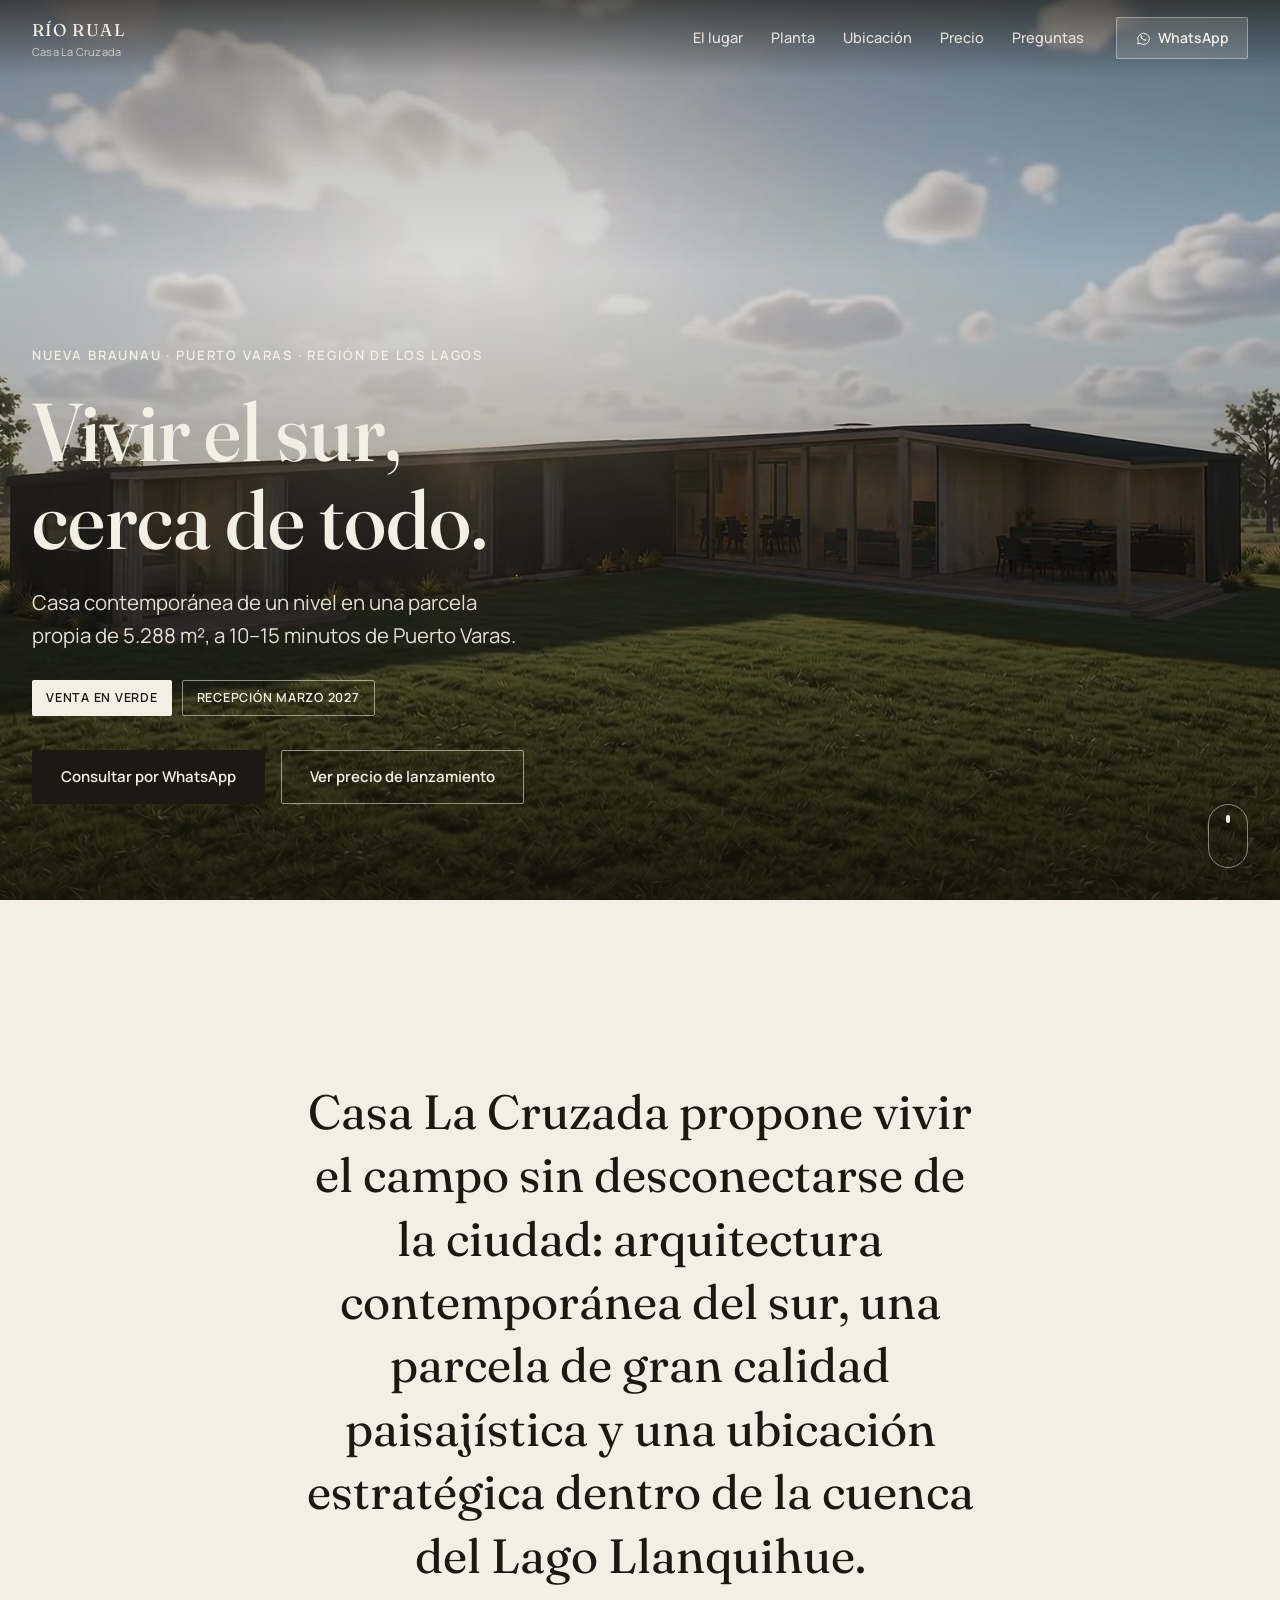
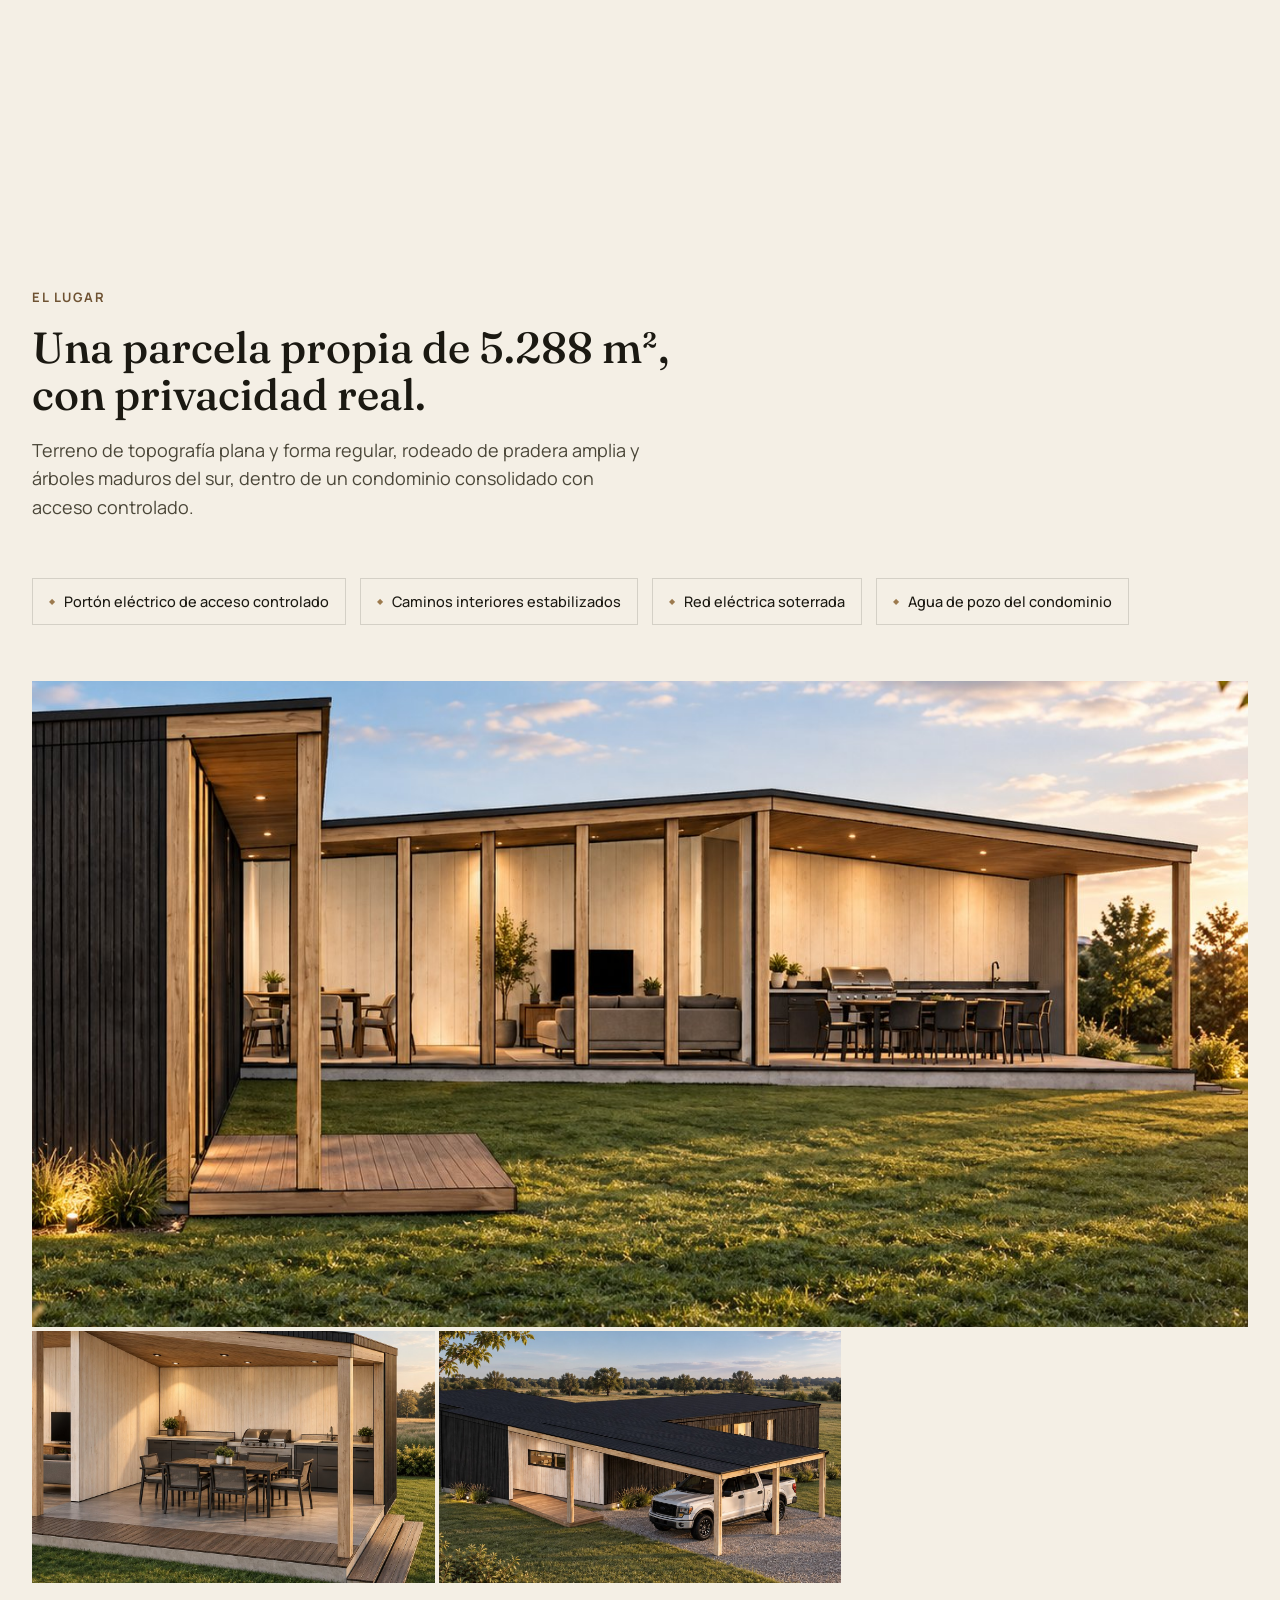
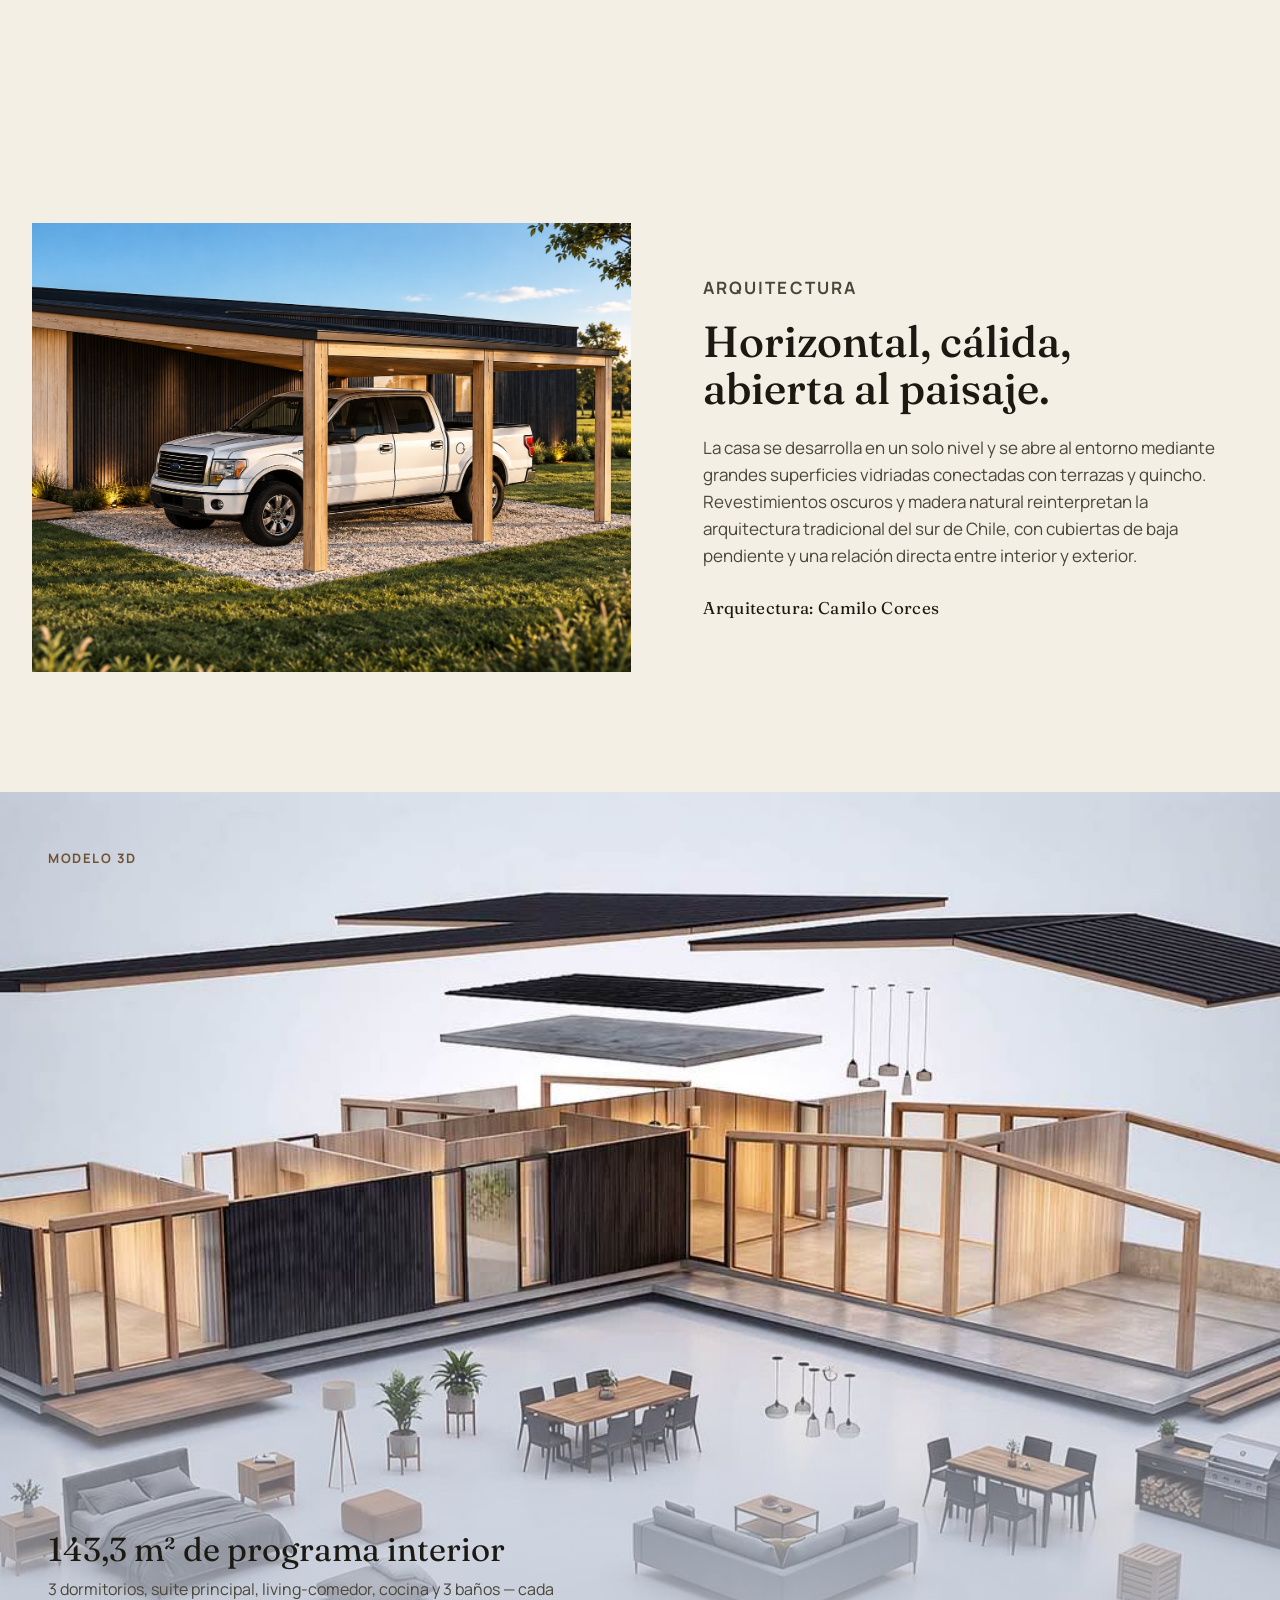
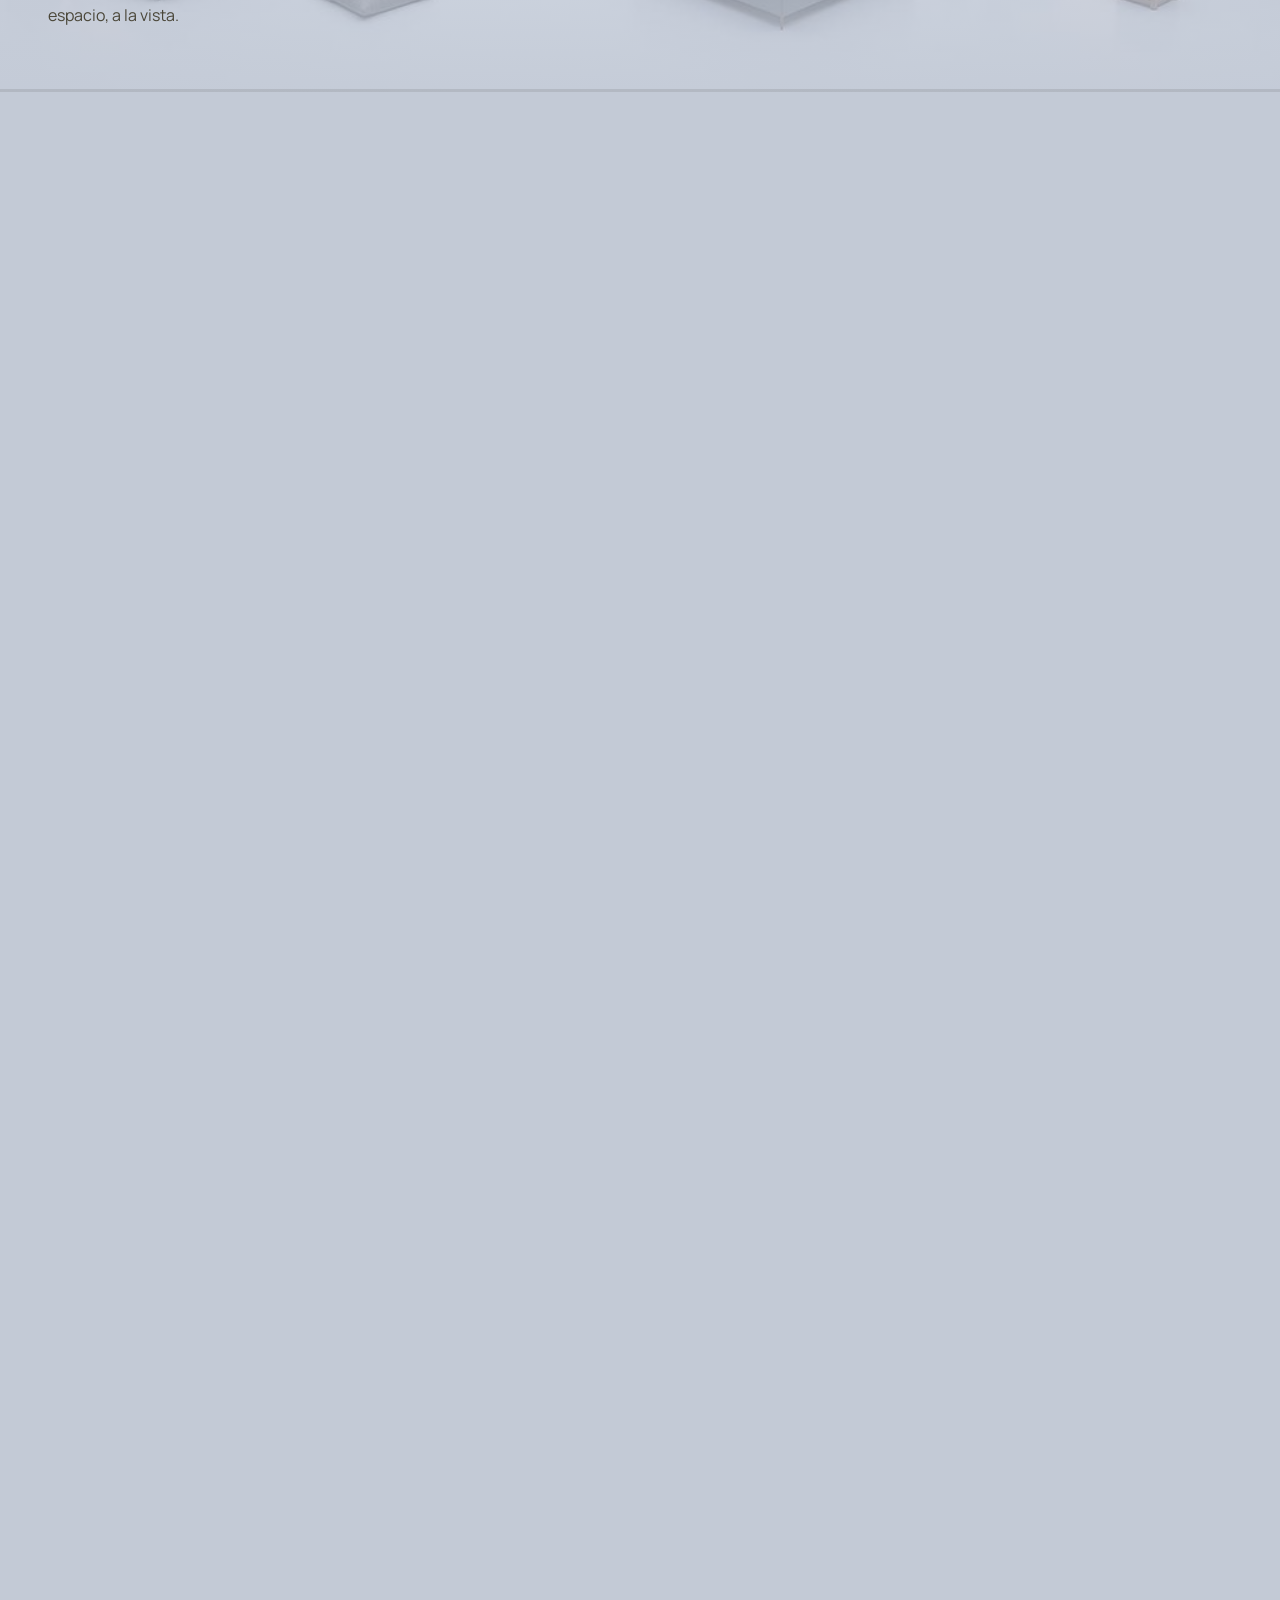
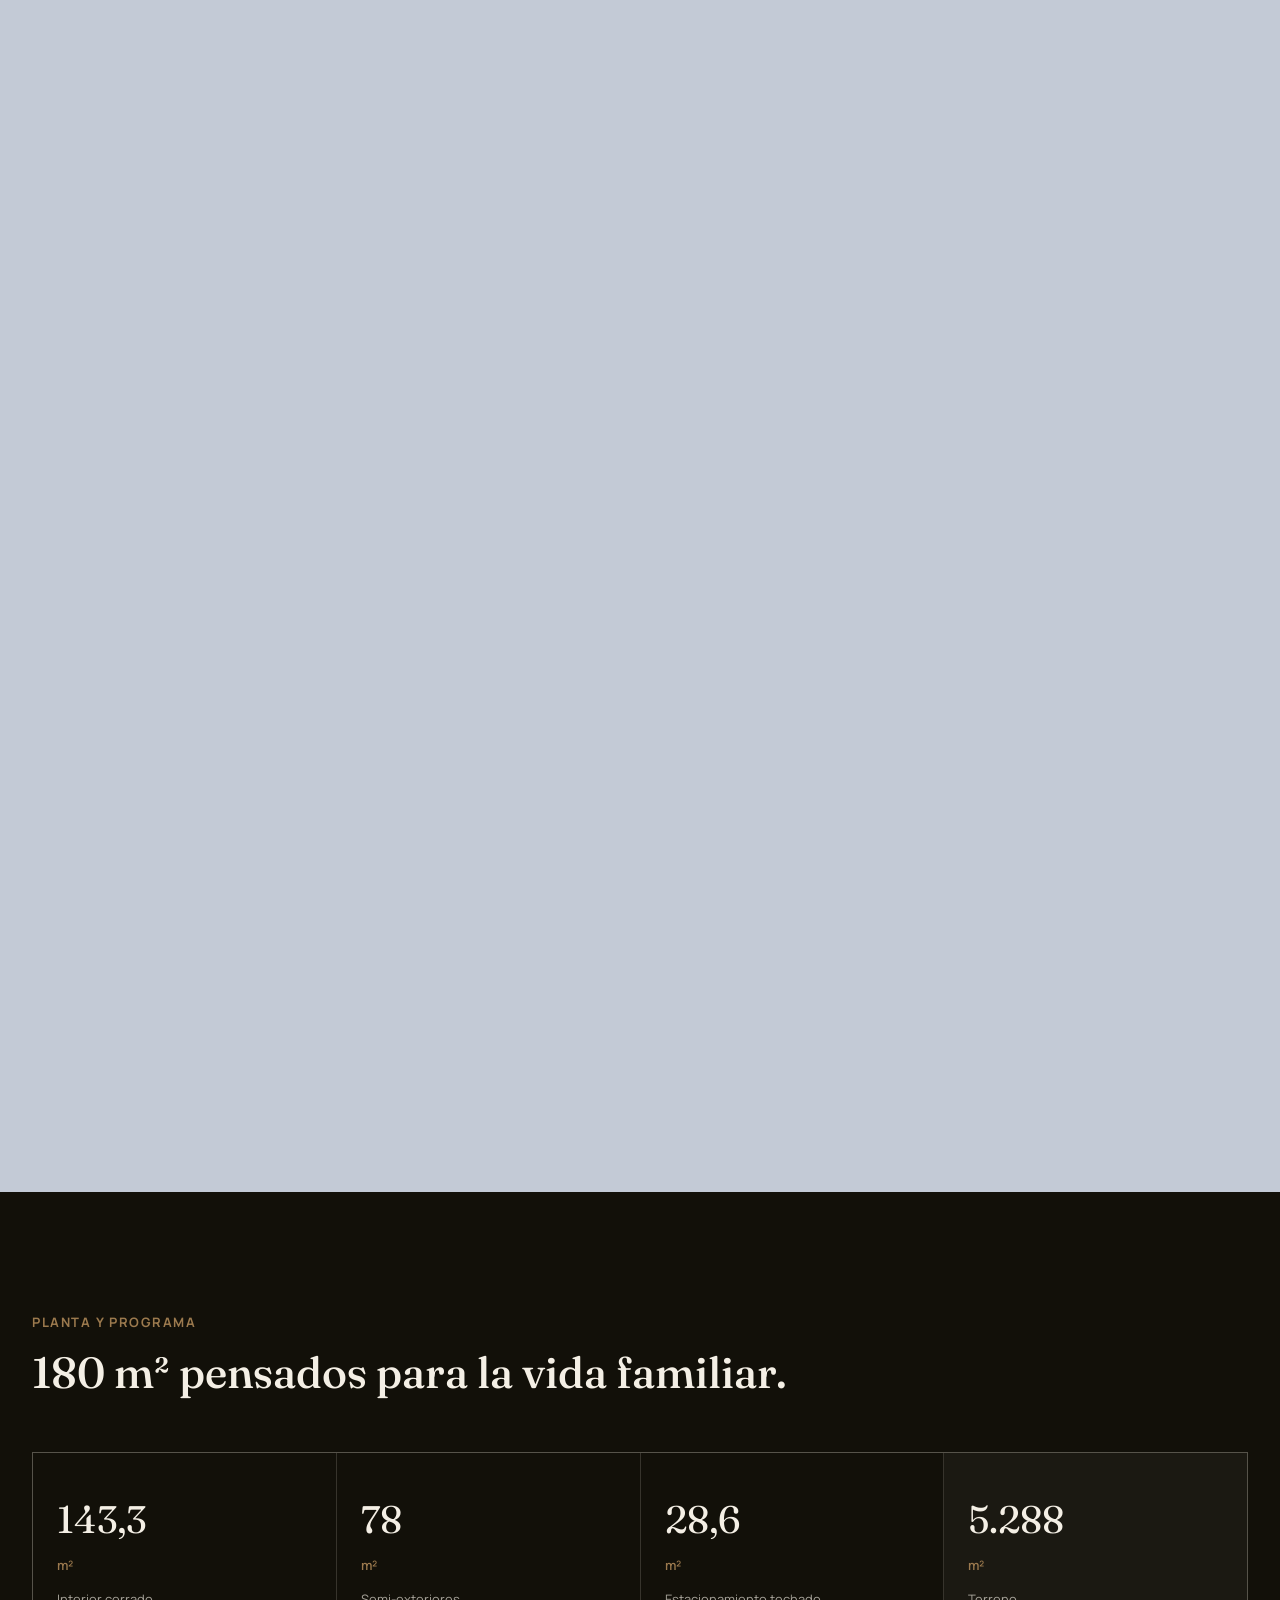
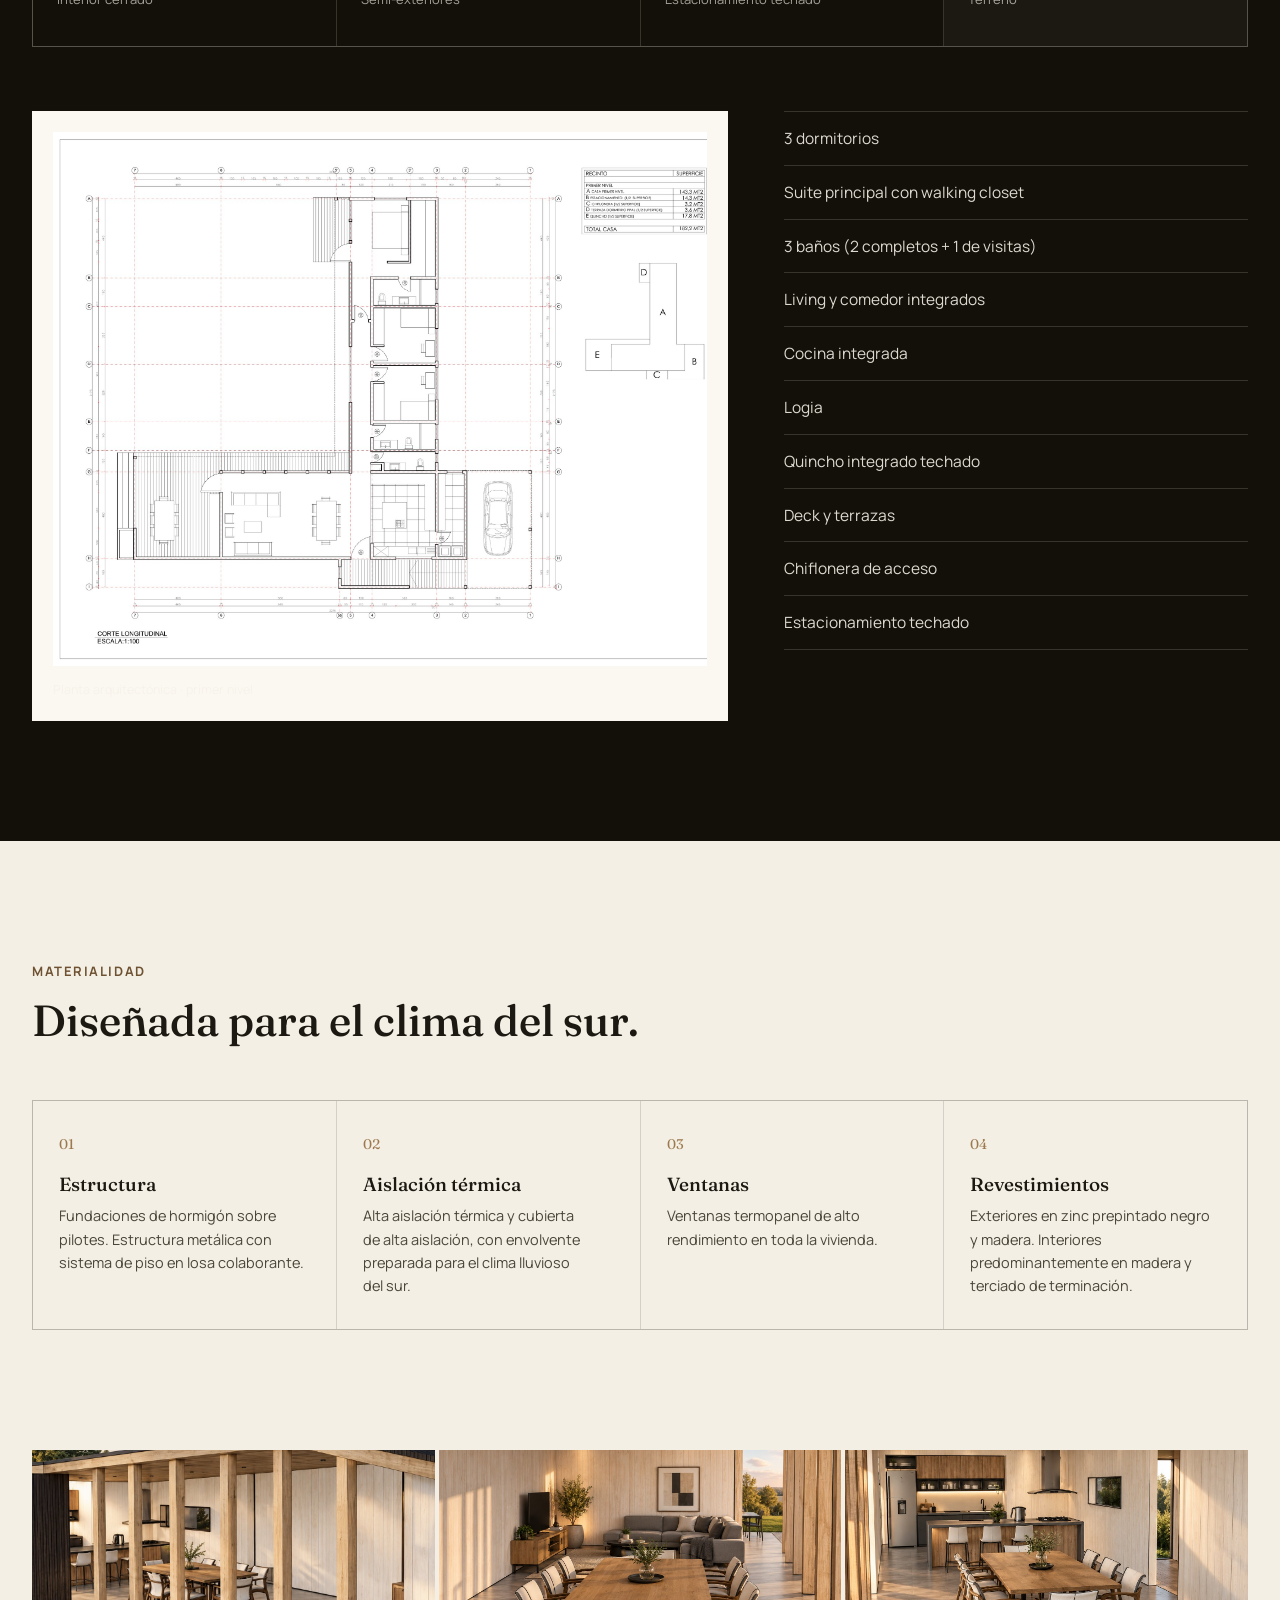
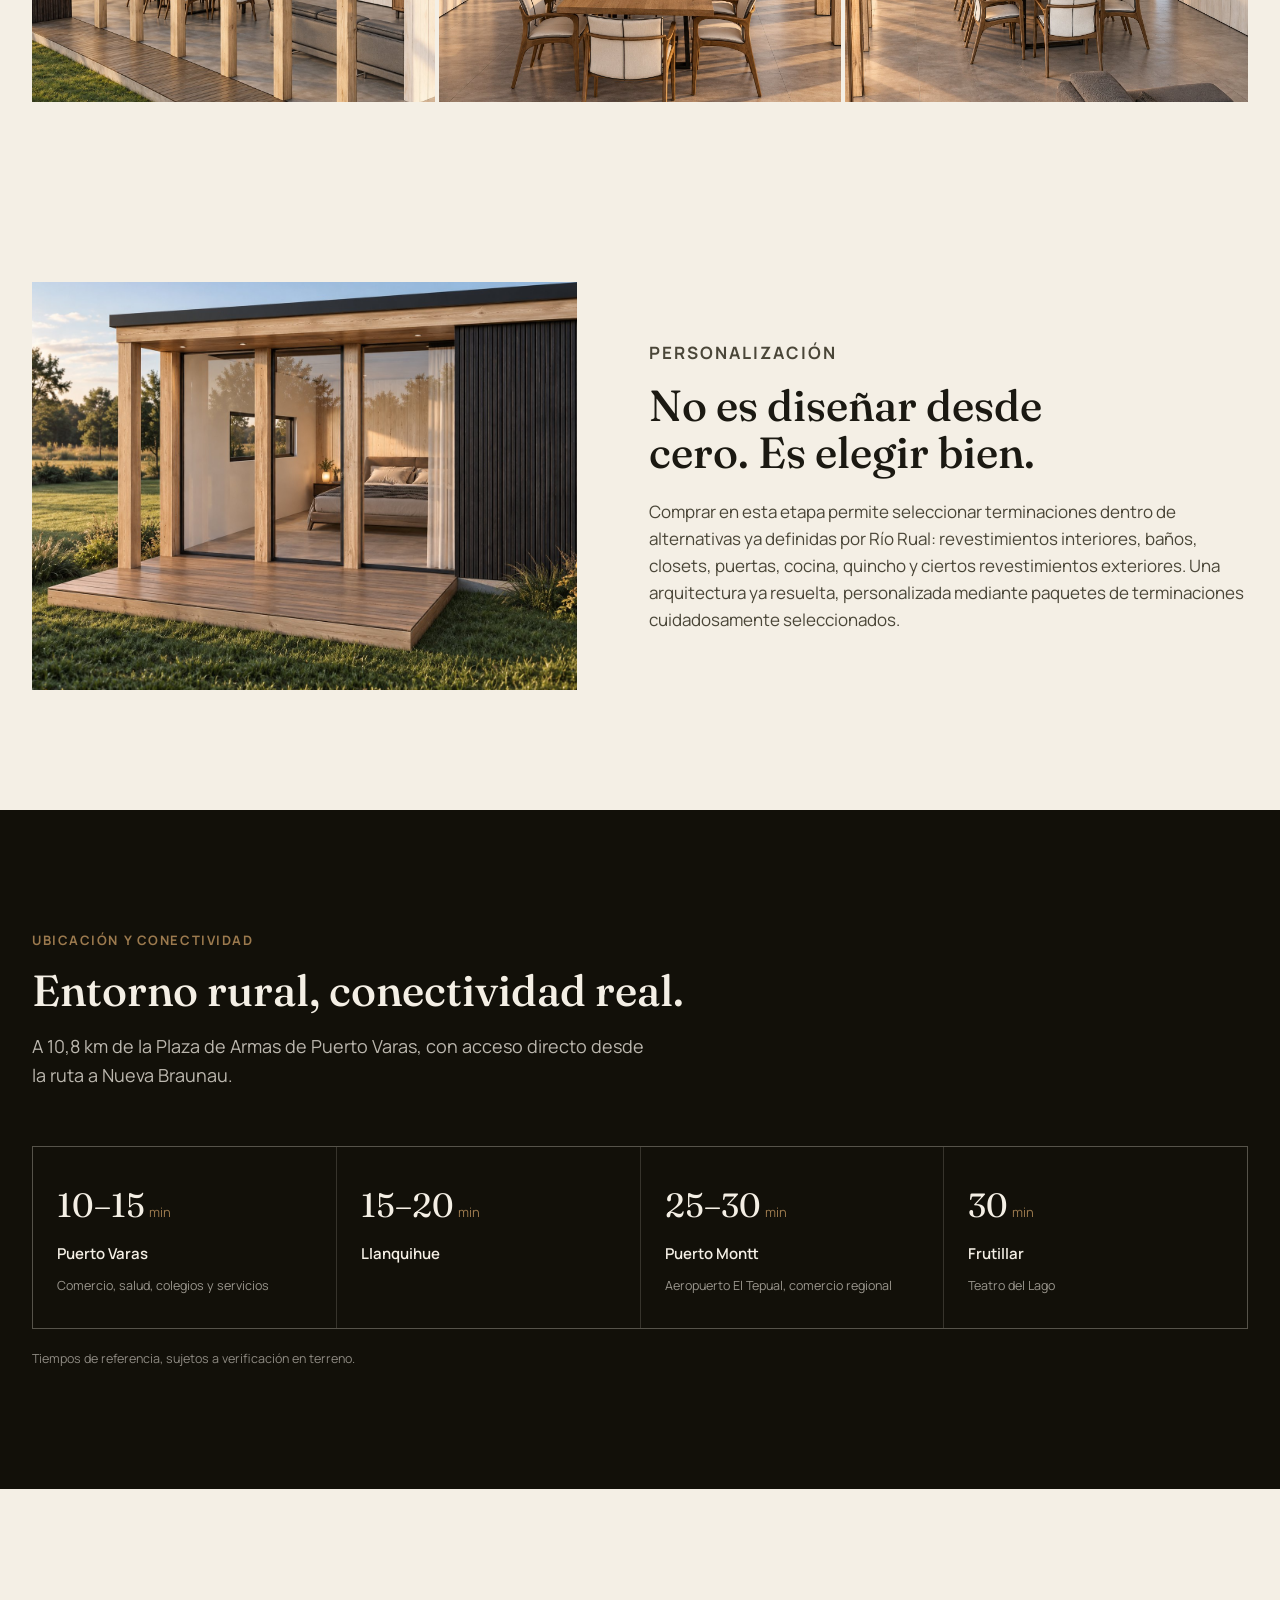
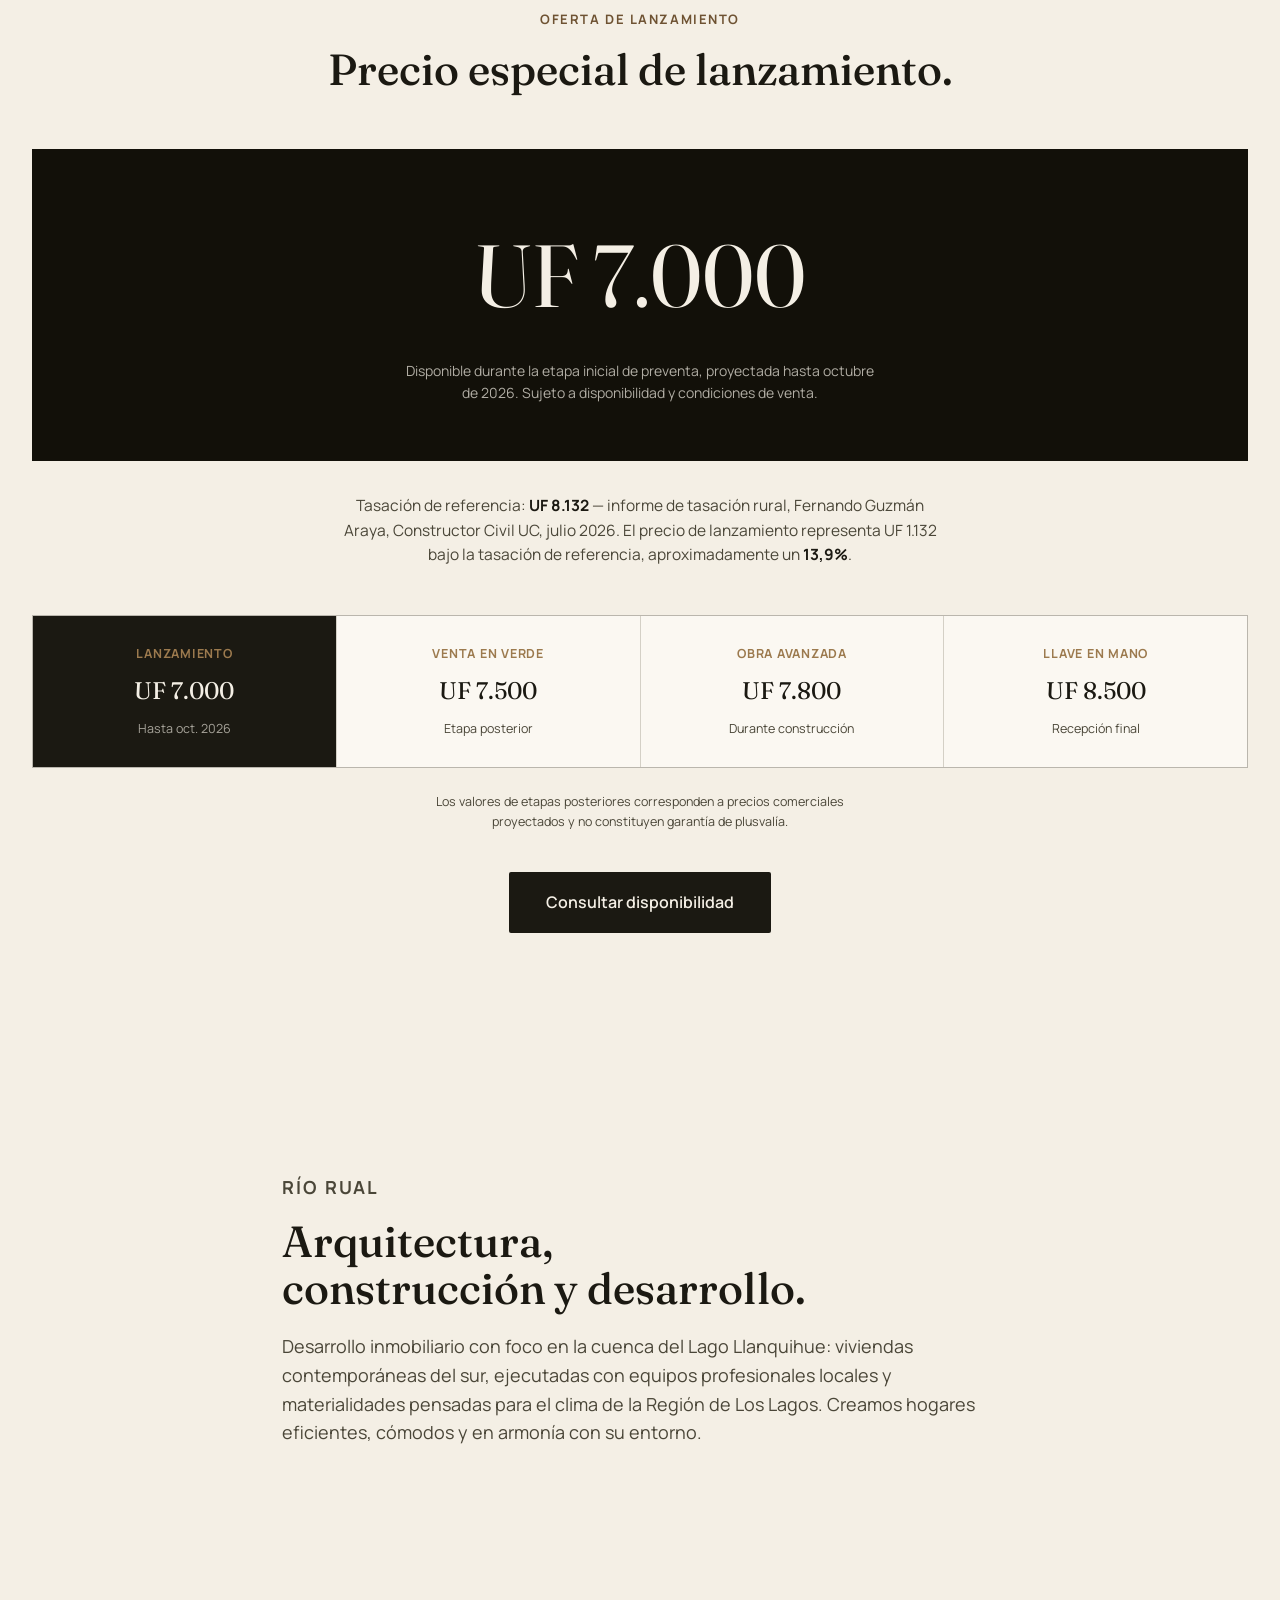
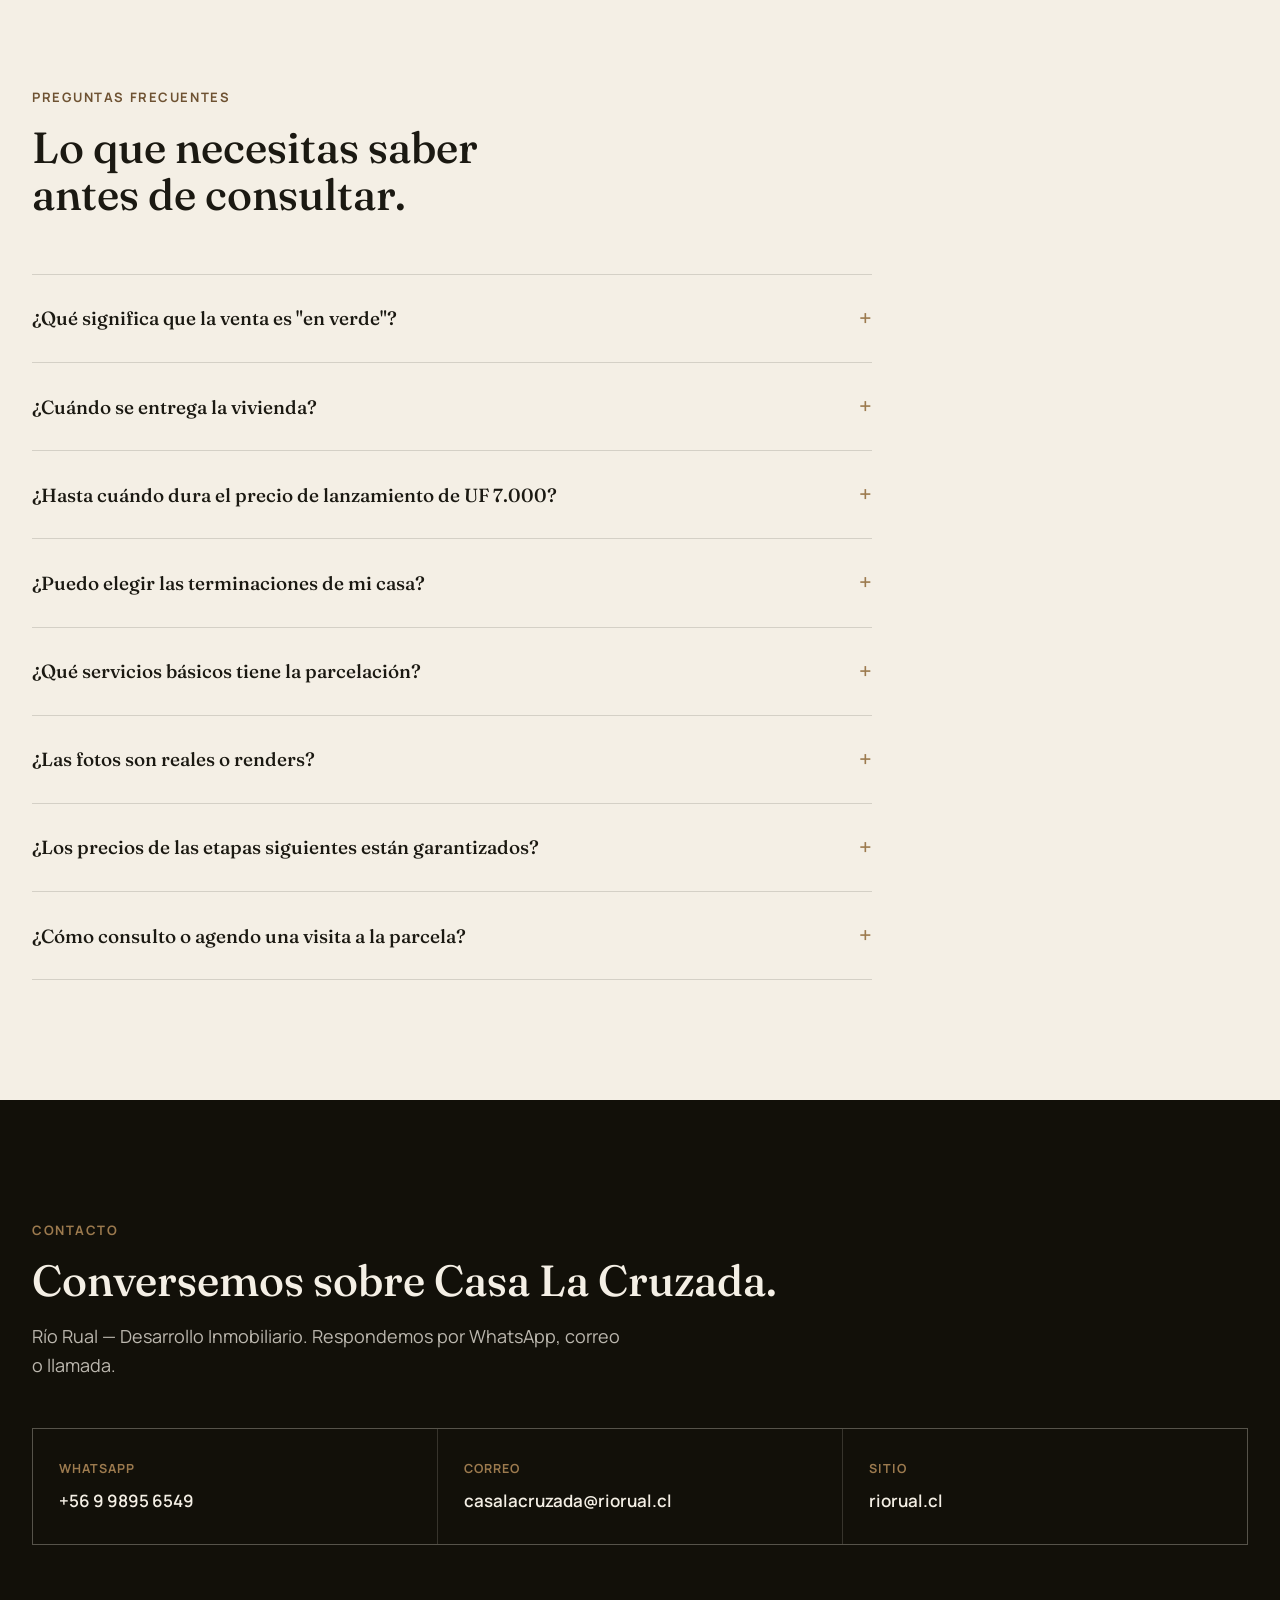
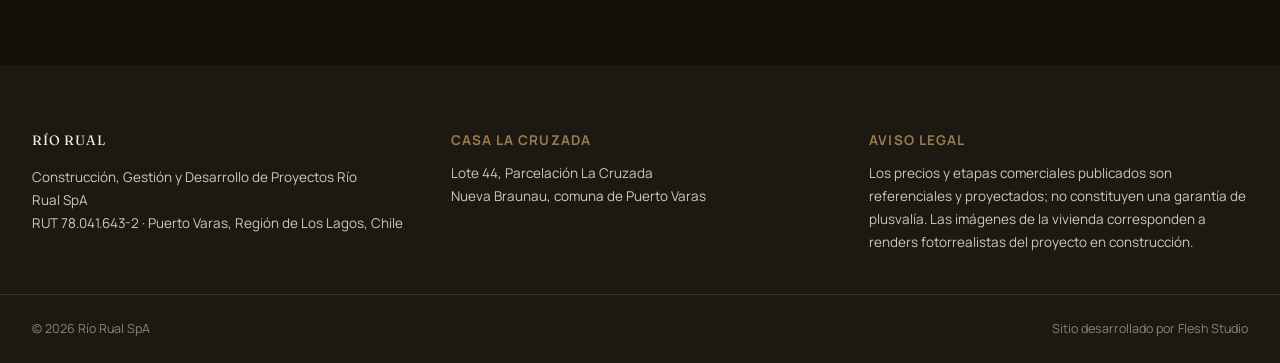
==== index.html @ 349c77ca "Add files via upload" ====
<!DOCTYPE html>
<html lang="es-CL">
<head>
<meta charset="UTF-8">
<meta name="viewport" content="width=device-width, initial-scale=1, viewport-fit=cover">
<title>Casa La Cruzada · Puerto Varas — Venta en verde | Río Rual</title>
<meta name="description" content="Casa contemporánea de un nivel en parcela propia de 5.288 m², Nueva Braunau, Puerto Varas. Venta en verde desde UF 7.000. Precio especial de lanzamiento hasta octubre de 2026.">
<link rel="canonical" href="https://flesh-studio.github.io/casa-la-cruzada/">

<!-- Open Graph -->
<meta property="og:type" content="website">
<meta property="og:title" content="Casa La Cruzada · Puerto Varas — Venta en verde">
<meta property="og:description" content="Casa contemporánea de un nivel en parcela propia de 5.288 m², a 10–15 min de Puerto Varas. Lanzamiento desde UF 7.000.">
<meta property="og:image" content="https://flesh-studio.github.io/casa-la-cruzada/assets/img/hero.jpg">
<meta property="og:url" content="https://flesh-studio.github.io/casa-la-cruzada/">
<meta property="og:locale" content="es_CL">
<meta name="twitter:card" content="summary_large_image">
<meta name="twitter:title" content="Casa La Cruzada · Puerto Varas — Venta en verde">
<meta name="twitter:description" content="Casa contemporánea de un nivel en parcela propia de 5.288 m², a 10–15 min de Puerto Varas. Lanzamiento desde UF 7.000.">
<meta name="twitter:image" content="https://flesh-studio.github.io/casa-la-cruzada/assets/img/hero.jpg">

<link rel="icon" href="assets/img/favicon.svg" type="image/svg+xml">
<link rel="preconnect" href="https://fonts.googleapis.com">
<link rel="preconnect" href="https://fonts.gstatic.com" crossorigin>
<link href="https://fonts.googleapis.com/css2?family=Fraunces:opsz,wght@9..144,300;9..144,400;9..144,500;9..144,600&family=Manrope:wght@400;500;600;700&display=swap" rel="stylesheet">
<link rel="stylesheet" href="css/styles.css">

<script type="application/ld+json">
{
  "@context": "https://schema.org",
  "@type": "RealEstateListing",
  "name": "Casa La Cruzada",
  "description": "Casa contemporánea de un nivel en parcela propia de 5.288 m², Parcelación La Cruzada, Nueva Braunau, comuna de Puerto Varas.",
  "url": "https://flesh-studio.github.io/casa-la-cruzada/",
  "image": "https://flesh-studio.github.io/casa-la-cruzada/assets/img/hero.jpg",
  "address": {
    "@type": "PostalAddress",
    "addressLocality": "Nueva Braunau, Puerto Varas",
    "addressRegion": "Los Lagos",
    "addressCountry": "CL"
  },
  "offers": {
    "@type": "Offer",
    "priceCurrency": "CLF",
    "price": "7000",
    "availability": "https://schema.org/InStock"
  }
}
</script>
</head>
<body>

<a class="skip-link" href="#main">Saltar al contenido</a>

<header class="nav" id="nav">
  <div class="nav__inner">
    <a href="#top" class="nav__brand">
      <span class="nav__brand-line1">RÍO RUAL</span>
      <span class="nav__brand-line2">Casa La Cruzada</span>
    </a>
    <nav class="nav__links" aria-label="Navegación principal">
      <a href="#lugar">El lugar</a>
      <a href="#planta">Planta</a>
      <a href="#ubicacion">Ubicación</a>
      <a href="#precio">Precio</a>
      <a href="#faq">Preguntas</a>
    </nav>
    <a class="nav__cta" href="https://wa.me/56998956549?text=Hola%2C%20quiero%20m%C3%A1s%20informaci%C3%B3n%20sobre%20Casa%20La%20Cruzada" target="_blank" rel="noopener">
      <svg width="16" height="16" viewBox="0 0 24 24" fill="none" aria-hidden="true"><path d="M17.6 6.3A8.7 8.7 0 0 0 5 17.4L4 21l3.7-1a8.7 8.7 0 0 0 13.9-6.9 8.7 8.7 0 0 0-4-6.8Z" stroke="currentColor" stroke-width="1.5"/><path d="M9 8.6c.2-.4.4-.4.6-.4h.5c.2 0 .4 0 .5.4l.6 1.6c.1.2 0 .4-.1.5l-.5.6c-.1.2-.1.3 0 .5.3.6 1.5 2 2.7 2.4.2.1.3.1.5 0l.6-.6c.1-.2.3-.2.5-.1l1.5.7c.2.1.3.3.3.5v.5c0 .5-.5 1-1 1-2.6 0-6.6-2.6-7.5-6-.1-.6.1-1.4.3-1.6Z" fill="currentColor"/></svg>
      WhatsApp
    </a>
    <button class="nav__toggle" id="navToggle" aria-label="Abrir menú" aria-expanded="false" aria-controls="mobileMenu">
      <span></span><span></span>
    </button>
  </div>

  <div class="mobile-menu" id="mobileMenu">
    <nav class="mobile-menu__links" aria-label="Navegación móvil">
      <a href="#lugar">El lugar</a>
      <a href="#planta">Planta</a>
      <a href="#ubicacion">Ubicación</a>
      <a href="#precio">Precio</a>
      <a href="#faq">Preguntas</a>
      <a href="#contacto">Contacto</a>
    </nav>
    <a class="mobile-menu__cta" href="https://wa.me/56998956549?text=Hola%2C%20quiero%20m%C3%A1s%20informaci%C3%B3n%20sobre%20Casa%20La%20Cruzada" target="_blank" rel="noopener">Consultar por WhatsApp</a>
  </div>
</header>

<main id="main">

  <!-- HERO -->
  <section class="hero" id="top">
    <div class="hero__media">
      <video class="hero__video" id="heroVideo" autoplay muted loop playsinline preload="auto" poster="assets/img/hero-poster.jpg" aria-hidden="true">
        <source media="(max-width: 720px)" src="assets/video/hero-sm.webm" type="video/webm">
        <source media="(max-width: 720px)" src="assets/video/hero-sm.mp4" type="video/mp4">
        <source src="assets/video/hero.webm" type="video/webm">
        <source src="assets/video/hero.mp4" type="video/mp4">
        <img src="assets/img/hero.jpg" alt="Casa La Cruzada al atardecer, vista aérea integrada al paisaje de Nueva Braunau, Puerto Varas" width="1870" height="841" fetchpriority="high">
      </video>
    </div>
    <div class="hero__scrim"></div>
    <div class="hero__content">
      <p class="eyebrow reveal-up">Nueva Braunau · Puerto Varas · Región de Los Lagos</p>
      <h1 class="hero__title reveal-up" data-delay="1">Vivir el sur,<br>cerca de todo.</h1>
      <p class="hero__subtitle reveal-up" data-delay="2">Casa contemporánea de un nivel en una parcela propia de 5.288&nbsp;m², a 10–15 minutos de Puerto Varas.</p>
      <div class="hero__badges reveal-up" data-delay="3">
        <span class="badge">Venta en verde</span>
        <span class="badge badge--outline">Recepción marzo 2027</span>
      </div>
      <div class="hero__actions reveal-up" data-delay="4">
        <a class="btn btn--primary" href="https://wa.me/56998956549?text=Hola%2C%20quiero%20m%C3%A1s%20informaci%C3%B3n%20sobre%20Casa%20La%20Cruzada" target="_blank" rel="noopener">Consultar por WhatsApp</a>
        <a class="btn btn--ghost" href="#precio">Ver precio de lanzamiento</a>
      </div>
    </div>
    <a href="#concepto" class="hero__scroll" aria-label="Bajar a la siguiente sección">
      <span></span>
    </a>
  </section>

  <!-- TAGLINE REVEAL -->
  <section class="tagline" id="concepto">
    <p class="tagline__text" data-word-reveal>Casa La Cruzada propone vivir el campo sin desconectarse de la ciudad: arquitectura contemporánea del sur, una parcela de gran calidad paisajística y una ubicación estratégica dentro de la cuenca del Lago Llanquihue.</p>
  </section>

  <!-- EL LUGAR -->
  <section class="section" id="lugar">
    <div class="section__head">
      <p class="kicker reveal-up">El lugar</p>
      <h2 class="reveal-up" data-delay="1">Una parcela propia de 5.288&nbsp;m²,<br>con privacidad real.</h2>
      <p class="section__lede reveal-up" data-delay="2">Terreno de topografía plana y forma regular, rodeado de pradera amplia y árboles maduros del sur, dentro de un condominio consolidado con acceso controlado.</p>
    </div>

    <div class="fact-strip reveal-up">
      <div class="fact"><span class="fact__icon" aria-hidden="true">◆</span>Portón eléctrico de acceso controlado</div>
      <div class="fact"><span class="fact__icon" aria-hidden="true">◆</span>Caminos interiores estabilizados</div>
      <div class="fact"><span class="fact__icon" aria-hidden="true">◆</span>Red eléctrica soterrada</div>
      <div class="fact"><span class="fact__icon" aria-hidden="true">◆</span>Agua de pozo del condominio</div>
    </div>

    <div class="gallery">
      <figure class="gallery__item gallery__item--wide reveal-up">
        <img src="assets/img/gal-atardecer.jpg" loading="lazy" alt="Vista general de Casa La Cruzada al atardecer, integrada al paisaje de la parcela" width="1386" height="1135">
        <figcaption>Render fotorrealista · fiel a planos y modelo del proyecto</figcaption>
      </figure>
      <figure class="gallery__item reveal-up">
        <img src="assets/img/gal-terraza.jpg" loading="lazy" alt="Quincho y deck integrados, con parrilla y mesa exterior hacia la pradera" width="1268" height="1240">
        <figcaption>Quincho y deck integrados</figcaption>
      </figure>
      <figure class="gallery__item reveal-up">
        <img src="assets/img/gal-ingreso.jpg" loading="lazy" alt="Vista diurna del carport y acceso de Casa La Cruzada" width="1557" height="1010">
        <figcaption>Carport y acceso, vista diurna</figcaption>
      </figure>
    </div>
  </section>

  <!-- ARQUITECTURA -->
  <section class="section section--split">
    <div class="split__media reveal-up">
      <img src="assets/img/gal-carport.jpg" loading="lazy" alt="Carport y pérgola de madera de Casa La Cruzada al atardecer" width="1426" height="1103">
    </div>
    <div class="split__text">
      <p class="kicker reveal-up">Arquitectura</p>
      <h2 class="reveal-up" data-delay="1">Horizontal, cálida, abierta al paisaje.</h2>
      <p class="reveal-up" data-delay="2">La casa se desarrolla en un solo nivel y se abre al entorno mediante grandes superficies vidriadas conectadas con terrazas y quincho. Revestimientos oscuros y madera natural reinterpretan la arquitectura tradicional del sur de Chile, con cubiertas de baja pendiente y una relación directa entre interior y exterior.</p>
      <p class="architect-credit reveal-up" data-delay="3">Arquitectura: Camilo Corces</p>
    </div>
  </section>

  <!-- MODELO 3D — DESPIECE CONSTRUCTIVO (scroll-scrubbing) -->
  <section class="explode" id="despiece" aria-label="Recorrido 3D: del despiece constructivo a la casa terminada, capa por capa">
    <div class="explode__sticky">
      <canvas class="explode__canvas" id="explodeCanvas" width="1280" height="720" aria-hidden="true"></canvas>

      <div class="explode__loader" id="explodeLoader">
        <span class="explode__spinner" aria-hidden="true"></span>
        <span>Cargando modelo 3D…</span>
      </div>

      <div class="explode__scrim" aria-hidden="true"></div>

      <p class="explode__eyebrow">Modelo 3D</p>

      <div class="explode__caption is-active" data-stage="0">
        <h3>143,3&nbsp;m² de programa interior</h3>
        <p>3 dormitorios, suite principal, living-comedor, cocina y 3 baños — cada espacio, a la vista.</p>
      </div>
      <div class="explode__caption" data-stage="1">
        <h3>Muros, ventanas y cerramientos</h3>
        <p>Cada elemento constructivo se despliega de forma independiente, fiel al modelo del proyecto.</p>
      </div>
      <div class="explode__caption" data-stage="2">
        <h3>Cubierta y estructura, en capas</h3>
        <p>El techo desciende y se ensambla nivel por nivel, hasta cerrar cada plano de la cubierta.</p>
      </div>
      <div class="explode__caption" data-stage="3">
        <h3>Así es Casa La Cruzada, terminada.</h3>
      </div>

      <div class="explode__progress" aria-hidden="true"><span class="explode__progress-bar" id="explodeProgressBar"></span></div>
    </div>
  </section>

  <!-- PLANTA Y PROGRAMA -->
  <section class="section section--dark" id="planta">
    <div class="section__head">
      <p class="kicker reveal-up">Planta y programa</p>
      <h2 class="reveal-up" data-delay="1">180&nbsp;m² pensados para la vida familiar.</h2>
    </div>

    <div class="stats reveal-up">
      <div class="stat">
        <span class="stat__num">143,3</span>
        <span class="stat__unit">m²</span>
        <span class="stat__label">Interior cerrado</span>
      </div>
      <div class="stat">
        <span class="stat__num">78</span>
        <span class="stat__unit">m²</span>
        <span class="stat__label">Semi-exteriores</span>
      </div>
      <div class="stat">
        <span class="stat__num">28,6</span>
        <span class="stat__unit">m²</span>
        <span class="stat__label">Estacionamiento techado</span>
      </div>
      <div class="stat stat--accent">
        <span class="stat__num">5.288</span>
        <span class="stat__unit">m²</span>
        <span class="stat__label">Terreno</span>
      </div>
    </div>

    <div class="plan-grid">
      <figure class="plan-grid__image reveal-up">
        <img src="assets/img/floor-plan.jpg" loading="lazy" alt="Planta arquitectónica de Casa La Cruzada, primer nivel" width="2200" height="1798">
        <figcaption>Planta arquitectónica · primer nivel</figcaption>
      </figure>
      <ul class="programa reveal-up">
        <li>3 dormitorios</li>
        <li>Suite principal con walking closet</li>
        <li>3 baños (2 completos + 1 de visitas)</li>
        <li>Living y comedor integrados</li>
        <li>Cocina integrada</li>
        <li>Logia</li>
        <li>Quincho integrado techado</li>
        <li>Deck y terrazas</li>
        <li>Chiflonera de acceso</li>
        <li>Estacionamiento techado</li>
      </ul>
    </div>
  </section>

  <!-- DISEÑADA PARA EL SUR -->
  <section class="section">
    <div class="section__head">
      <p class="kicker reveal-up">Materialidad</p>
      <h2 class="reveal-up" data-delay="1">Diseñada para el clima del sur.</h2>
    </div>
    <div class="cards">
      <div class="card reveal-up">
        <span class="card__num">01</span>
        <h3>Estructura</h3>
        <p>Fundaciones de hormigón sobre pilotes. Estructura metálica con sistema de piso en losa colaborante.</p>
      </div>
      <div class="card reveal-up">
        <span class="card__num">02</span>
        <h3>Aislación térmica</h3>
        <p>Alta aislación térmica y cubierta de alta aislación, con envolvente preparada para el clima lluvioso del sur.</p>
      </div>
      <div class="card reveal-up">
        <span class="card__num">03</span>
        <h3>Ventanas</h3>
        <p>Ventanas termopanel de alto rendimiento en toda la vivienda.</p>
      </div>
      <div class="card reveal-up">
        <span class="card__num">04</span>
        <h3>Revestimientos</h3>
        <p>Exteriores en zinc prepintado negro y madera. Interiores predominantemente en madera y terciado de terminación.</p>
      </div>
    </div>
  </section>

  <!-- INTERIOR STRIP -->
  <section class="section section--tight">
    <div class="gallery">
      <figure class="gallery__item reveal-up">
        <img src="assets/img/gal-corredor.jpg" loading="lazy" alt="Terraza cubierta de Casa La Cruzada, conectando living, comedor y cocina" width="1268" height="1240">
        <figcaption>Terraza cubierta, living y cocina integrados</figcaption>
      </figure>
      <figure class="gallery__item reveal-up">
        <img src="assets/img/gal-living.jpg" loading="lazy" alt="Espacio interior de Casa La Cruzada con cielo de madera y luz natural" width="1458" height="1079">
        <figcaption>Living, render referencial</figcaption>
      </figure>
      <figure class="gallery__item reveal-up">
        <img src="assets/img/gal-cocina.jpg" loading="lazy" alt="Cocina integrada de Casa La Cruzada con isla y comedor" width="1431" height="1099">
        <figcaption>Cocina integrada</figcaption>
      </figure>
    </div>
  </section>

  <!-- PERSONALIZACIÓN -->
  <section class="section section--split section--reverse">
    <div class="split__text">
      <p class="kicker reveal-up">Personalización</p>
      <h2 class="reveal-up" data-delay="1">No es diseñar desde cero. Es elegir bien.</h2>
      <p class="reveal-up" data-delay="2">Comprar en esta etapa permite seleccionar terminaciones dentro de alternativas ya definidas por Río Rual: revestimientos interiores, baños, closets, puertas, cocina, quincho y ciertos revestimientos exteriores. Una arquitectura ya resuelta, personalizada mediante paquetes de terminaciones cuidadosamente seleccionados.</p>
    </div>
    <div class="split__media reveal-up">
      <img src="assets/img/gal-dormitorio.jpg" loading="lazy" alt="Dormitorio con ventanales de piso a techo y acceso directo al deck" width="1409" height="1116">
    </div>
  </section>

  <!-- UBICACIÓN -->
  <section class="section section--dark" id="ubicacion">
    <div class="section__head">
      <p class="kicker reveal-up">Ubicación y conectividad</p>
      <h2 class="reveal-up" data-delay="1">Entorno rural, conectividad real.</h2>
      <p class="section__lede reveal-up" data-delay="2">A 10,8&nbsp;km de la Plaza de Armas de Puerto Varas, con acceso directo desde la ruta a Nueva Braunau.</p>
    </div>
    <div class="distances reveal-up">
      <div class="distance">
        <span class="distance__time">10–15<small>min</small></span>
        <span class="distance__place">Puerto Varas</span>
        <span class="distance__note">Comercio, salud, colegios y servicios</span>
      </div>
      <div class="distance">
        <span class="distance__time">15–20<small>min</small></span>
        <span class="distance__place">Llanquihue</span>
        <span class="distance__note">&nbsp;</span>
      </div>
      <div class="distance">
        <span class="distance__time">25–30<small>min</small></span>
        <span class="distance__place">Puerto Montt</span>
        <span class="distance__note">Aeropuerto El Tepual, comercio regional</span>
      </div>
      <div class="distance">
        <span class="distance__time">30<small>min</small></span>
        <span class="distance__place">Frutillar</span>
        <span class="distance__note">Teatro del Lago</span>
      </div>
    </div>
    <p class="fineprint reveal-up">Tiempos de referencia, sujetos a verificación en terreno.</p>
  </section>

  <!-- PRECIO -->
  <section class="section section--price" id="precio">
    <div class="section__head">
      <p class="kicker reveal-up">Oferta de lanzamiento</p>
      <h2 class="reveal-up" data-delay="1">Precio especial de lanzamiento.</h2>
    </div>

    <div class="price-hero reveal-up">
      <span class="price-hero__value">UF 7.000</span>
      <span class="price-hero__note">Disponible durante la etapa inicial de preventa, proyectada hasta octubre de 2026. Sujeto a disponibilidad y condiciones de venta.</span>
    </div>

    <p class="price-compare reveal-up">Tasación de referencia: <strong>UF 8.132</strong> — informe de tasación rural, Fernando Guzmán Araya, Constructor Civil UC, julio 2026. El precio de lanzamiento representa UF 1.132 bajo la tasación de referencia, aproximadamente un <strong>13,9%</strong>.</p>

    <div class="stages reveal-up">
      <div class="stage stage--active">
        <span class="stage__label">Lanzamiento</span>
        <span class="stage__value">UF 7.000</span>
        <span class="stage__when">Hasta oct. 2026</span>
      </div>
      <div class="stage">
        <span class="stage__label">Venta en verde</span>
        <span class="stage__value">UF 7.500</span>
        <span class="stage__when">Etapa posterior</span>
      </div>
      <div class="stage">
        <span class="stage__label">Obra avanzada</span>
        <span class="stage__value">UF 7.800</span>
        <span class="stage__when">Durante construcción</span>
      </div>
      <div class="stage">
        <span class="stage__label">Llave en mano</span>
        <span class="stage__value">UF 8.500</span>
        <span class="stage__when">Recepción final</span>
      </div>
    </div>

    <p class="fineprint reveal-up">Los valores de etapas posteriores corresponden a precios comerciales proyectados y no constituyen garantía de plusvalía.</p>

    <a class="btn btn--primary btn--lg reveal-up" href="https://wa.me/56998956549?text=Hola%2C%20quiero%20consultar%20por%20el%20precio%20de%20lanzamiento%20de%20Casa%20La%20Cruzada" target="_blank" rel="noopener">Consultar disponibilidad</a>
  </section>

  <!-- RÍO RUAL -->
  <section class="section section--narrow">
    <p class="kicker reveal-up">Río Rual</p>
    <h2 class="reveal-up" data-delay="1">Arquitectura, construcción y desarrollo.</h2>
    <p class="reveal-up" data-delay="2">Desarrollo inmobiliario con foco en la cuenca del Lago Llanquihue: viviendas contemporáneas del sur, ejecutadas con equipos profesionales locales y materialidades pensadas para el clima de la Región de Los Lagos. Creamos hogares eficientes, cómodos y en armonía con su entorno.</p>
  </section>

  <!-- FAQ -->
  <section class="section" id="faq">
    <div class="section__head">
      <p class="kicker reveal-up">Preguntas frecuentes</p>
      <h2 class="reveal-up" data-delay="1">Lo que necesitas saber antes de consultar.</h2>
    </div>
    <div class="faq-list reveal-up">

      <details class="faq-item">
        <summary>¿Qué significa que la venta es "en verde"?</summary>
        <div class="faq-item__body"><p>La casa está actualmente en construcción, con obra iniciada en julio de 2026. La compra se realiza sobre planos y renders del proyecto, antes de su recepción final.</p></div>
      </details>

      <details class="faq-item">
        <summary>¿Cuándo se entrega la vivienda?</summary>
        <div class="faq-item__body"><p>La recepción está proyectada para marzo de 2027.</p></div>
      </details>

      <details class="faq-item">
        <summary>¿Hasta cuándo dura el precio de lanzamiento de UF 7.000?</summary>
        <div class="faq-item__body"><p>Está disponible durante la etapa inicial de preventa, proyectada hasta octubre de 2026, sujeto a disponibilidad y condiciones de venta.</p></div>
      </details>

      <details class="faq-item">
        <summary>¿Puedo elegir las terminaciones de mi casa?</summary>
        <div class="faq-item__body"><p>Sí. Comprar en esta etapa permite personalizar revestimientos interiores, baños, closets, puertas, cocina, quincho y ciertos revestimientos exteriores, dentro de alternativas previamente definidas por Río Rual.</p></div>
      </details>

      <details class="faq-item">
        <summary>¿Qué servicios básicos tiene la parcelación?</summary>
        <div class="faq-item__body"><p>El condominio cuenta con acceso controlado mediante portón eléctrico, caminos interiores estabilizados, red eléctrica soterrada y abastecimiento de agua por pozo propio del condominio.</p></div>
      </details>

      <details class="faq-item">
        <summary>¿Las fotos son reales o renders?</summary>
        <div class="faq-item__body"><p>Las imágenes de la vivienda son renders fotorrealistas, fieles a los planos y al modelo 3D del proyecto. Una vez recibida la obra, en marzo de 2027, se realizará una sesión fotográfica y un recorrido virtual 360° de la vivienda terminada.</p></div>
      </details>

      <details class="faq-item">
        <summary>¿Los precios de las etapas siguientes están garantizados?</summary>
        <div class="faq-item__body"><p>No. Los valores de venta en verde posterior, obra avanzada y llave en mano corresponden a precios comerciales proyectados por etapa, no a una garantía de plusvalía.</p></div>
      </details>

      <details class="faq-item">
        <summary>¿Cómo consulto o agendo una visita a la parcela?</summary>
        <div class="faq-item__body"><p>Escríbenos por WhatsApp al +56 9 9895 6549 o al correo casalacruzada@riorual.cl y coordinamos una visita al terreno.</p></div>
      </details>

    </div>
  </section>

  <!-- CONTACTO -->
  <section class="section section--dark section--contact" id="contacto">
    <p class="kicker reveal-up">Contacto</p>
    <h2 class="reveal-up" data-delay="1">Conversemos sobre Casa La Cruzada.</h2>
    <p class="section__lede reveal-up" data-delay="2">Río Rual — Desarrollo Inmobiliario. Respondemos por WhatsApp, correo o llamada.</p>

    <div class="contact-grid reveal-up">
      <a class="contact-card" href="https://wa.me/56998956549?text=Hola%2C%20quiero%20m%C3%A1s%20informaci%C3%B3n%20sobre%20Casa%20La%20Cruzada" target="_blank" rel="noopener">
        <span class="contact-card__label">WhatsApp</span>
        <span class="contact-card__value">+56 9 9895 6549</span>
      </a>
      <a class="contact-card" href="mailto:casalacruzada@riorual.cl">
        <span class="contact-card__label">Correo</span>
        <span class="contact-card__value">casalacruzada@riorual.cl</span>
      </a>
      <a class="contact-card" href="https://riorual.cl" target="_blank" rel="noopener">
        <span class="contact-card__label">Sitio</span>
        <span class="contact-card__value">riorual.cl</span>
      </a>
    </div>
  </section>

</main>

<footer class="footer">
  <div class="footer__inner">
    <div class="footer__col">
      <p class="footer__brand">RÍO RUAL</p>
      <p>Construcción, Gestión y Desarrollo de Proyectos Río Rual SpA<br>RUT 78.041.643-2 · Puerto Varas, Región de Los Lagos, Chile</p>
    </div>
    <div class="footer__col">
      <p class="footer__label">Casa La Cruzada</p>
      <p>Lote 44, Parcelación La Cruzada<br>Nueva Braunau, comuna de Puerto Varas</p>
    </div>
    <div class="footer__col">
      <p class="footer__label">Aviso legal</p>
      <p>Los precios y etapas comerciales publicados son referenciales y proyectados; no constituyen una garantía de plusvalía. Las imágenes de la vivienda corresponden a renders fotorrealistas del proyecto en construcción.</p>
    </div>
  </div>
  <div class="footer__bottom">
    <span>© 2026 Río Rual SpA</span>
    <span>Sitio desarrollado por Flesh Studio</span>
  </div>
</footer>

<script src="js/main.js"></script>
<script src="js/explode.js" defer></script>
</body>
</html>
---- css/styles.css ----
/* ============================================
   CASA LA CRUZADA — Río Rual
   Sistema editorial: madera, negro, crema, verde
   ============================================ */

:root{
  --cream:      #F4EFE5;
  --cream-alt:  #ECE4D3;
  --paper:      #FBF8F2;
  --ink:        #1B1912;
  --ink-soft:   #4A4638;
  --black:      #121009;
  --wood:       #9C7A4E;
  --wood-dark:  #6E5232;
  --sage:       #5C6A4C;
  --line:       rgba(27,25,18,.14);
  --line-dark:  rgba(244,239,229,.16);

  --serif: "Fraunces", "Iowan Old Style", Georgia, serif;
  --sans:  "Manrope", -apple-system, "Segoe UI", sans-serif;

  --ease: cubic-bezier(.22,.68,0,1);
  --nav-h: 76px;
}

*,*::before,*::after{ box-sizing:border-box; }
html{ scroll-behavior:smooth; }
@media (prefers-reduced-motion: reduce){
  html{ scroll-behavior:auto; }
  *,*::before,*::after{ animation-duration:.001ms !important; transition-duration:.001ms !important; }
}

body{
  margin:0;
  background:var(--cream);
  color:var(--ink);
  font-family:var(--sans);
  font-size:17px;
  line-height:1.6;
  -webkit-font-smoothing:antialiased;
  text-rendering:optimizeLegibility;
}

img{ max-width:100%; height:auto; display:block; }
a{ color:inherit; }

h1,h2,h3{
  font-family:var(--serif);
  font-weight:500;
  line-height:1.08;
  margin:0;
  text-wrap:balance;
}
p{ margin:0; text-wrap:pretty; }

.skip-link{
  position:absolute; left:-999px; top:0; z-index:200;
  background:var(--ink); color:var(--cream); padding:12px 20px;
}
.skip-link:focus{ left:12px; top:12px; }

/* ---------- Buttons ---------- */
.btn{
  display:inline-flex; align-items:center; justify-content:center; gap:8px;
  font-family:var(--sans); font-weight:600; font-size:15px;
  padding:14px 28px;
  border-radius:2px;
  text-decoration:none;
  border:1px solid transparent;
  transition:transform .5s var(--ease), background-color .5s var(--ease), color .5s var(--ease), border-color .5s var(--ease);
  cursor:pointer;
}
.btn--primary{ background:var(--ink); color:var(--cream); }
.btn--primary:hover{ background:var(--wood-dark); transform:translateY(-2px); }
.btn--primary:active{ transform:translateY(0) scale(.98); }
.btn--ghost{ background:transparent; color:var(--ink); border-color:var(--ink); }
.btn--ghost:hover{ background:var(--ink); color:var(--cream); }
.btn--lg{ padding:17px 36px; font-size:16px; }
.btn:focus-visible{ outline:2px solid var(--wood); outline-offset:3px; }

.badge{
  display:inline-flex; align-items:center;
  font-size:12.5px; font-weight:600; letter-spacing:.06em; text-transform:uppercase;
  padding:7px 14px; border-radius:2px;
  background:var(--cream); color:var(--ink);
}
.badge--outline{ background:transparent; border:1px solid rgba(244,239,229,.55); color:var(--cream); }

/* ---------- Nav ---------- */
.nav{
  position:fixed; top:0; left:0; right:0; z-index:100;
  height:var(--nav-h);
  background:linear-gradient(to bottom, rgba(18,16,9,.55), rgba(18,16,9,0));
  transition:background-color .4s var(--ease), box-shadow .4s var(--ease);
}
.nav.is-scrolled{
  background:rgba(244,239,229,.92);
  backdrop-filter:blur(10px);
  box-shadow:0 1px 0 var(--line);
}
.nav.is-scrolled .nav__brand,
.nav.is-scrolled .nav__links a{ color:var(--ink); }
.nav.is-scrolled .nav__cta{ background:var(--ink); color:var(--cream); }

.nav__inner{
  max-width:1320px; margin:0 auto; height:100%;
  padding:0 32px;
  display:flex; align-items:center; gap:32px;
}
.nav__brand{
  display:flex; flex-direction:column; text-decoration:none; color:var(--cream);
  margin-right:auto;
  transition:color .4s var(--ease);
}
.nav__brand-line1{ font-family:var(--serif); font-size:17px; letter-spacing:.08em; }
.nav__brand-line2{ font-size:11px; letter-spacing:.02em; opacity:.75; }

.nav__links{ display:flex; gap:28px; }
.nav__links a{
  color:var(--cream); text-decoration:none; font-size:14.5px; font-weight:500;
  transition:color .4s var(--ease), opacity .3s;
  opacity:.9;
}
.nav__links a:hover{ opacity:1; color:var(--wood); }

.nav__cta{
  display:flex; align-items:center; gap:7px;
  background:rgba(244,239,229,.14); color:var(--cream);
  border:1px solid rgba(244,239,229,.4);
  padding:9px 18px; border-radius:2px;
  text-decoration:none; font-size:14px; font-weight:600;
  transition:all .4s var(--ease);
}
.nav__cta:hover{ background:var(--wood); border-color:var(--wood); }

.nav__toggle{
  display:none;
  position:relative; width:40px; height:40px; flex-shrink:0;
  background:transparent; border:1px solid rgba(244,239,229,.4); border-radius:2px;
  cursor:pointer; padding:0;
}
.nav.is-scrolled .nav__toggle{ border-color:var(--line); }
.nav__toggle span{
  position:absolute; left:10px; width:20px; height:1.5px; background:var(--cream);
  transition:transform .45s var(--ease), opacity .3s var(--ease), background-color .4s var(--ease);
}
.nav.is-scrolled .nav__toggle span{ background:var(--ink); }
.nav__toggle span:first-child{ top:16px; }
.nav__toggle span:last-child{ top:23px; }
.nav__toggle.is-open span:first-child{ transform:translateY(3.5px) rotate(45deg); }
.nav__toggle.is-open span:last-child{ transform:translateY(-3.5px) rotate(-45deg); }

.mobile-menu{
  position:fixed; inset:0; z-index:99;
  background:rgba(18,16,9,.97);
  backdrop-filter:blur(20px);
  display:flex; flex-direction:column; justify-content:center; gap:48px;
  padding:32px;
  opacity:0; visibility:hidden; transform:translateY(-8px);
  transition:opacity .5s var(--ease), transform .5s var(--ease), visibility 0s linear .5s;
}
.mobile-menu.is-open{
  opacity:1; visibility:visible; transform:translateY(0);
  transition:opacity .5s var(--ease), transform .5s var(--ease), visibility 0s;
}
.mobile-menu__links{ display:flex; flex-direction:column; gap:6px; }
.mobile-menu__links a{
  color:var(--cream); text-decoration:none; font-family:var(--serif);
  font-size:2rem; padding:12px 0; border-bottom:1px solid rgba(244,239,229,.12);
  opacity:0; transform:translateY(16px);
  transition:opacity .5s var(--ease), transform .5s var(--ease);
}
.mobile-menu.is-open .mobile-menu__links a{ opacity:1; transform:translateY(0); }
.mobile-menu.is-open .mobile-menu__links a:nth-child(1){ transition-delay:.06s; }
.mobile-menu.is-open .mobile-menu__links a:nth-child(2){ transition-delay:.11s; }
.mobile-menu.is-open .mobile-menu__links a:nth-child(3){ transition-delay:.16s; }
.mobile-menu.is-open .mobile-menu__links a:nth-child(4){ transition-delay:.21s; }
.mobile-menu.is-open .mobile-menu__links a:nth-child(5){ transition-delay:.26s; }
.mobile-menu.is-open .mobile-menu__links a:nth-child(6){ transition-delay:.31s; }
.mobile-menu__cta{
  display:inline-flex; justify-content:center;
  background:var(--cream); color:var(--ink); text-decoration:none;
  font-weight:600; padding:16px; border-radius:2px;
}
body.menu-open{ overflow:hidden; }

@media (max-width: 860px){
  .nav__links{ display:none; }
  .nav__toggle{ display:block; }
  .nav__cta{ display:none; }
  .nav__inner{ padding:0 20px; }
}
@media (min-width: 861px){
  .mobile-menu{ display:none; }
}

/* ---------- Hero ---------- */
.hero{
  position:relative; min-height:100svh;
  display:flex; align-items:flex-end;
  overflow:hidden;
  background:var(--black);
}
.hero__media{ position:absolute; inset:0; background:var(--black); }
.hero__media img,
.hero__media video{ width:100%; height:100%; object-fit:cover; }
.hero__scrim{
  position:absolute; inset:0;
  background:linear-gradient(to top, rgba(18,16,9,.82) 0%, rgba(18,16,9,.32) 45%, rgba(18,16,9,.15) 70%, rgba(18,16,9,.35) 100%);
}
.hero__content{
  position:relative; z-index:2; color:var(--cream);
  max-width:1320px; margin:0 auto; width:100%;
  padding:0 32px 96px;
}
.eyebrow{
  font-size:13px; letter-spacing:.14em; text-transform:uppercase; font-weight:600;
  color:var(--cream); opacity:.85; margin-bottom:22px;
}
.hero__title{
  font-size:clamp(2.6rem, 6.4vw, 5.4rem);
  max-width:14ch;
  margin-bottom:22px;
}
.hero__subtitle{
  font-size:clamp(1.05rem, 1.6vw, 1.3rem);
  max-width:42ch;
  font-weight:400;
  color:rgba(244,239,229,.92);
  margin-bottom:28px;
}
.hero__badges{ display:flex; gap:10px; flex-wrap:wrap; margin-bottom:34px; }
.hero__actions{ display:flex; gap:16px; flex-wrap:wrap; }
.hero__actions .btn--ghost{ color:var(--cream); border-color:rgba(244,239,229,.55); }
.hero__actions .btn--ghost:hover{ background:var(--cream); color:var(--ink); border-color:var(--cream); }

.hero__scroll{
  position:absolute; bottom:32px; right:32px; z-index:2;
  width:40px; height:64px; border:1px solid rgba(244,239,229,.5);
  border-radius:20px;
}
.hero__scroll span{
  position:absolute; top:10px; left:50%; width:4px; height:8px;
  background:var(--cream); border-radius:2px; transform:translateX(-50%);
  animation:scrollDot 1.8s var(--ease) infinite;
}
@keyframes scrollDot{
  0%{ transform:translate(-50%,0); opacity:1; }
  70%{ opacity:0; }
  100%{ transform:translate(-50%,20px); opacity:0; }
}
@media (max-width: 620px){
  .hero__content{ padding:0 20px 64px; }
  .hero__scroll{ display:none; }
}

/* ---------- Tagline reveal ---------- */
.tagline{
  padding:min(18vw,180px) 32px;
  max-width:1000px; margin:0 auto;
}
.tagline__text{
  font-family:var(--serif); font-weight:400;
  font-size:clamp(1.7rem, 4vw, 3rem);
  line-height:1.32; text-align:center;
  max-width:22ch; margin:0 auto;
}
.tagline__text .word{
  color:rgba(27,25,18,.28);
  transition:color .7s var(--ease);
}
.tagline__text .word.is-active{ color:var(--ink); }

/* ---------- Section layout ---------- */
.section{
  padding:120px 32px;
  max-width:1320px; margin:0 auto;
}
.section--tight{ padding-top:0; padding-bottom:60px; }
.section--narrow{ max-width:780px; }
.section--dark{
  max-width:none; background:var(--black); color:var(--cream);
  padding-left:32px; padding-right:32px;
}
.section--dark .section__lede{ color:rgba(244,239,229,.75); }
.section--dark .kicker{ color:var(--wood); }

.section__head{ max-width:760px; margin-bottom:56px; }
.kicker{
  font-size:13px; font-weight:700; letter-spacing:.12em; text-transform:uppercase;
  color:var(--wood-dark); margin-bottom:16px; display:block;
}
.section h2{ font-size:clamp(1.9rem, 3.4vw, 2.9rem); margin-bottom:18px; }
.section--narrow h2{ margin-bottom:20px; }
.section__lede{ font-size:18px; color:var(--ink-soft); max-width:56ch; }
.section--narrow p{ font-size:18px; color:var(--ink-soft); }

@media (max-width: 720px){
  .section{ padding:80px 20px; }
  .section--dark{ padding-left:20px; padding-right:20px; }
}

/* ---------- Fact strip ---------- */
.fact-strip{
  display:flex; flex-wrap:wrap; gap:14px;
  margin-bottom:56px;
}
.fact{
  display:flex; align-items:center; gap:9px;
  font-size:14.5px; font-weight:500;
  border:1px solid var(--line); padding:11px 16px;
}
.fact__icon{ color:var(--wood); font-size:8px; }

/* ---------- Gallery ---------- */
.gallery{
  display:grid; grid-template-columns:repeat(3,1fr); gap:4px;
}
.gallery--pair{ grid-template-columns:repeat(2,1fr); }
.gallery__item{ margin:0; position:relative; overflow:hidden; background:var(--ink); }
.gallery__item--wide{ grid-column:span 3; }
.gallery--pair .gallery__item{ grid-column:span 1; }
.gallery__item img{
  width:100%; height:100%; object-fit:cover; aspect-ratio:16/10;
  transition:transform 1.1s var(--ease);
}
.gallery__item:hover img{ transform:scale(1.045); }
.gallery__item--wide img{ aspect-ratio:16/8.5; }
.gallery__item figcaption{
  position:absolute; left:0; right:0; bottom:0;
  padding:14px 18px;
  font-size:12.5px; letter-spacing:.03em;
  color:var(--cream);
  background:linear-gradient(to top, rgba(18,16,9,.75), rgba(18,16,9,0));
  opacity:0; transform:translateY(6px);
  transition:opacity .4s var(--ease), transform .4s var(--ease);
}
.gallery__item:hover figcaption{ opacity:1; transform:translateY(0); }

@media (max-width: 780px){
  .gallery{ grid-template-columns:1fr; }
  .gallery--pair{ grid-template-columns:1fr; }
  .gallery__item--wide{ grid-column:span 1; }
  .gallery__item figcaption{ opacity:1; transform:none; position:static; background:none; color:var(--ink-soft); padding:8px 2px 0; }
}

/* ---------- Split sections ---------- */
.section--split{
  display:grid; grid-template-columns:1.1fr 1fr; gap:72px; align-items:center;
}
.section--reverse{ direction:rtl; }
.section--reverse > *{ direction:ltr; }
.split__media img{ width:100%; aspect-ratio:4/3; object-fit:cover; }
.split__text h2{ margin-bottom:22px; }
.split__text p{ color:var(--ink-soft); font-size:17px; }
.architect-credit{
  margin-top:24px; font-family:var(--serif); font-style:normal;
  font-size:15px; color:var(--ink) !important; letter-spacing:.02em;
}

@media (max-width: 900px){
  .section--split{ grid-template-columns:1fr; gap:36px; }
  .section--reverse{ direction:ltr; }
}

/* ---------- Stats ---------- */
.stats{
  display:grid; grid-template-columns:repeat(4,1fr); gap:1px;
  background:var(--line-dark);
  border:1px solid var(--line-dark);
  margin-bottom:64px;
}
.stat{
  background:var(--black); padding:36px 24px; text-align:left;
  display:flex; flex-direction:column; gap:4px;
}
.stat--accent{ background:#1B1912; }
.stat__num{ font-family:var(--serif); font-size:clamp(1.9rem,3vw,2.6rem); color:var(--cream); }
.stat__unit{ font-size:13px; color:var(--wood); font-weight:600; }
.stat__label{ font-size:13px; color:rgba(244,239,229,.65); margin-top:10px; }

@media (max-width: 720px){
  .stats{ grid-template-columns:repeat(2,1fr); }
}

.plan-grid{ display:grid; grid-template-columns:1.5fr 1fr; gap:56px; align-items:start; }
.plan-grid__image{ margin:0; background:var(--paper); padding:20px; border:1px solid var(--line-dark); }
.plan-grid__image figcaption{ font-size:12.5px; color:rgba(244,239,229,.6); margin-top:14px; }
.programa{ list-style:none; margin:0; padding:0; display:flex; flex-direction:column; }
.programa li{
  padding:14px 0; border-bottom:1px solid var(--line-dark);
  font-size:15.5px; color:rgba(244,239,229,.9);
}
.programa li:first-child{ border-top:1px solid var(--line-dark); }

@media (max-width: 900px){
  .plan-grid{ grid-template-columns:1fr; }
}

/* ---------- Cards ---------- */
.cards{ display:grid; grid-template-columns:repeat(4,1fr); gap:1px; background:var(--line); border:1px solid var(--line); }
.card{ background:var(--cream); padding:32px 26px; }
.card__num{ font-family:var(--serif); font-size:14px; color:var(--wood); display:block; margin-bottom:18px; }
.card h3{ font-size:19px; margin-bottom:10px; }
.card p{ font-size:14.5px; color:var(--ink-soft); }

@media (max-width: 900px){
  .cards{ grid-template-columns:repeat(2,1fr); }
}
@media (max-width: 560px){
  .cards{ grid-template-columns:1fr; }
}

/* ---------- Distances ---------- */
.distances{
  display:grid; grid-template-columns:repeat(4,1fr); gap:1px;
  background:var(--line-dark); border:1px solid var(--line-dark);
  margin-bottom:20px;
}
.distance{ background:var(--black); padding:32px 24px; display:flex; flex-direction:column; gap:10px; }
.distance__time{ font-family:var(--serif); font-size:2.1rem; color:var(--cream); }
.distance__time small{ font-family:var(--sans); font-size:13px; margin-left:4px; color:var(--wood); }
.distance__place{ font-size:15px; font-weight:600; color:var(--cream); }
.distance__note{ font-size:12.5px; color:rgba(244,239,229,.6); min-height:16px; }

@media (max-width: 720px){
  .distances{ grid-template-columns:repeat(2,1fr); }
}

.fineprint{ font-size:12.5px; color:var(--ink-soft); opacity:.75; max-width:60ch; }
.section--dark .fineprint{ color:rgba(244,239,229,.55); }

/* ---------- Price section ---------- */
.section--price{ text-align:center; }
.section--price .section__head{ margin-left:auto; margin-right:auto; text-align:center; }
.price-hero{
  display:flex; flex-direction:column; align-items:center; gap:14px;
  padding:56px 24px; background:var(--black); color:var(--cream);
  margin-bottom:32px;
}
.price-hero__value{ font-family:var(--serif); font-size:clamp(3rem,8vw,5.5rem); color:var(--cream); }
.price-hero__note{ font-size:14px; color:rgba(244,239,229,.7); max-width:52ch; }
.price-compare{ font-size:15.5px; color:var(--ink-soft); max-width:66ch; margin:0 auto 48px; display:block; }
.price-compare strong{ color:var(--ink); }

.stages{ display:grid; grid-template-columns:repeat(4,1fr); gap:1px; background:var(--line); border:1px solid var(--line); margin-bottom:24px; }
.stage{ background:var(--paper); padding:28px 20px; display:flex; flex-direction:column; gap:8px; }
.stage--active{ background:var(--ink); color:var(--cream); }
.stage__label{ font-size:12.5px; text-transform:uppercase; letter-spacing:.06em; font-weight:700; color:var(--wood); }
.stage--active .stage__label{ color:var(--wood); }
.stage__value{ font-family:var(--serif); font-size:1.5rem; }
.stage__when{ font-size:12.5px; color:var(--ink-soft); }
.stage--active .stage__when{ color:rgba(244,239,229,.65); }

.section--price .fineprint{ margin:0 auto 40px; }

@media (max-width: 720px){
  .stages{ grid-template-columns:repeat(2,1fr); }
}

/* ---------- FAQ ---------- */
.faq-list{ max-width:840px; }
.faq-item{
  border-bottom:1px solid var(--line);
  padding:26px 0;
}
.faq-item:first-child{ border-top:1px solid var(--line); }
.faq-item summary{
  cursor:pointer; list-style:none;
  display:flex; justify-content:space-between; align-items:center; gap:24px;
  font-family:var(--serif); font-size:19px; font-weight:500;
}
.faq-item summary::-webkit-details-marker{ display:none; }
.faq-item summary::after{
  content:"+"; font-family:var(--sans); font-size:22px; color:var(--wood);
  flex-shrink:0; transition:transform .4s var(--ease);
}
.faq-item[open] summary::after{ transform:rotate(45deg); }
.faq-item__body{ padding-top:14px; max-width:64ch; }
.faq-item__body p{ color:var(--ink-soft); font-size:15.5px; }

/* ---------- Contact ---------- */
.section--contact{ text-align:left; }
.contact-grid{ display:grid; grid-template-columns:repeat(3,1fr); gap:1px; background:var(--line-dark); border:1px solid var(--line-dark); margin-top:48px; }
.contact-card{
  background:var(--black); padding:30px 26px; text-decoration:none; color:var(--cream);
  display:flex; flex-direction:column; gap:8px;
  transition:background-color .4s var(--ease);
}
.contact-card:hover{ background:#1B1912; }
.contact-card__label{ font-size:12.5px; text-transform:uppercase; letter-spacing:.08em; color:var(--wood); font-weight:700; }
.contact-card__value{ font-size:17px; font-weight:600; }

@media (max-width: 720px){
  .contact-grid{ grid-template-columns:1fr; }
}

/* ---------- Modelo 3D / despiece constructivo (scroll-scrubbing) ---------- */
.explode{
  position:relative;
  height:400vh;
  background:#c3cad6;
}
.explode__sticky{
  position:sticky; top:0;
  height:100svh; width:100%;
  overflow:hidden;
  display:flex; align-items:center; justify-content:center;
}
.explode__canvas{
  display:block; width:100%; height:100%;
  opacity:0; transition:opacity .6s var(--ease);
}
.explode__canvas.is-ready{ opacity:1; }

.explode__loader{
  position:absolute; inset:0; z-index:3;
  display:flex; flex-direction:column; align-items:center; justify-content:center;
  gap:14px; color:var(--ink-soft); font-family:var(--sans); font-size:12.5px;
  letter-spacing:.1em; text-transform:uppercase;
  background:#c3cad6;
  transition:opacity .45s var(--ease), visibility .45s var(--ease);
}
.explode__loader.is-hidden{ opacity:0; visibility:hidden; pointer-events:none; }
.explode__spinner{
  width:26px; height:26px; border-radius:50%;
  border:2px solid rgba(27,25,18,.16); border-top-color:var(--wood-dark);
  animation:explode-spin .8s linear infinite;
}
@keyframes explode-spin{ to{ transform:rotate(360deg); } }

.explode__scrim{
  position:absolute; left:0; right:0; bottom:0; z-index:1;
  height:46%;
  background:linear-gradient(to top, rgba(195,202,214,.92) 0%, rgba(195,202,214,.55) 45%, rgba(195,202,214,0) 100%);
  pointer-events:none;
}
.explode__eyebrow{
  position:absolute; top:56px; left:48px; z-index:2;
  font-size:13px; font-weight:700; letter-spacing:.12em; text-transform:uppercase;
  color:var(--wood-dark); margin:0;
}
.explode__caption{
  position:absolute; left:48px; right:48px; bottom:64px; z-index:2;
  max-width:560px;
  opacity:0; transform:translateY(16px);
  transition:opacity .6s var(--ease), transform .6s var(--ease);
  pointer-events:none;
}
.explode__caption.is-active{ opacity:1; transform:translateY(0); }
.explode__caption h3{
  font-family:var(--serif); font-weight:400;
  font-size:clamp(1.5rem,2.6vw,2.2rem);
  color:var(--ink); margin:0 0 10px;
}
.explode__caption p{
  font-family:var(--sans); font-size:16px; line-height:1.6; color:var(--ink-soft); margin:0;
}

.explode__progress{
  position:absolute; left:0; right:0; bottom:0; z-index:2;
  height:3px; background:rgba(27,25,18,.1);
}
.explode__progress-bar{
  display:block; height:100%; width:0%;
  background:var(--wood-dark);
}

@media (max-width: 720px){
  .explode{ height:340vh; }
  .explode__eyebrow{ top:28px; left:20px; }
  .explode__caption{ left:20px; right:20px; bottom:36px; max-width:none; }
  .explode__caption h3{ font-size:1.5rem; }
}

/* ---------- Footer ---------- */
.footer{ background:var(--ink); color:rgba(244,239,229,.82); }
.footer__inner{
  max-width:1320px; margin:0 auto; padding:64px 32px 40px;
  display:grid; grid-template-columns:repeat(3,1fr); gap:40px;
}
.footer__brand{ font-family:var(--serif); font-size:18px; color:var(--cream); margin-bottom:14px; letter-spacing:.06em; }
.footer__label{ font-size:12.5px; text-transform:uppercase; letter-spacing:.08em; color:var(--wood); font-weight:700; margin-bottom:10px; }
.footer__col p{ font-size:13.5px; line-height:1.7; }
.footer__bottom{
  max-width:1320px; margin:0 auto; padding:24px 32px;
  border-top:1px solid rgba(244,239,229,.12);
  display:flex; justify-content:space-between; flex-wrap:wrap; gap:10px;
  font-size:12.5px; color:rgba(244,239,229,.5);
}

@media (max-width: 720px){
  .footer__inner{ grid-template-columns:1fr; padding:56px 20px 32px; gap:28px; }
  .footer__bottom{ padding:20px; }
}

/* ---------- Scroll reveal ---------- */
.reveal-up{
  opacity:0; transform:translateY(28px);
  filter:blur(6px);
  transition:opacity .9s var(--ease), transform .9s var(--ease), filter .9s var(--ease);
}
.reveal-up.is-visible{ opacity:1; transform:translateY(0); filter:blur(0); }
.reveal-up[data-delay="1"]{ transition-delay:.08s; }
.reveal-up[data-delay="2"]{ transition-delay:.16s; }
.reveal-up[data-delay="3"]{ transition-delay:.24s; }
.reveal-up[data-delay="4"]{ transition-delay:.32s; }
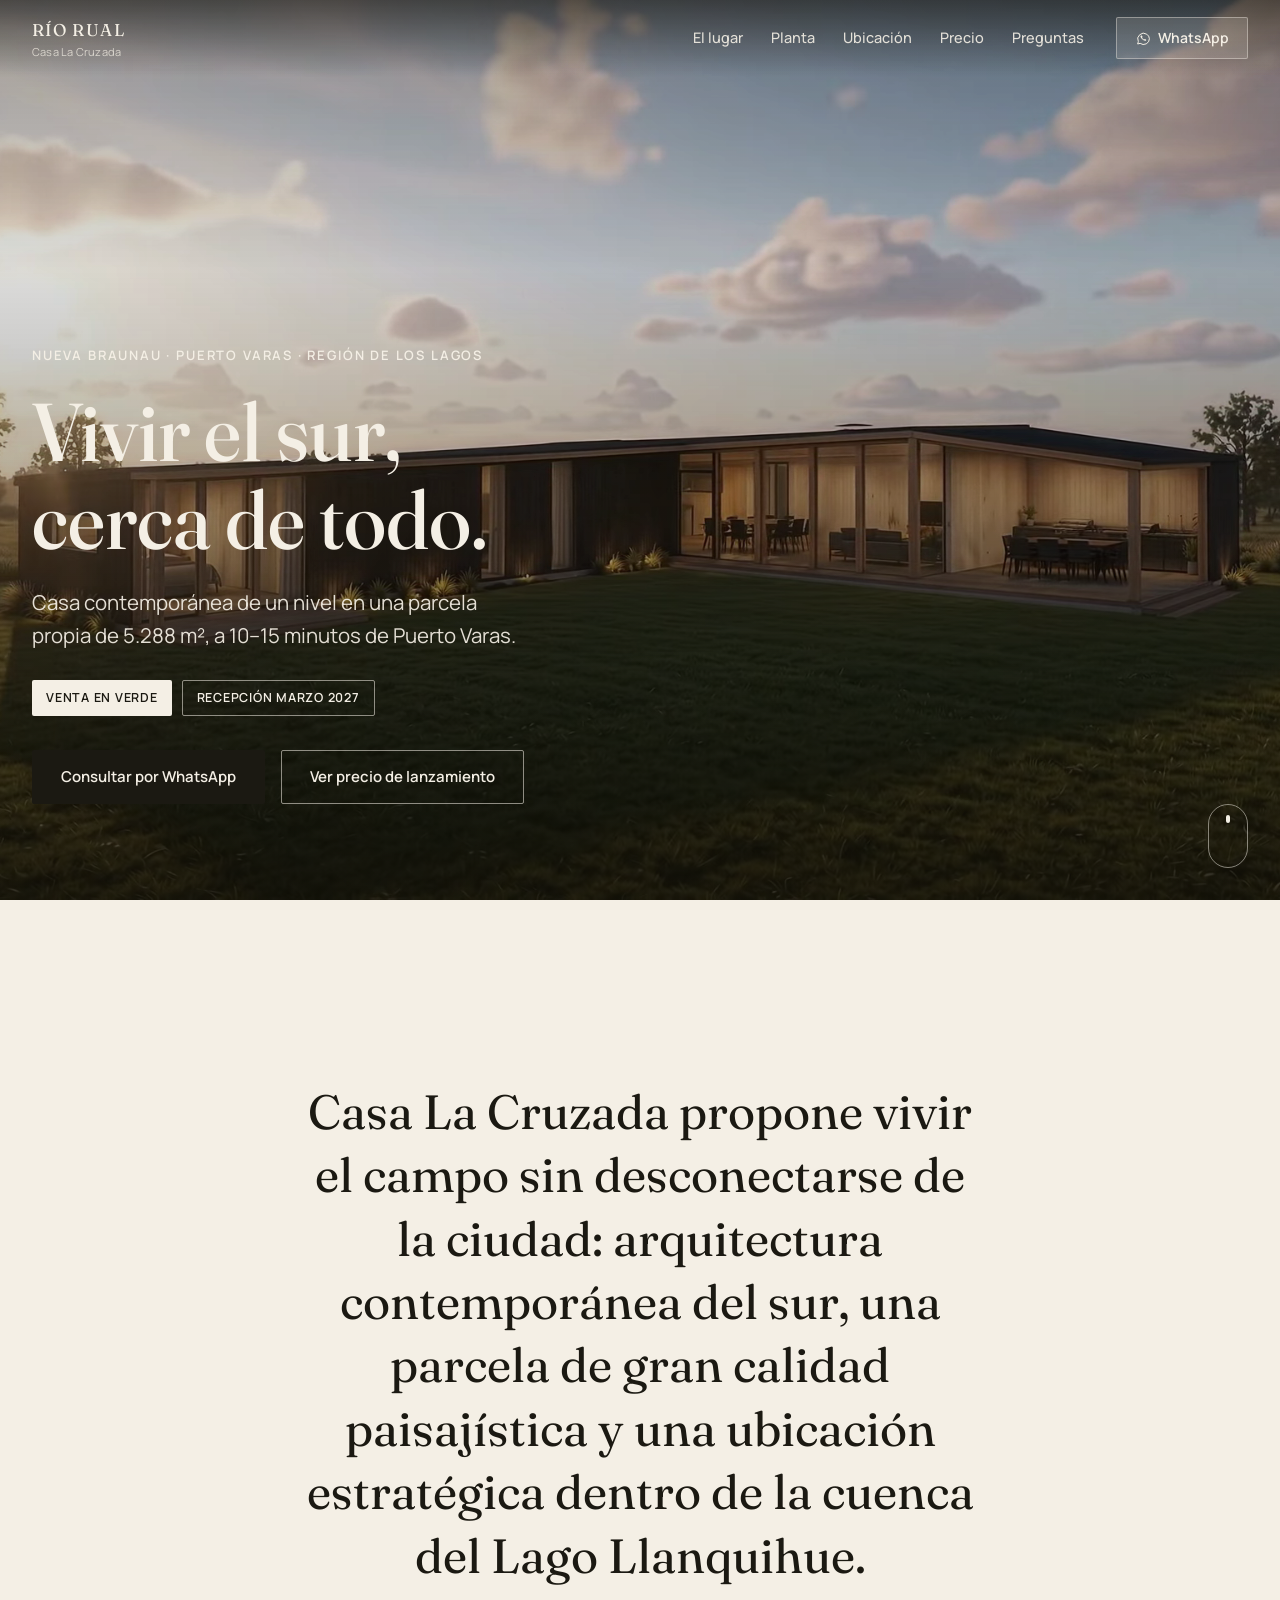
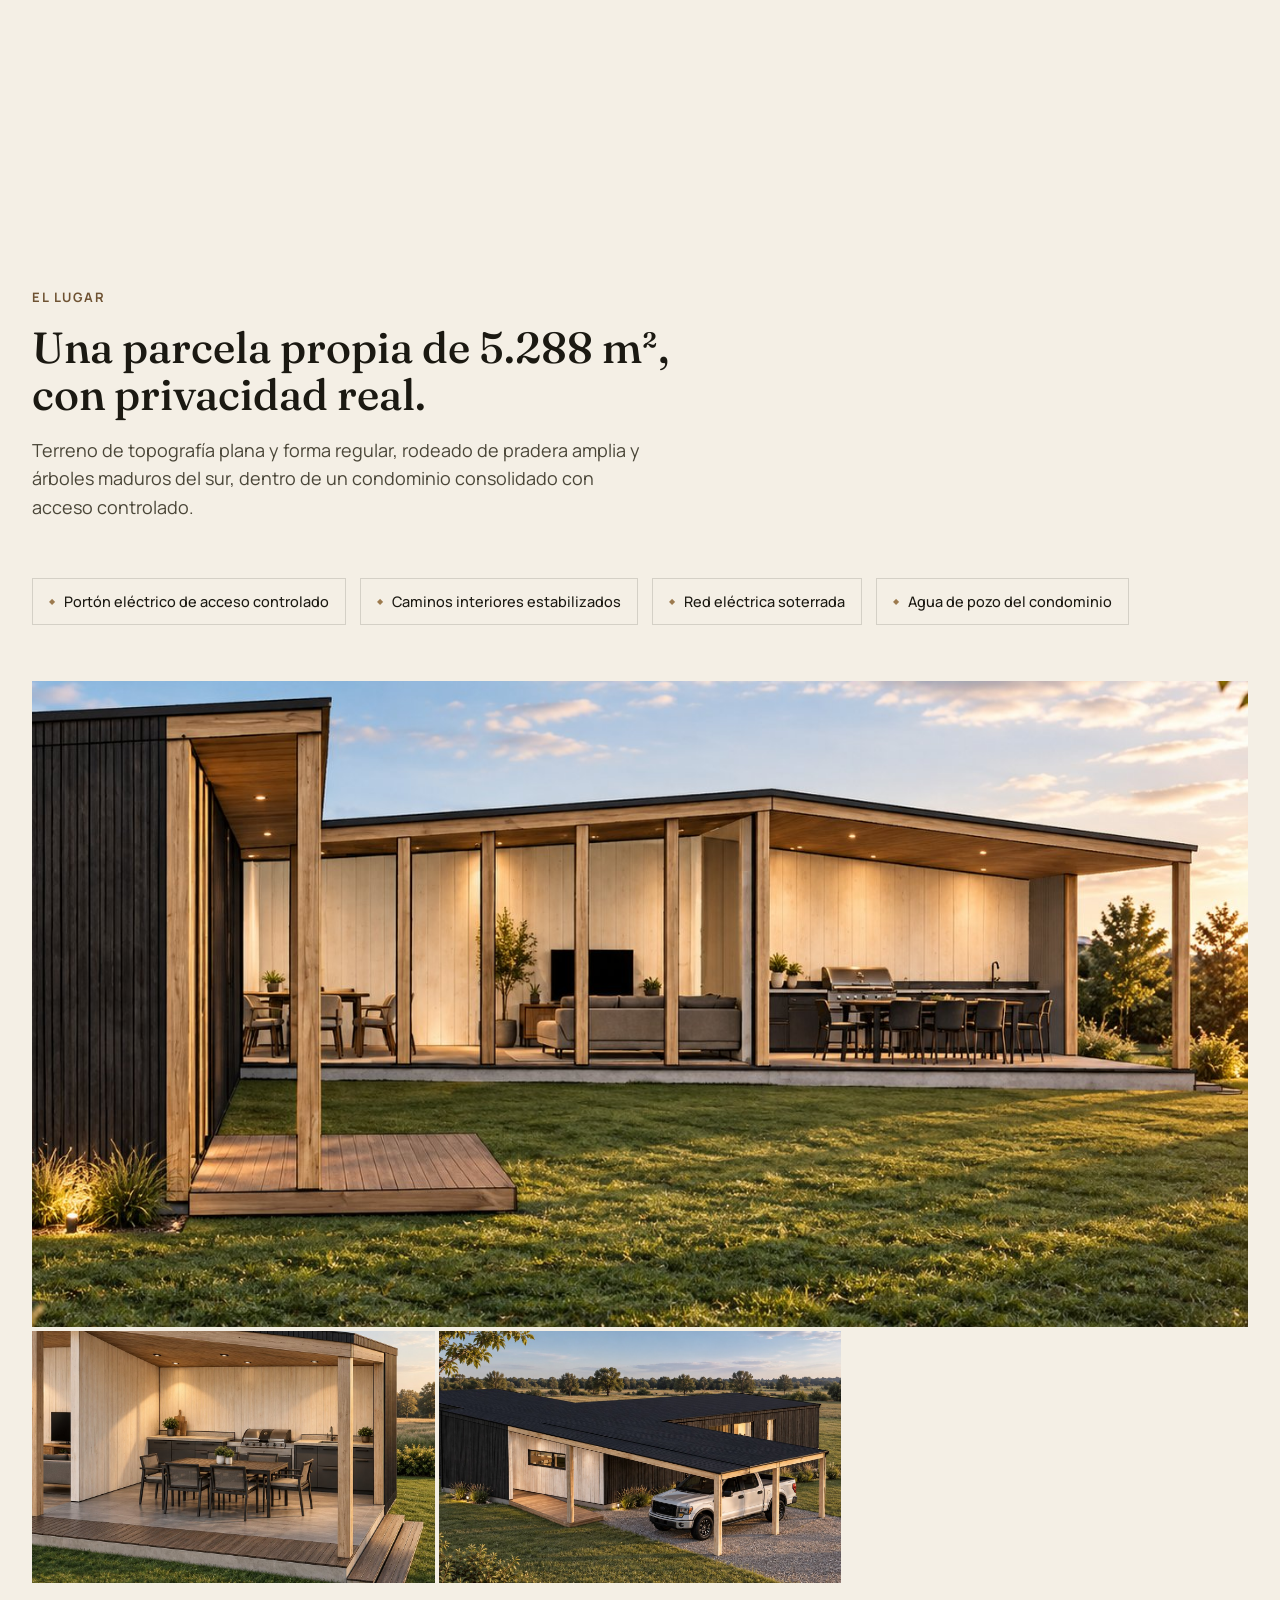
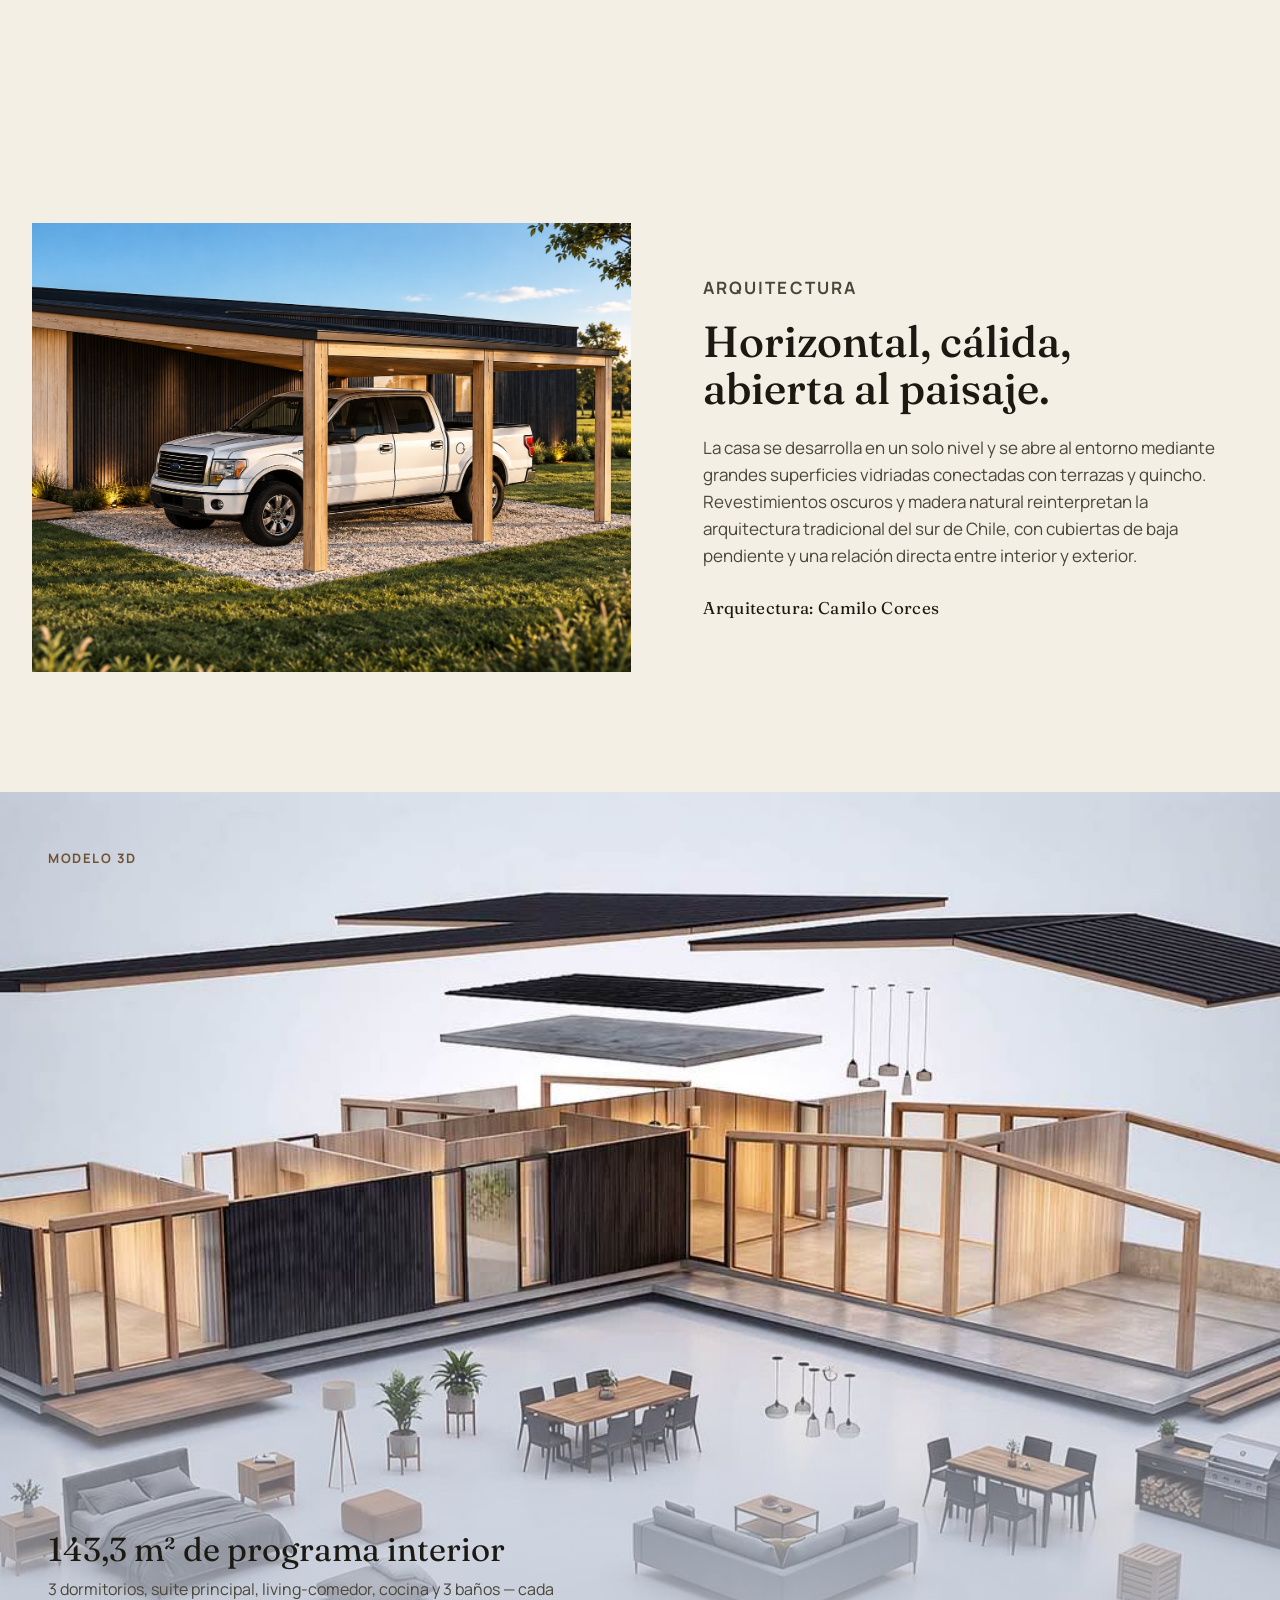
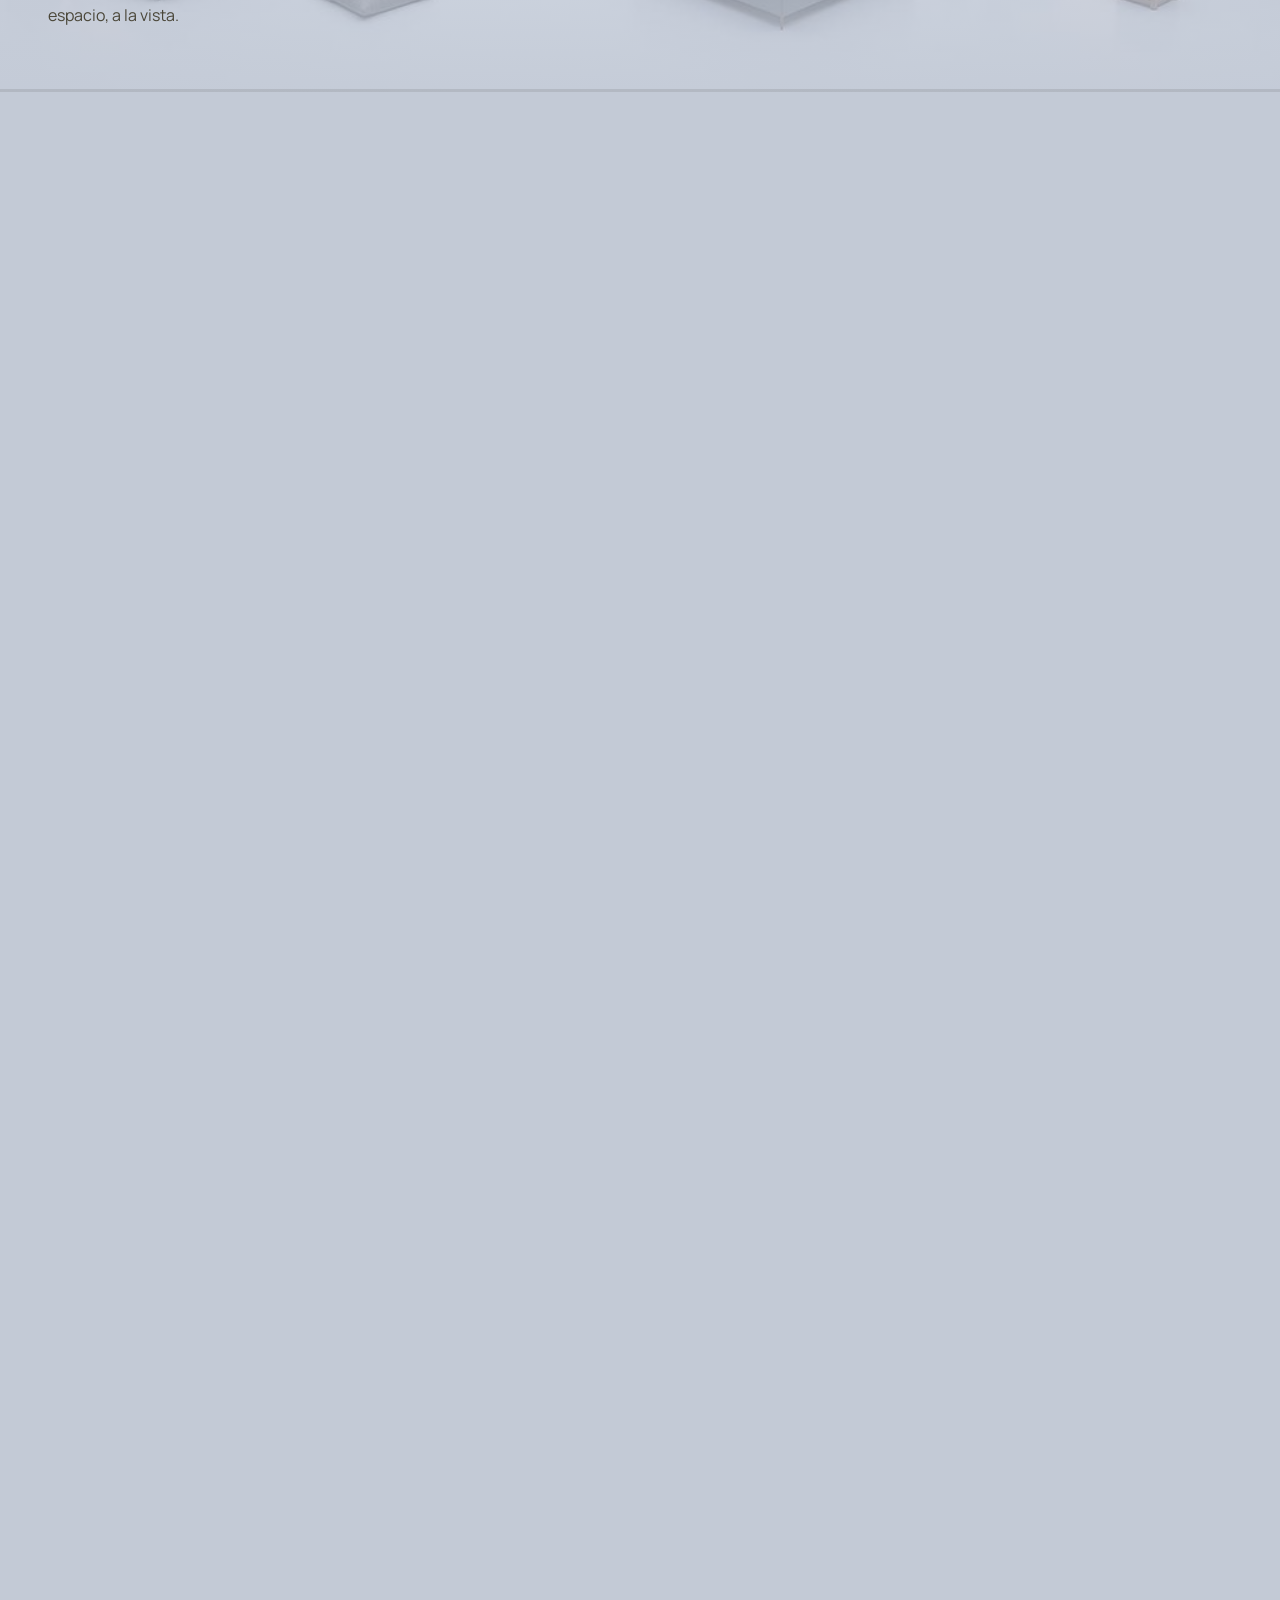
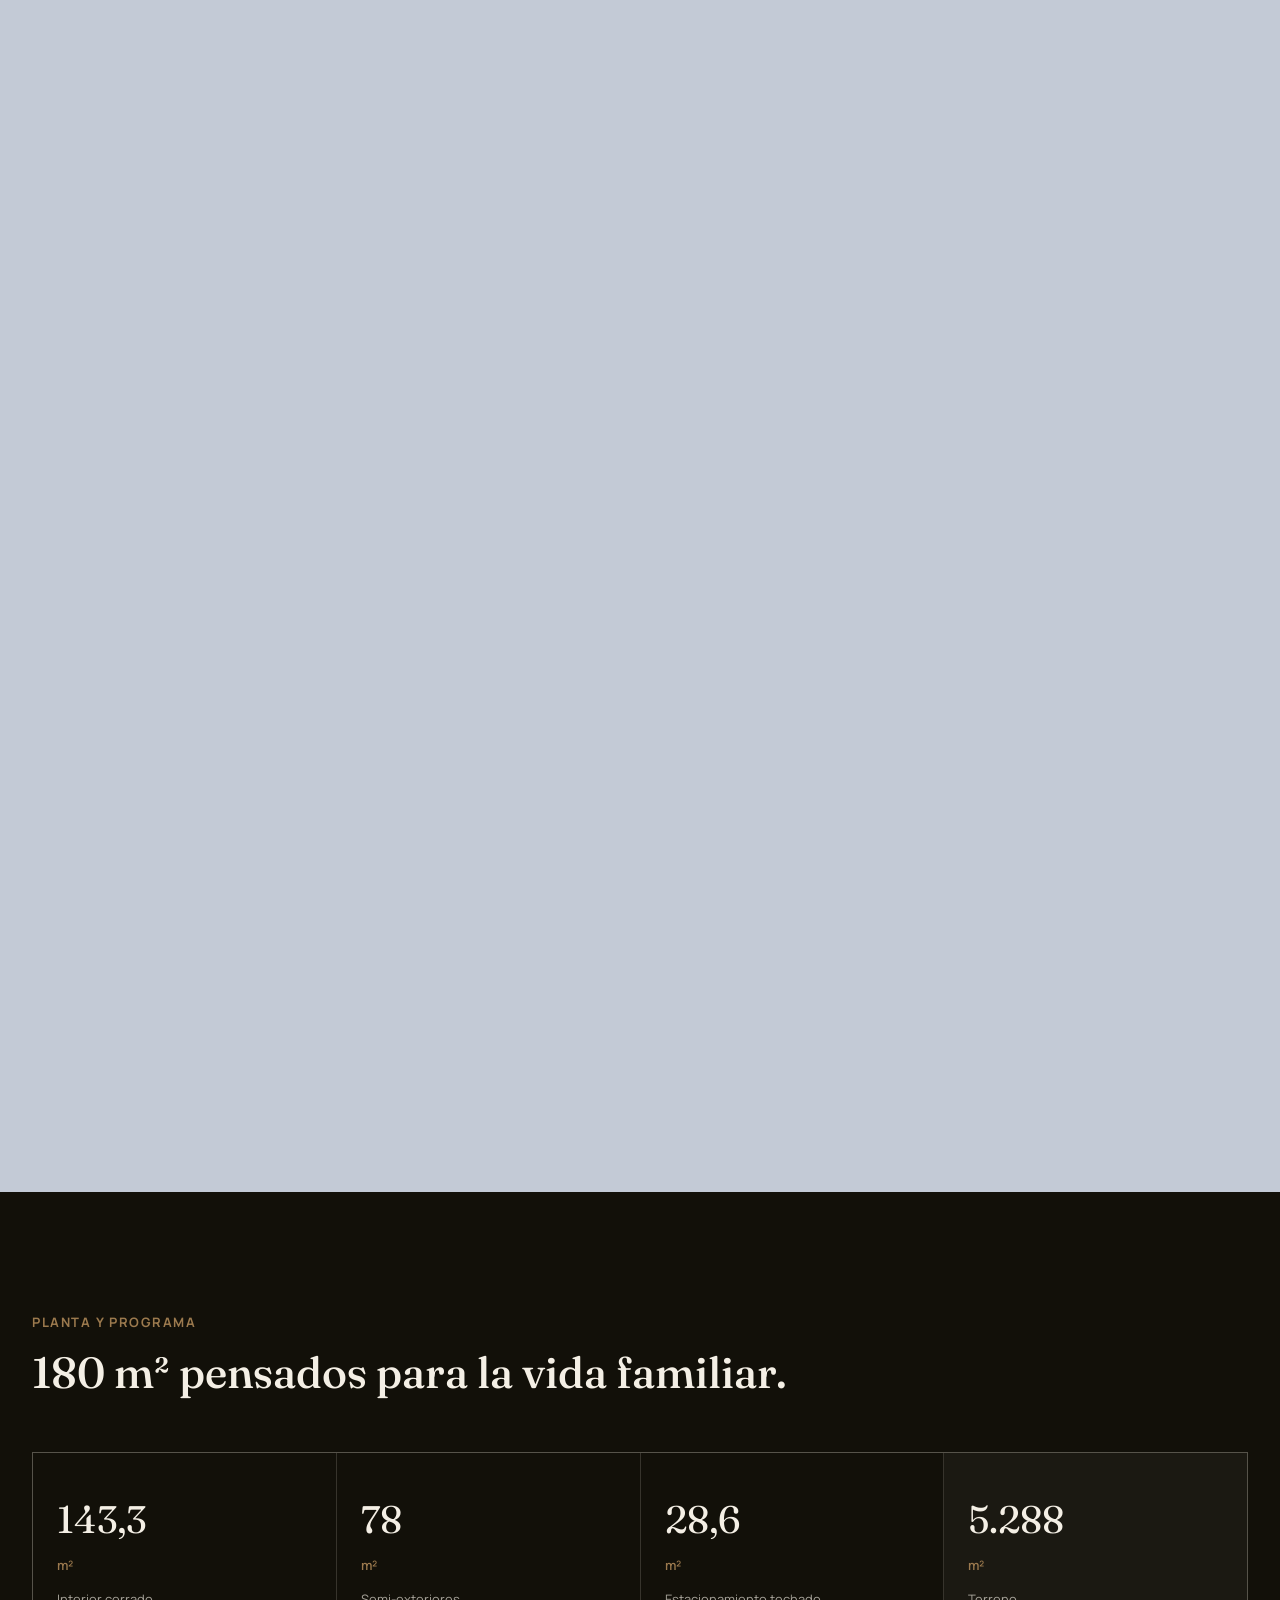
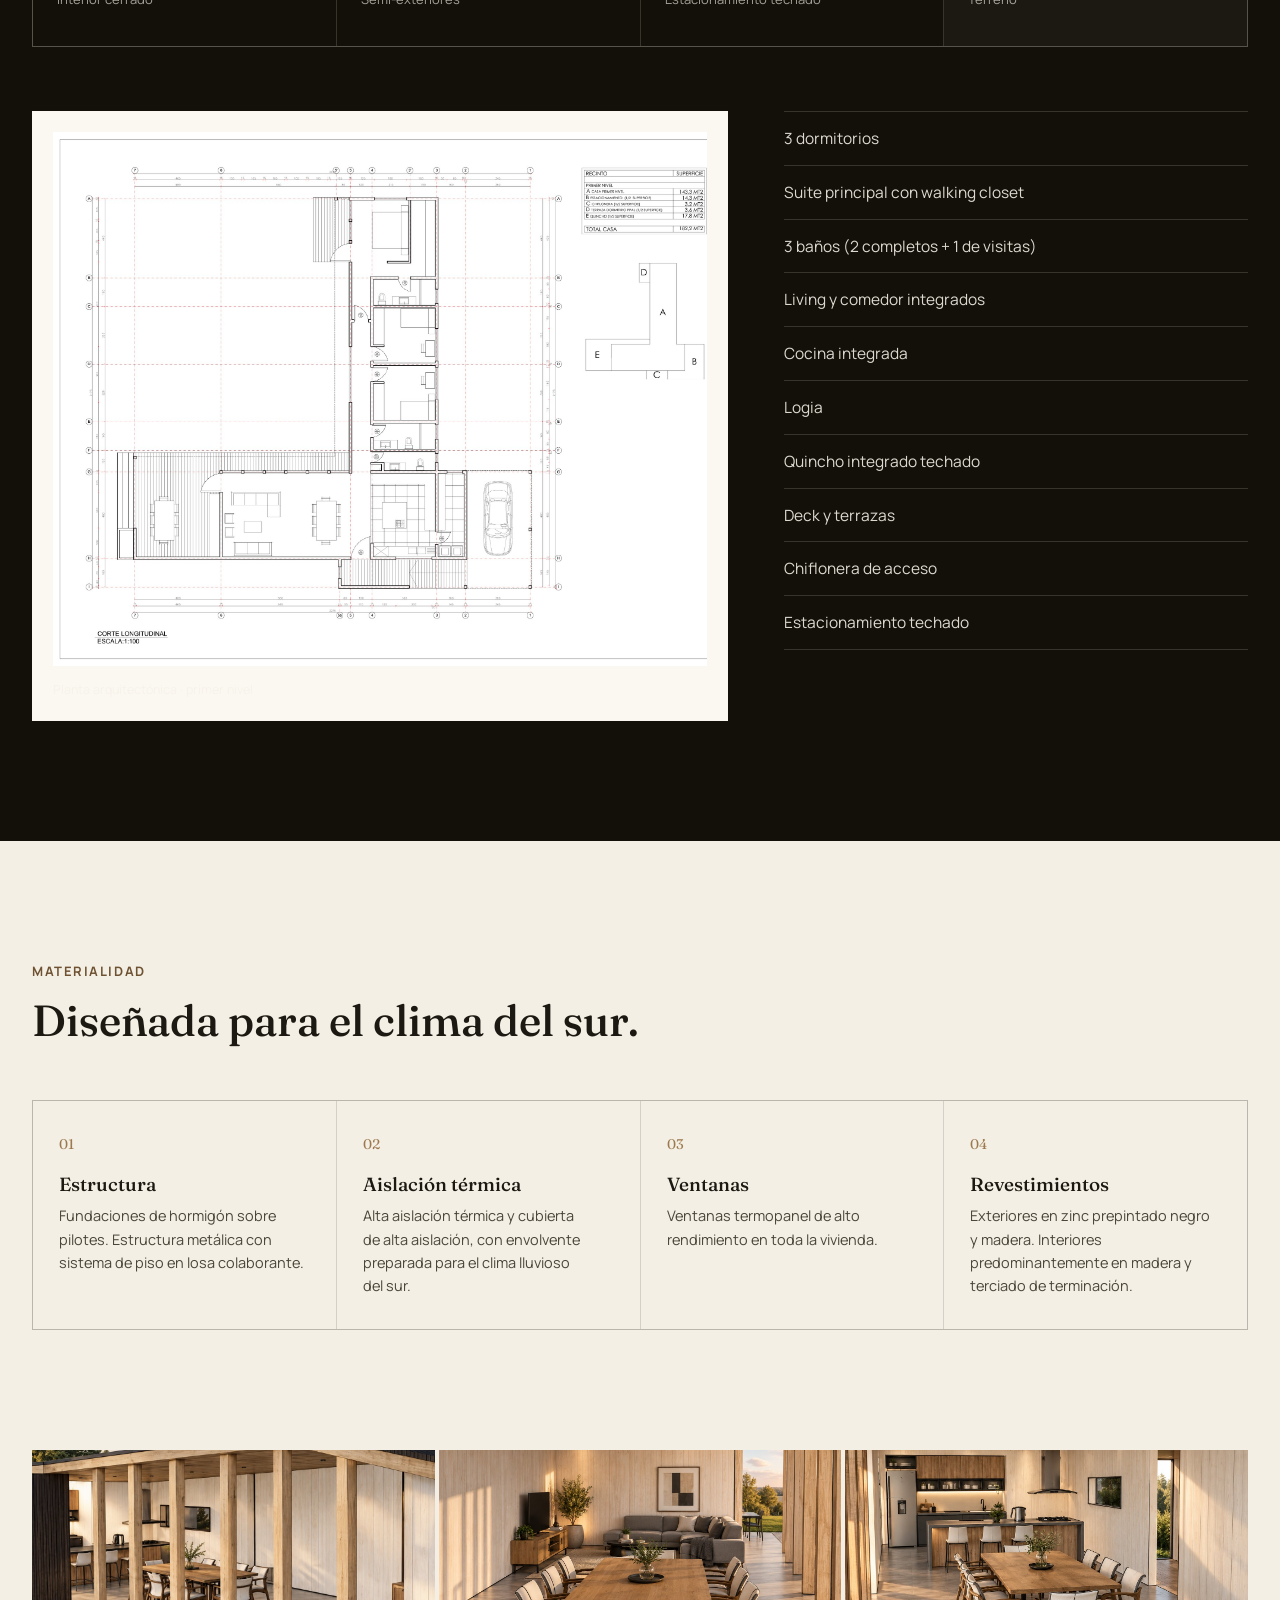
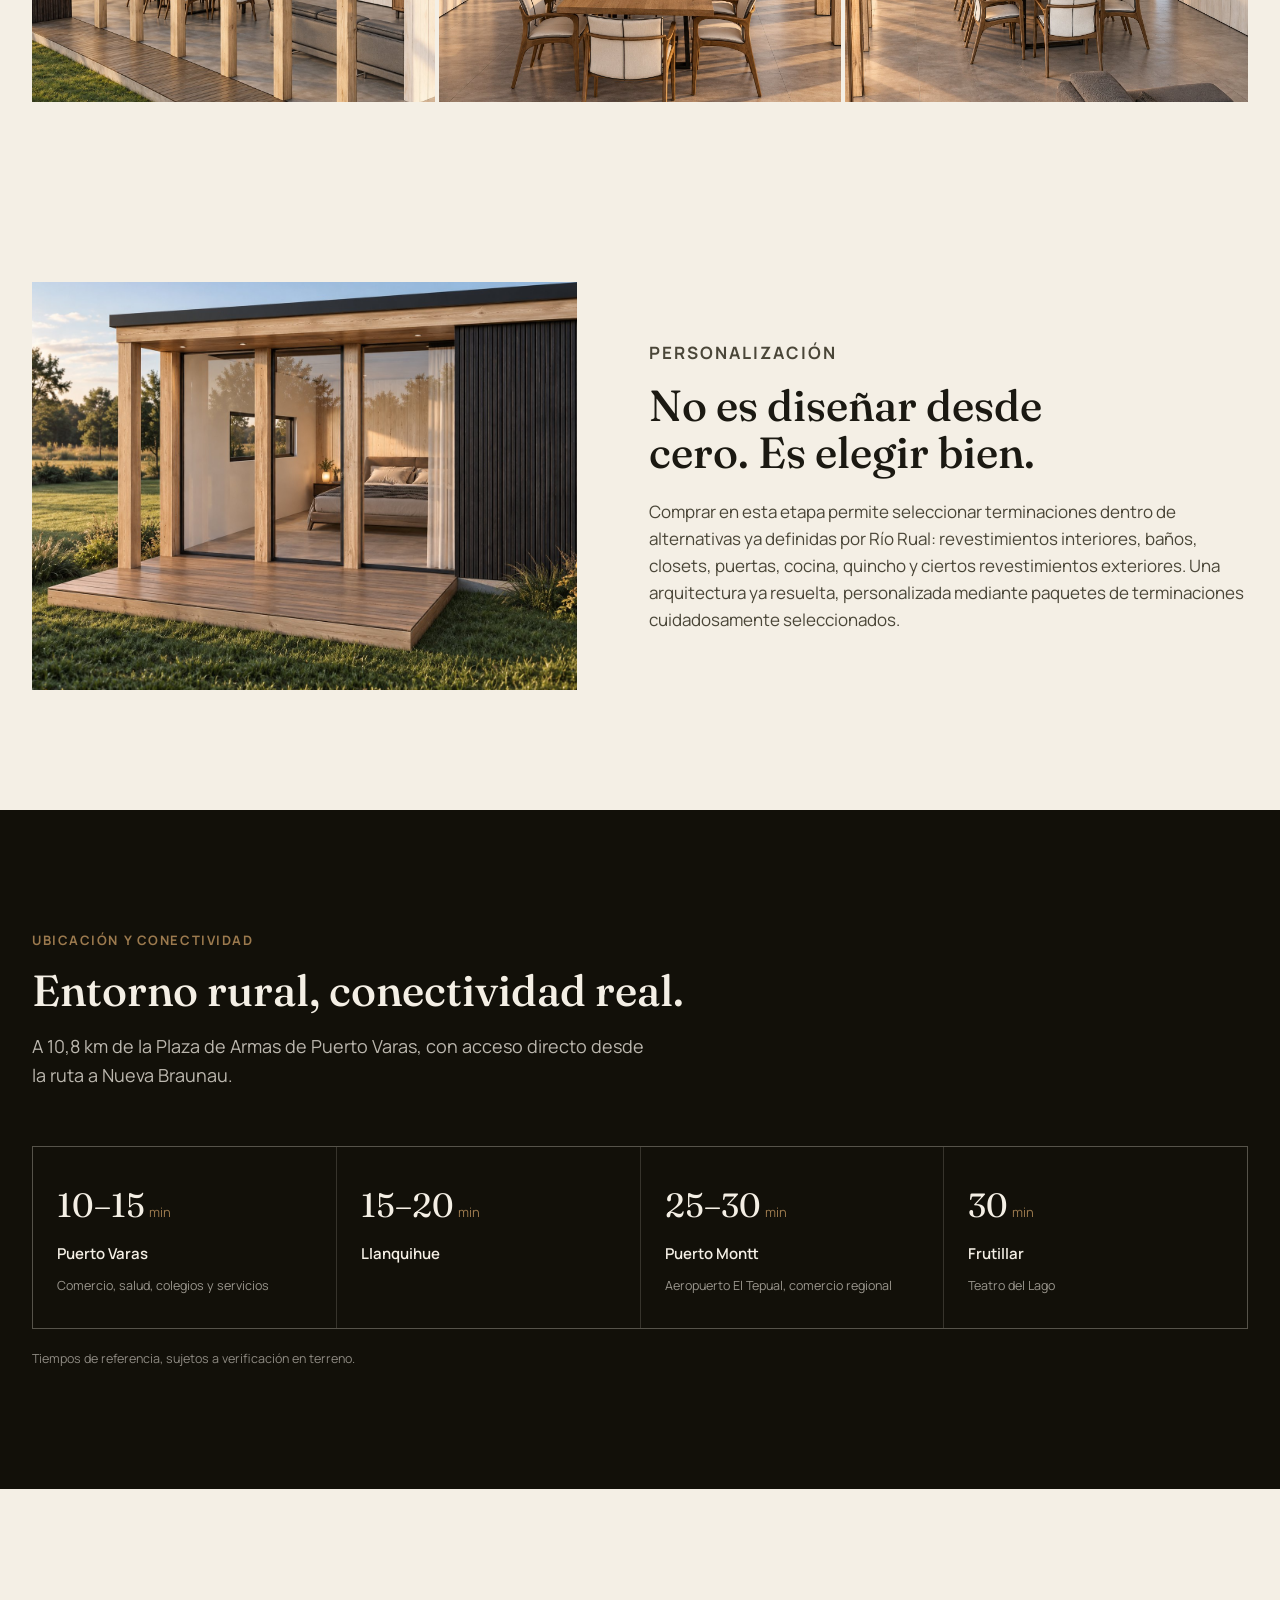
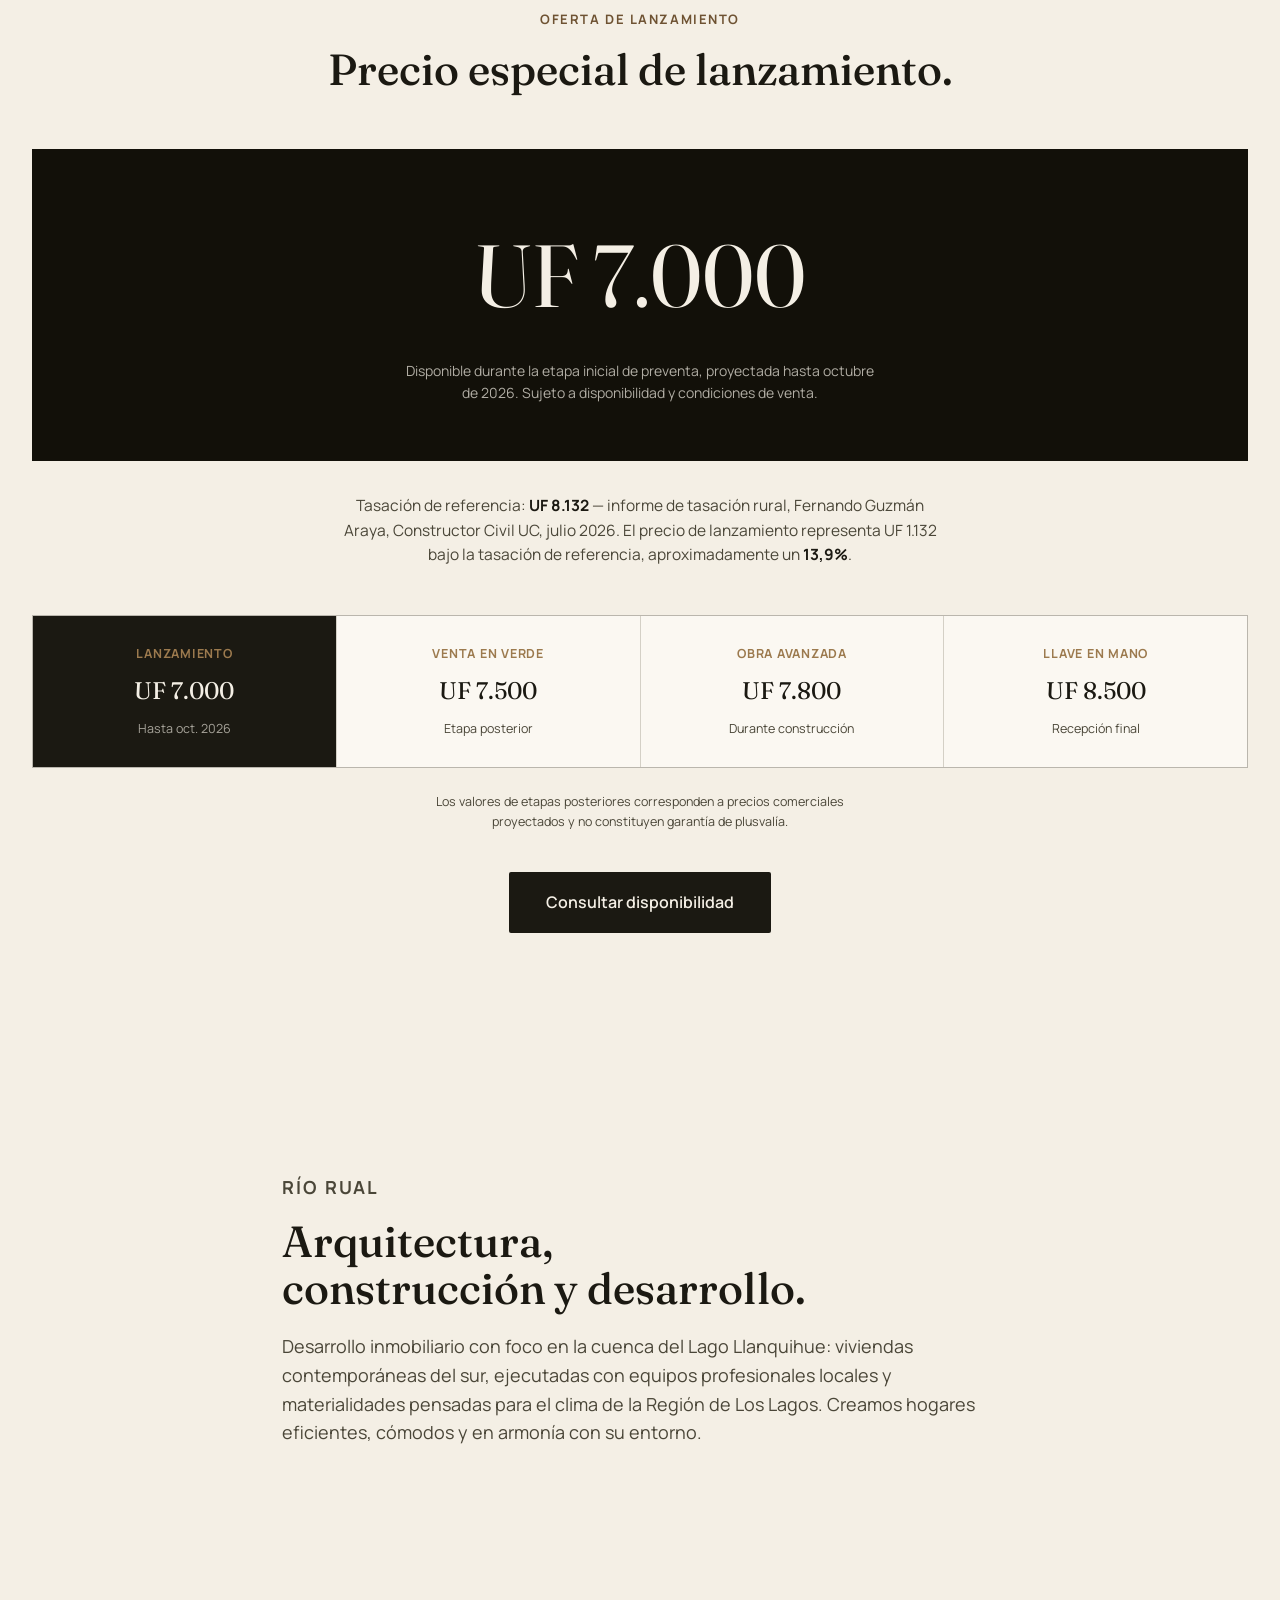
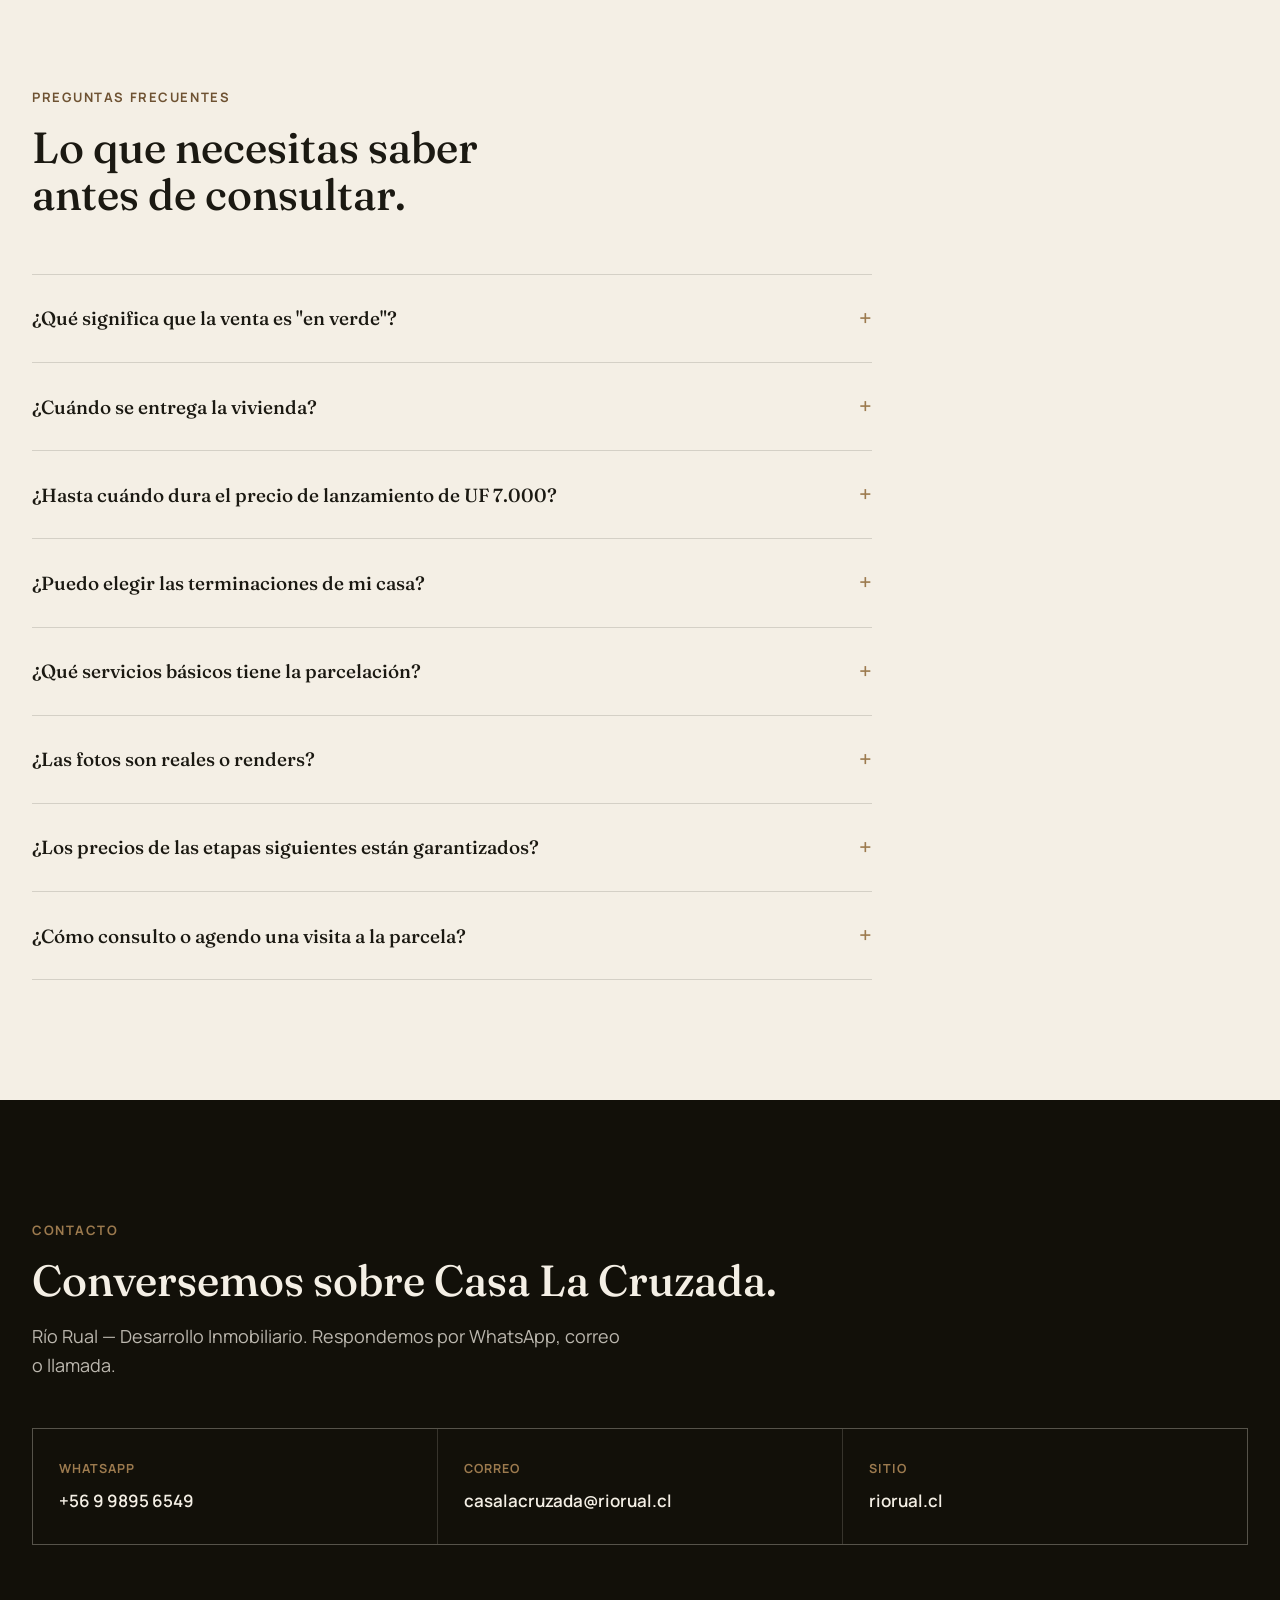
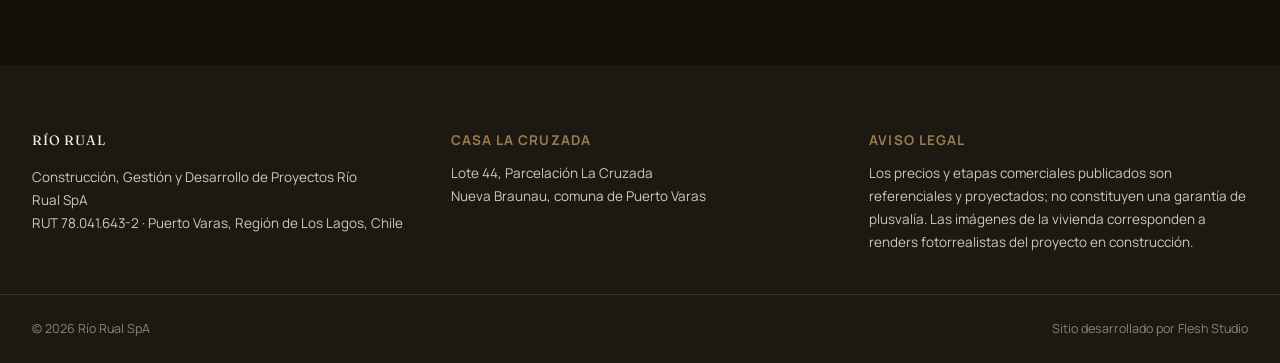
==== commit 91f39216: "Add Open Graph and Twitter meta tags" ====
--- a/index.html
+++ b/index.html
@@ -1,6 +1,10 @@
 <!DOCTYPE html>
 <html lang="es-CL">
-<head>
+<meta property="og:image" content="https://flesh-studio.github.io/petunia-bariloche/assets/img/og-image.jpg">
+<meta property="og:image:width" content="630">
+<meta property="og:image:height" content="630">
+<meta name="twitter:card" content="summary_large_image">
+<meta name="twitter:image" content="https://flesh-studio.github.io/petunia-bariloche/assets/img/og-image.jpg"><head>
 <meta charset="UTF-8">
 <meta name="viewport" content="width=device-width, initial-scale=1, viewport-fit=cover">
 <title>Casa La Cruzada · Puerto Varas — Venta en verde | Río Rual</title>
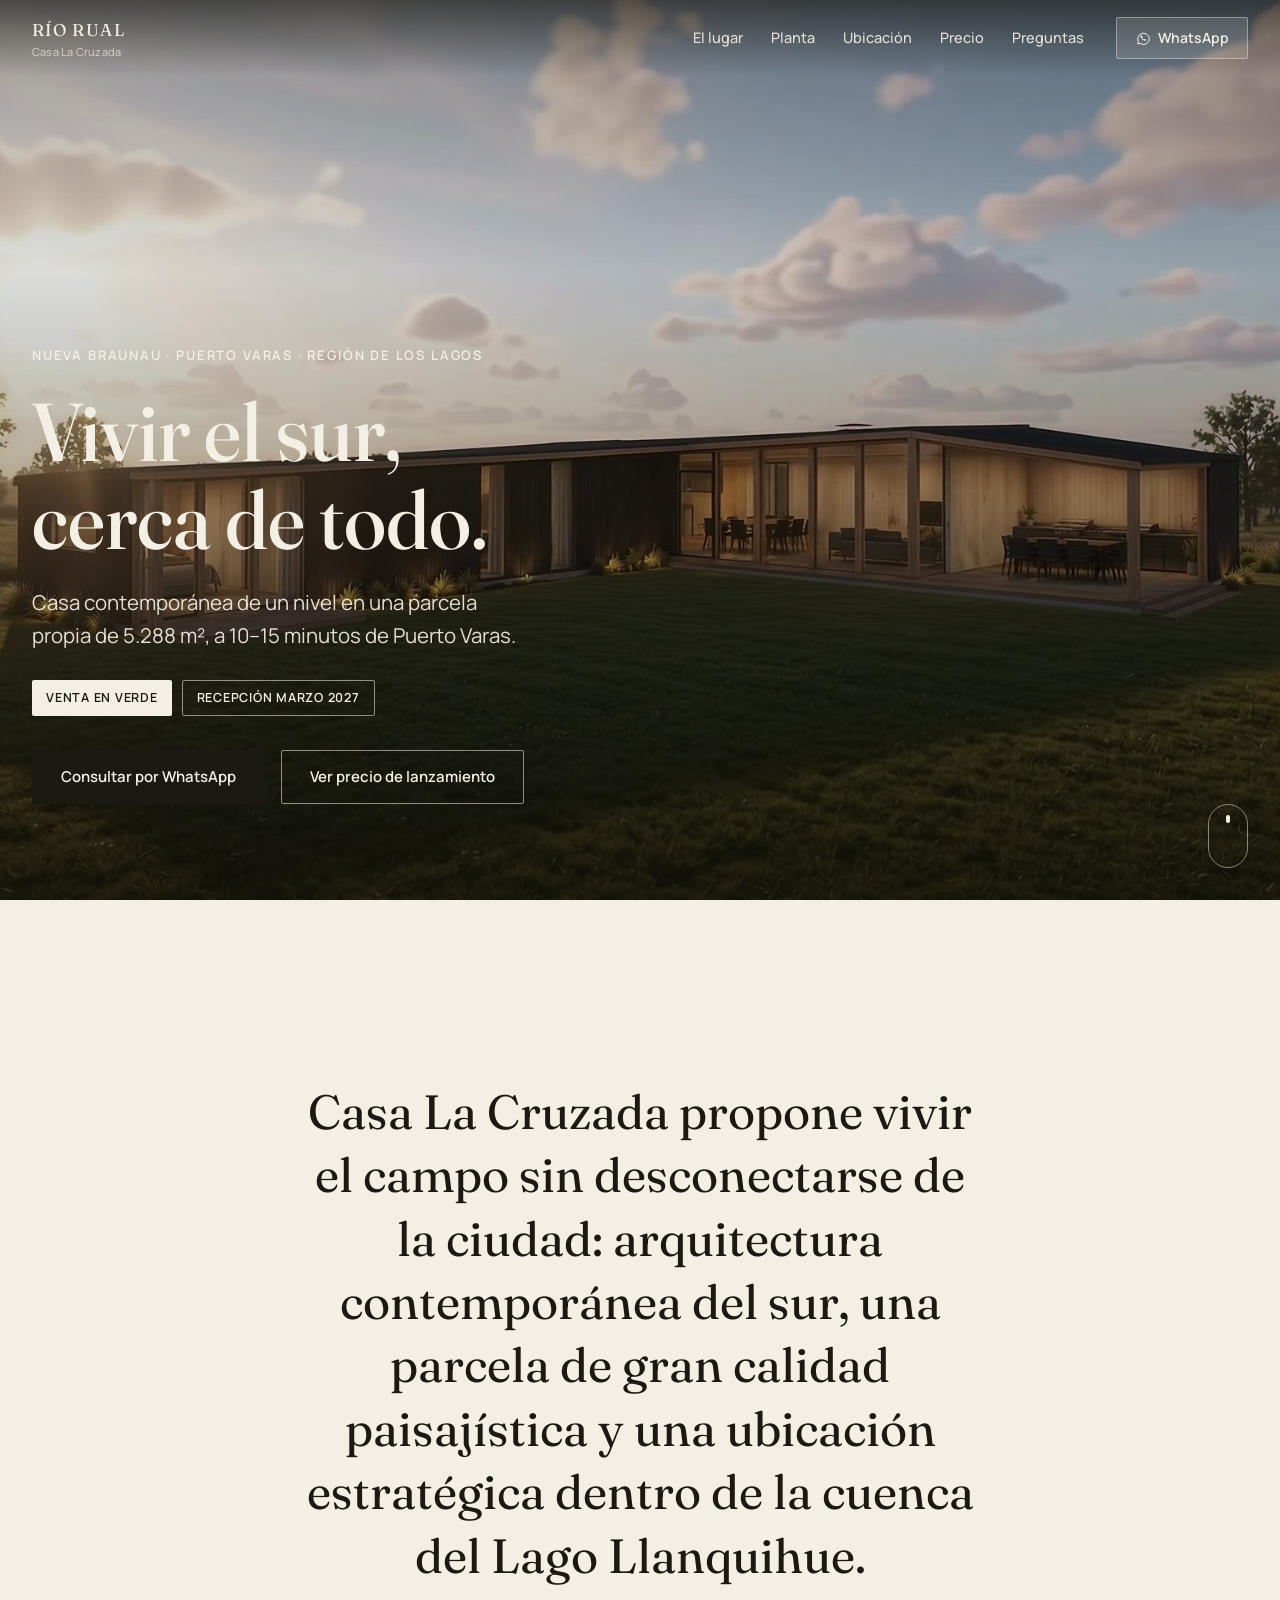
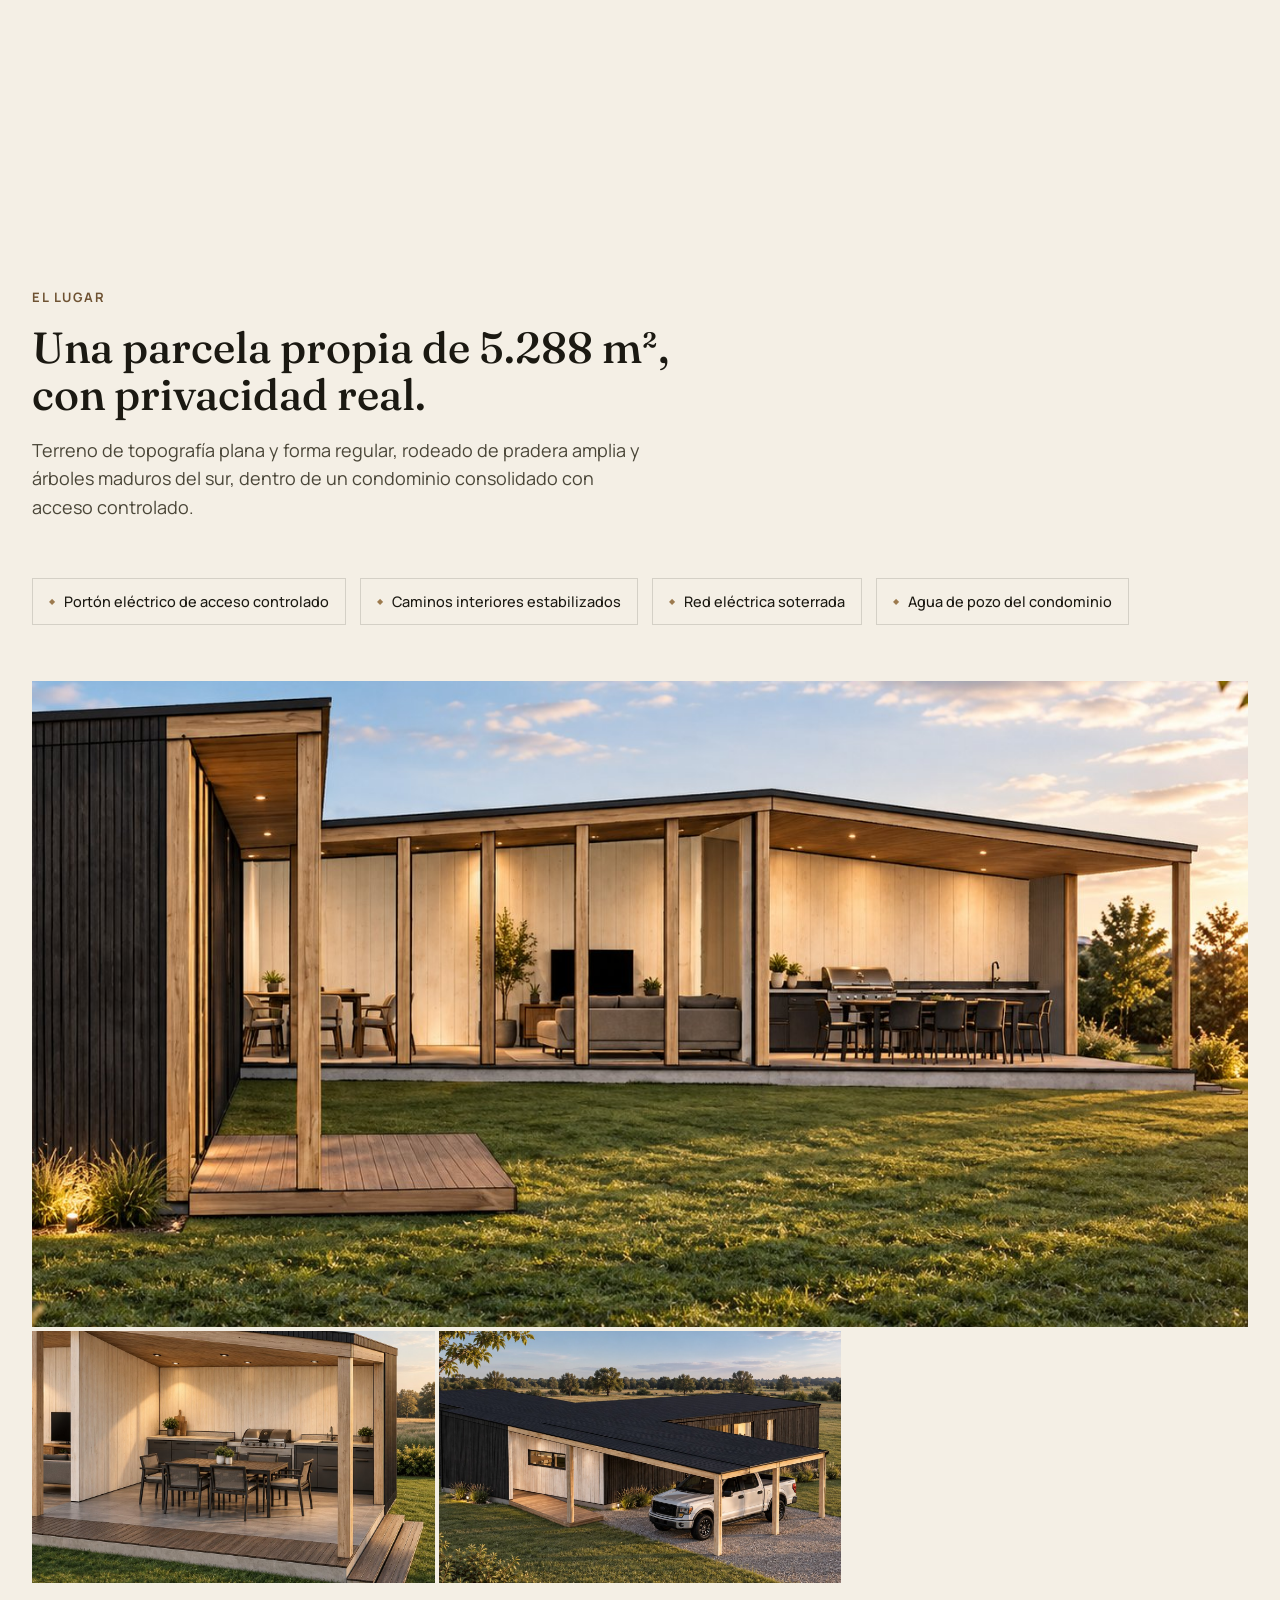
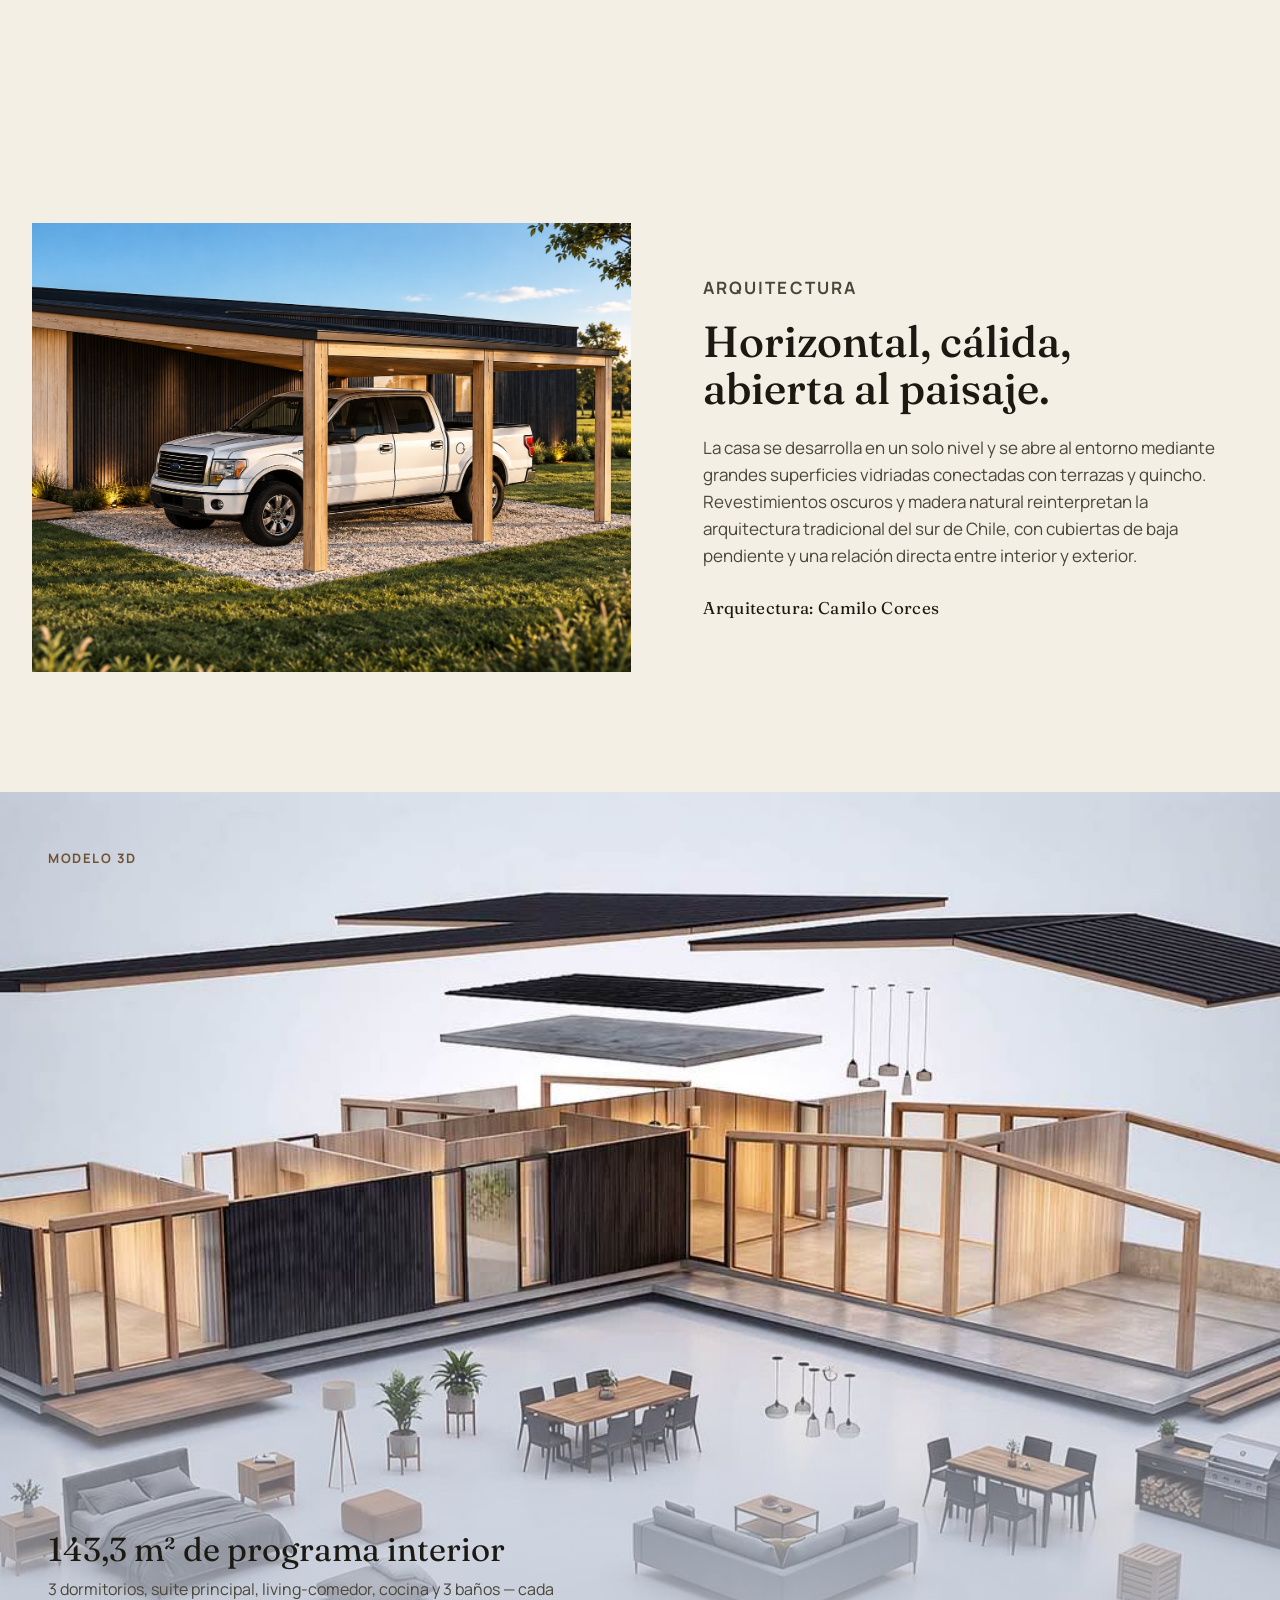
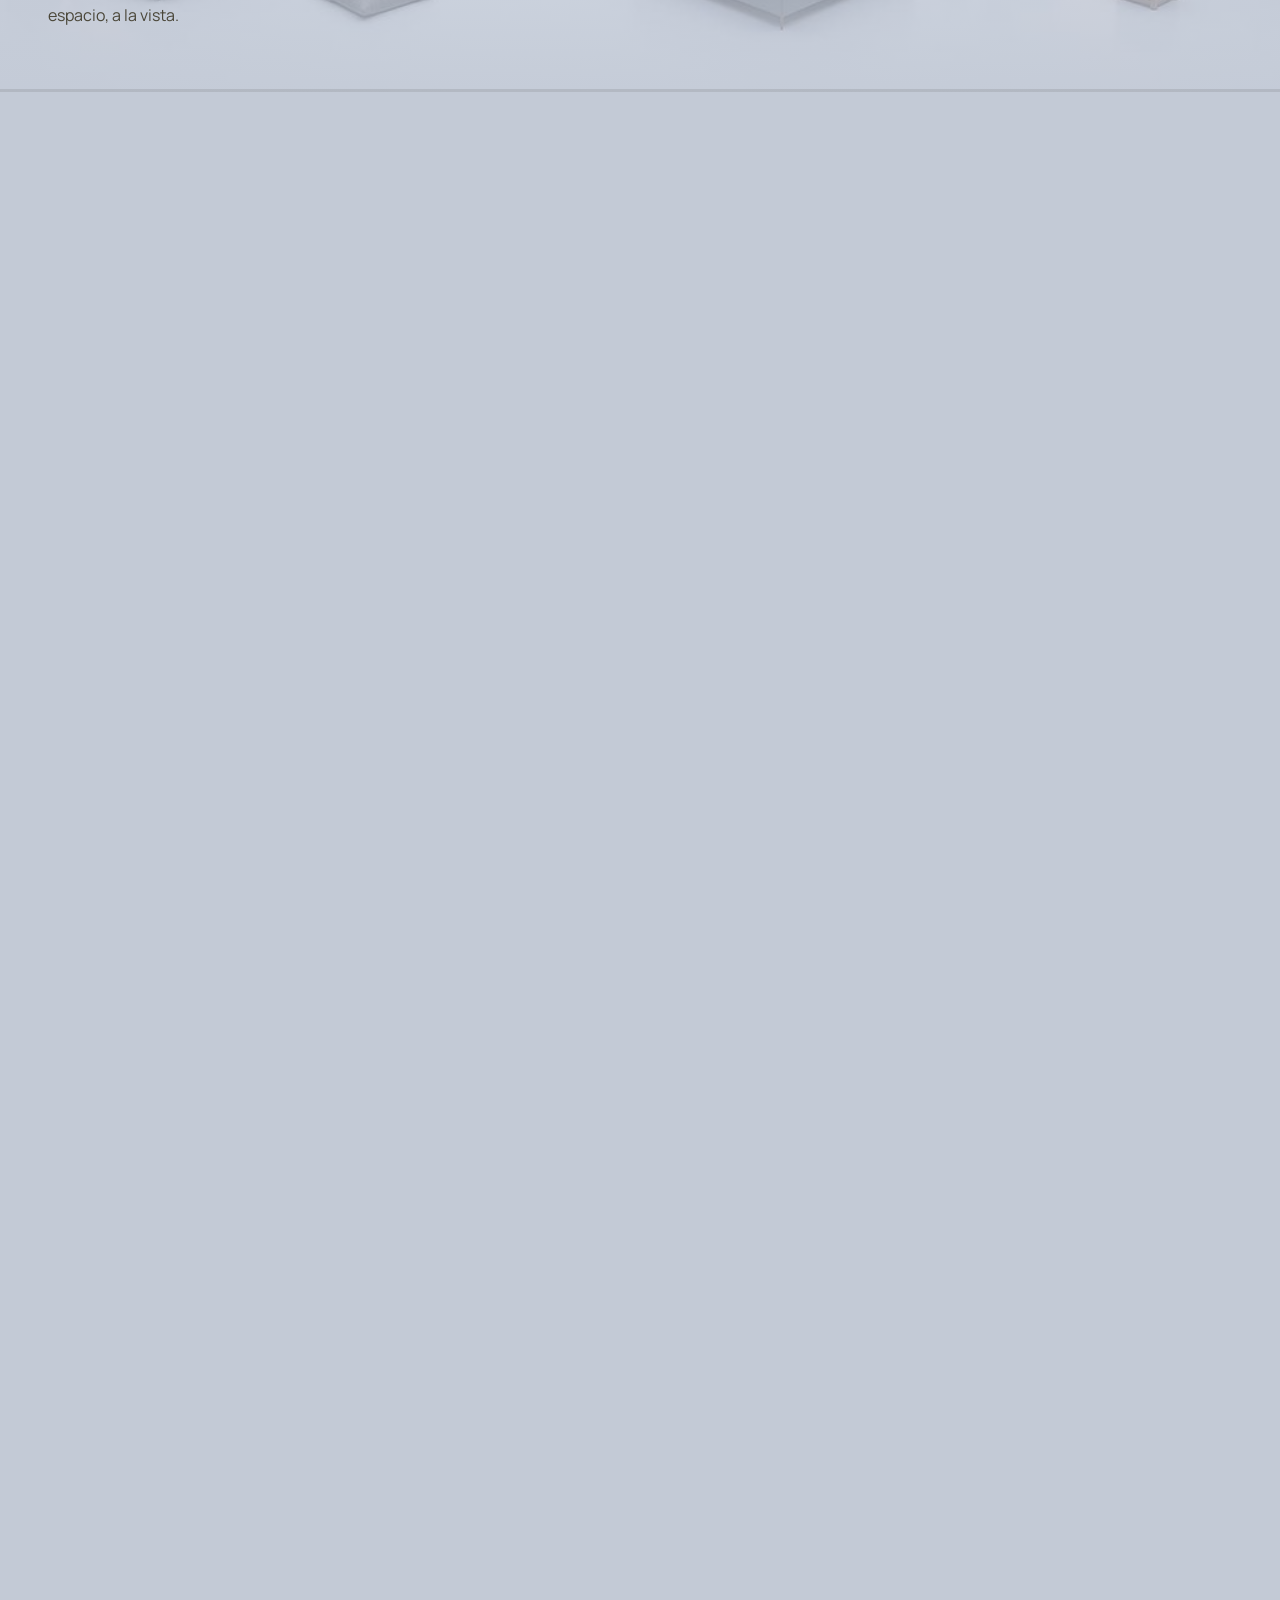
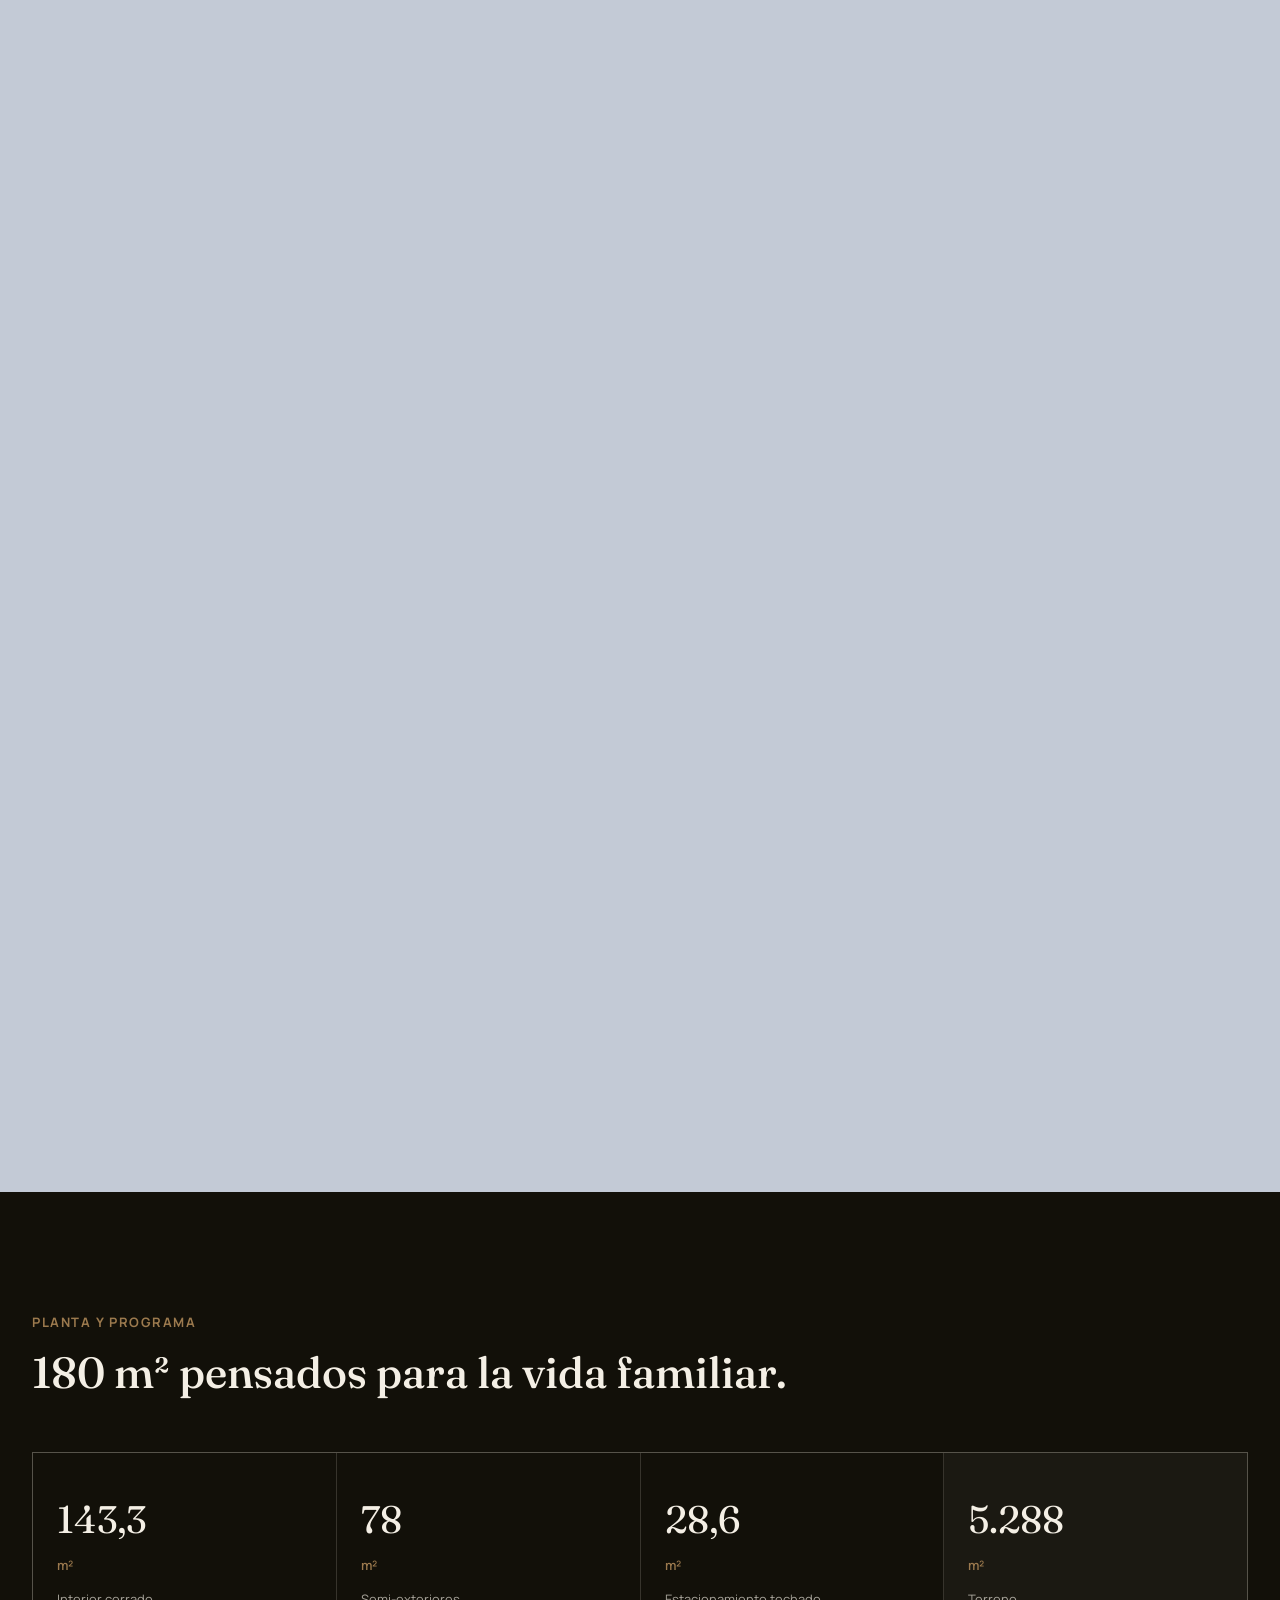
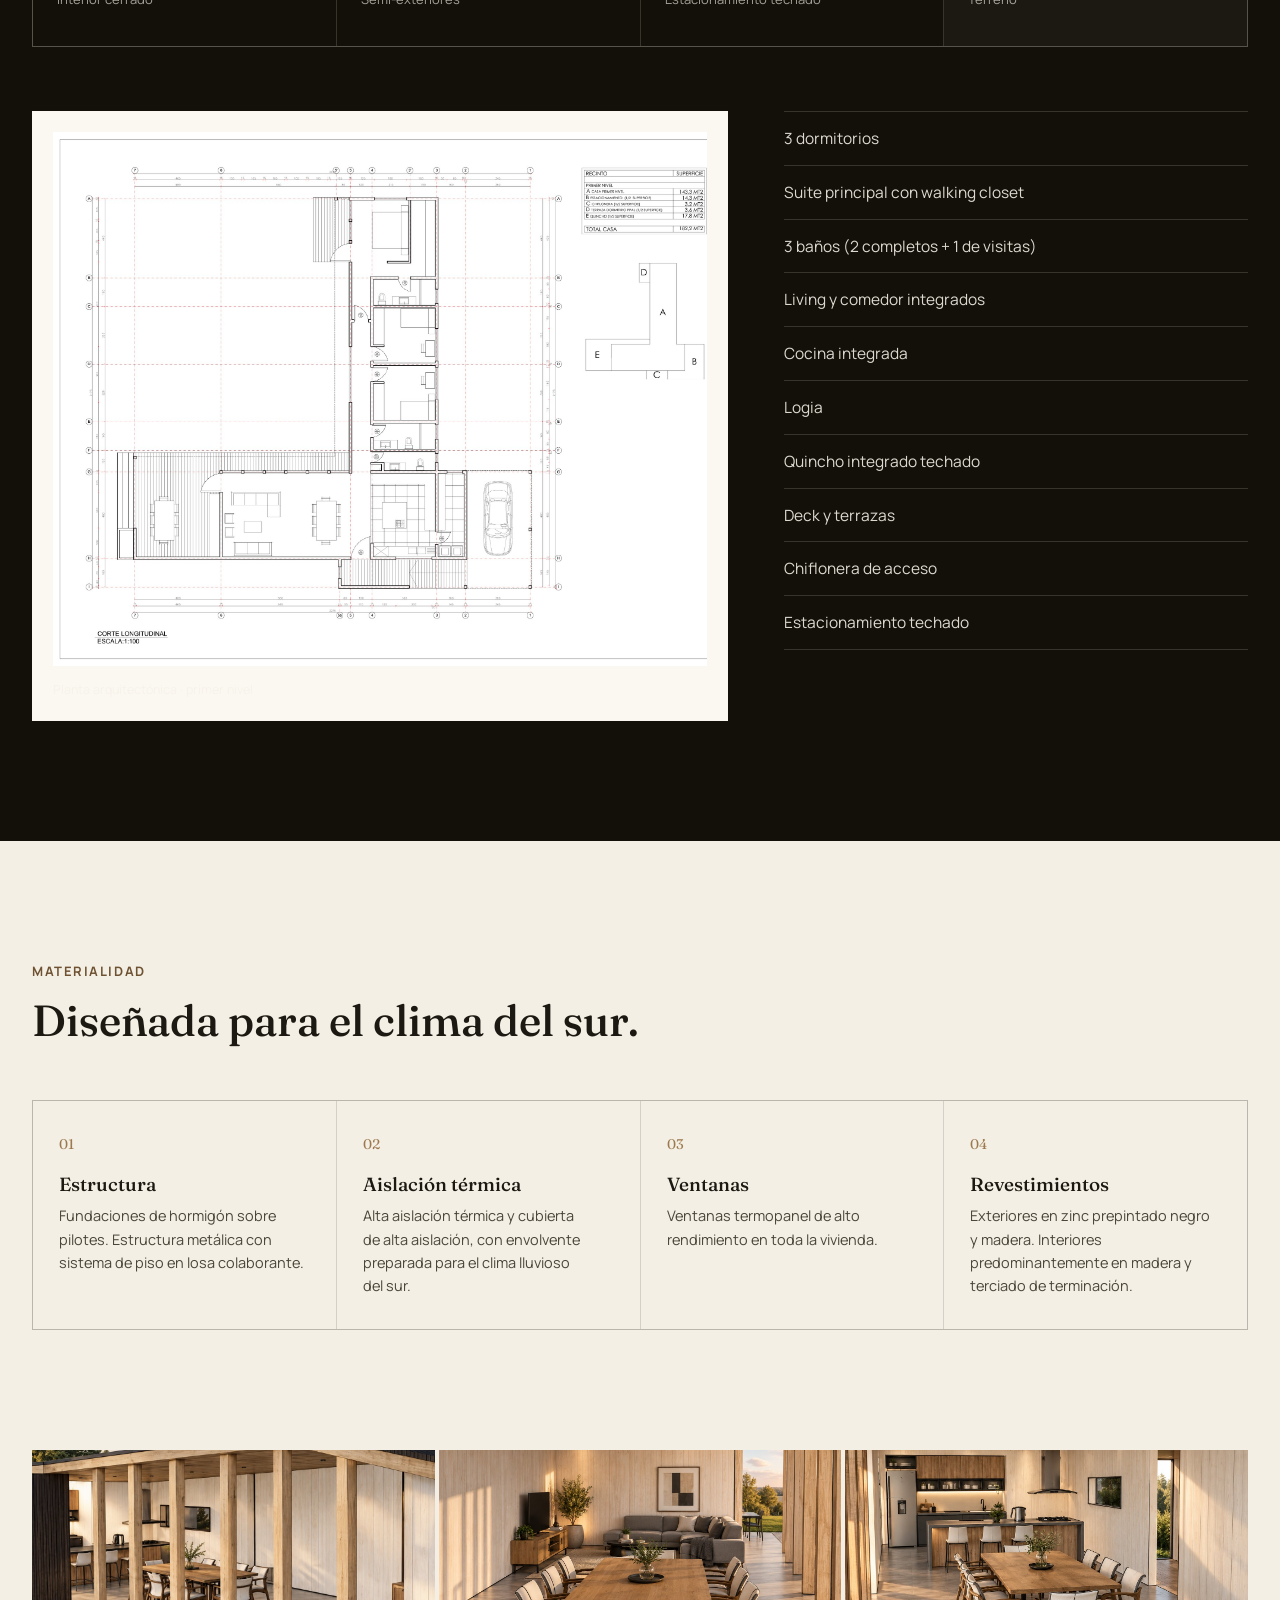
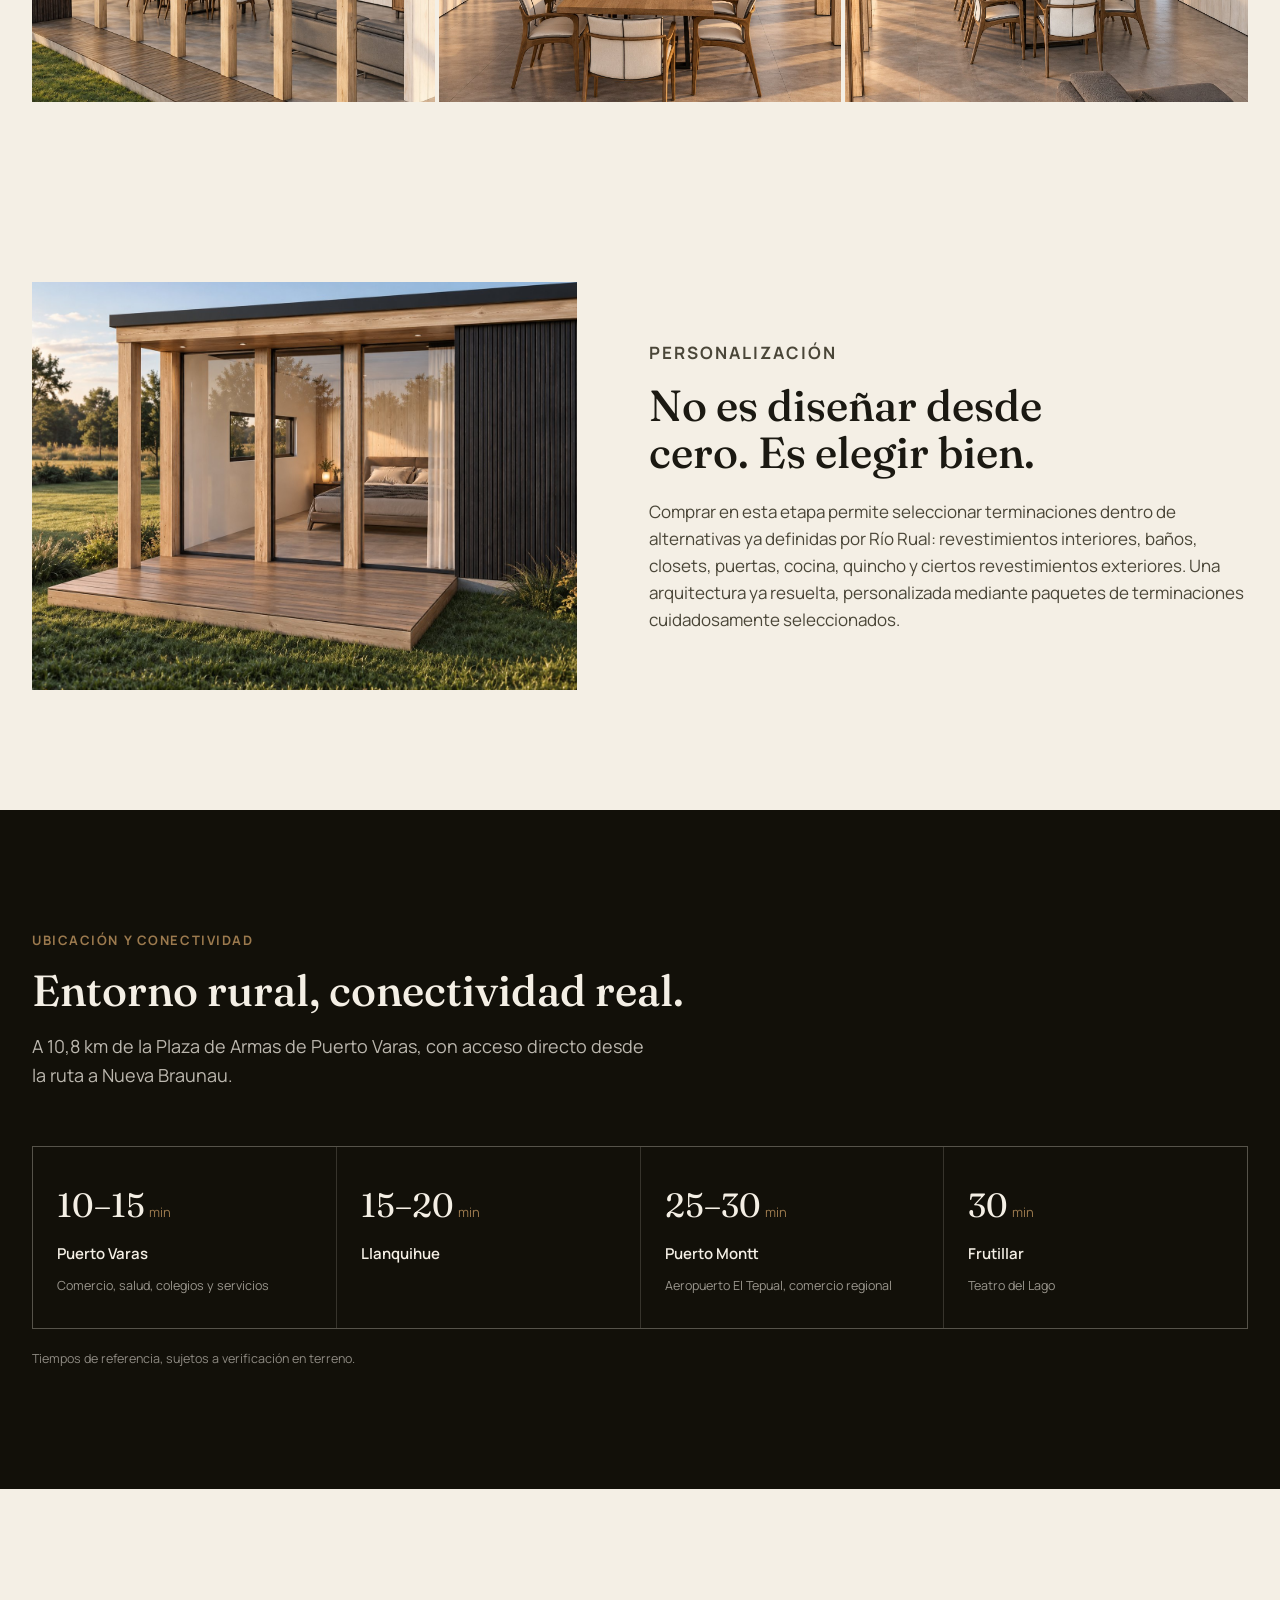
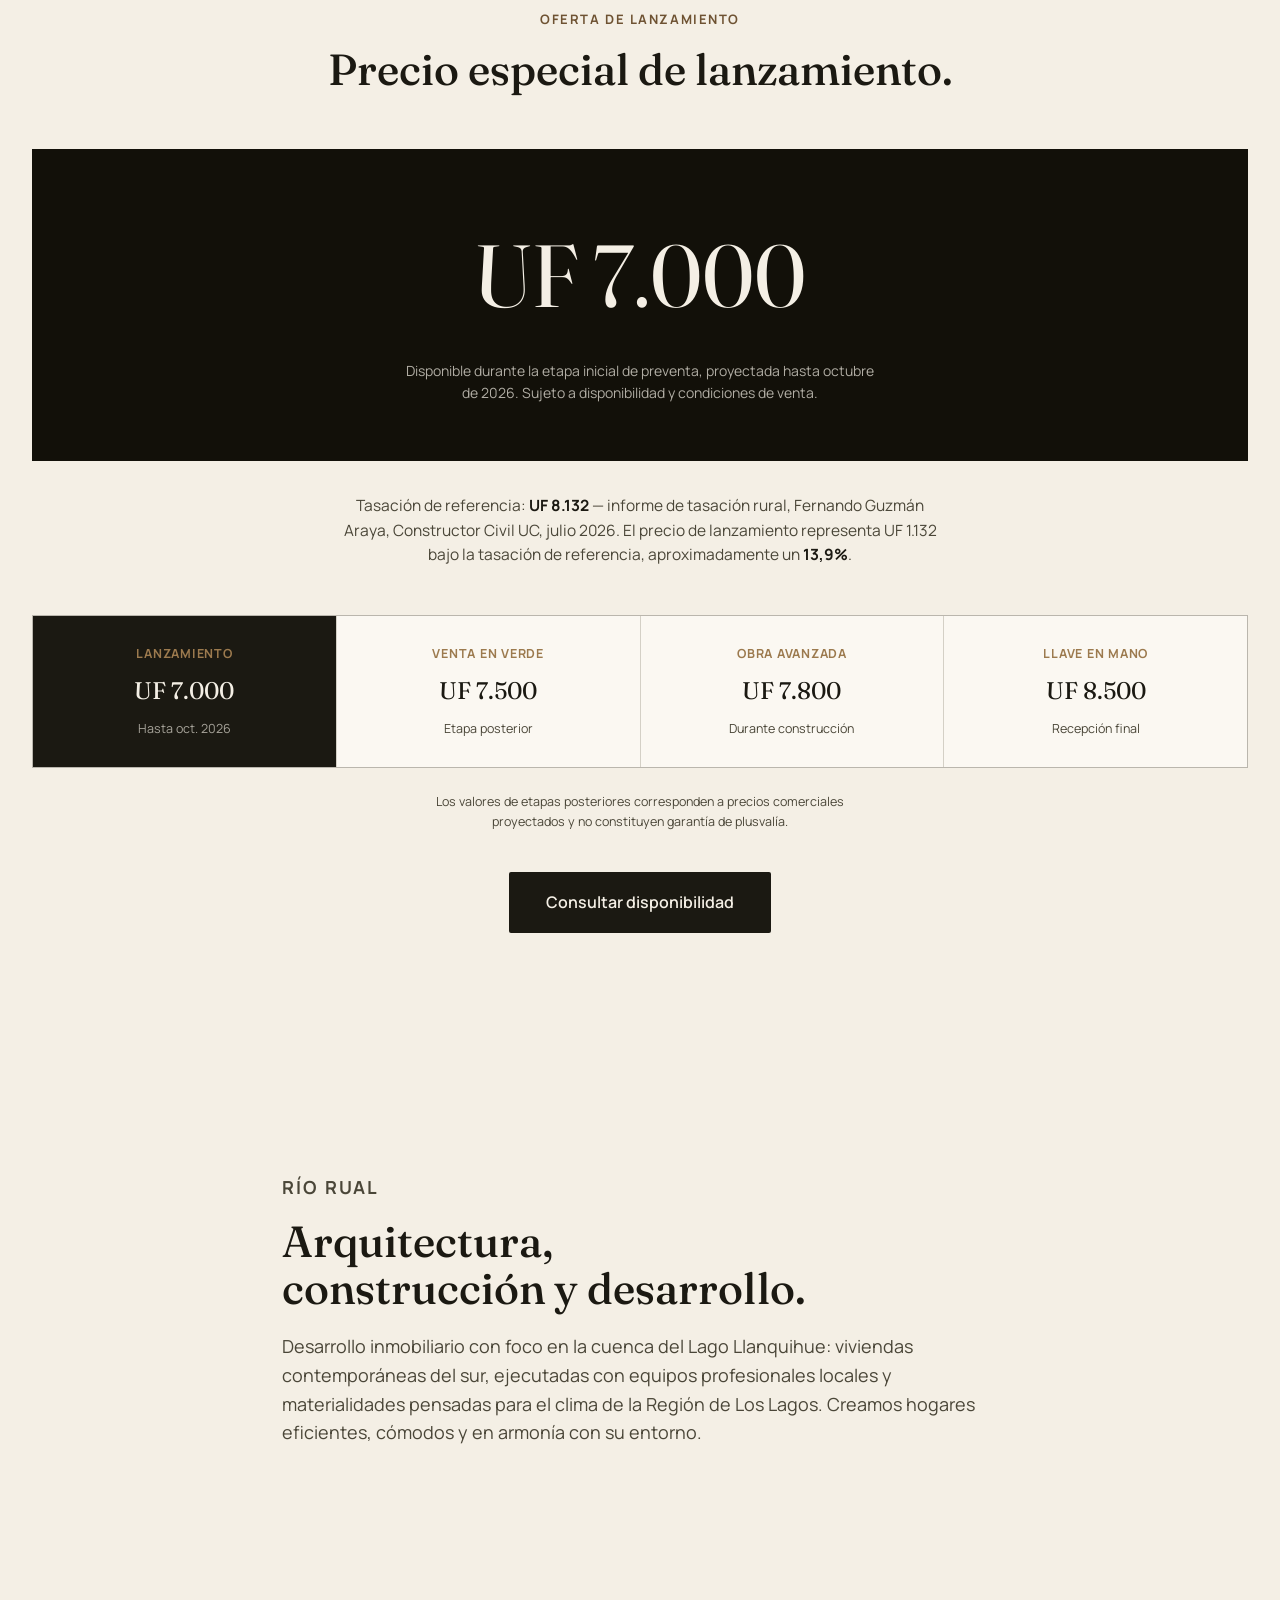
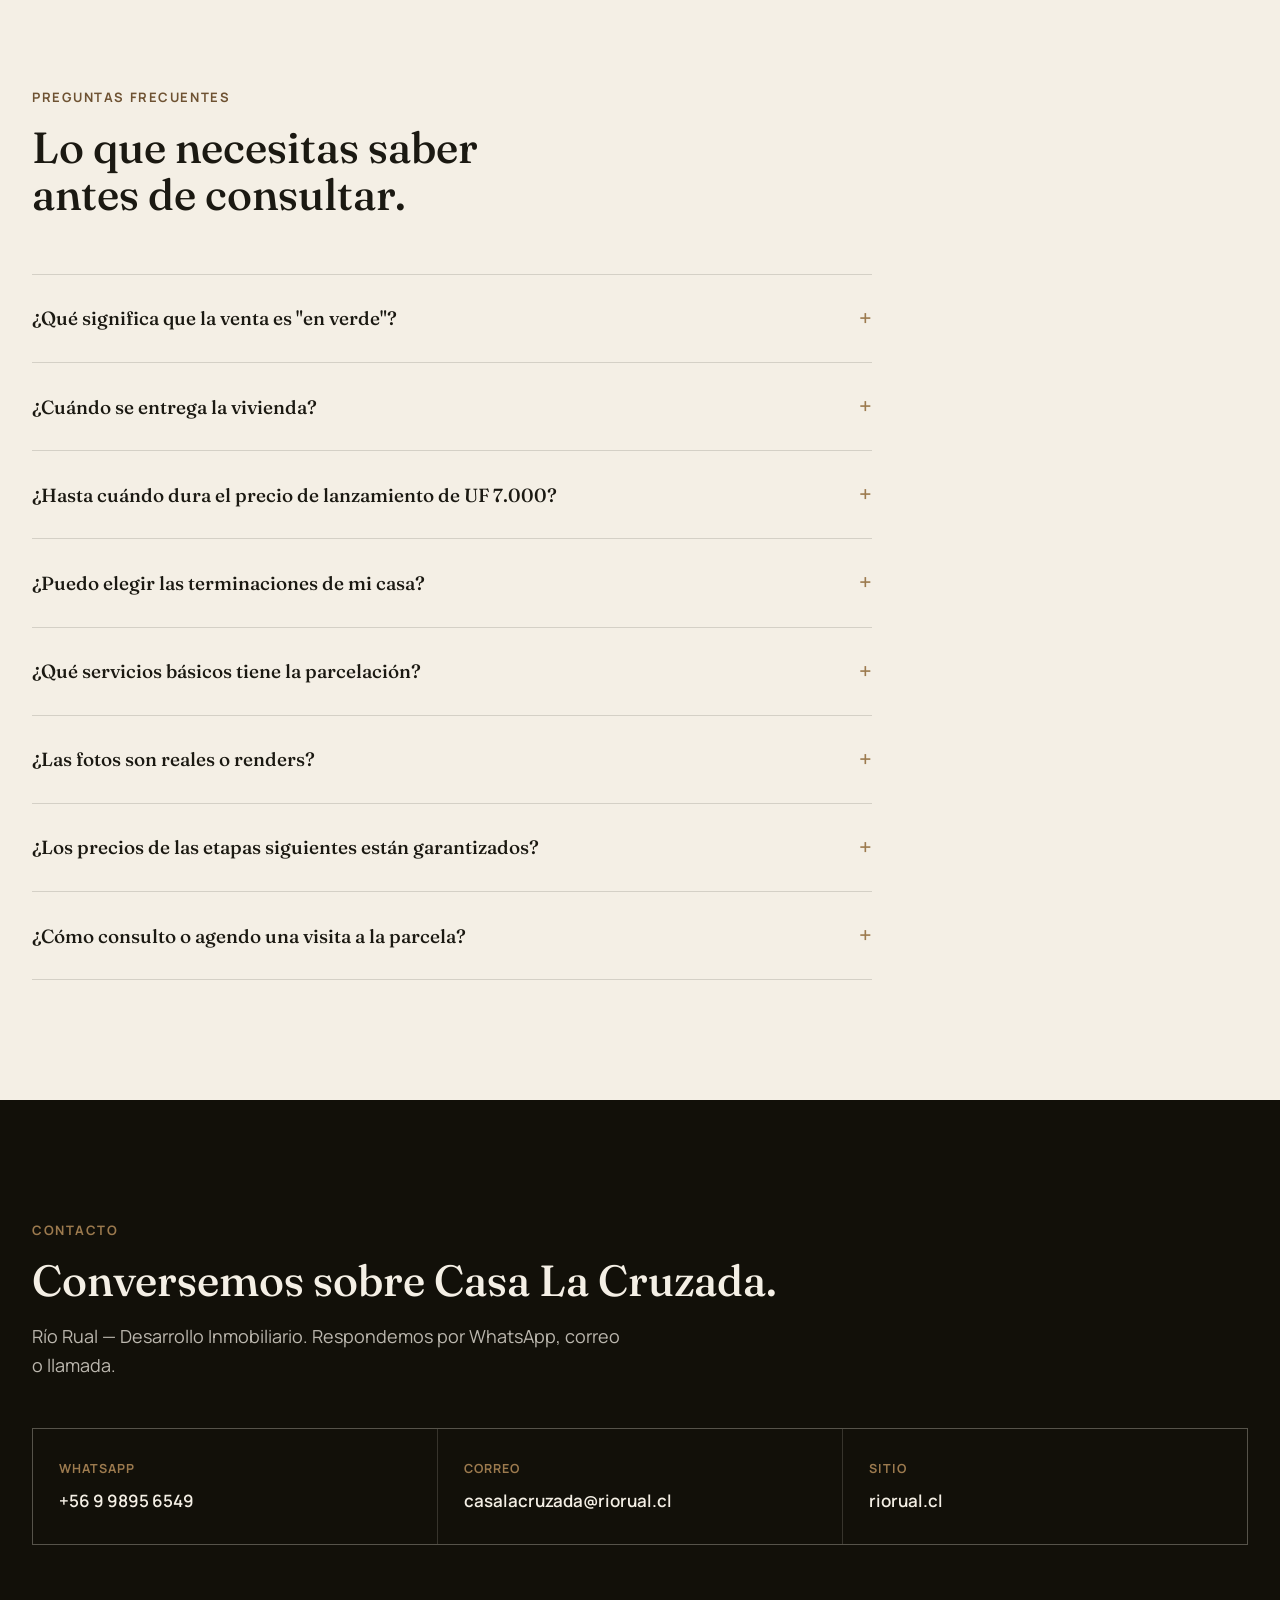
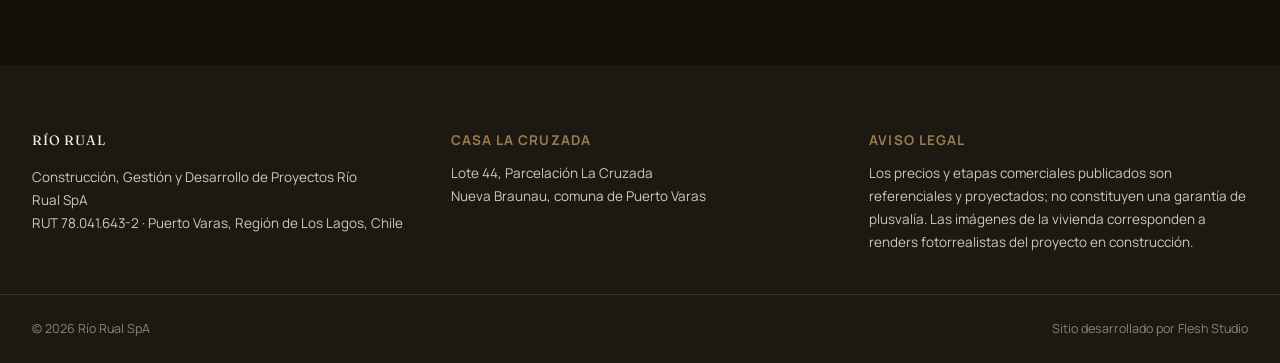
==== commit 86924ad2: "Update index.html" ====
--- a/index.html
+++ b/index.html
@@ -4,7 +4,7 @@
 <meta property="og:image:width" content="630">
 <meta property="og:image:height" content="630">
 <meta name="twitter:card" content="summary_large_image">
-<meta name="twitter:image" content="https://flesh-studio.github.io/petunia-bariloche/assets/img/og-image.jpg"><head>
+<meta name="twitter:image" content="https://flesh-studio.github.io/petunia-bariloche/assets/img/og-image.jpg"> <head>
 <meta charset="UTF-8">
 <meta name="viewport" content="width=device-width, initial-scale=1, viewport-fit=cover">
 <title>Casa La Cruzada · Puerto Varas — Venta en verde | Río Rual</title>
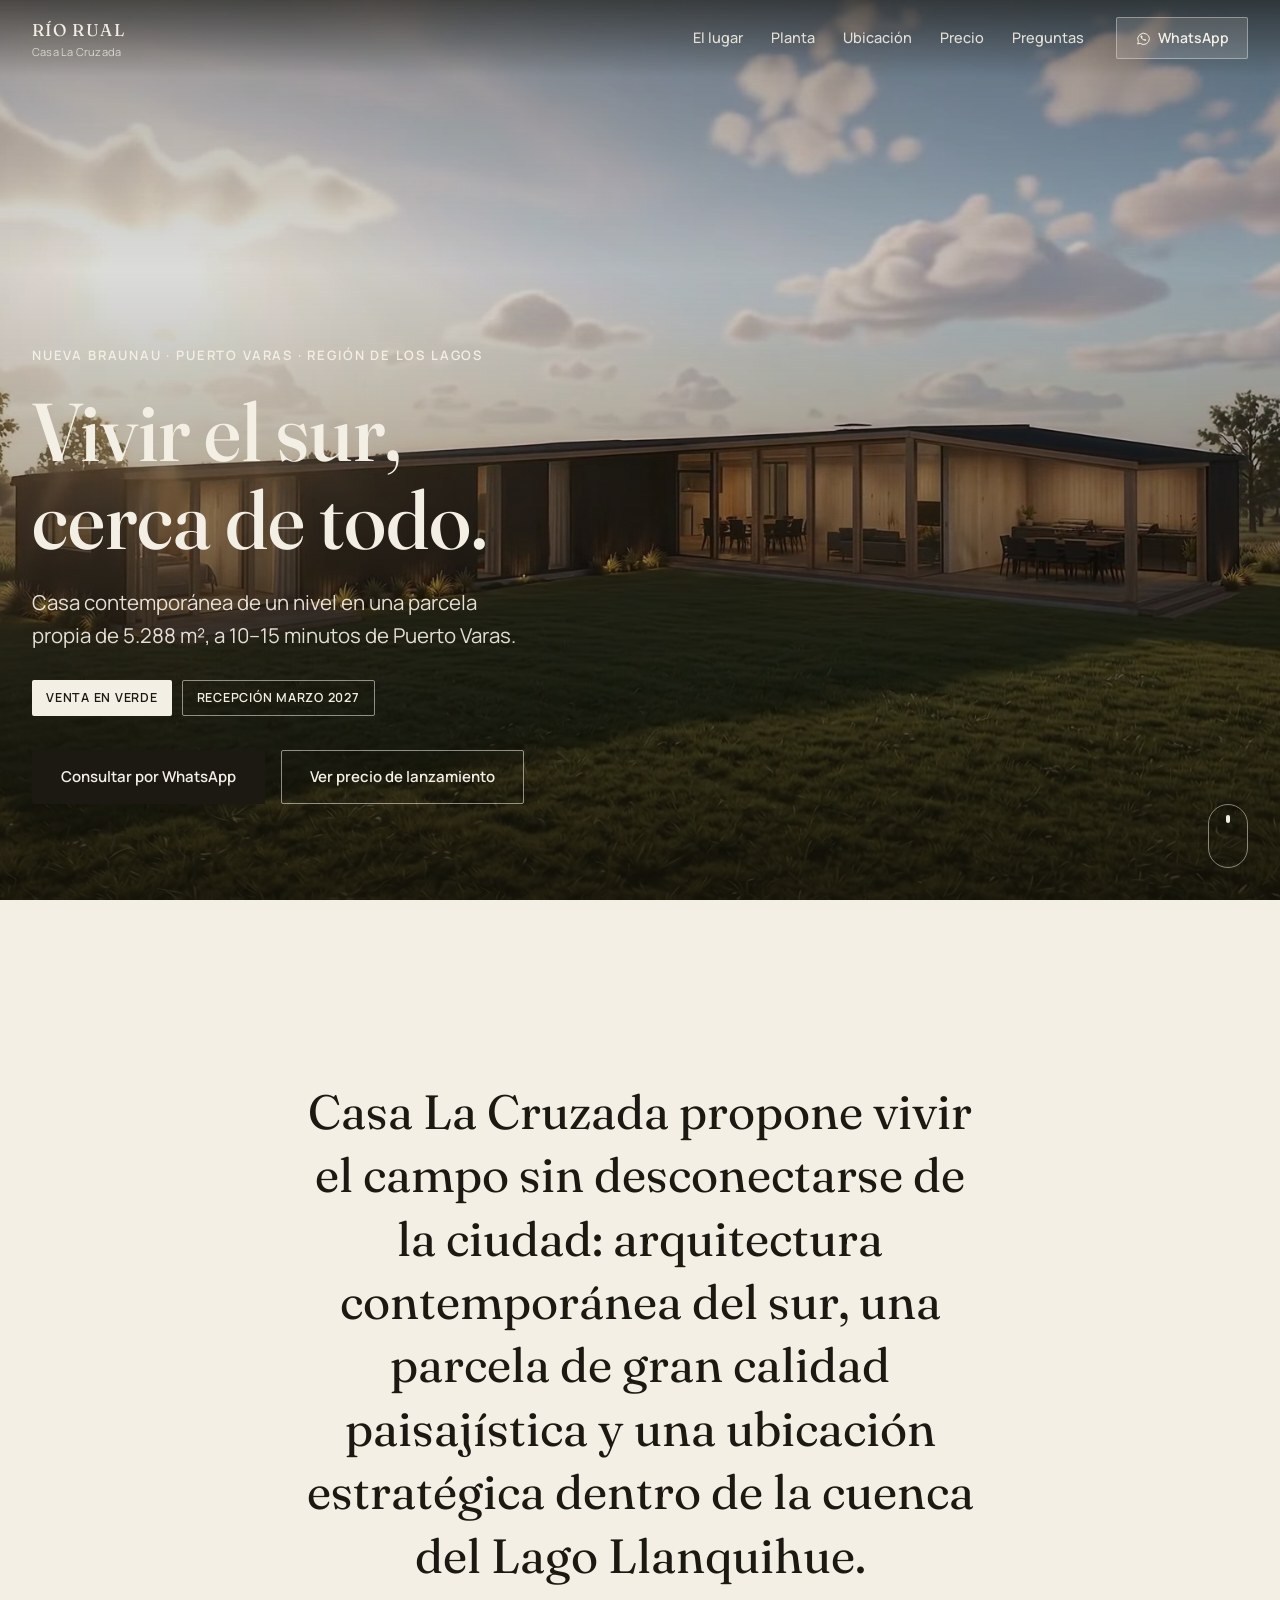
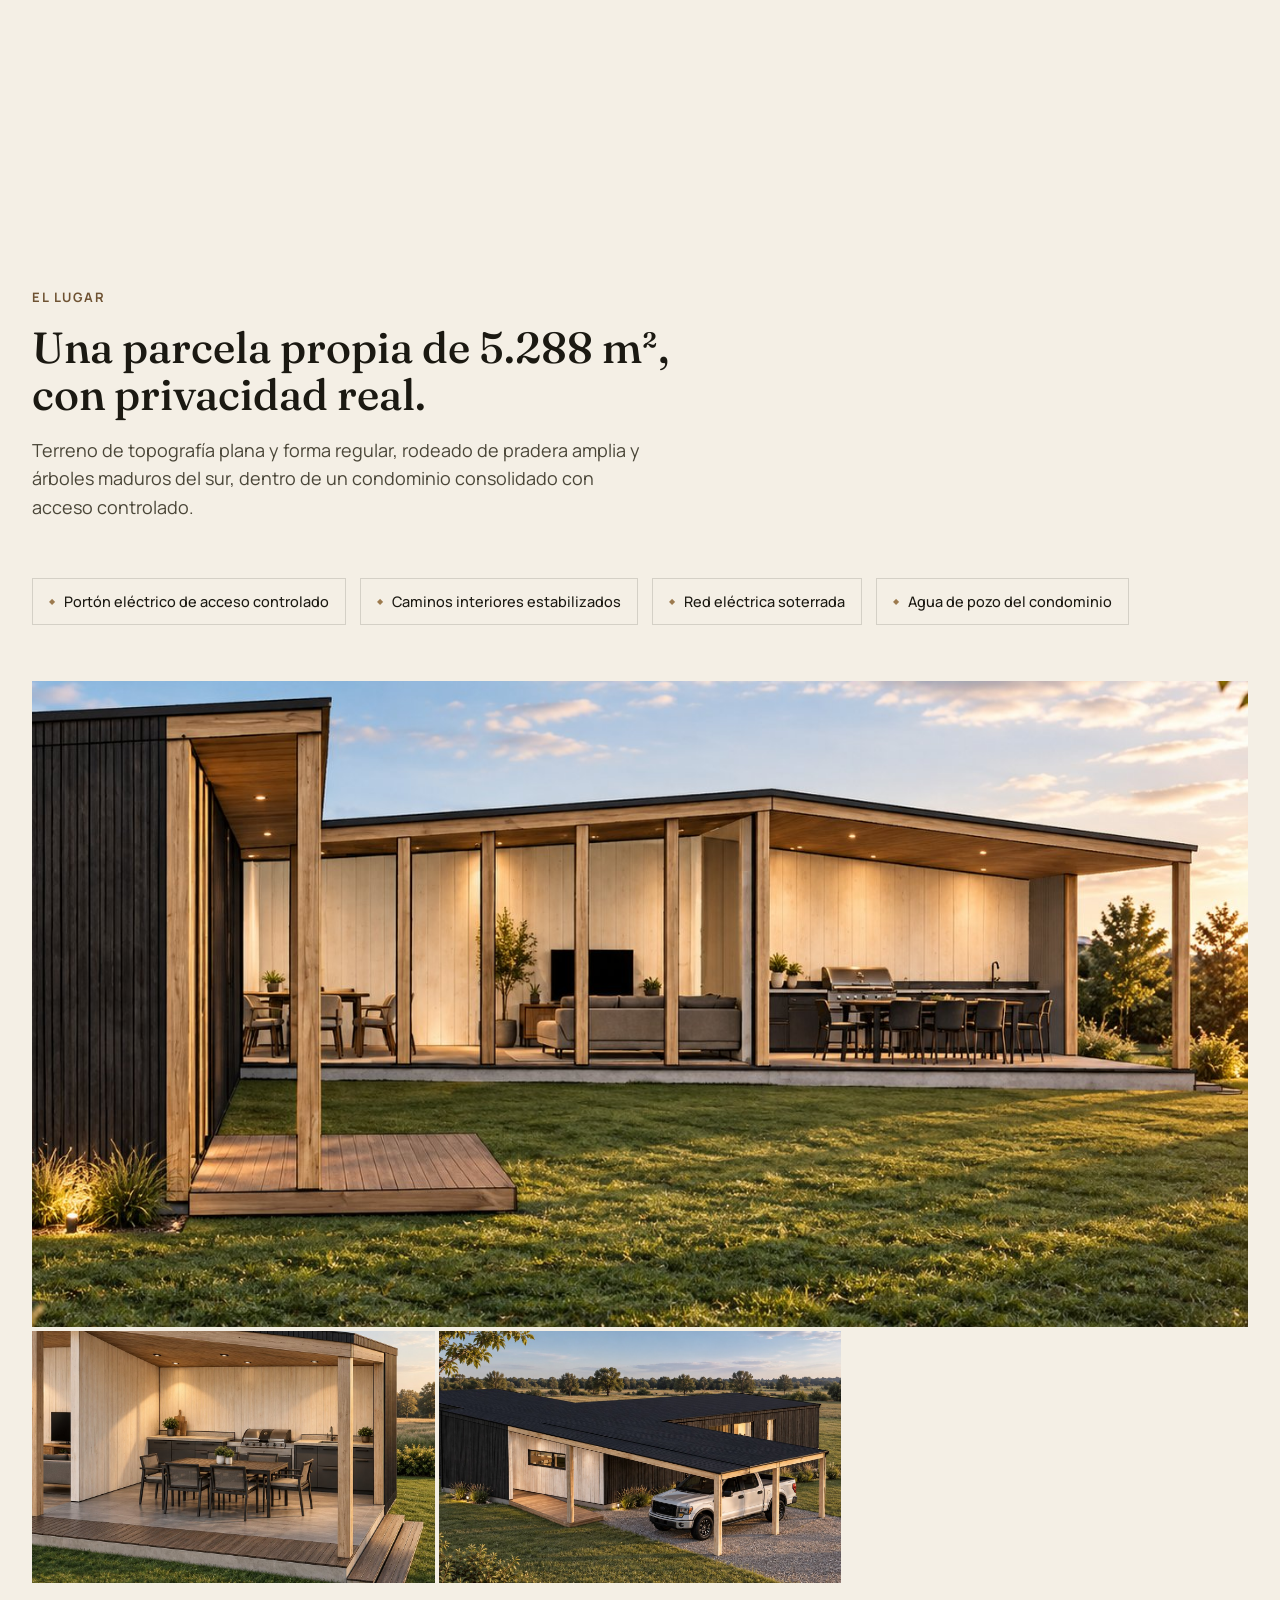
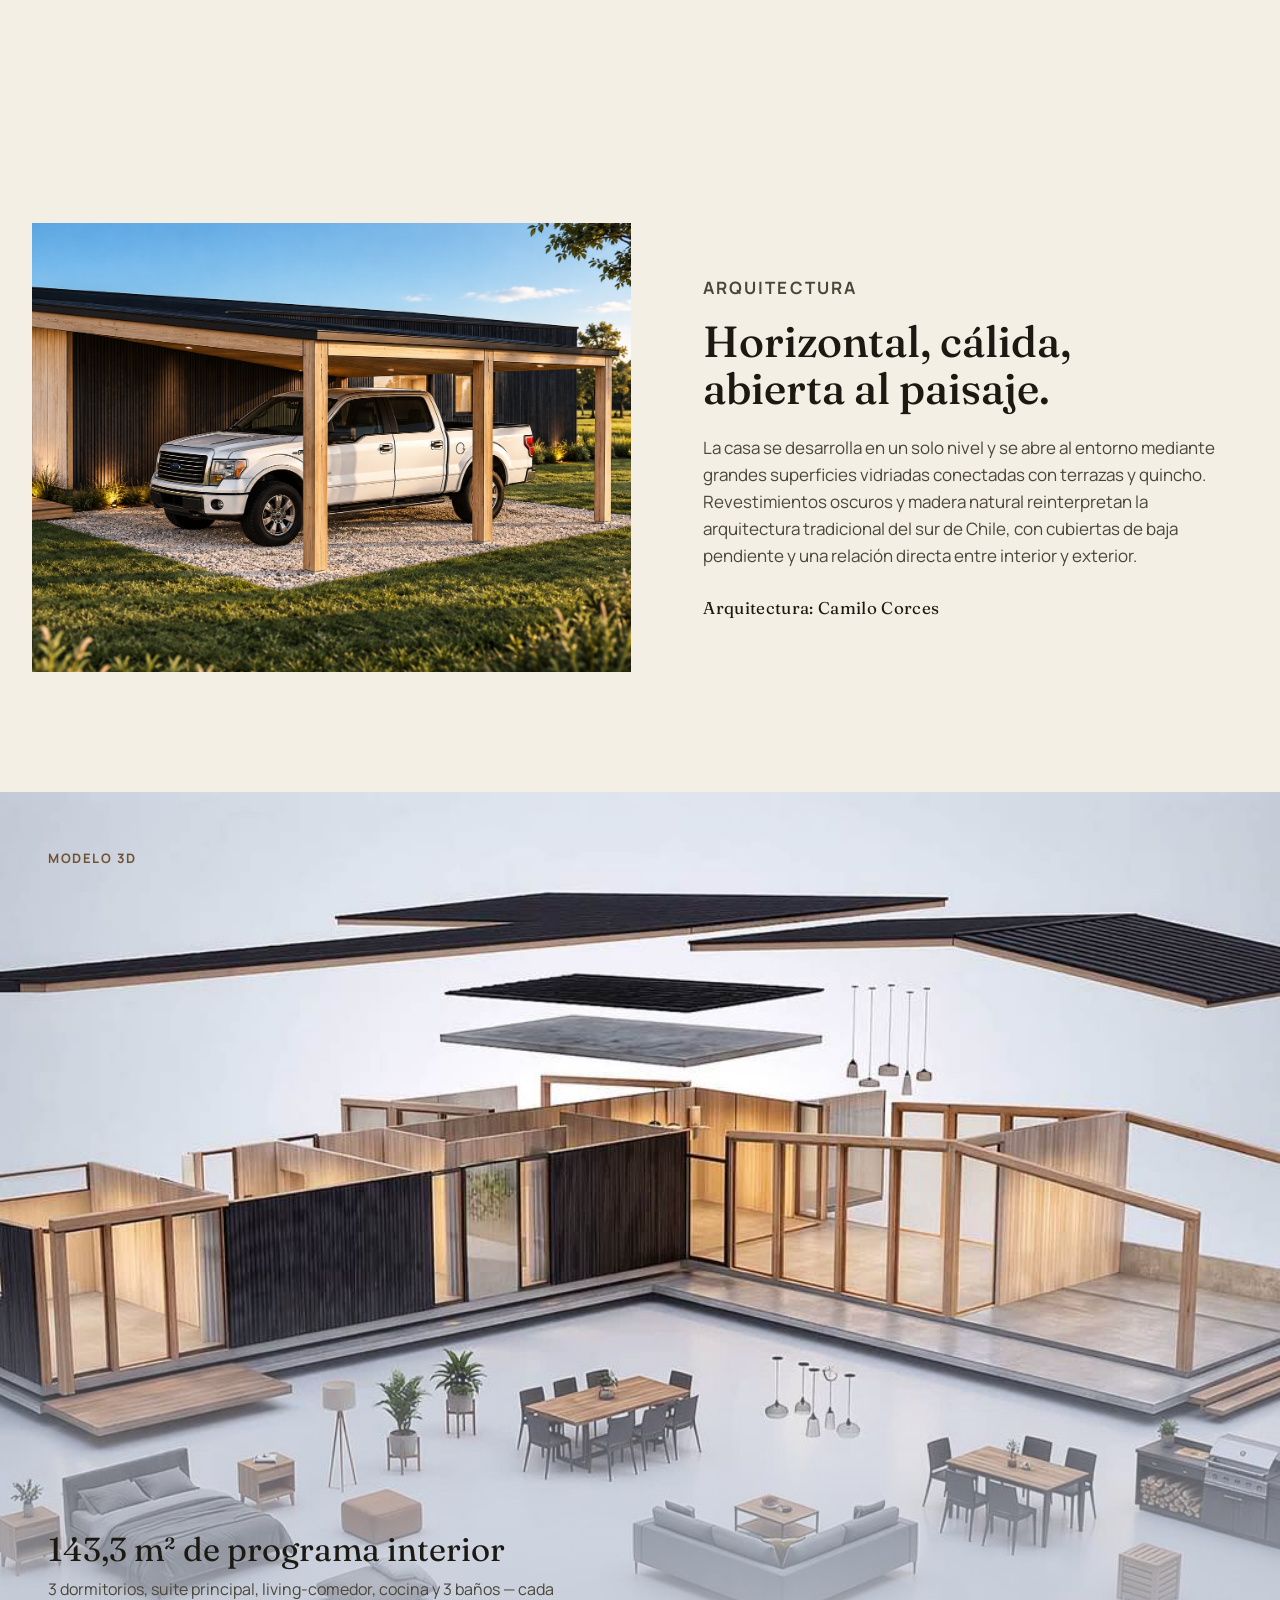
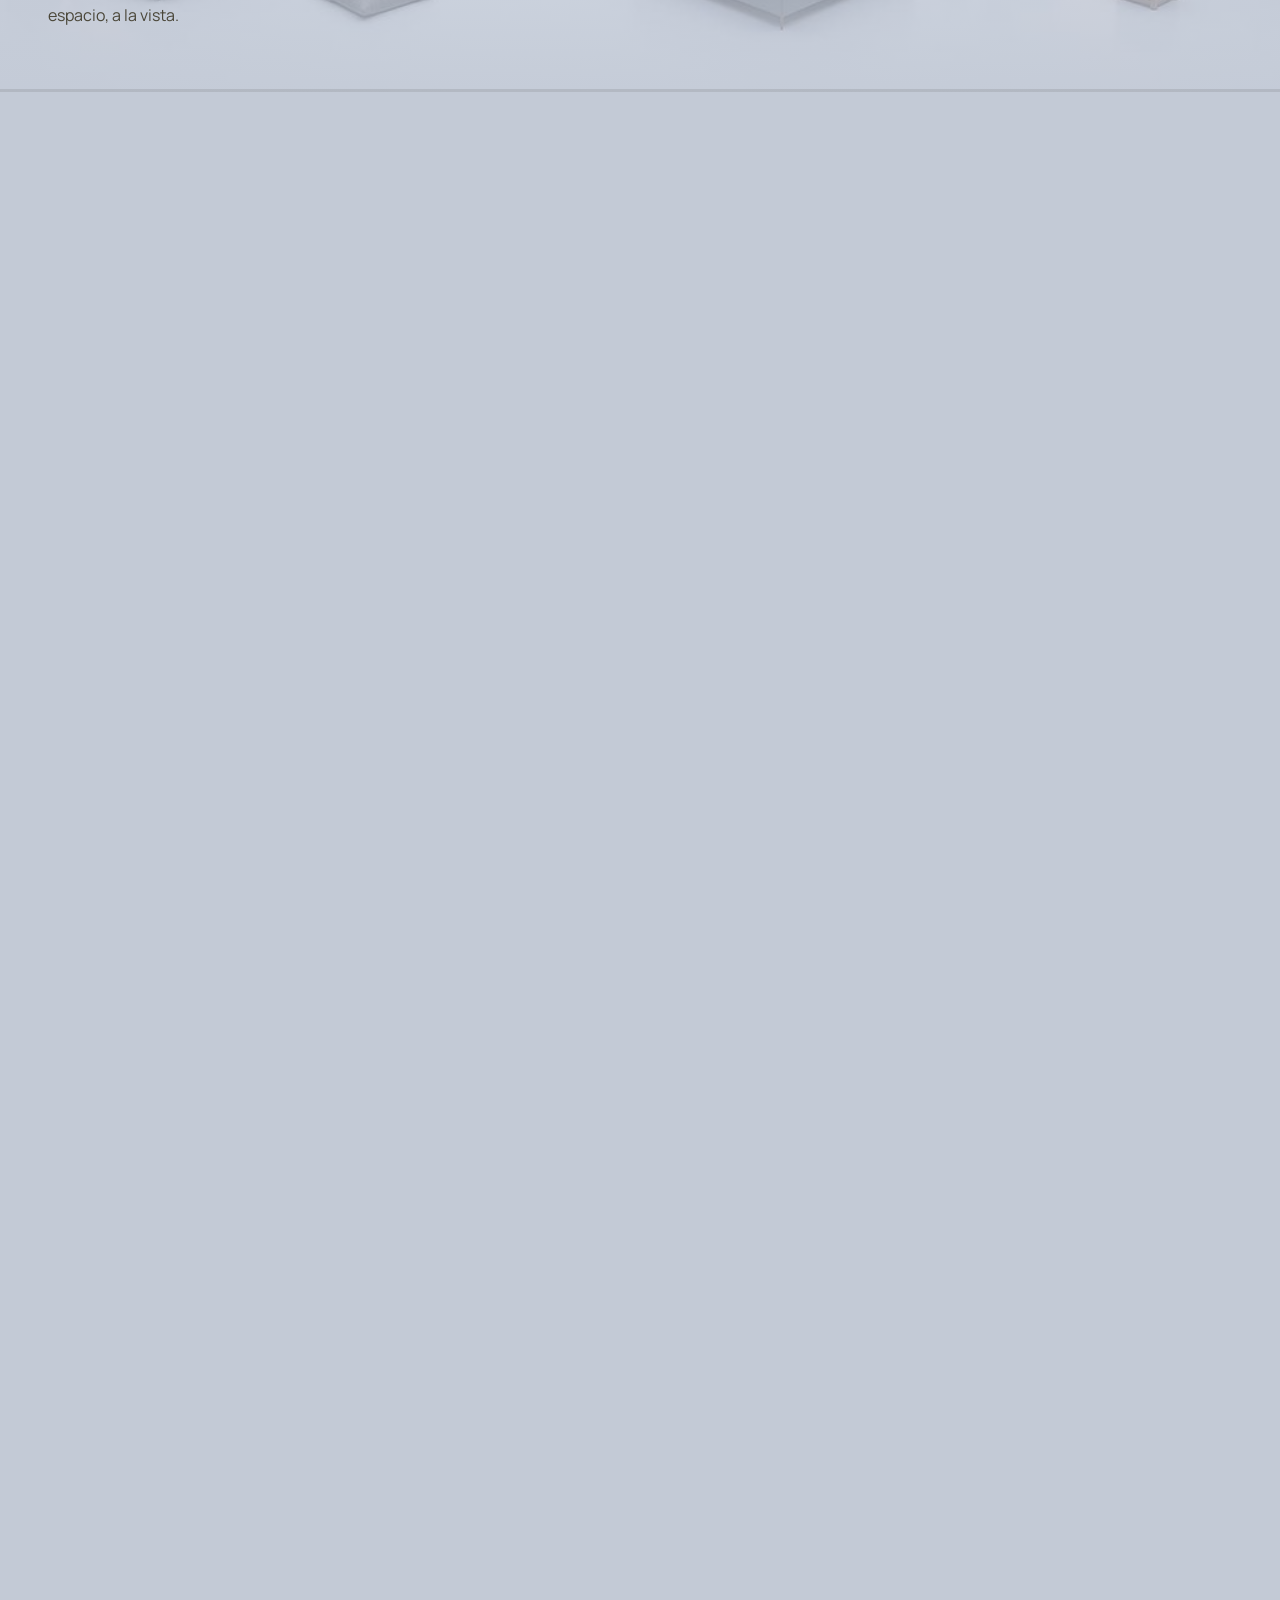
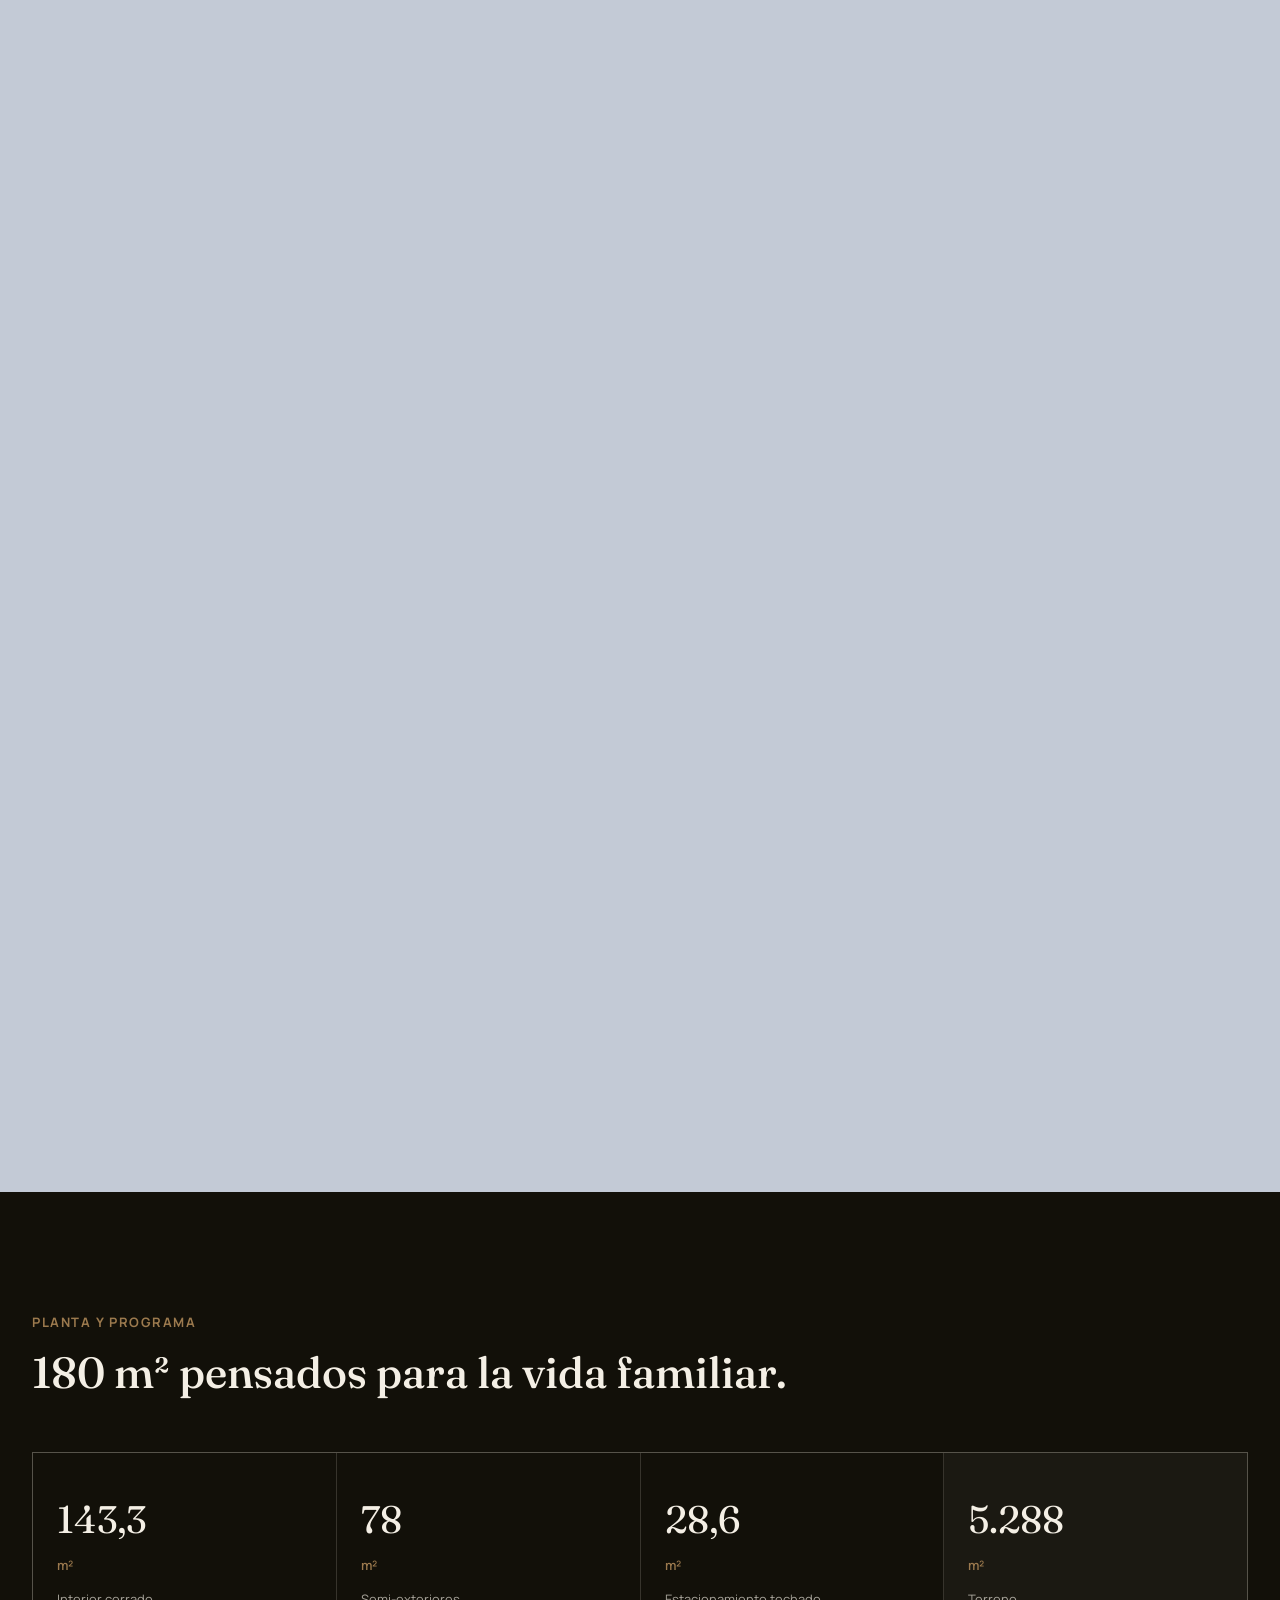
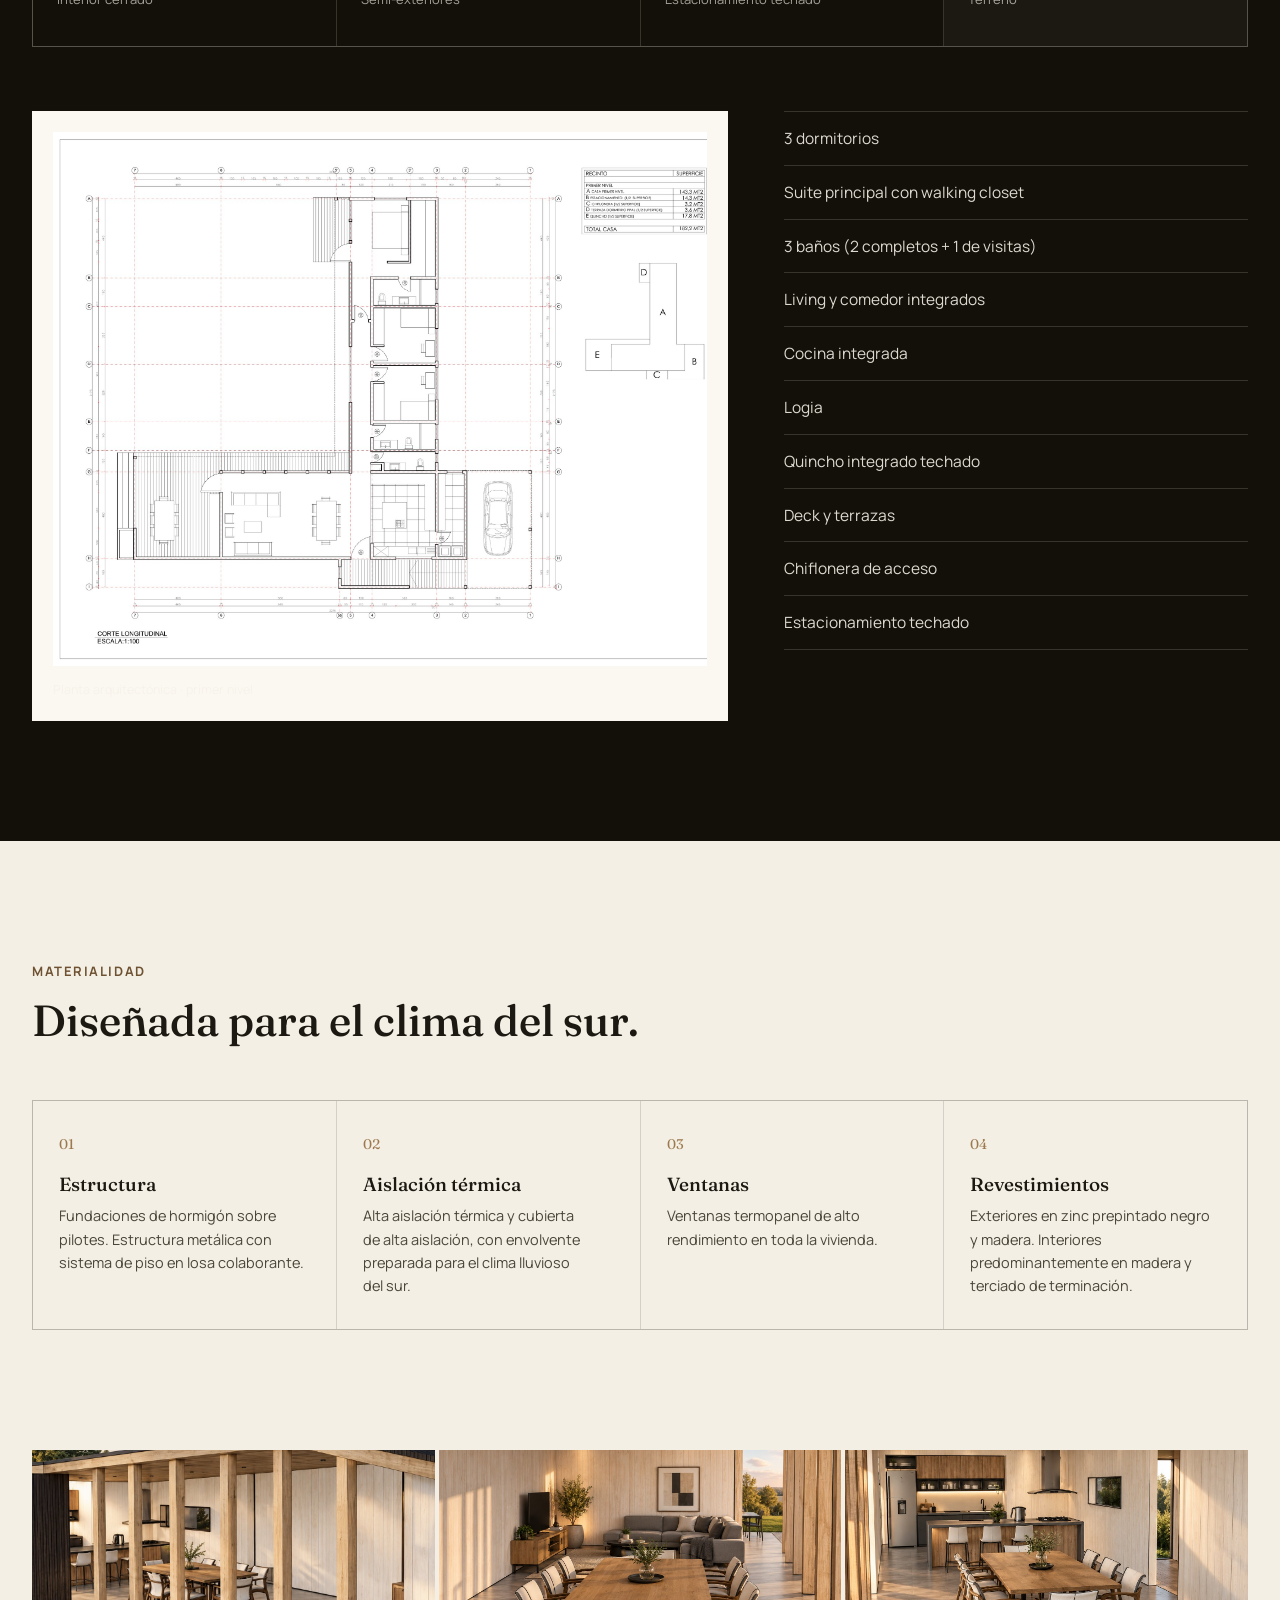
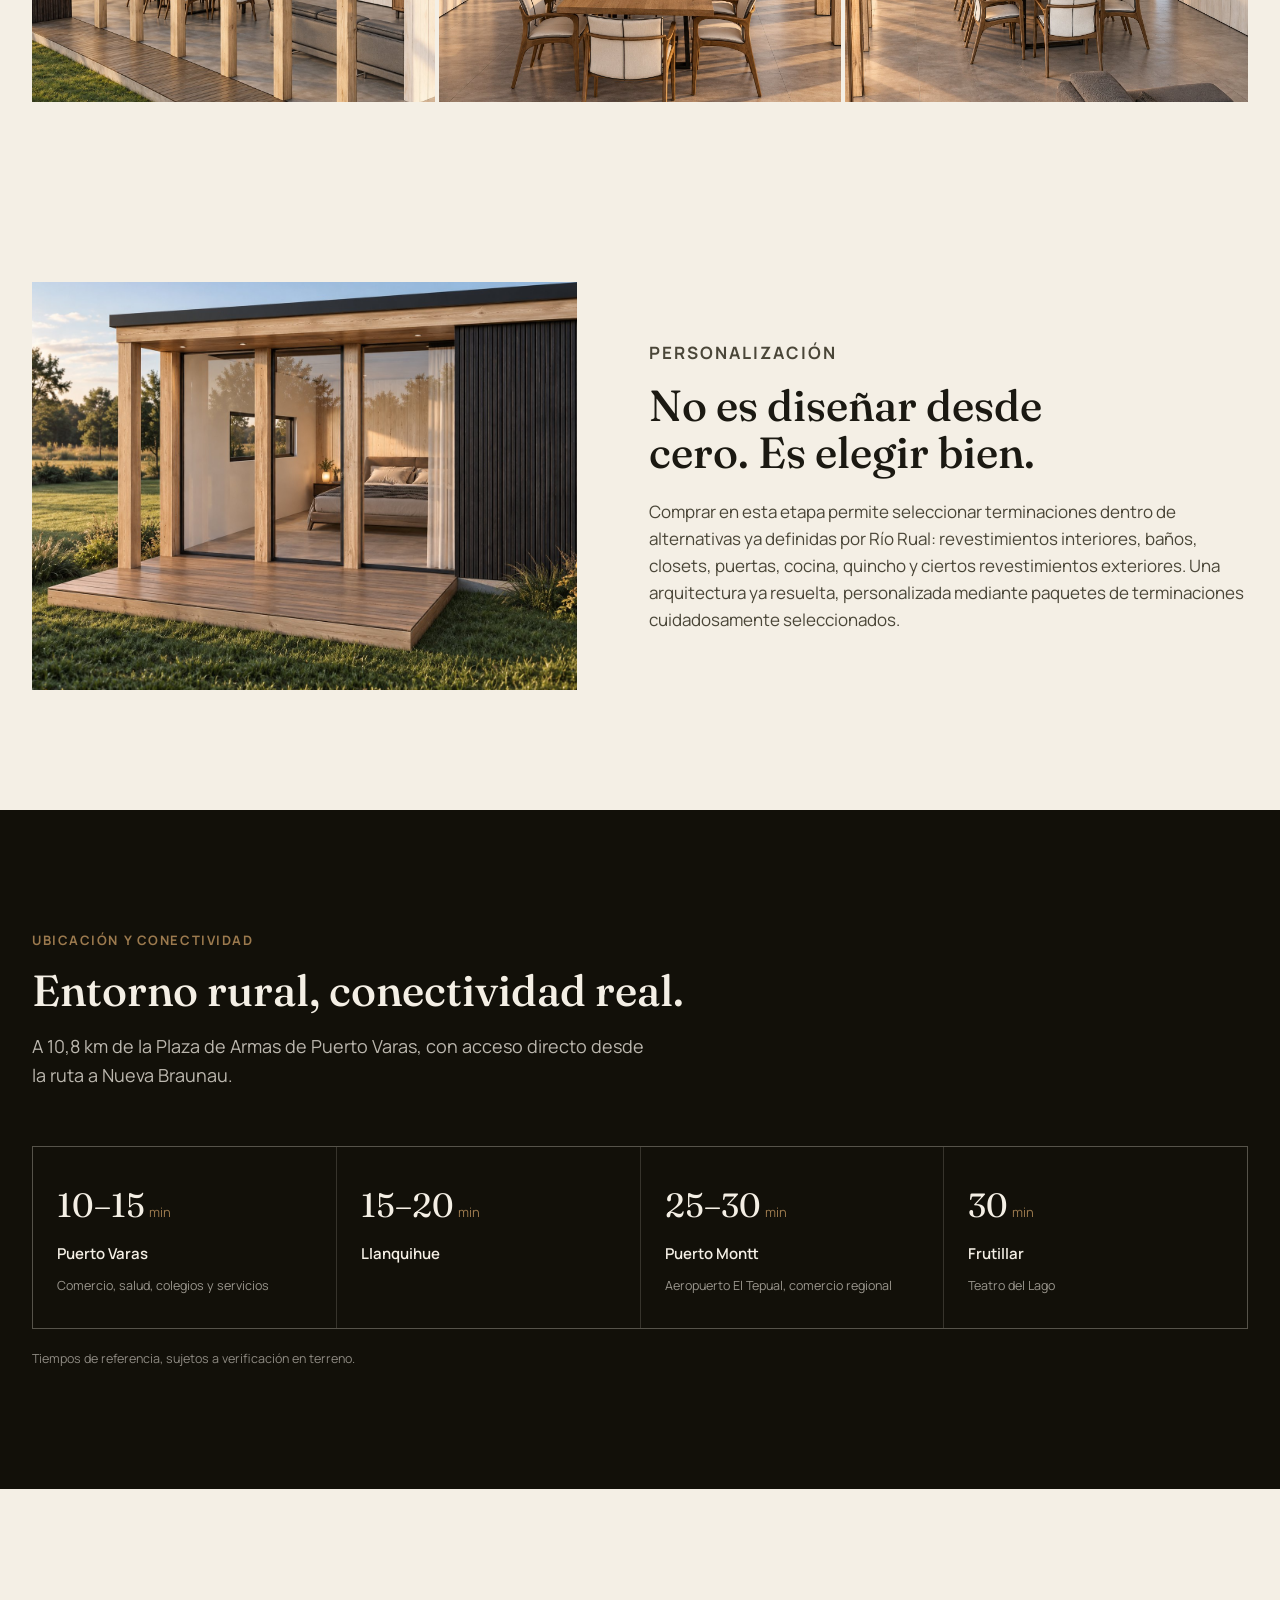
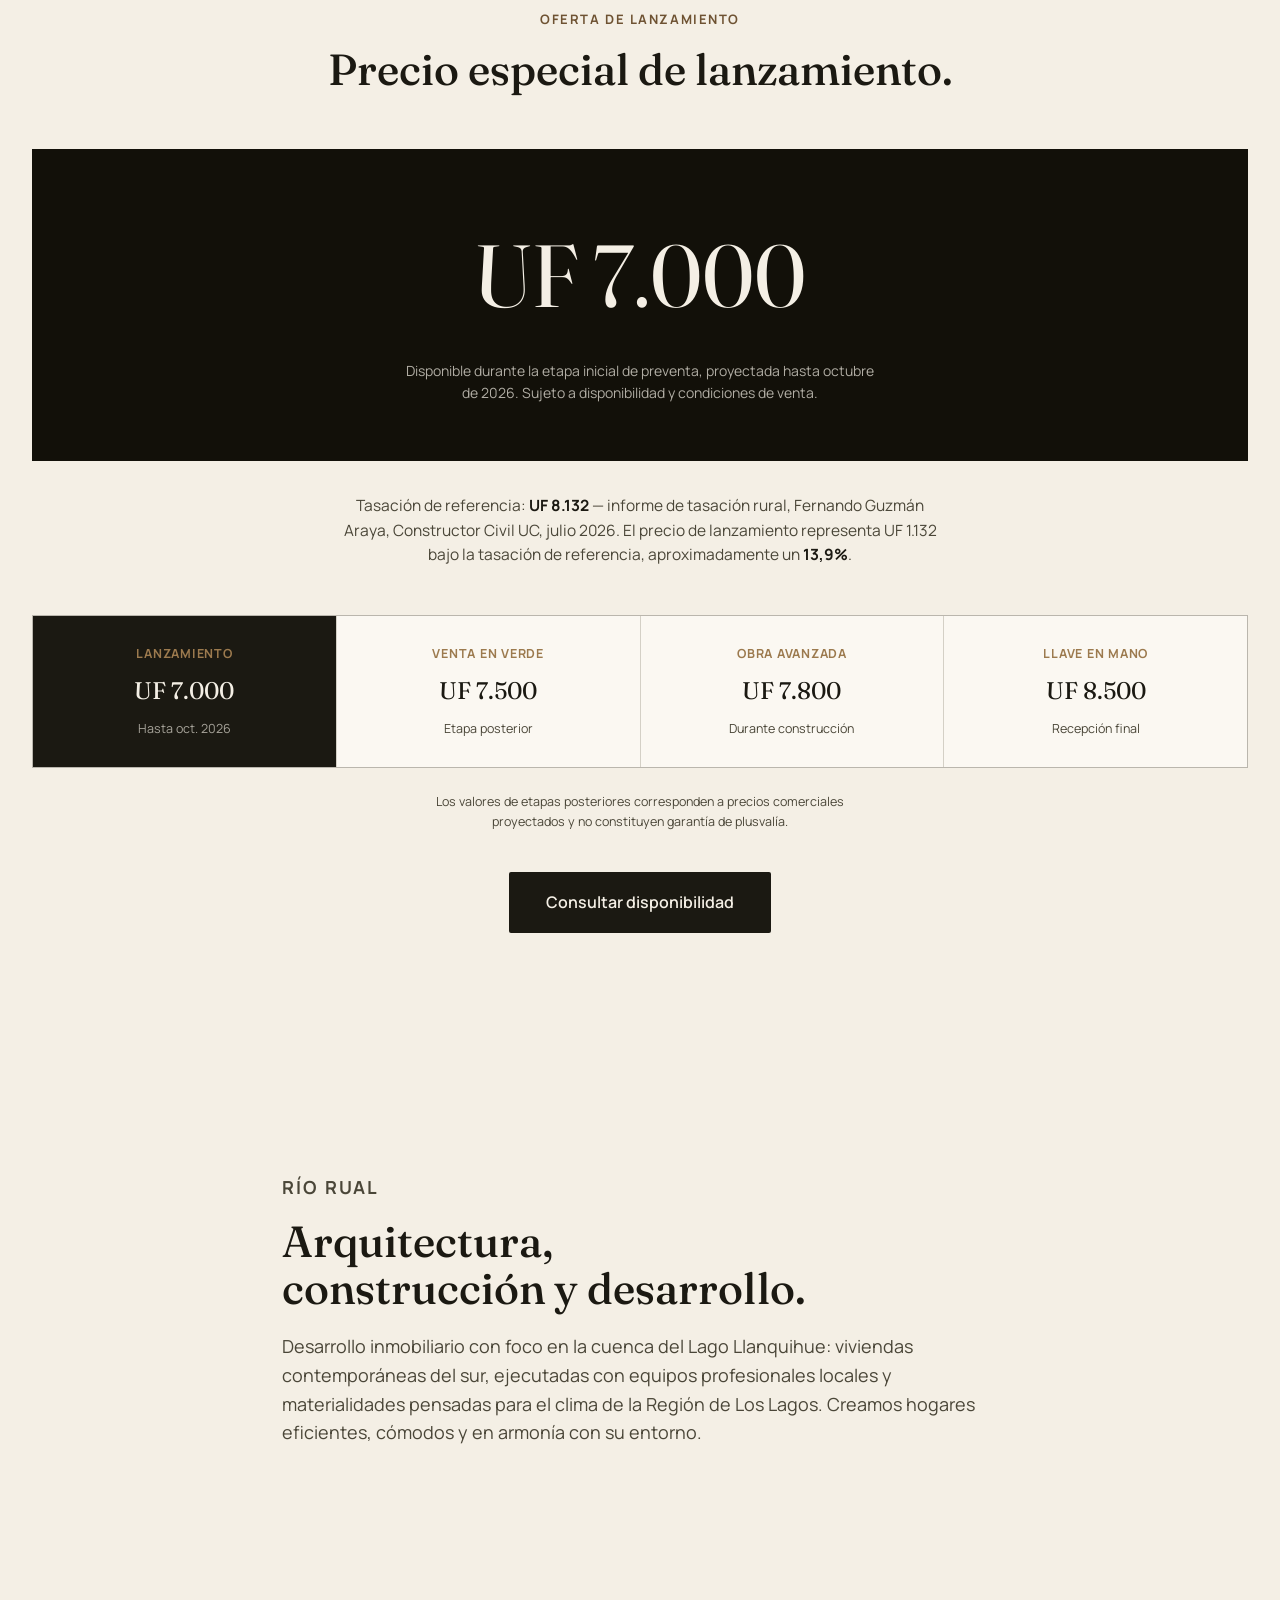
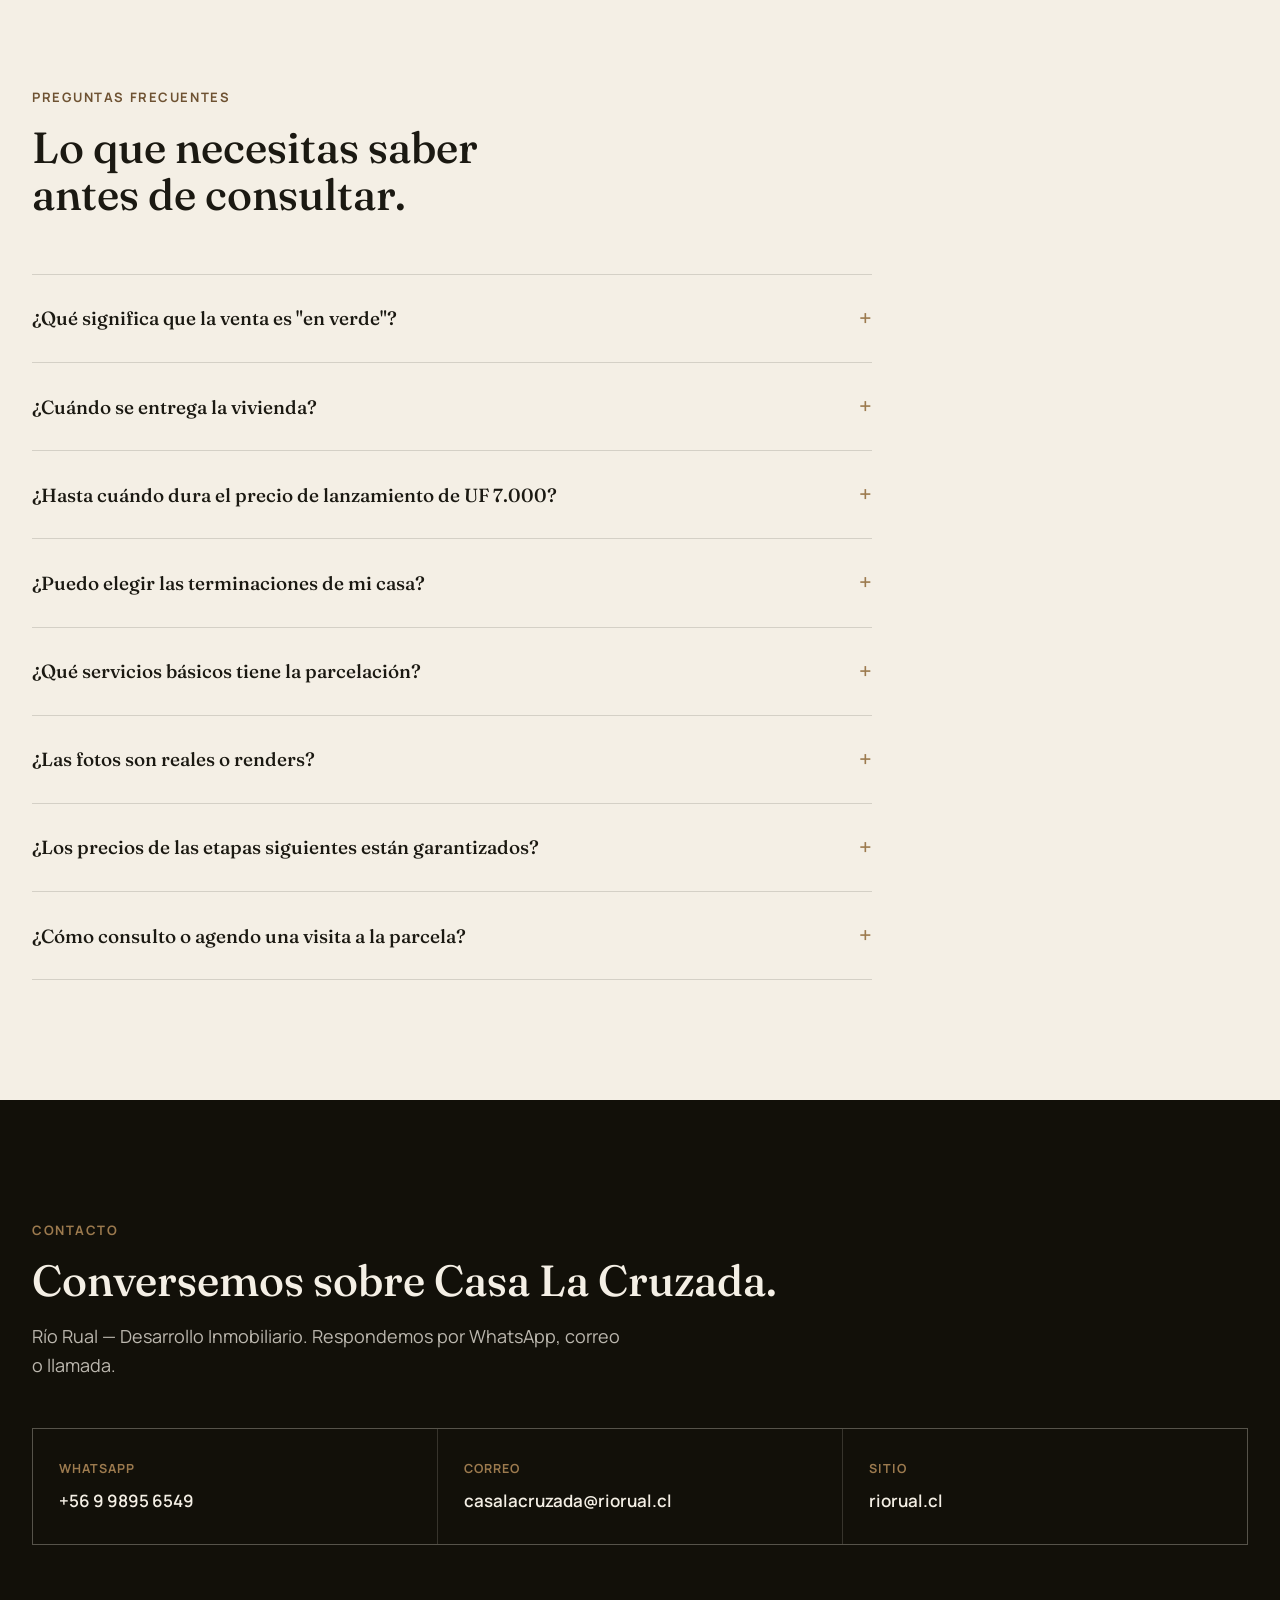
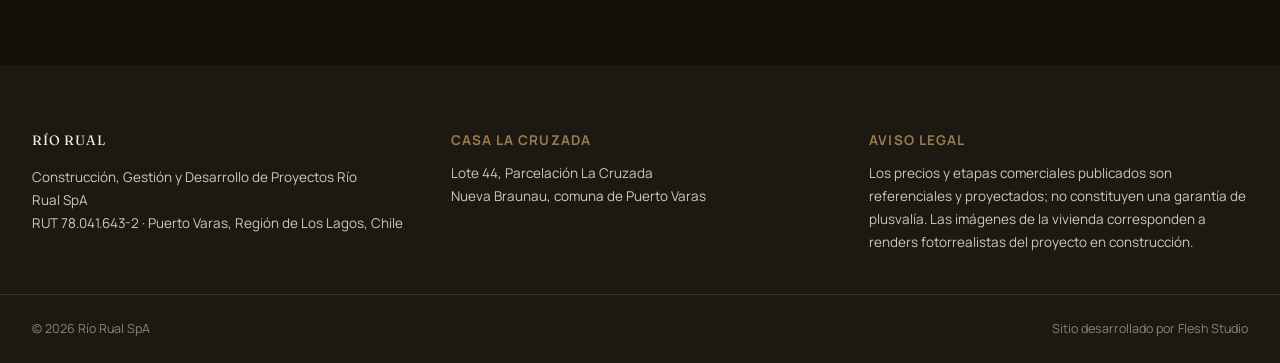
==== commit aa1bb53b: "Update index.html" ====
--- a/index.html
+++ b/index.html
@@ -1,8 +1,6 @@
 <!DOCTYPE html>
 <html lang="es-CL">
 <meta property="og:image" content="https://flesh-studio.github.io/petunia-bariloche/assets/img/og-image.jpg">
-<meta property="og:image:width" content="630">
-<meta property="og:image:height" content="630">
 <meta name="twitter:card" content="summary_large_image">
 <meta name="twitter:image" content="https://flesh-studio.github.io/petunia-bariloche/assets/img/og-image.jpg"> <head>
 <meta charset="UTF-8">
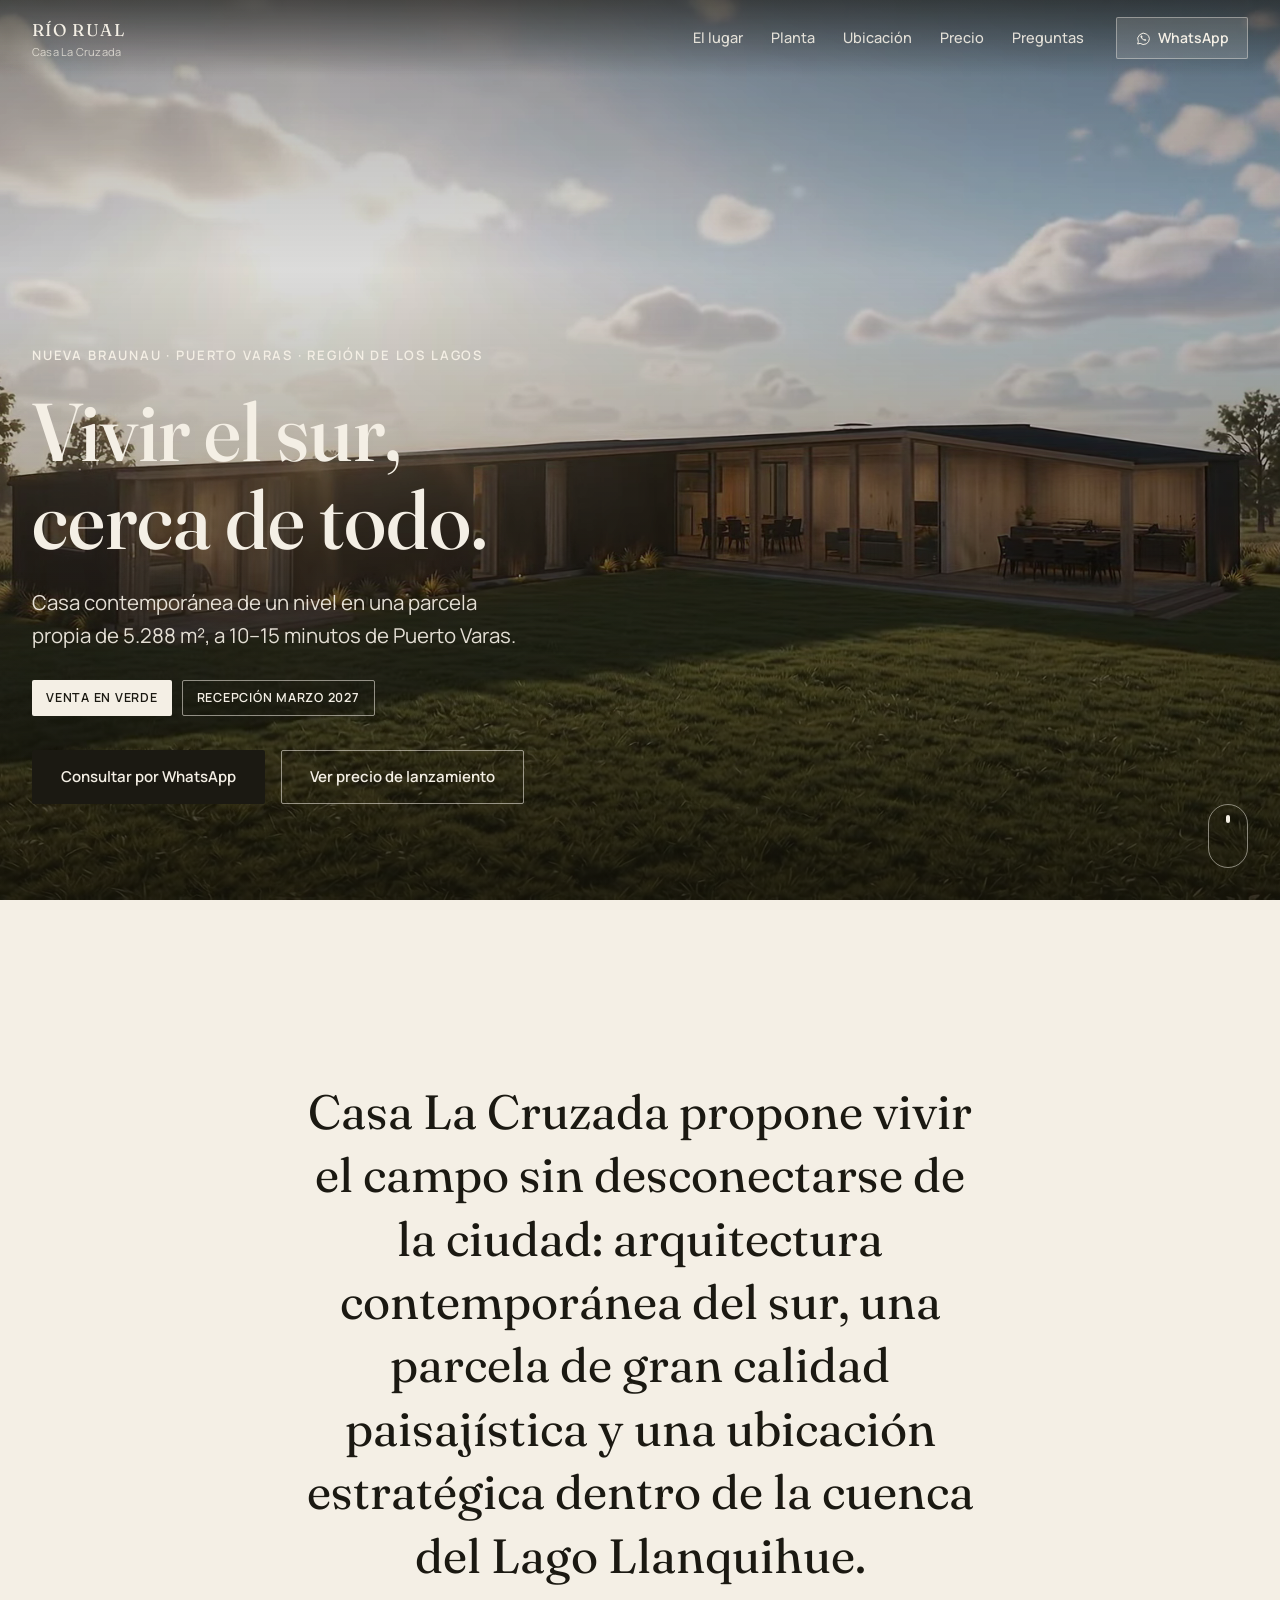
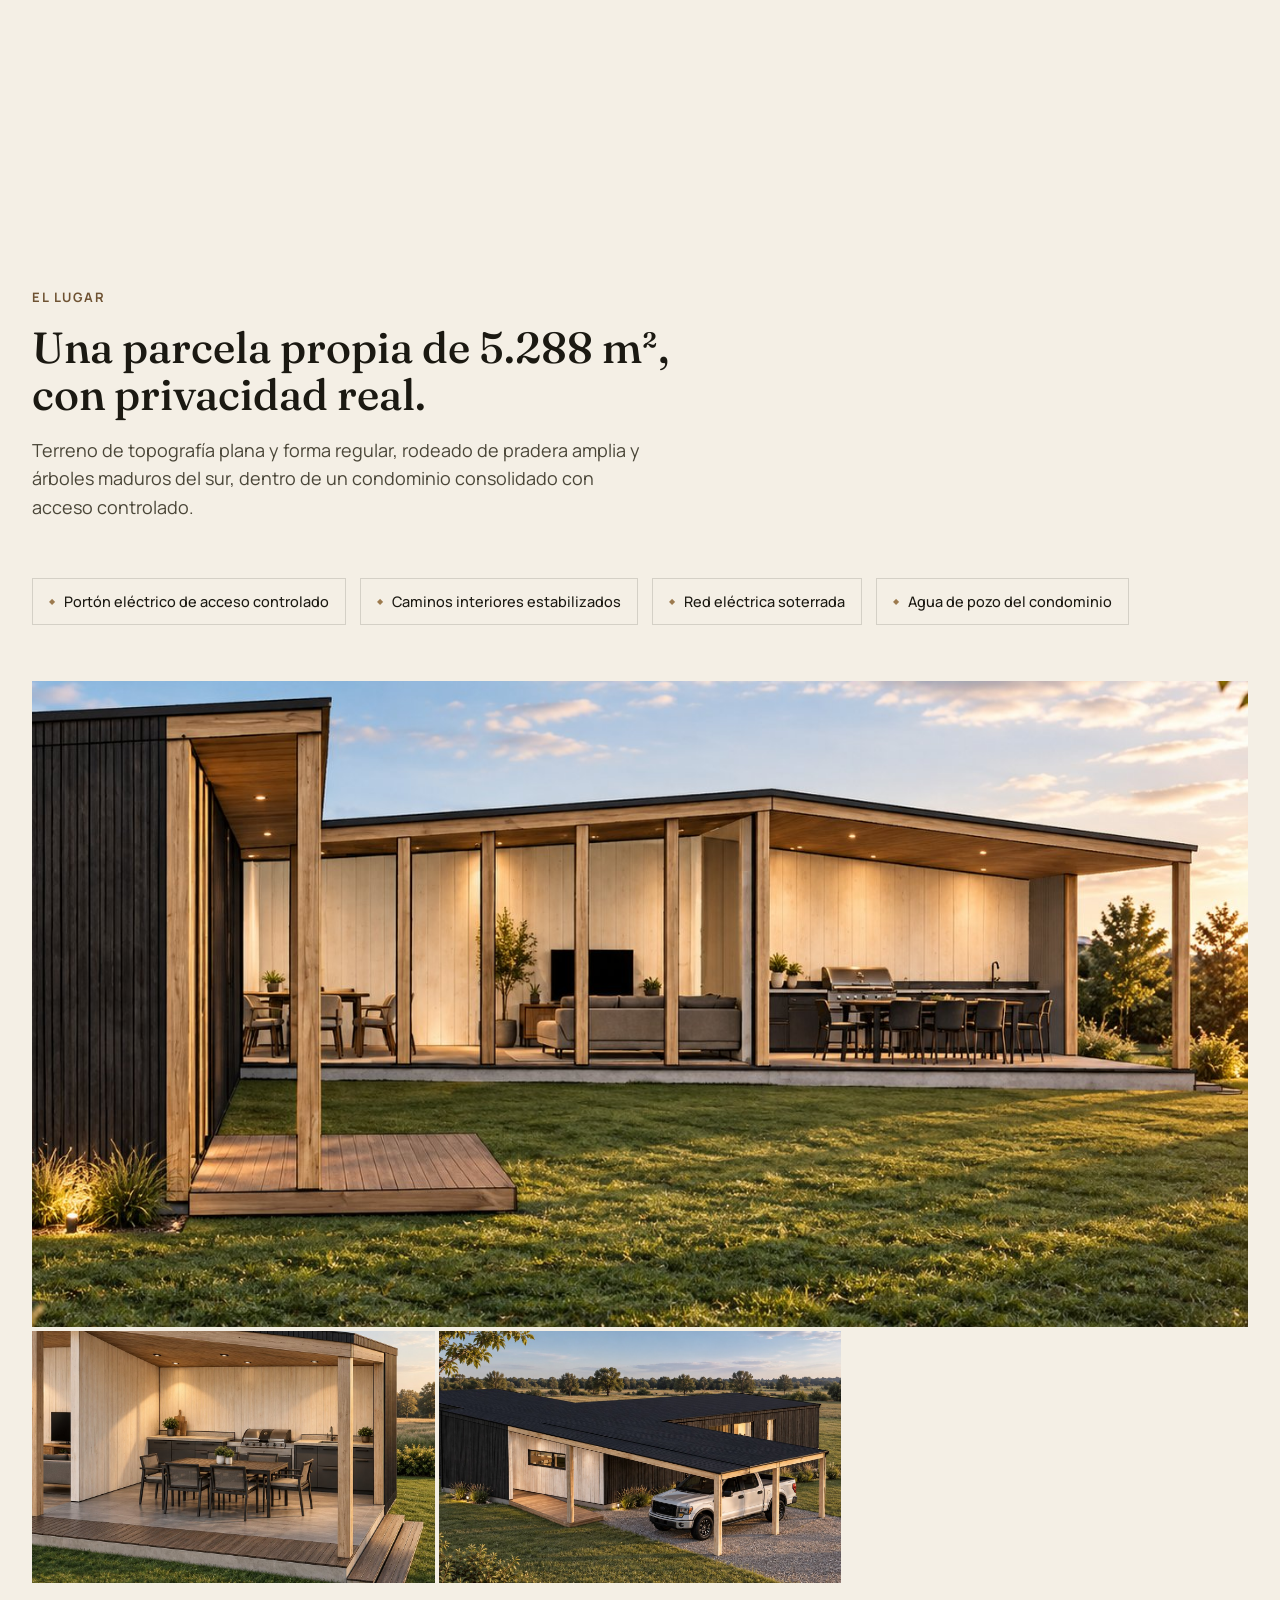
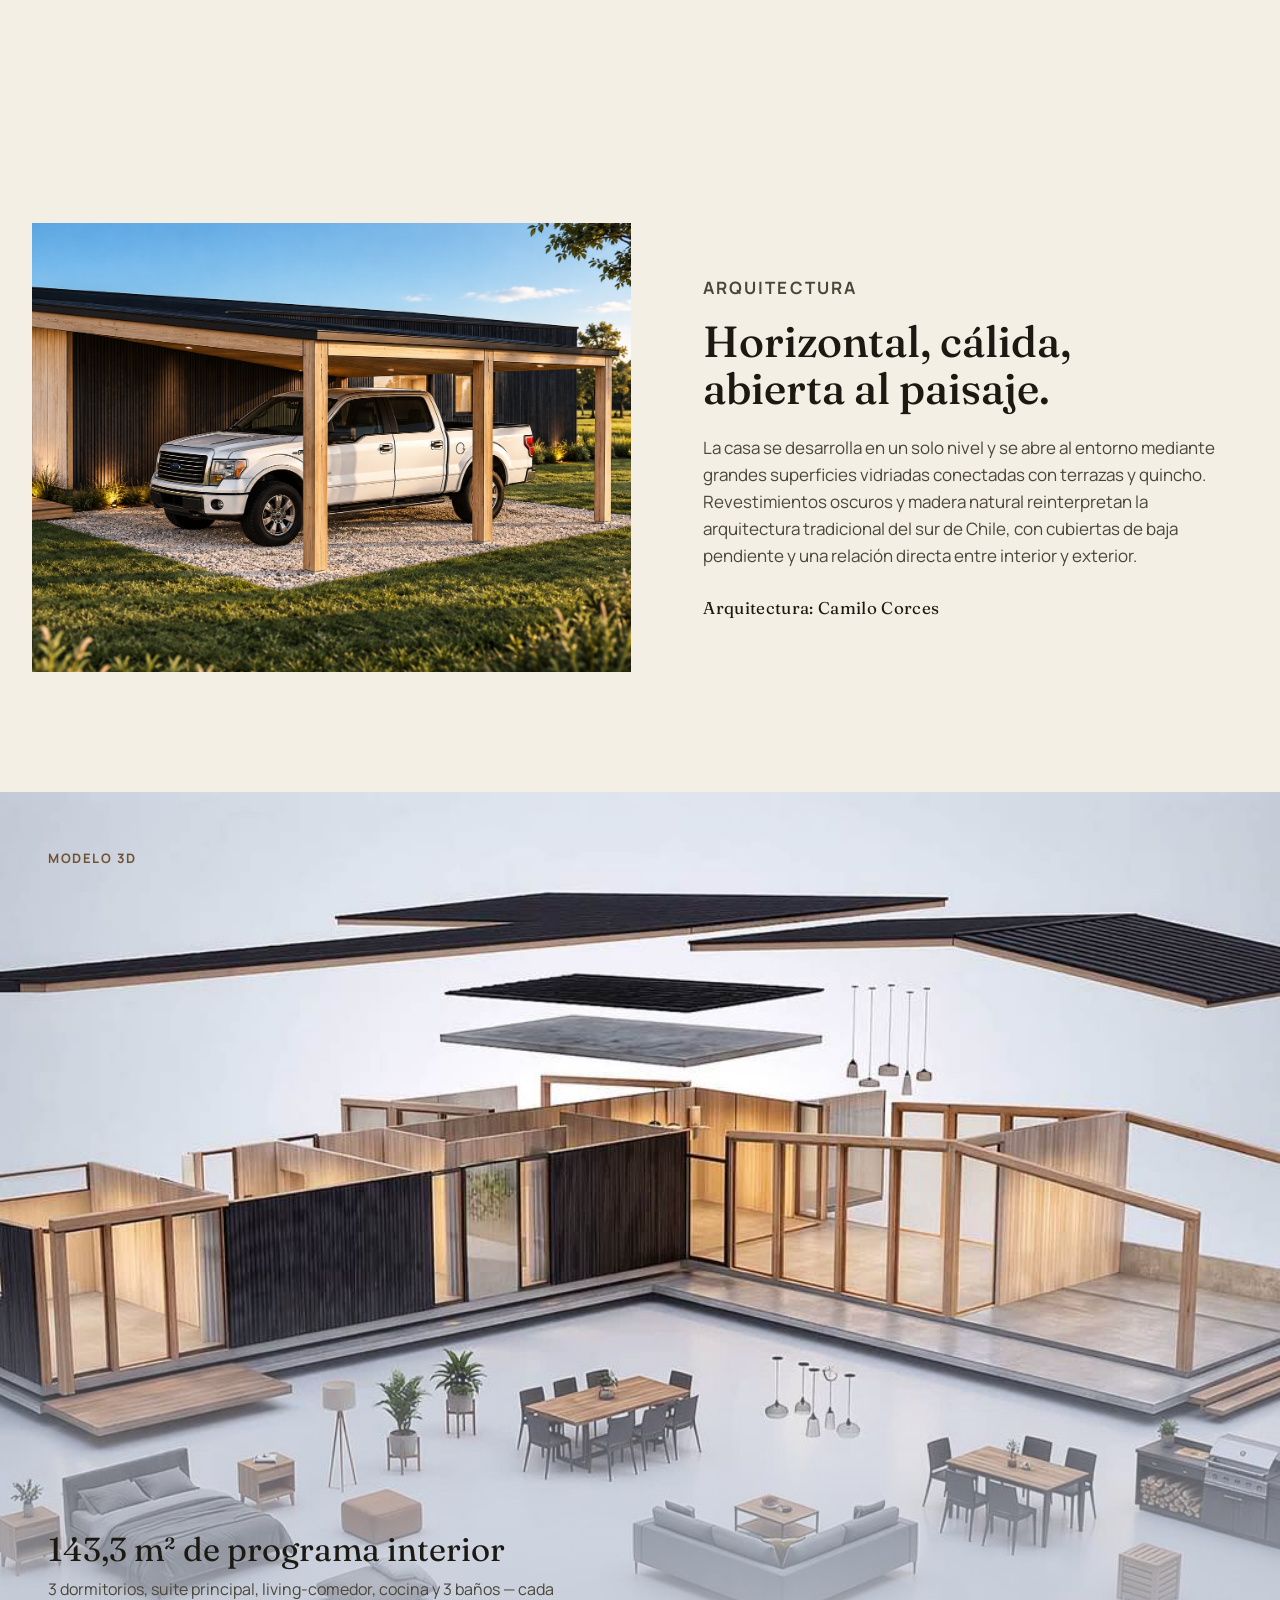
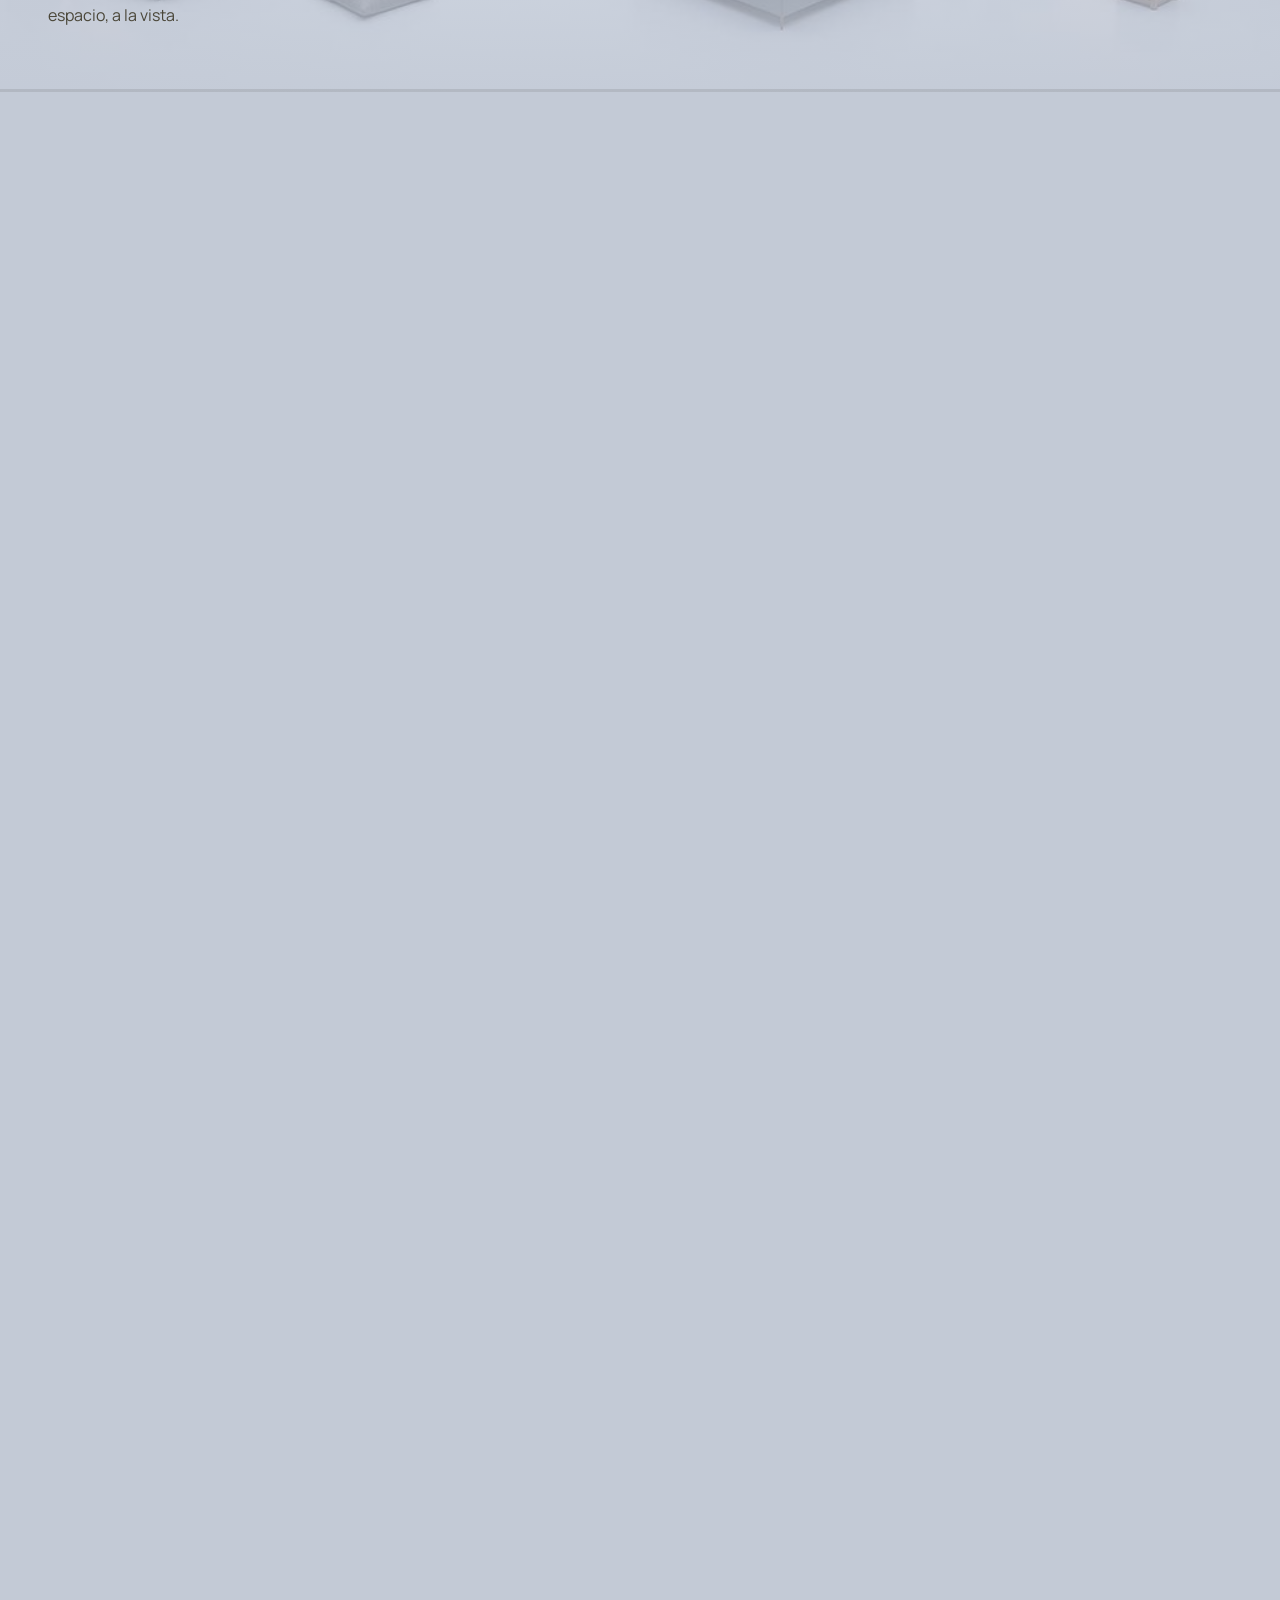
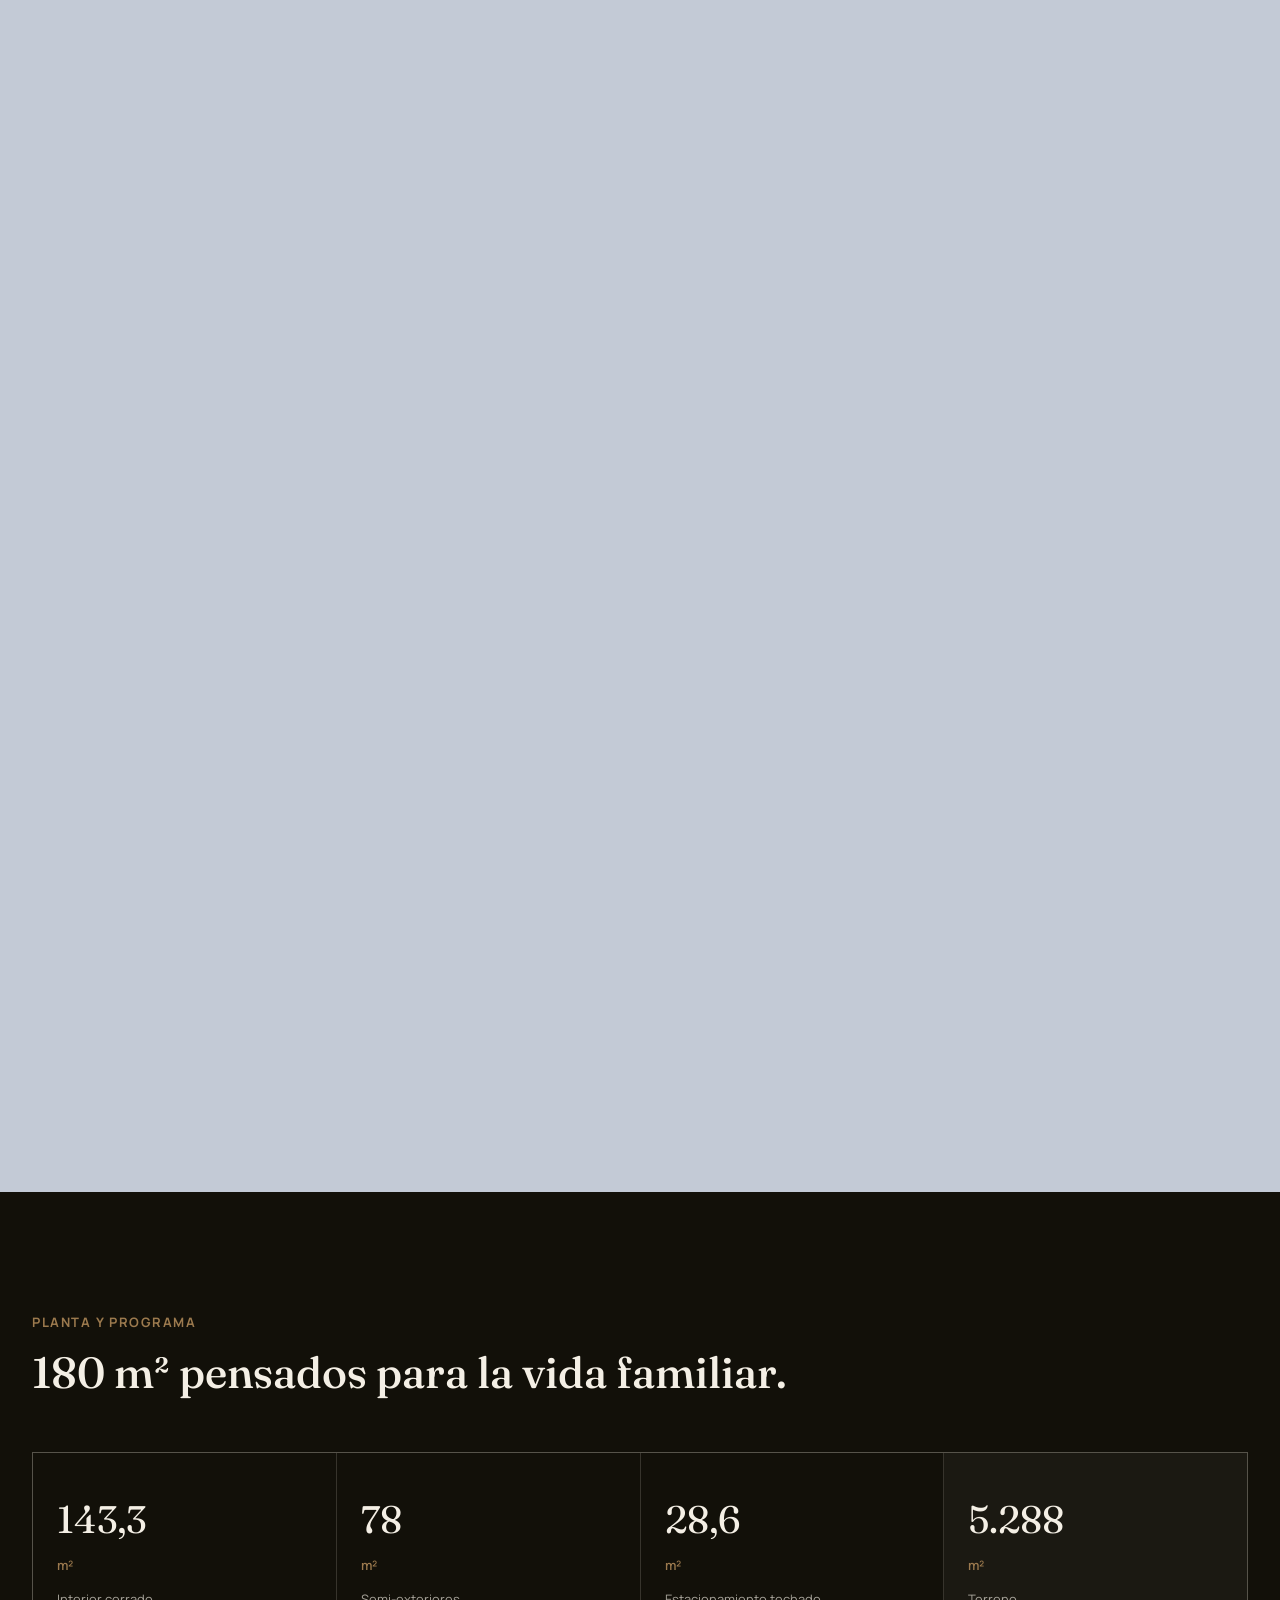
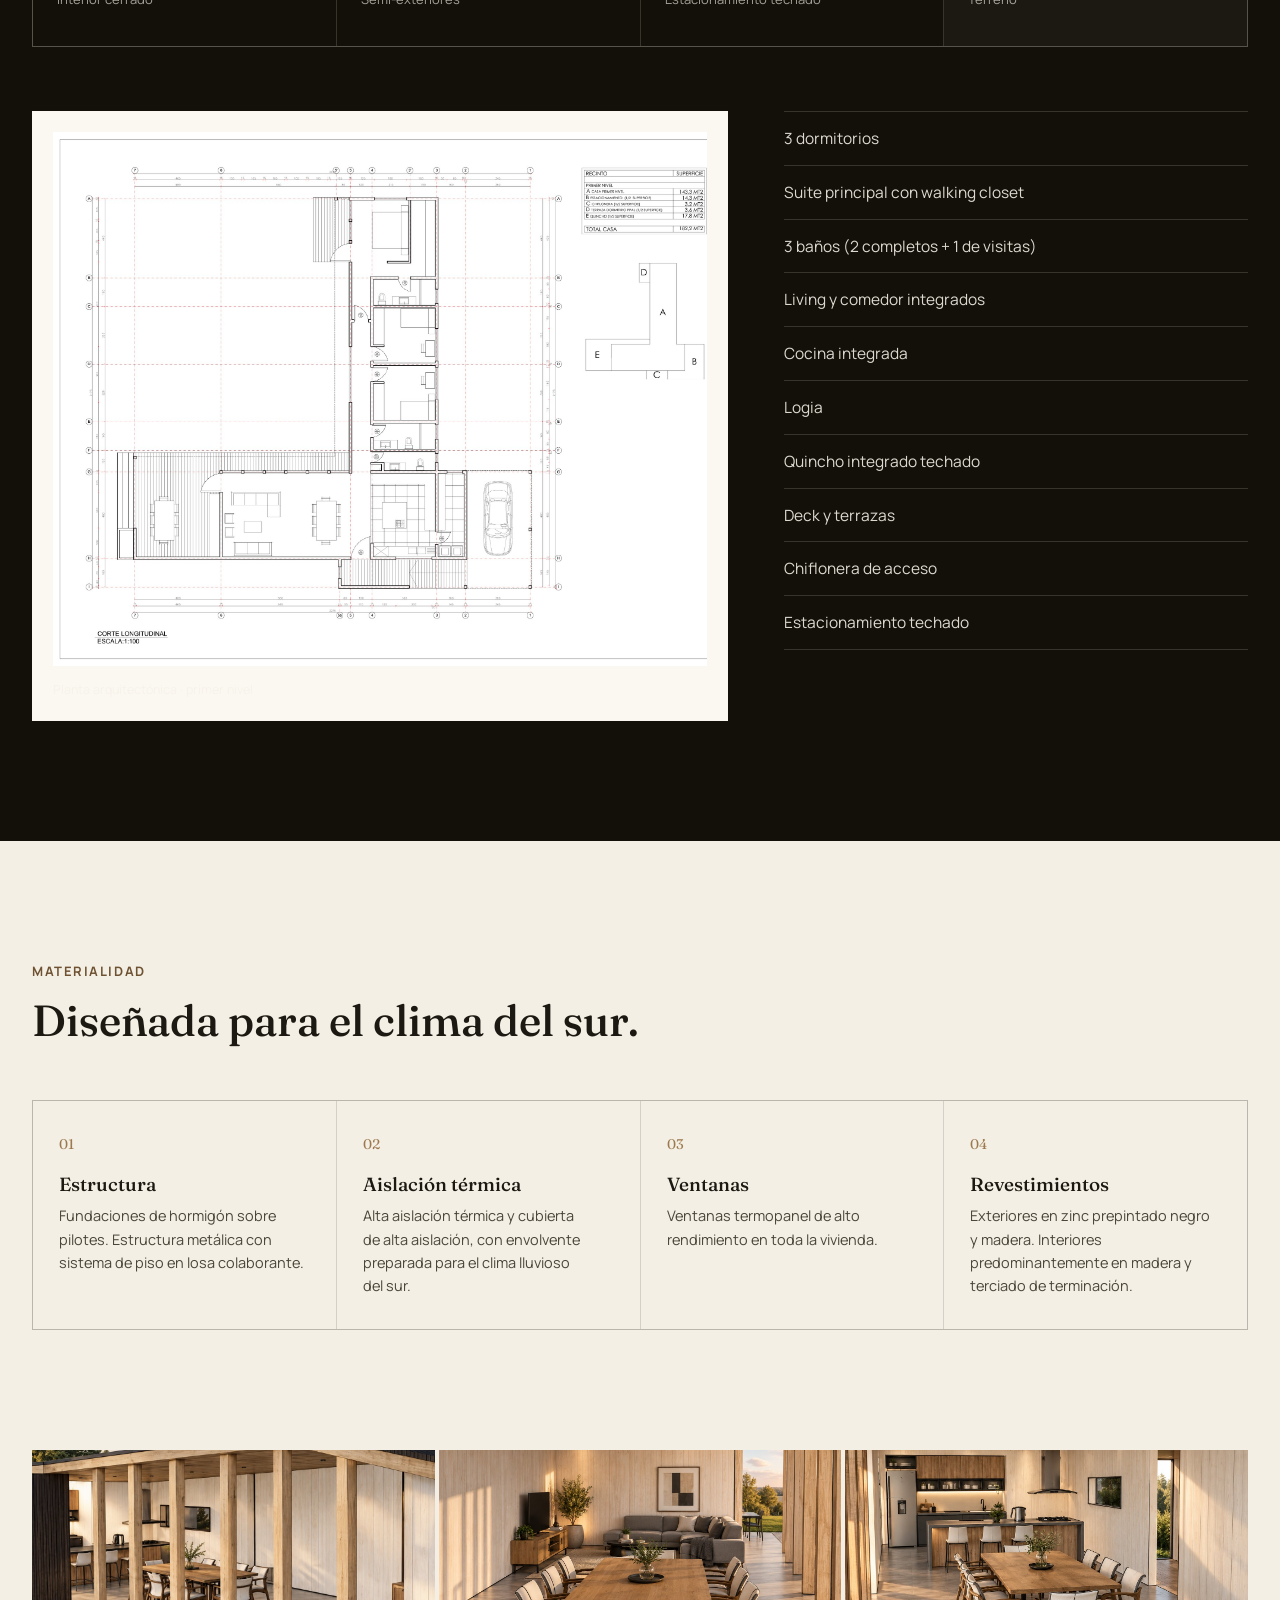
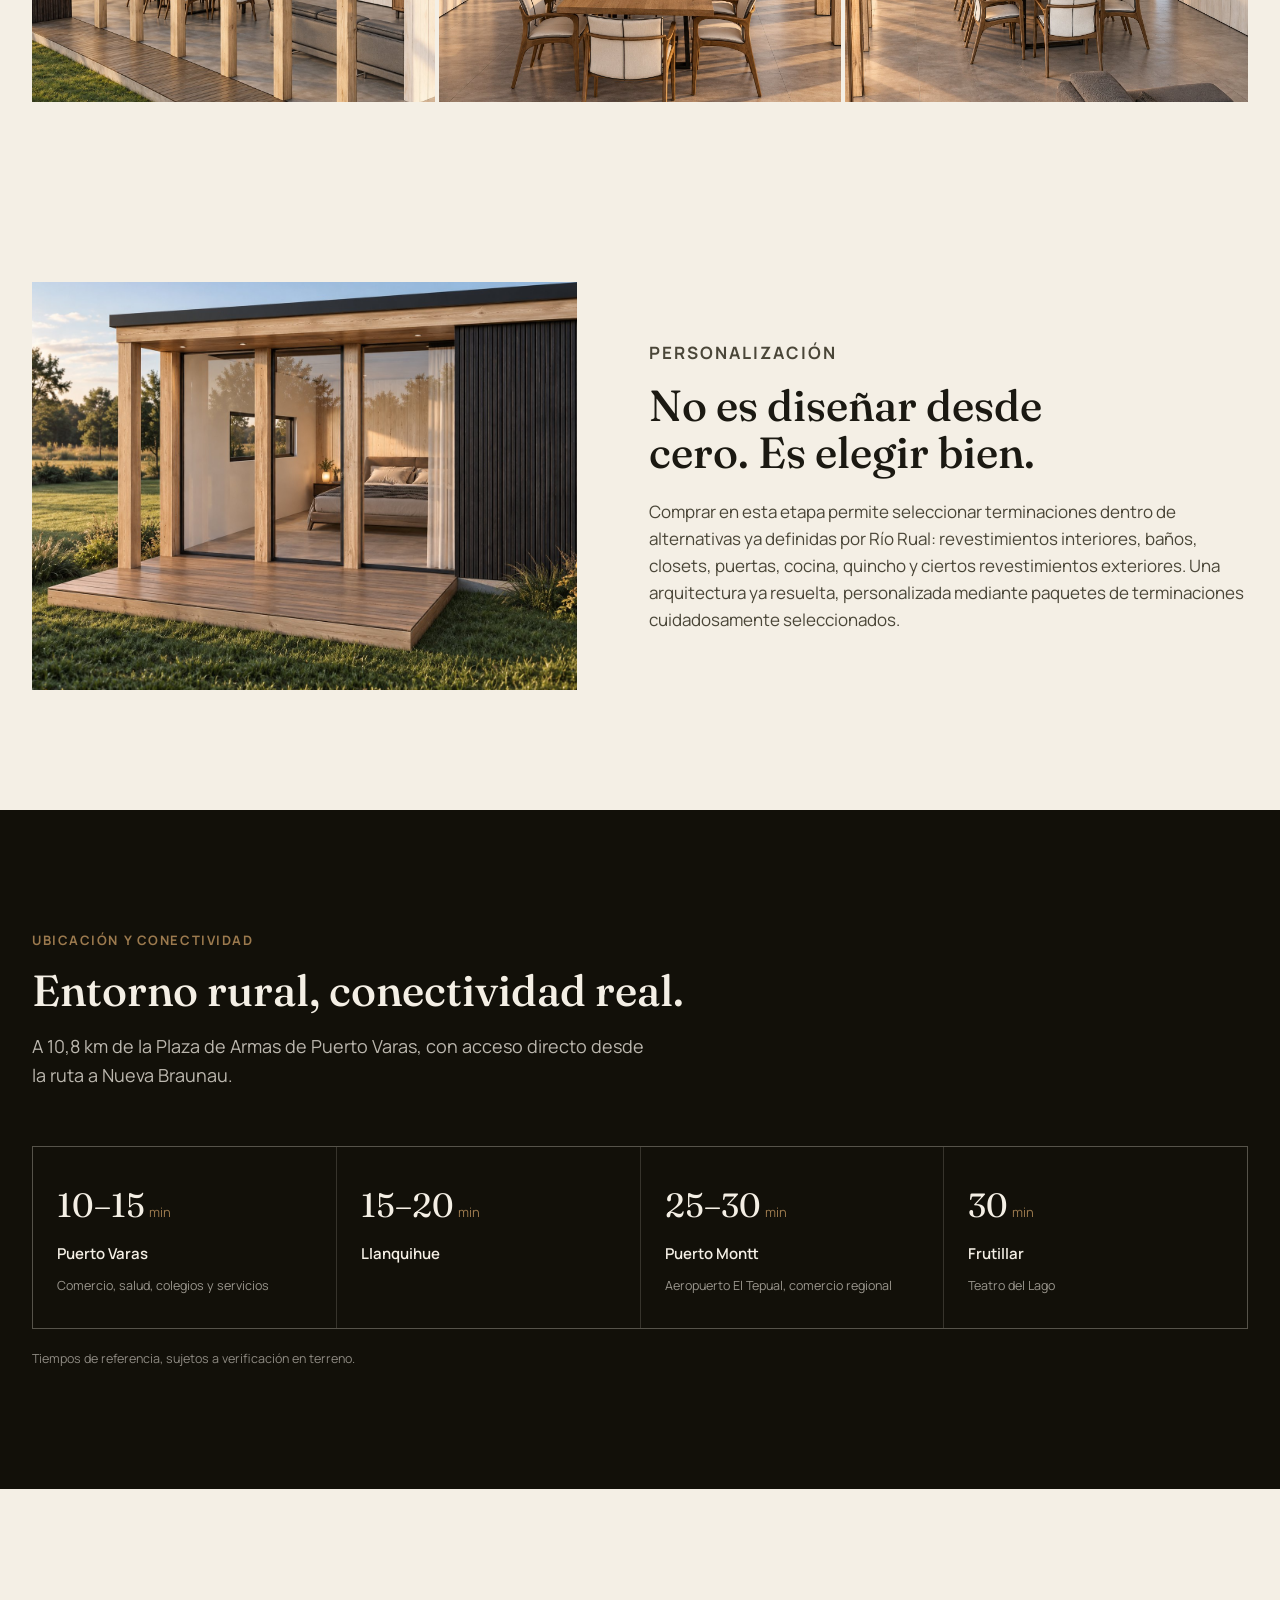
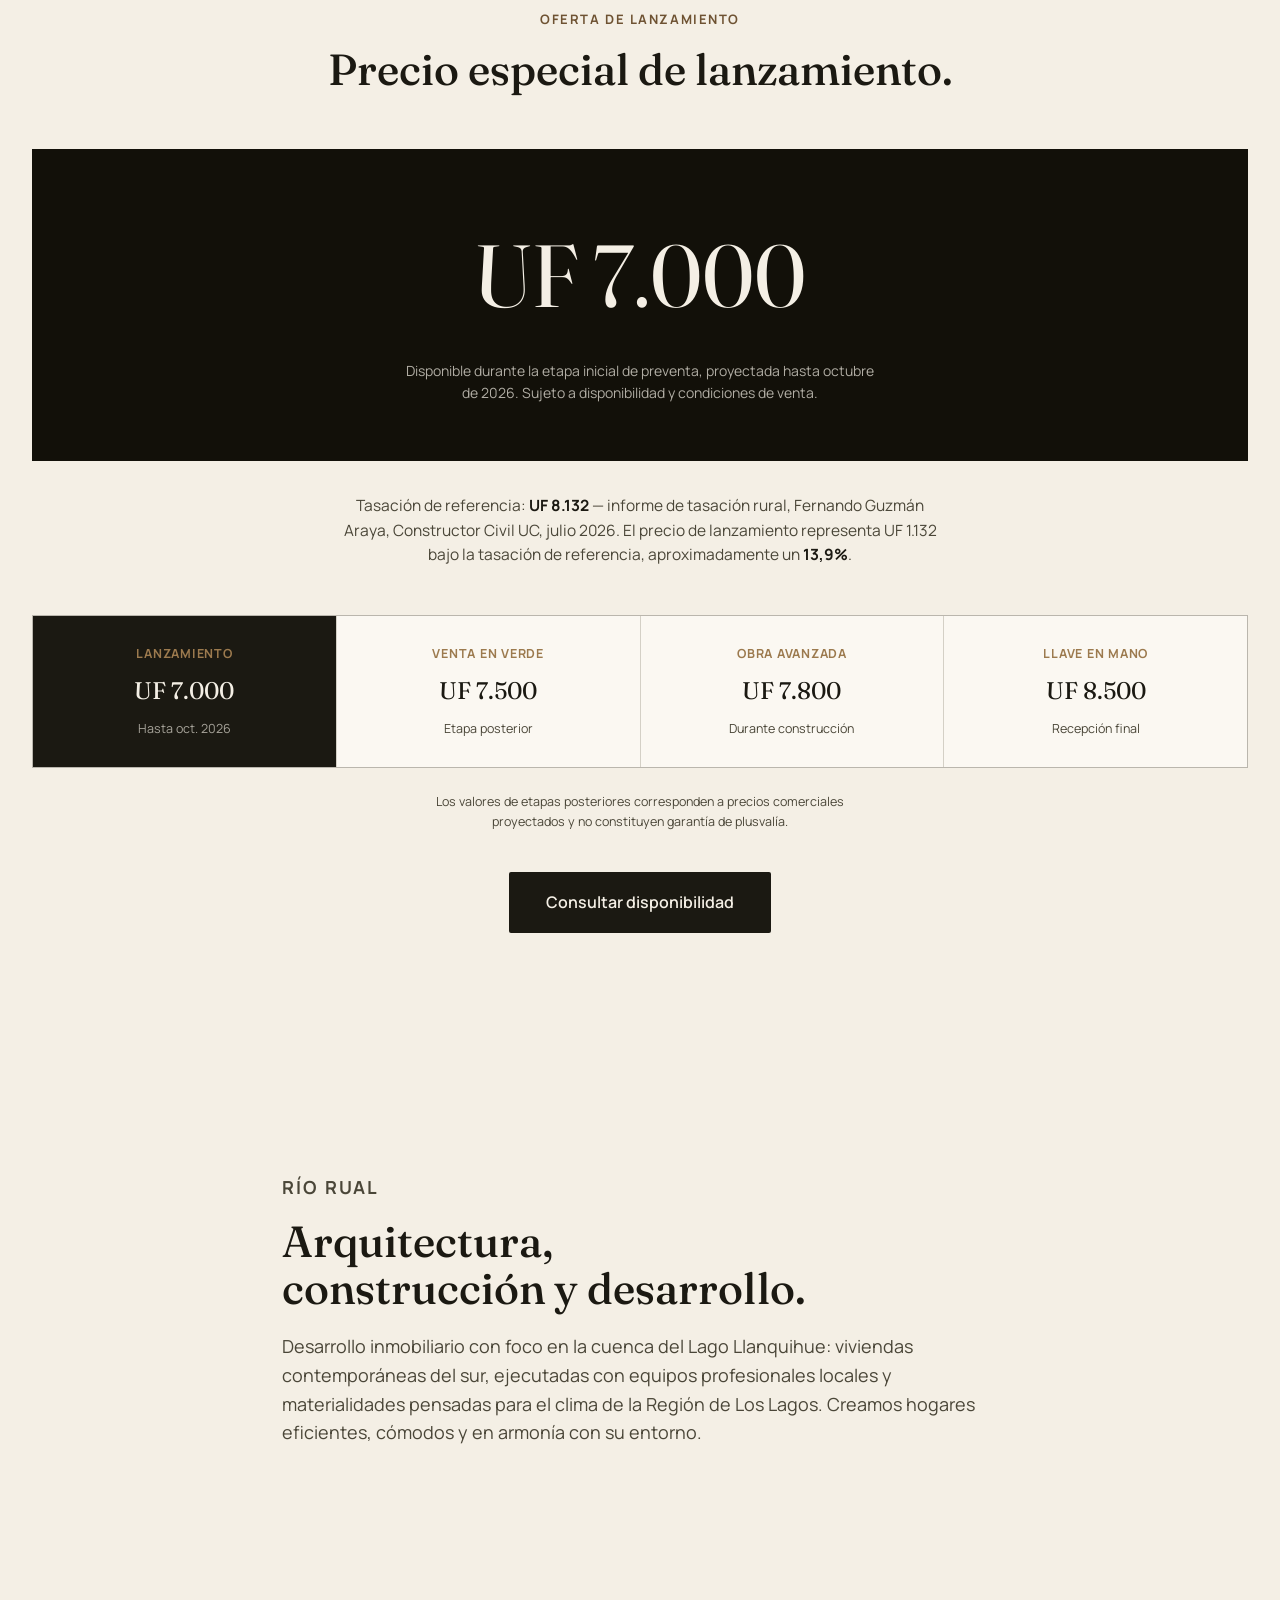
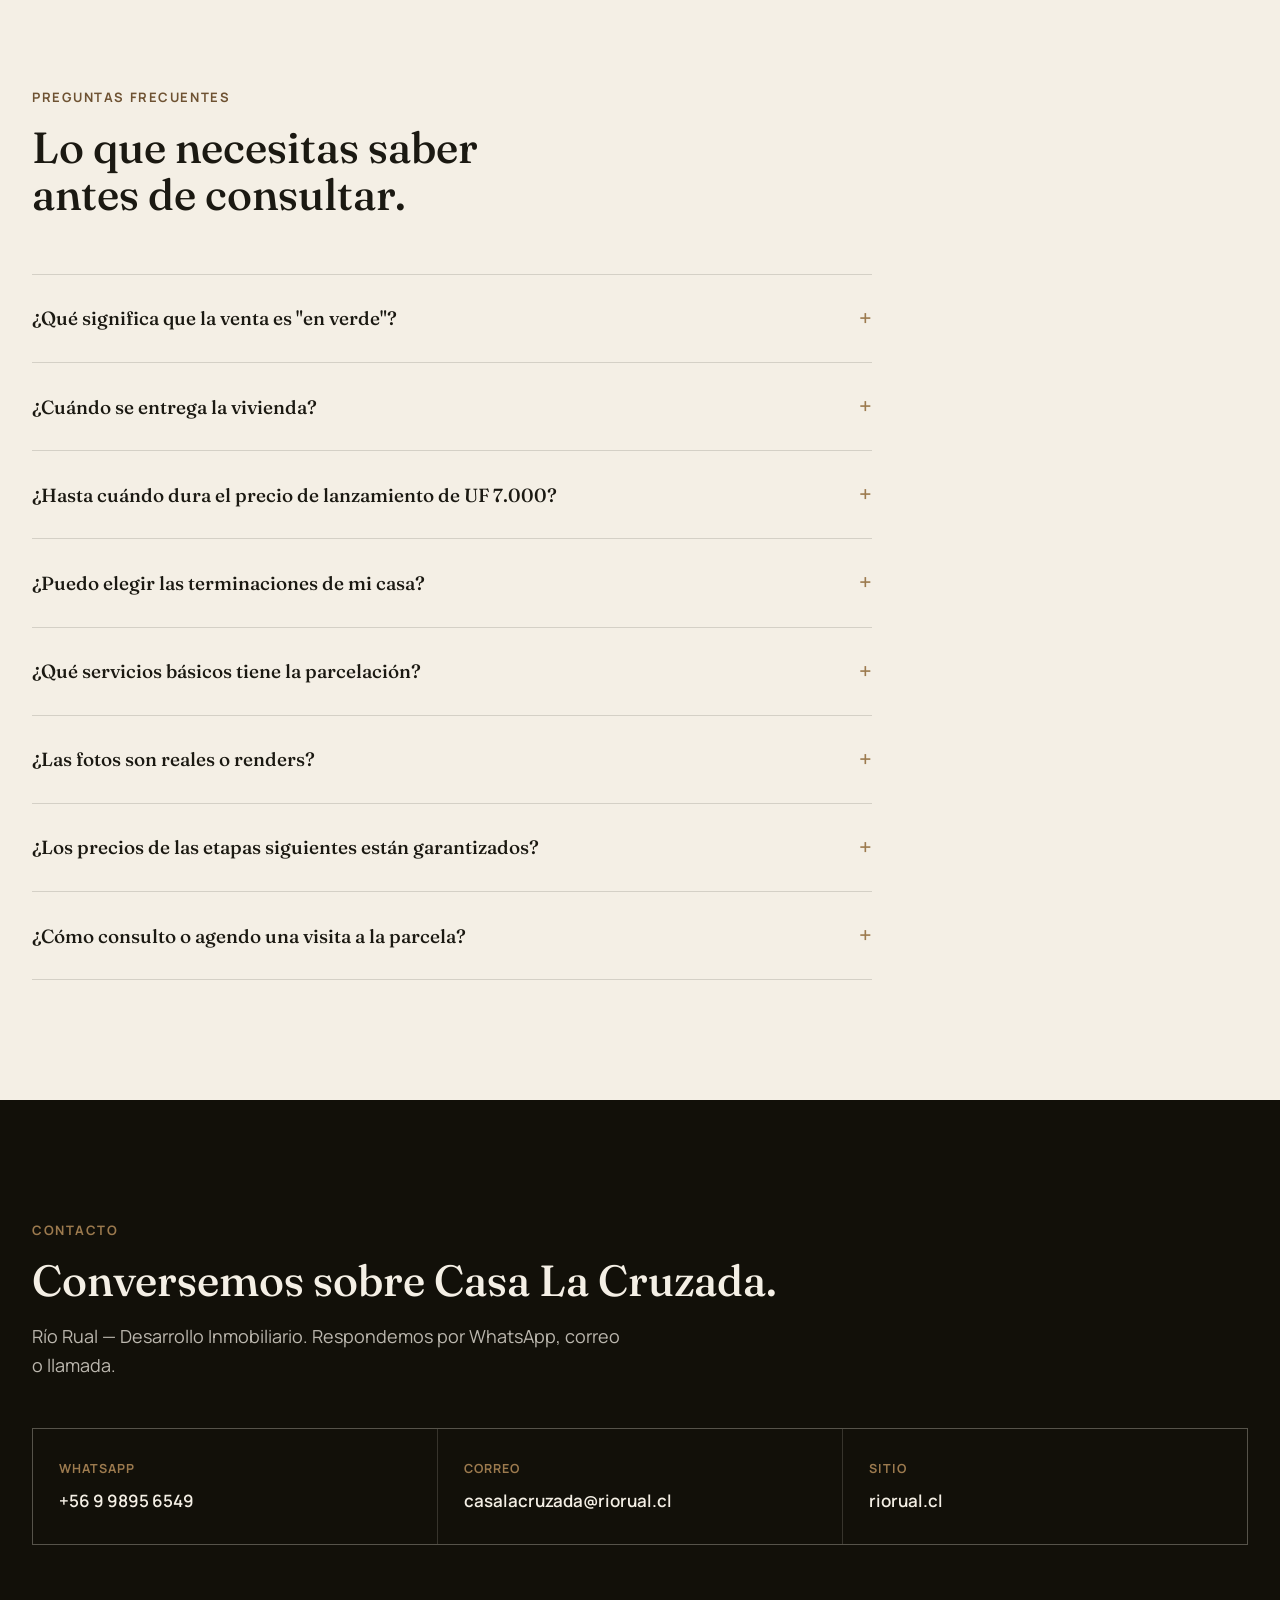
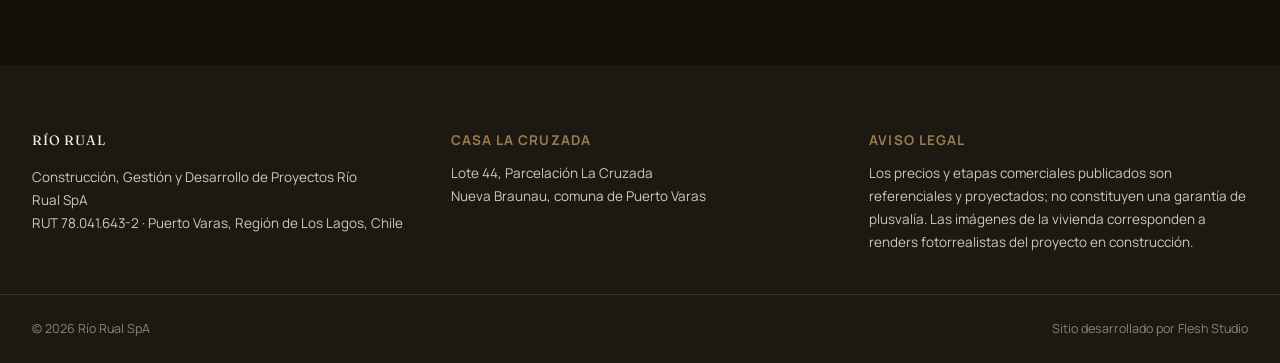
==== commit a6170df9: "Remove Open Graph image meta tag Removed Open Graph image meta tag from index.html." ====
--- a/index.html
+++ b/index.html
@@ -13,7 +13,6 @@
 <meta property="og:type" content="website">
 <meta property="og:title" content="Casa La Cruzada · Puerto Varas — Venta en verde">
 <meta property="og:description" content="Casa contemporánea de un nivel en parcela propia de 5.288 m², a 10–15 min de Puerto Varas. Lanzamiento desde UF 7.000.">
-<meta property="og:image" content="https://flesh-studio.github.io/casa-la-cruzada/assets/img/hero.jpg">
 <meta property="og:url" content="https://flesh-studio.github.io/casa-la-cruzada/">
 <meta property="og:locale" content="es_CL">
 <meta name="twitter:card" content="summary_large_image">
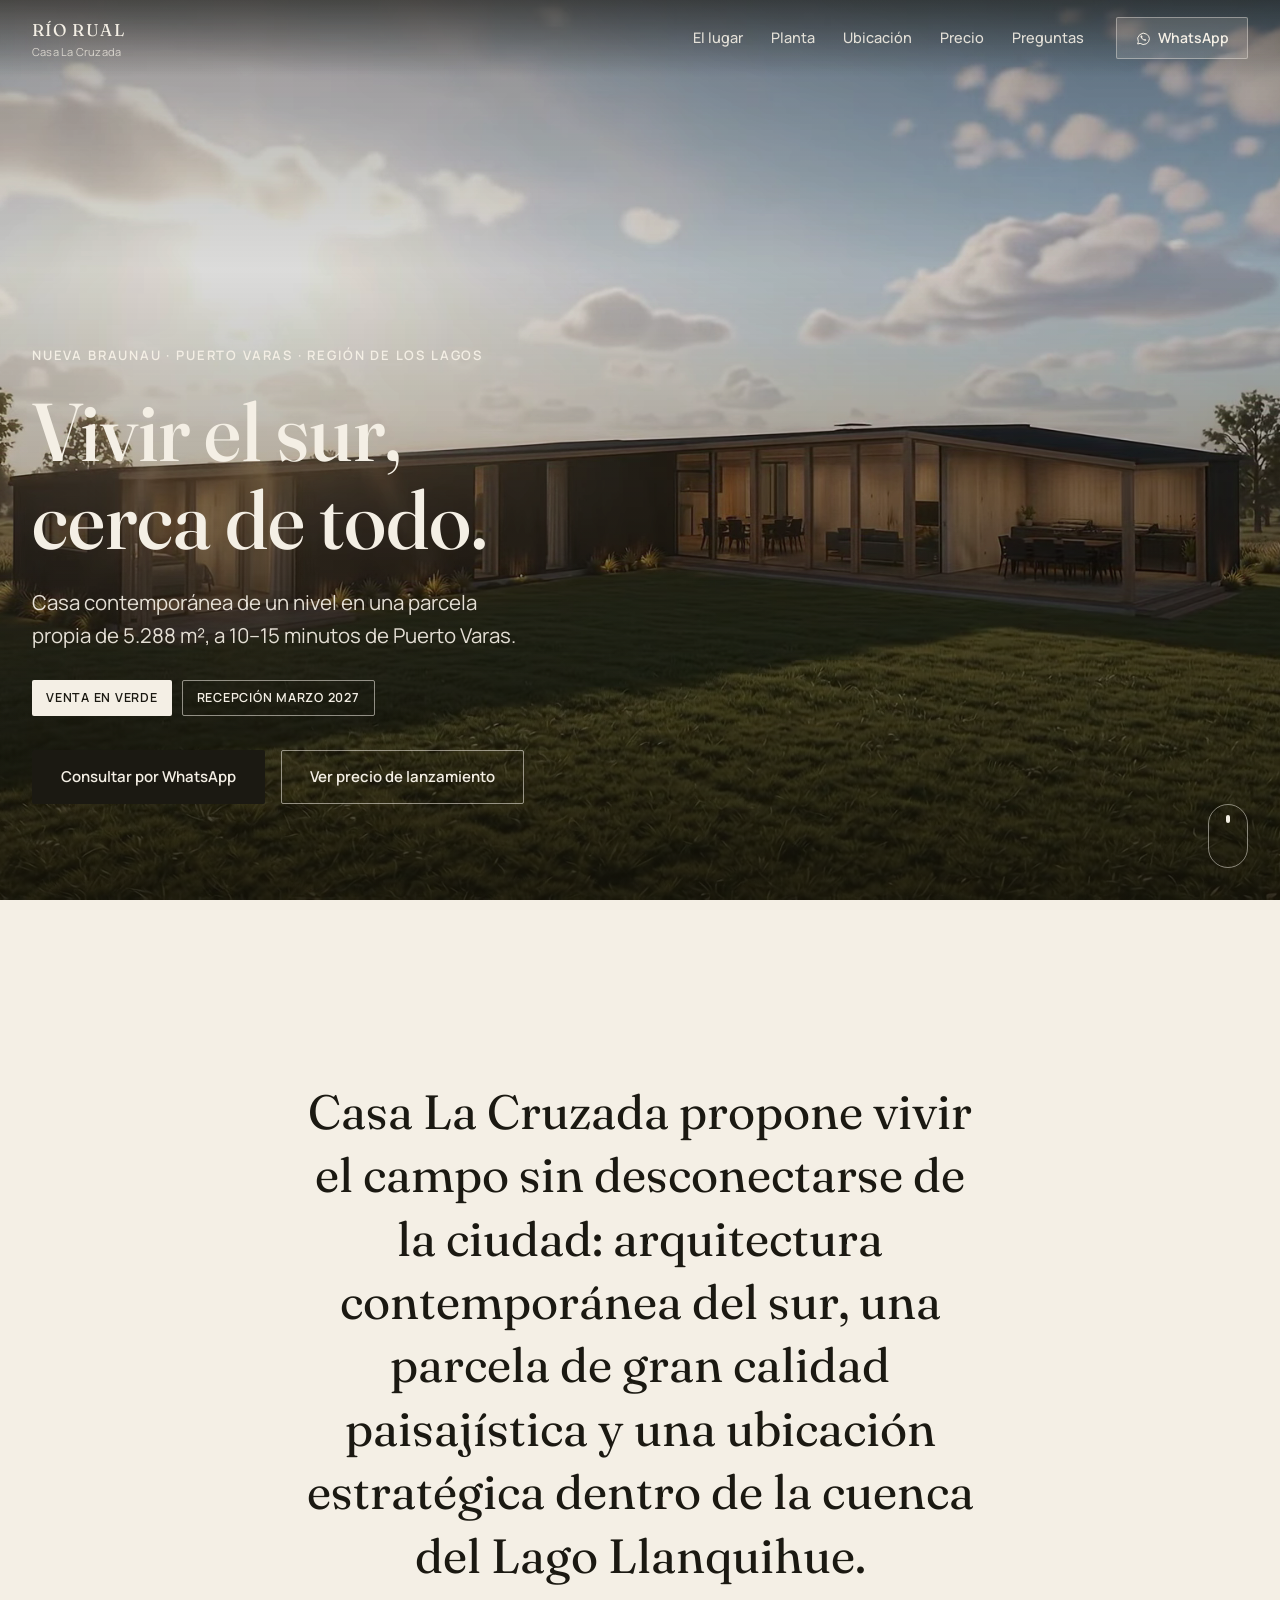
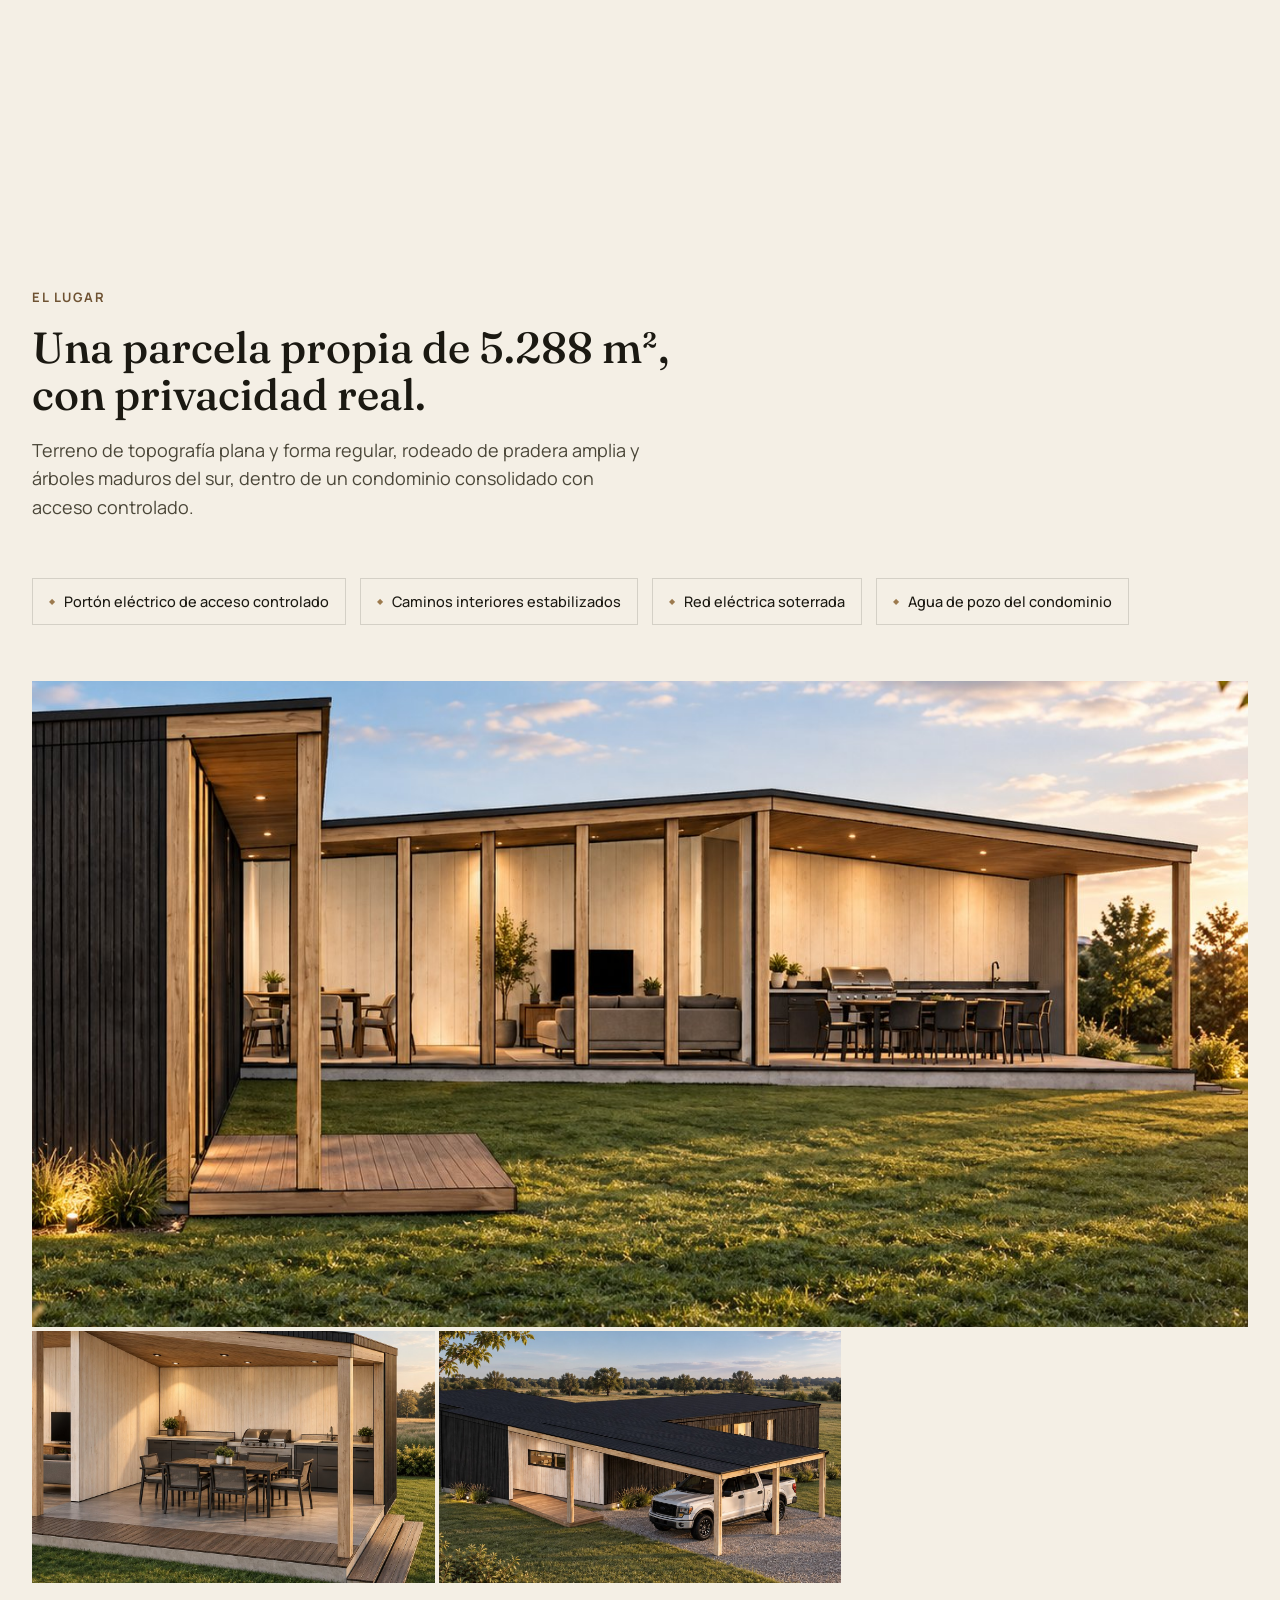
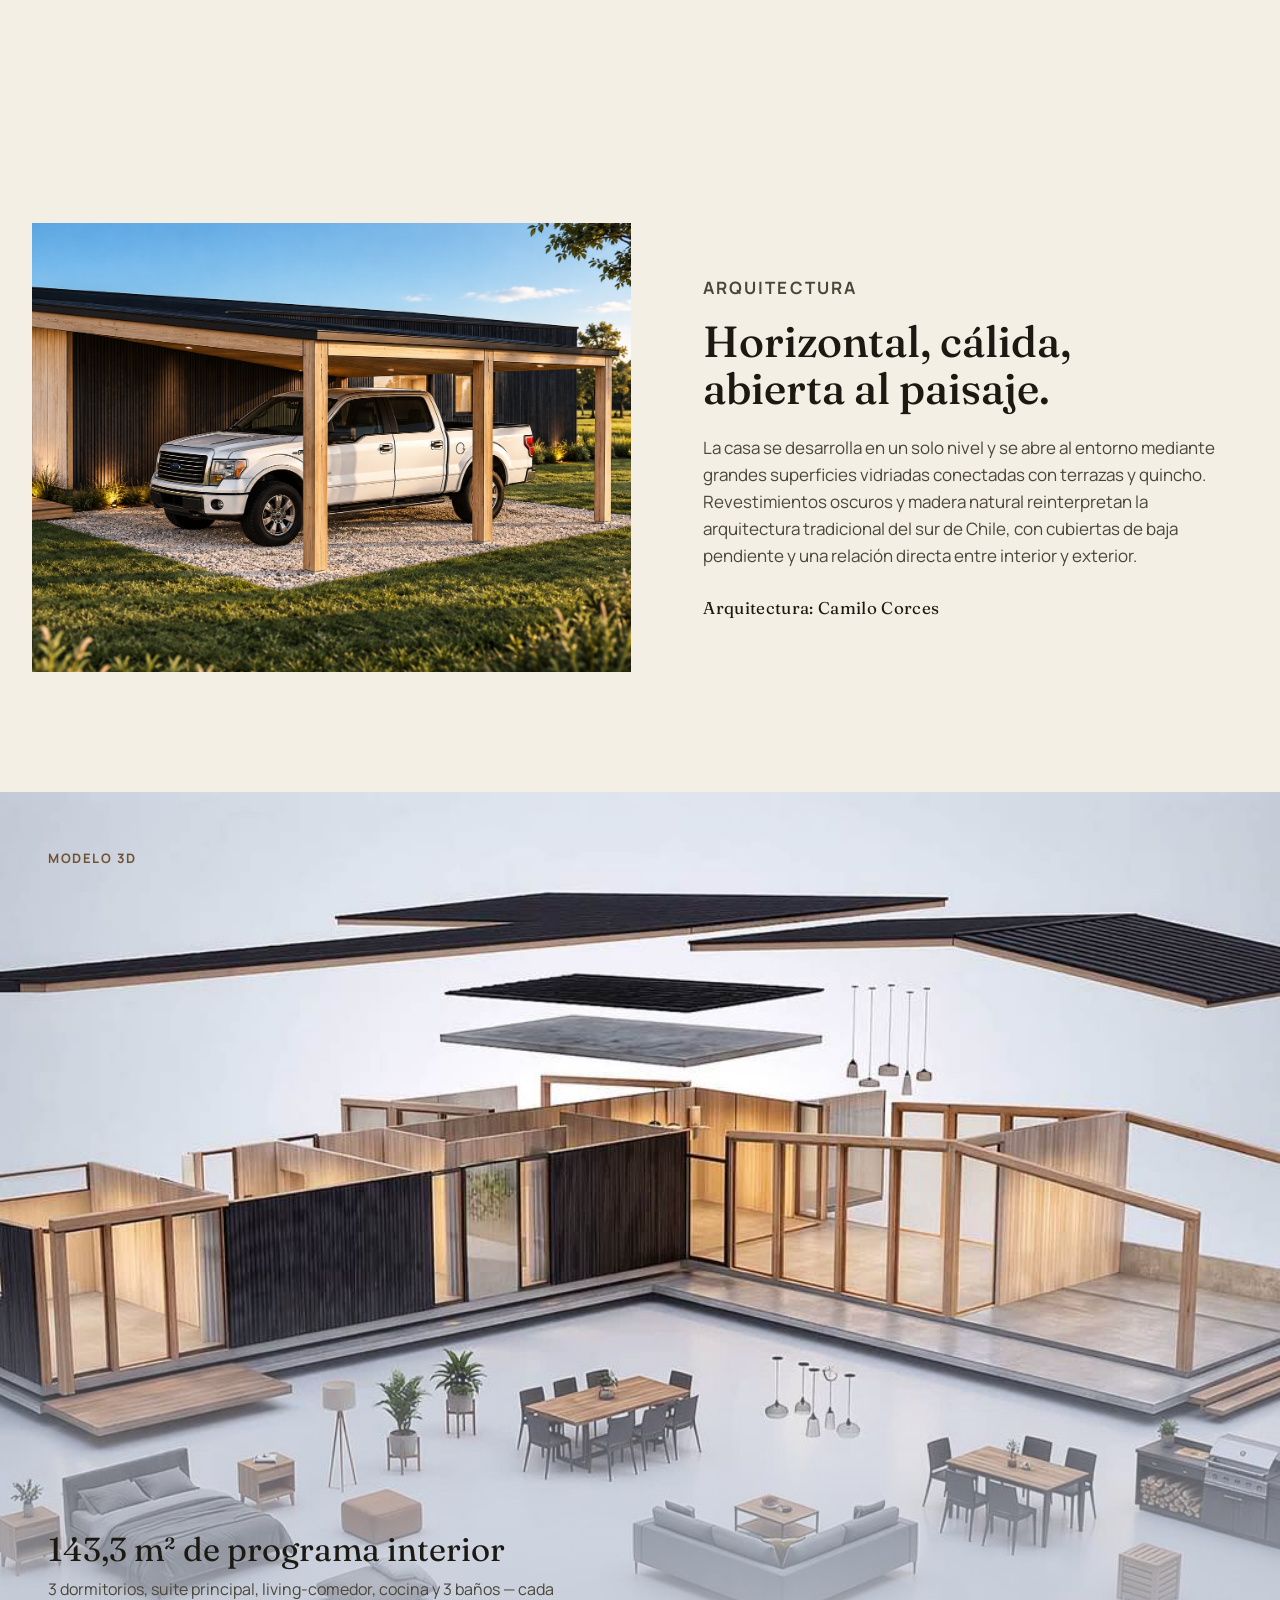
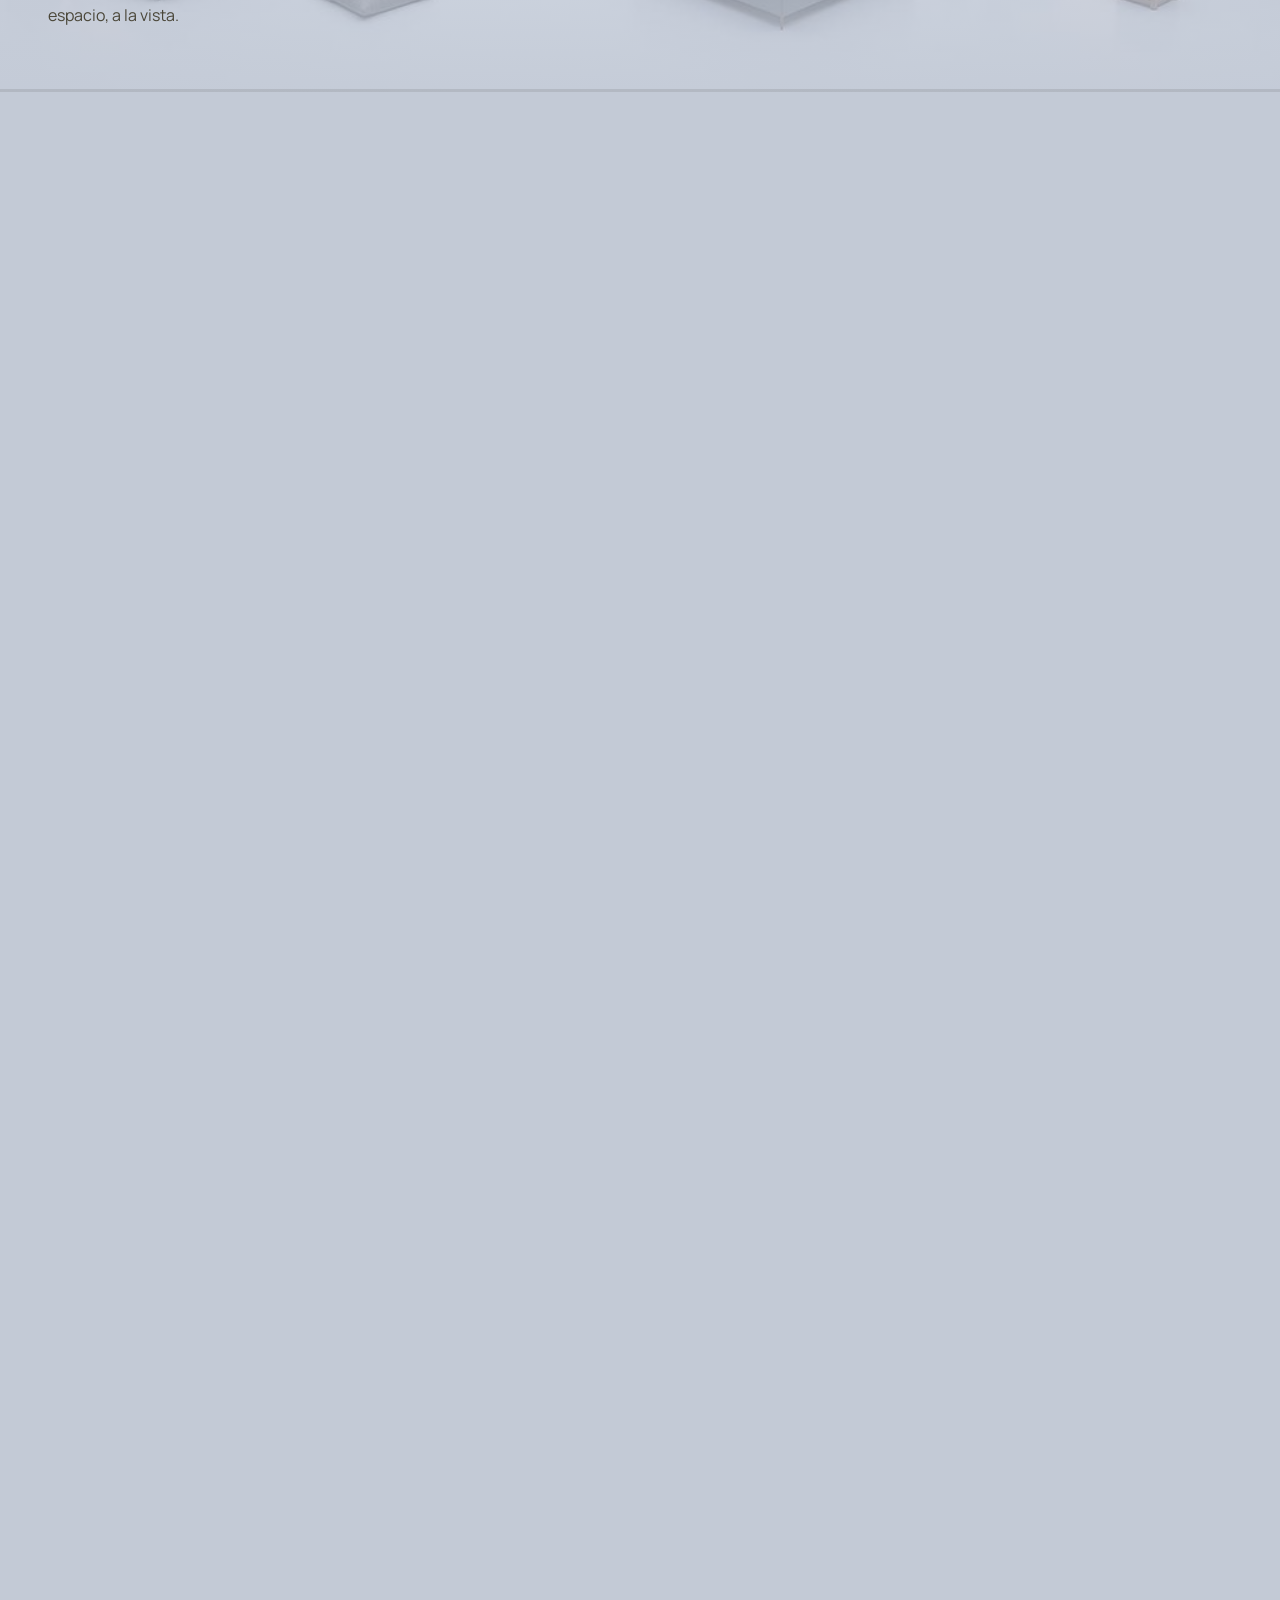
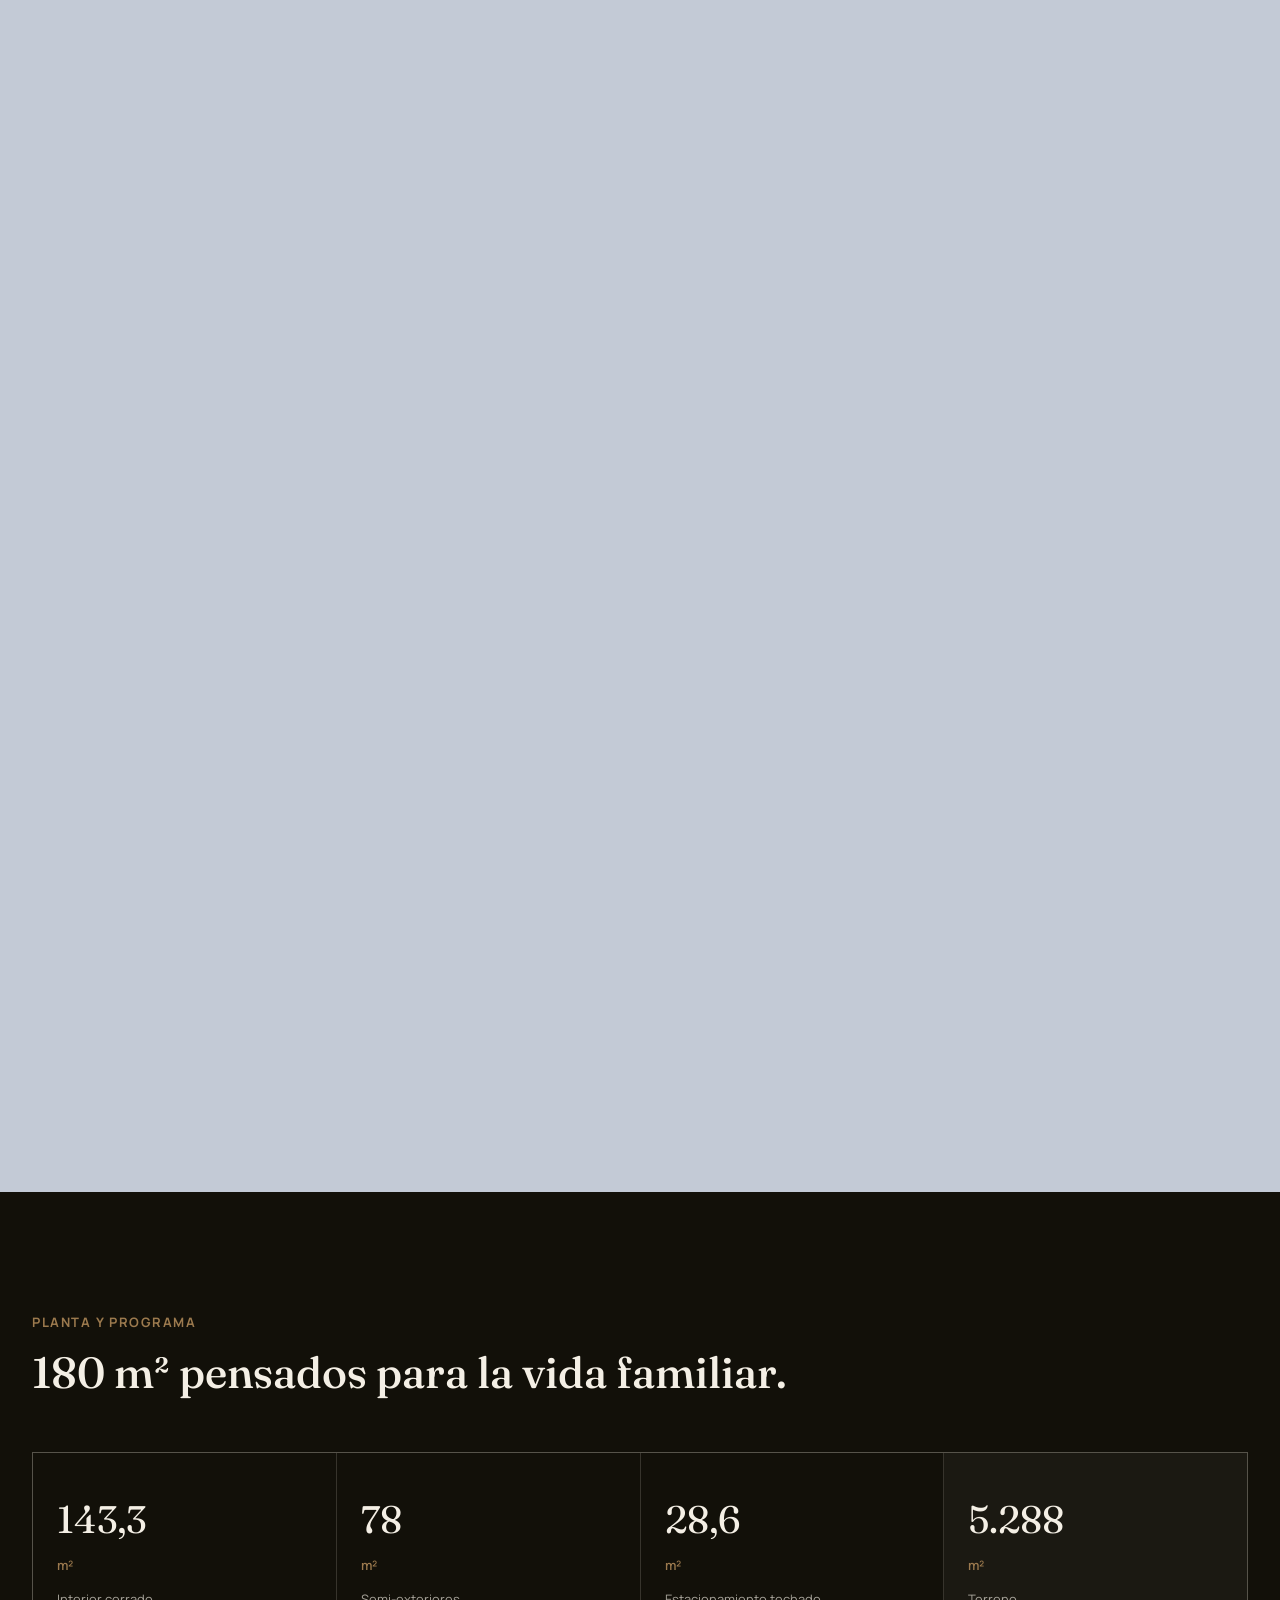
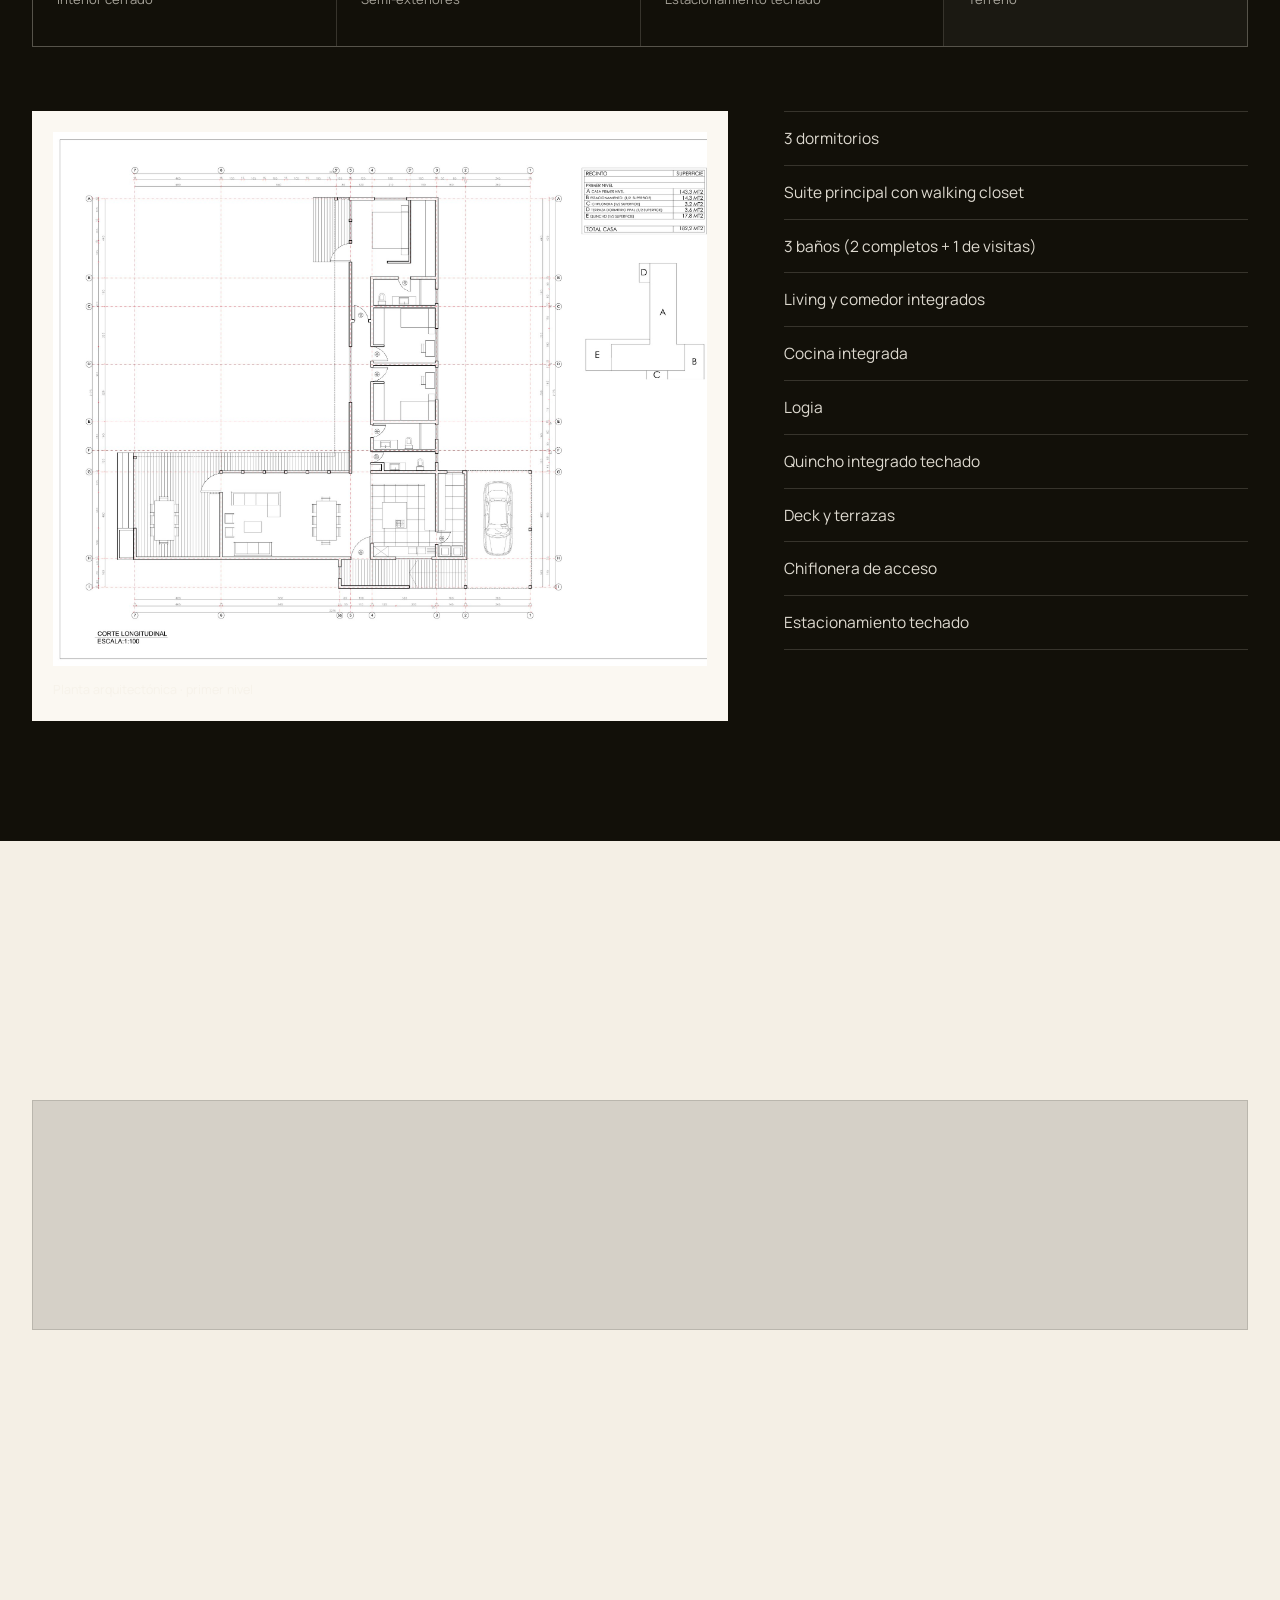
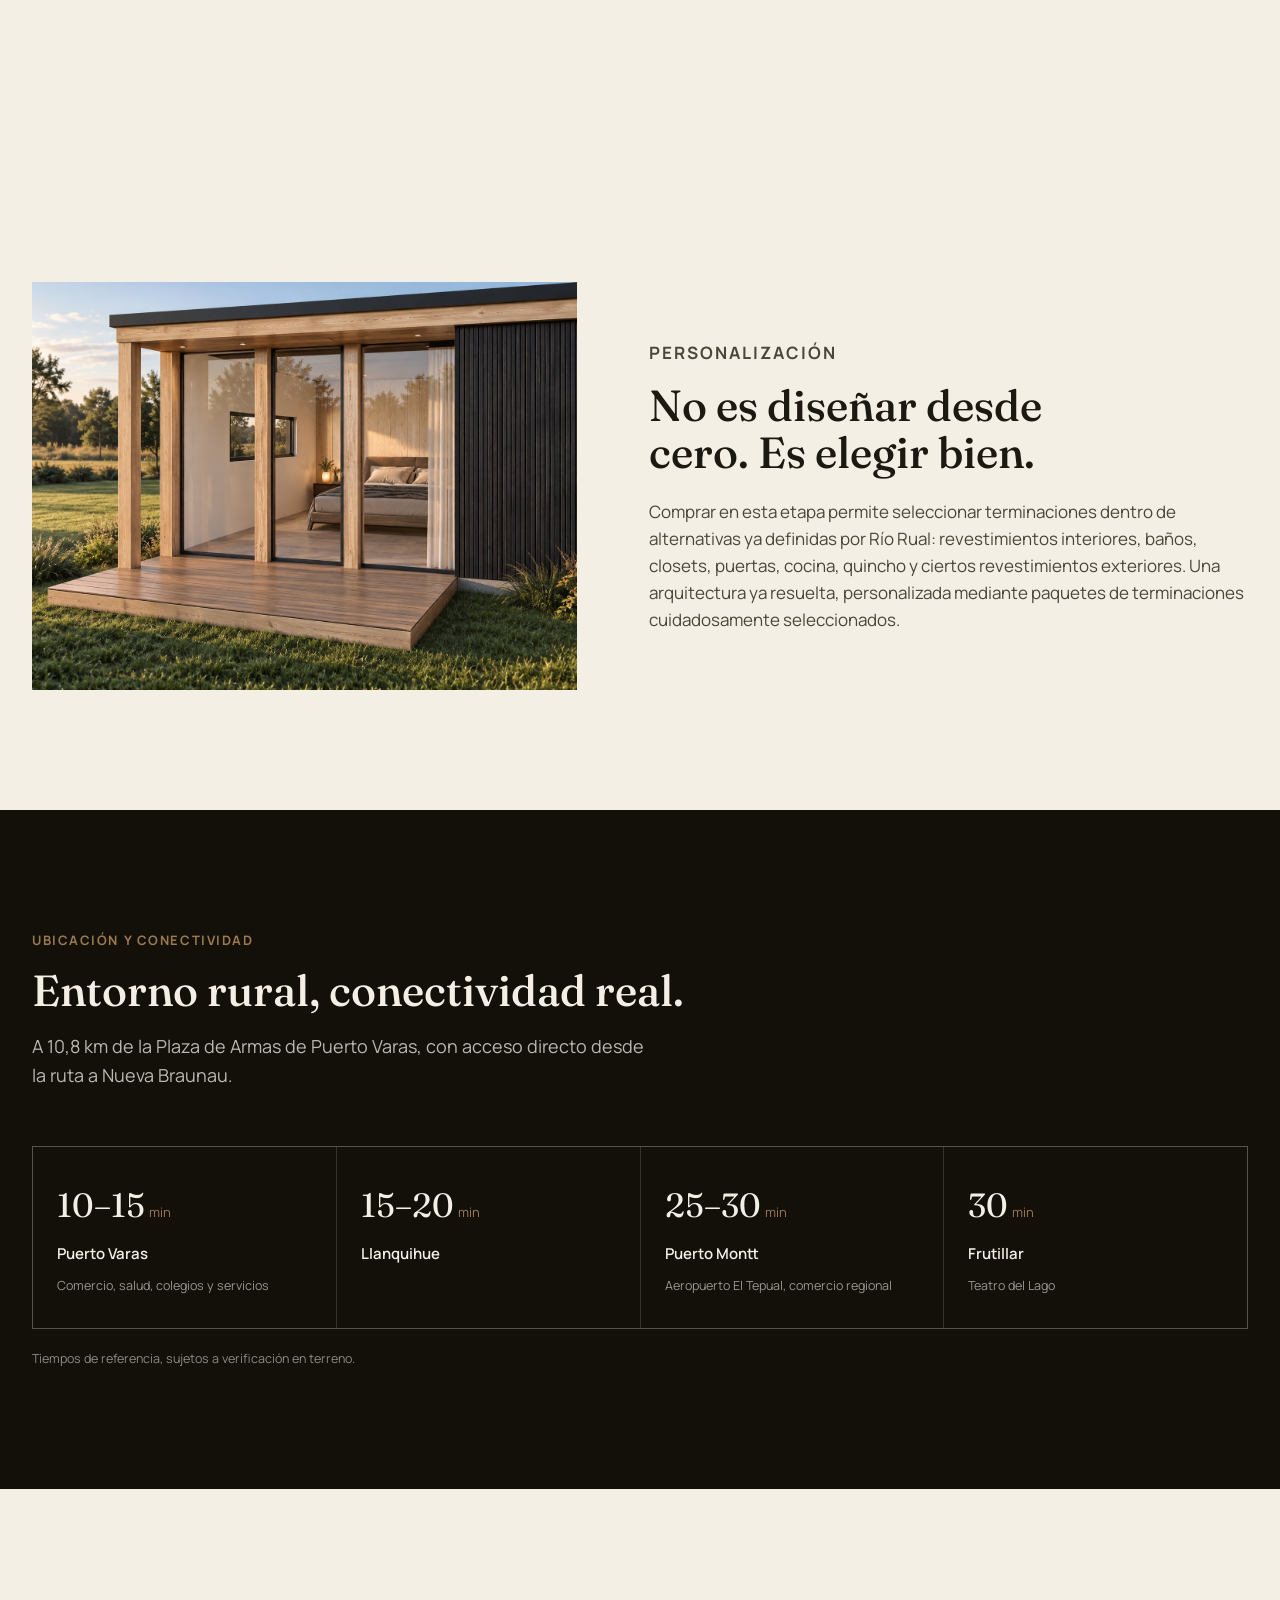
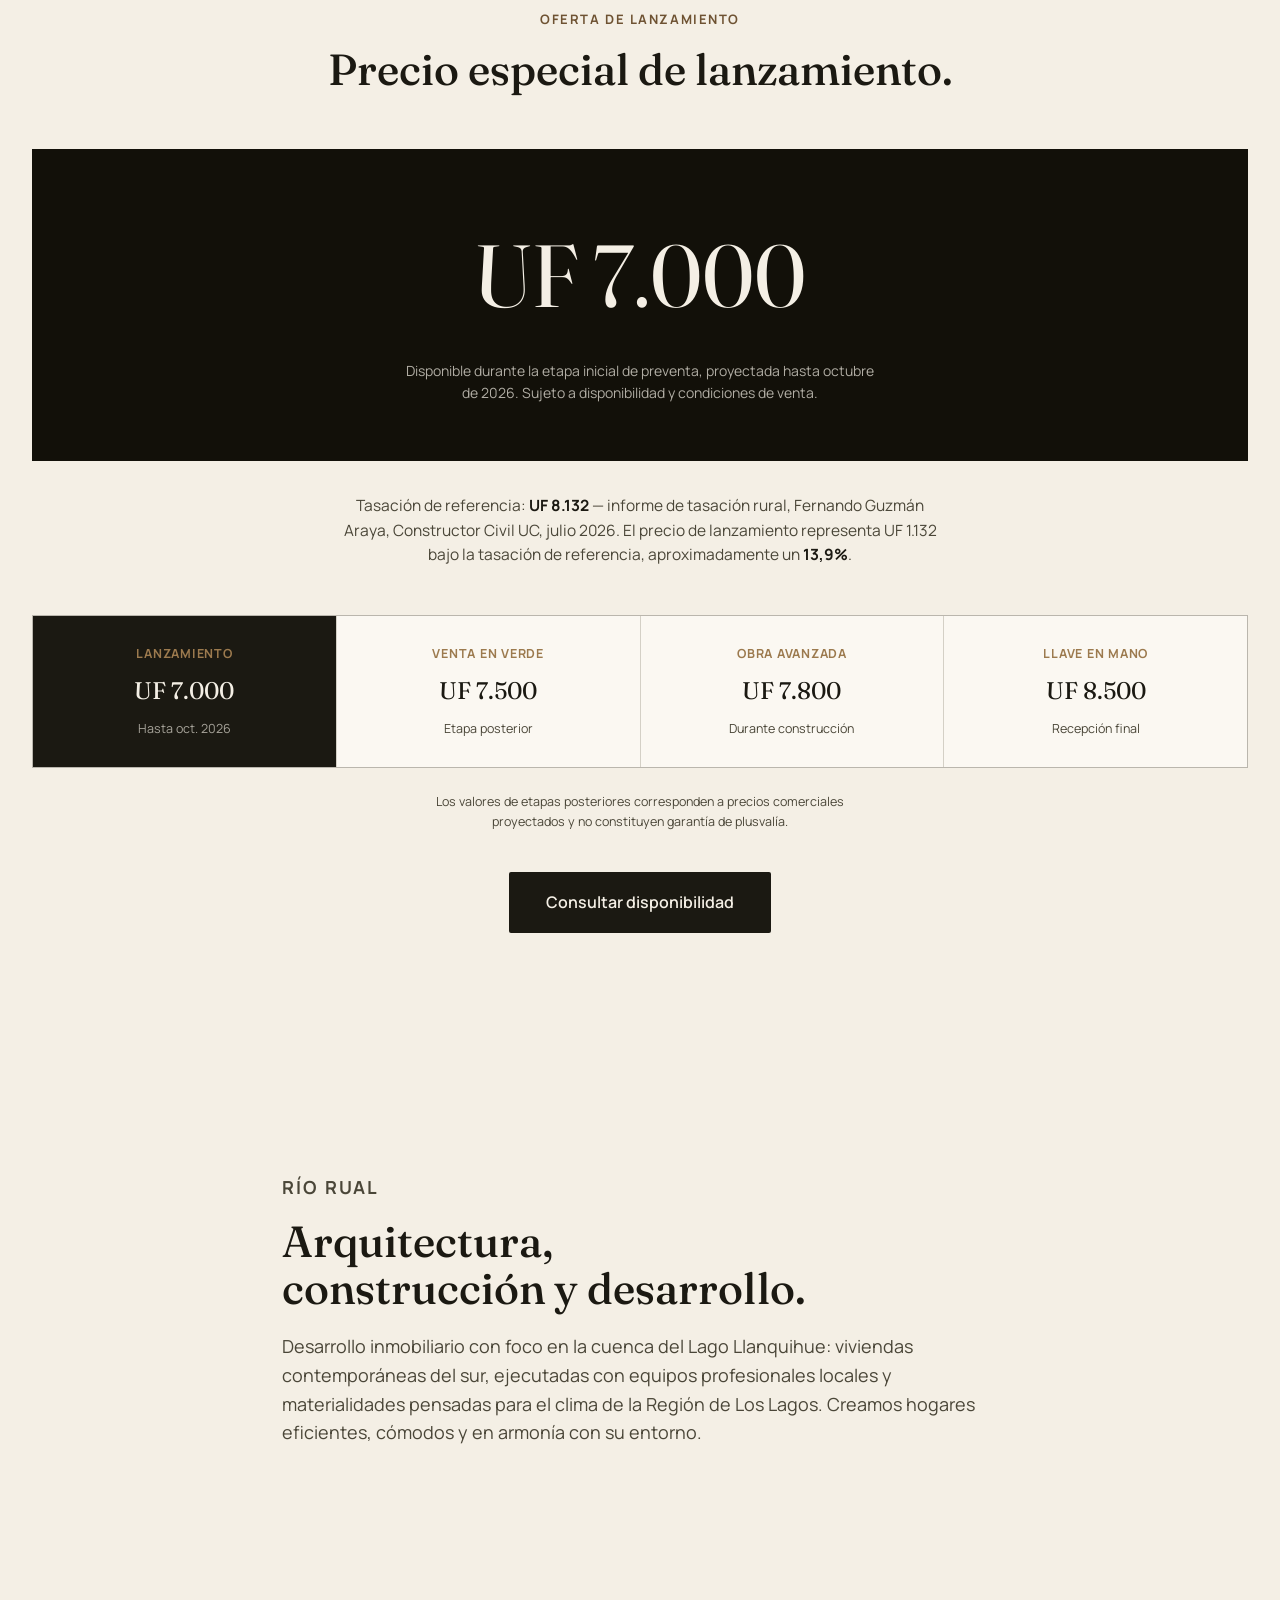
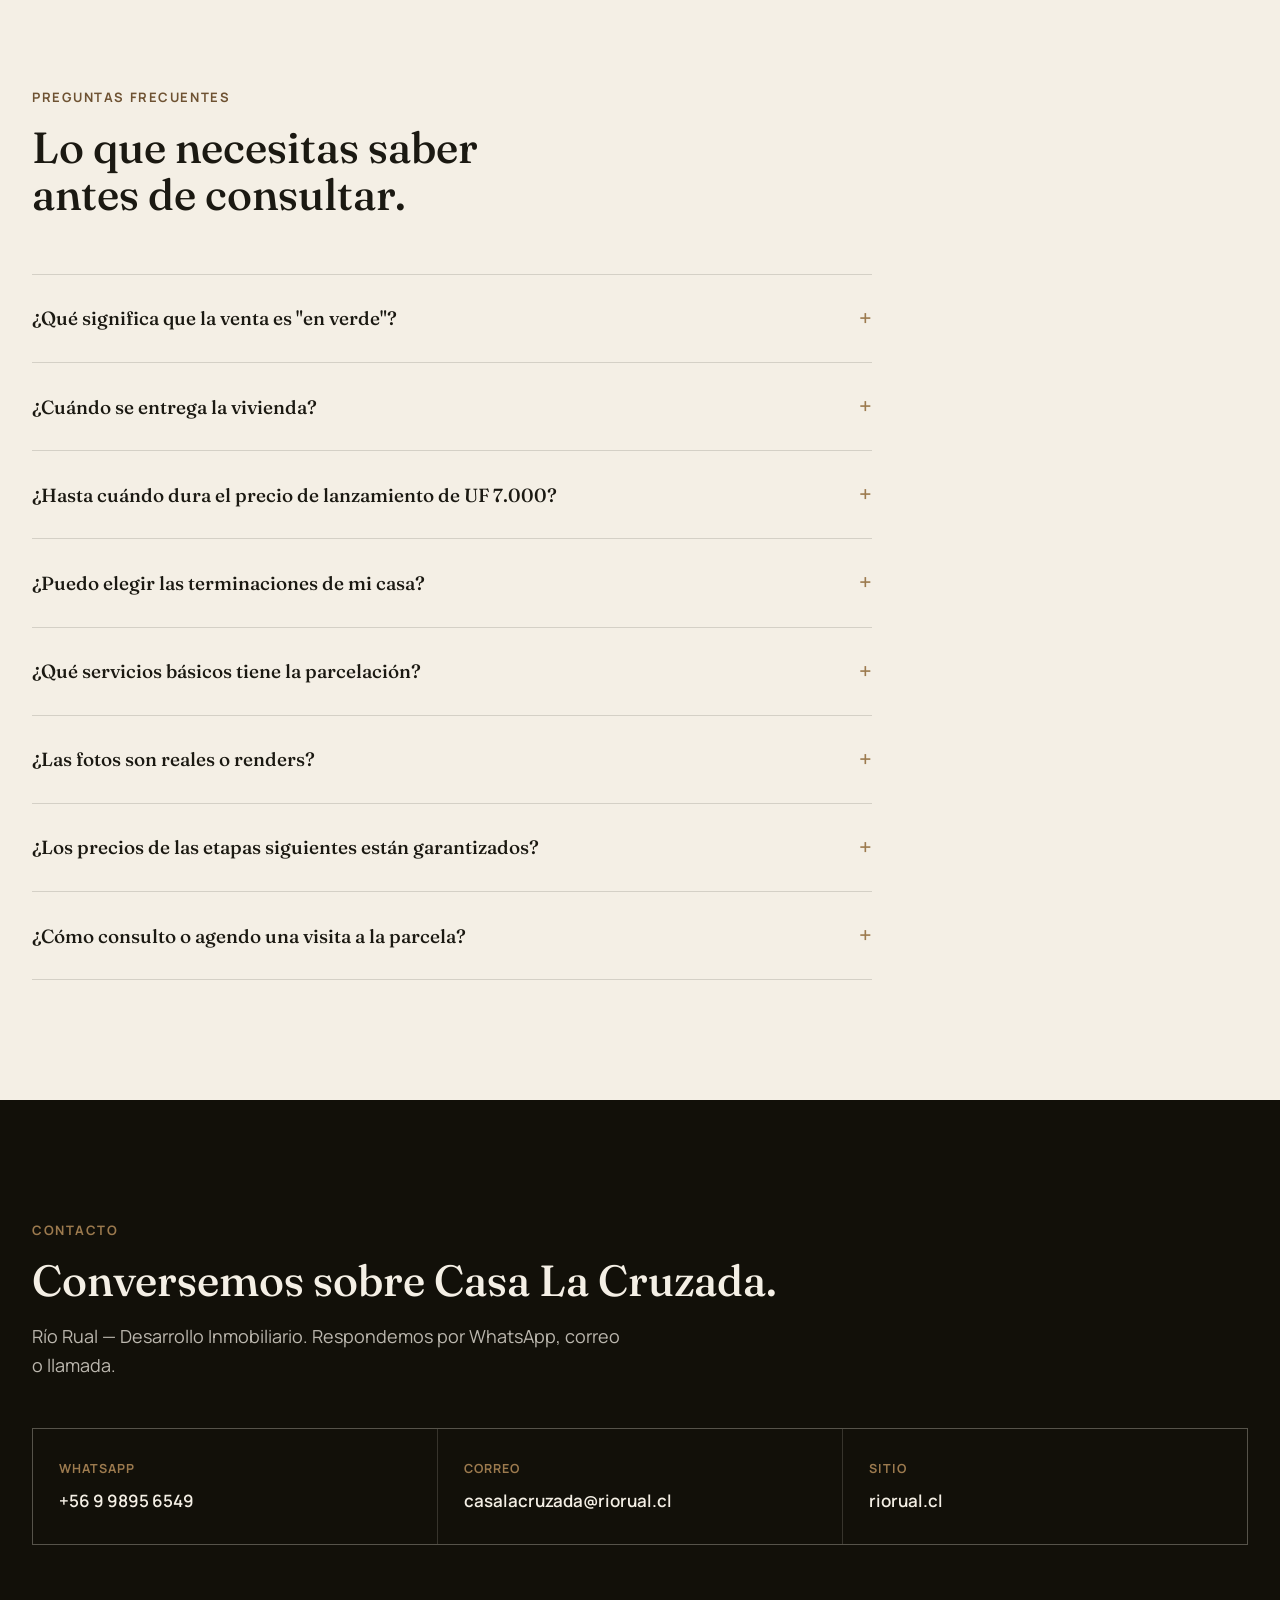
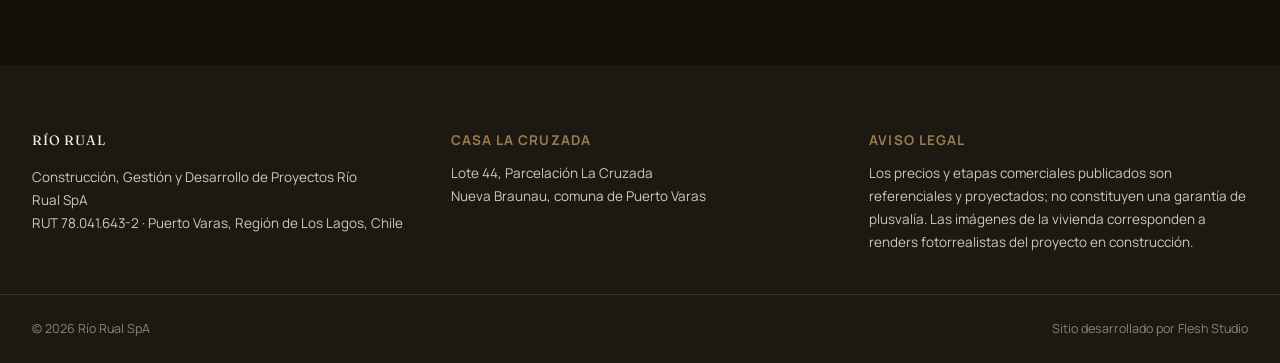
==== commit 407c0e4d: "Fix duplicate twitter:image meta tag in index.html" ====
--- a/index.html
+++ b/index.html
@@ -2,7 +2,8 @@
 <html lang="es-CL">
 <meta property="og:image" content="https://flesh-studio.github.io/petunia-bariloche/assets/img/og-image.jpg">
 <meta name="twitter:card" content="summary_large_image">
-<meta name="twitter:image" content="https://flesh-studio.github.io/petunia-bariloche/assets/img/og-image.jpg"> <head>
+<meta name="twitter:image" content="https://flesh-studio.github.io/petunia-bariloche/assets/img/og-image.jpg">
+<head>
 <meta charset="UTF-8">
 <meta name="viewport" content="width=device-width, initial-scale=1, viewport-fit=cover">
 <title>Casa La Cruzada · Puerto Varas — Venta en verde | Río Rual</title>
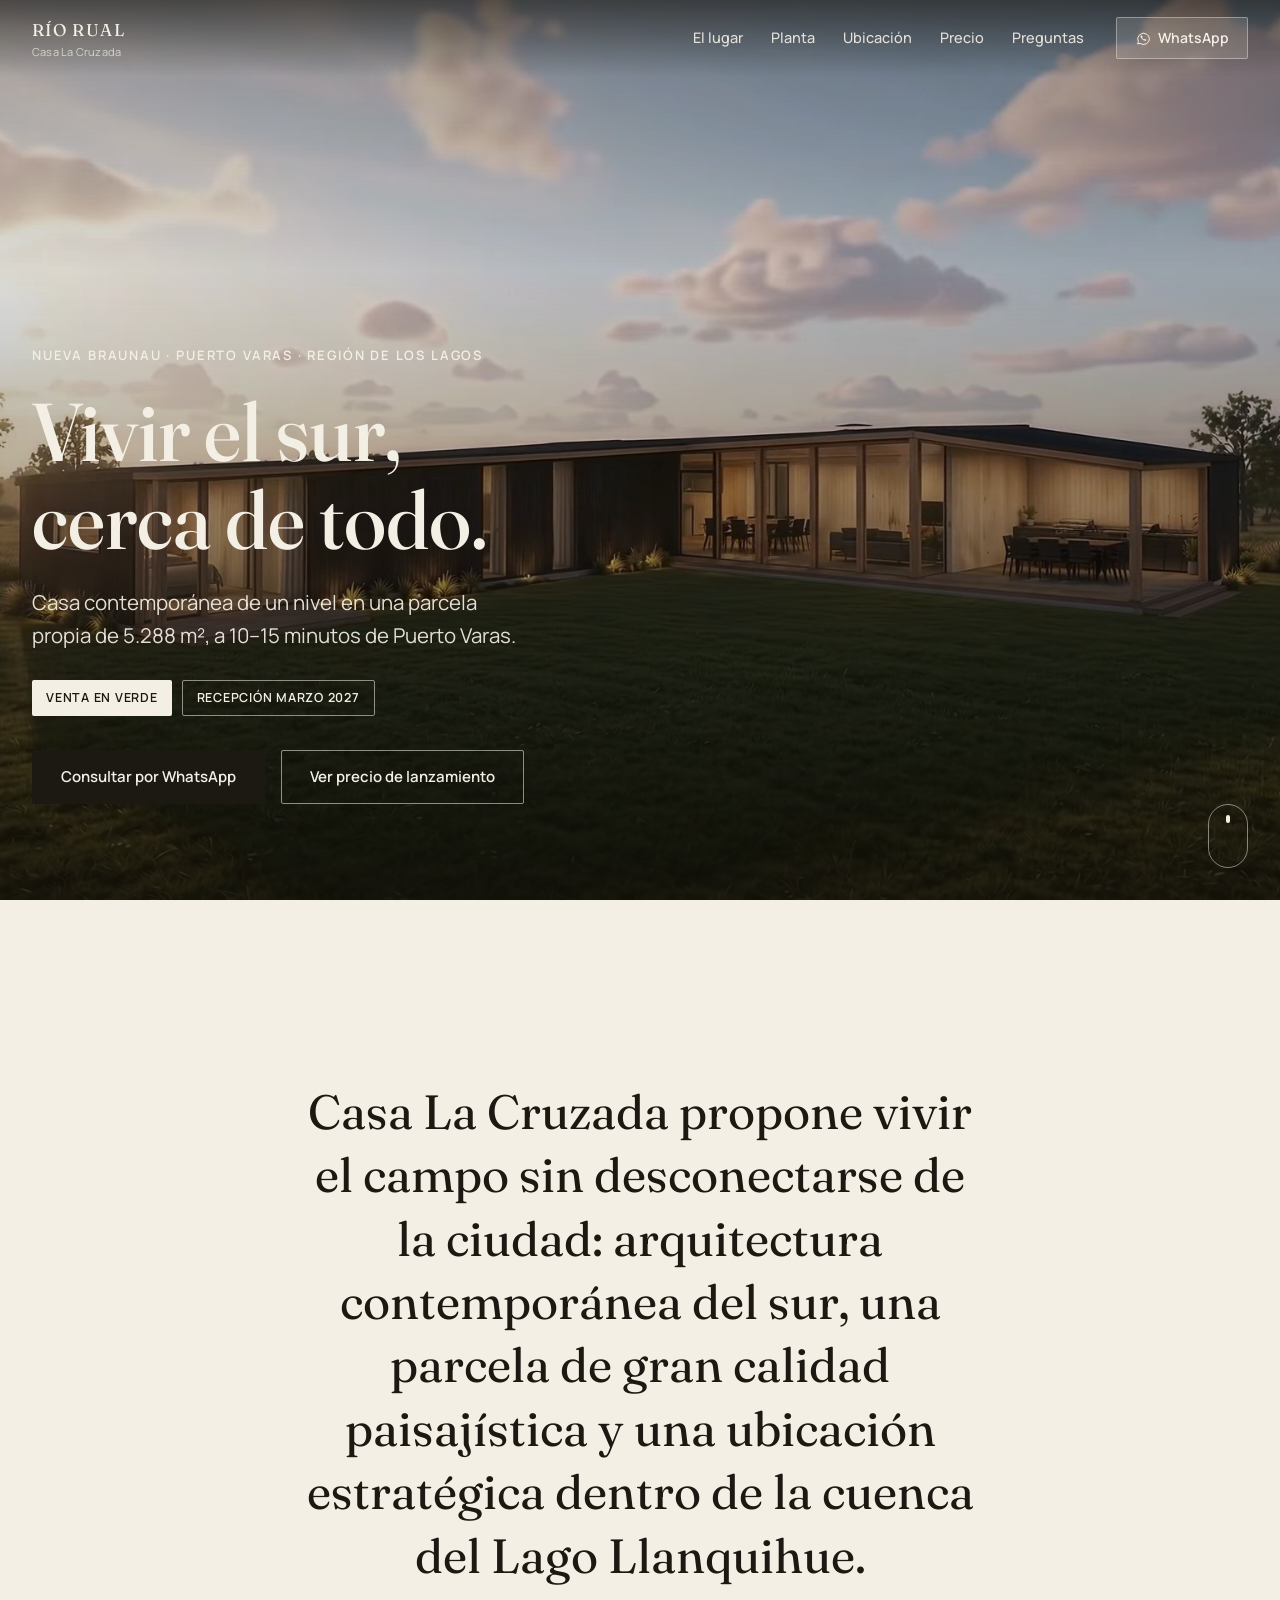
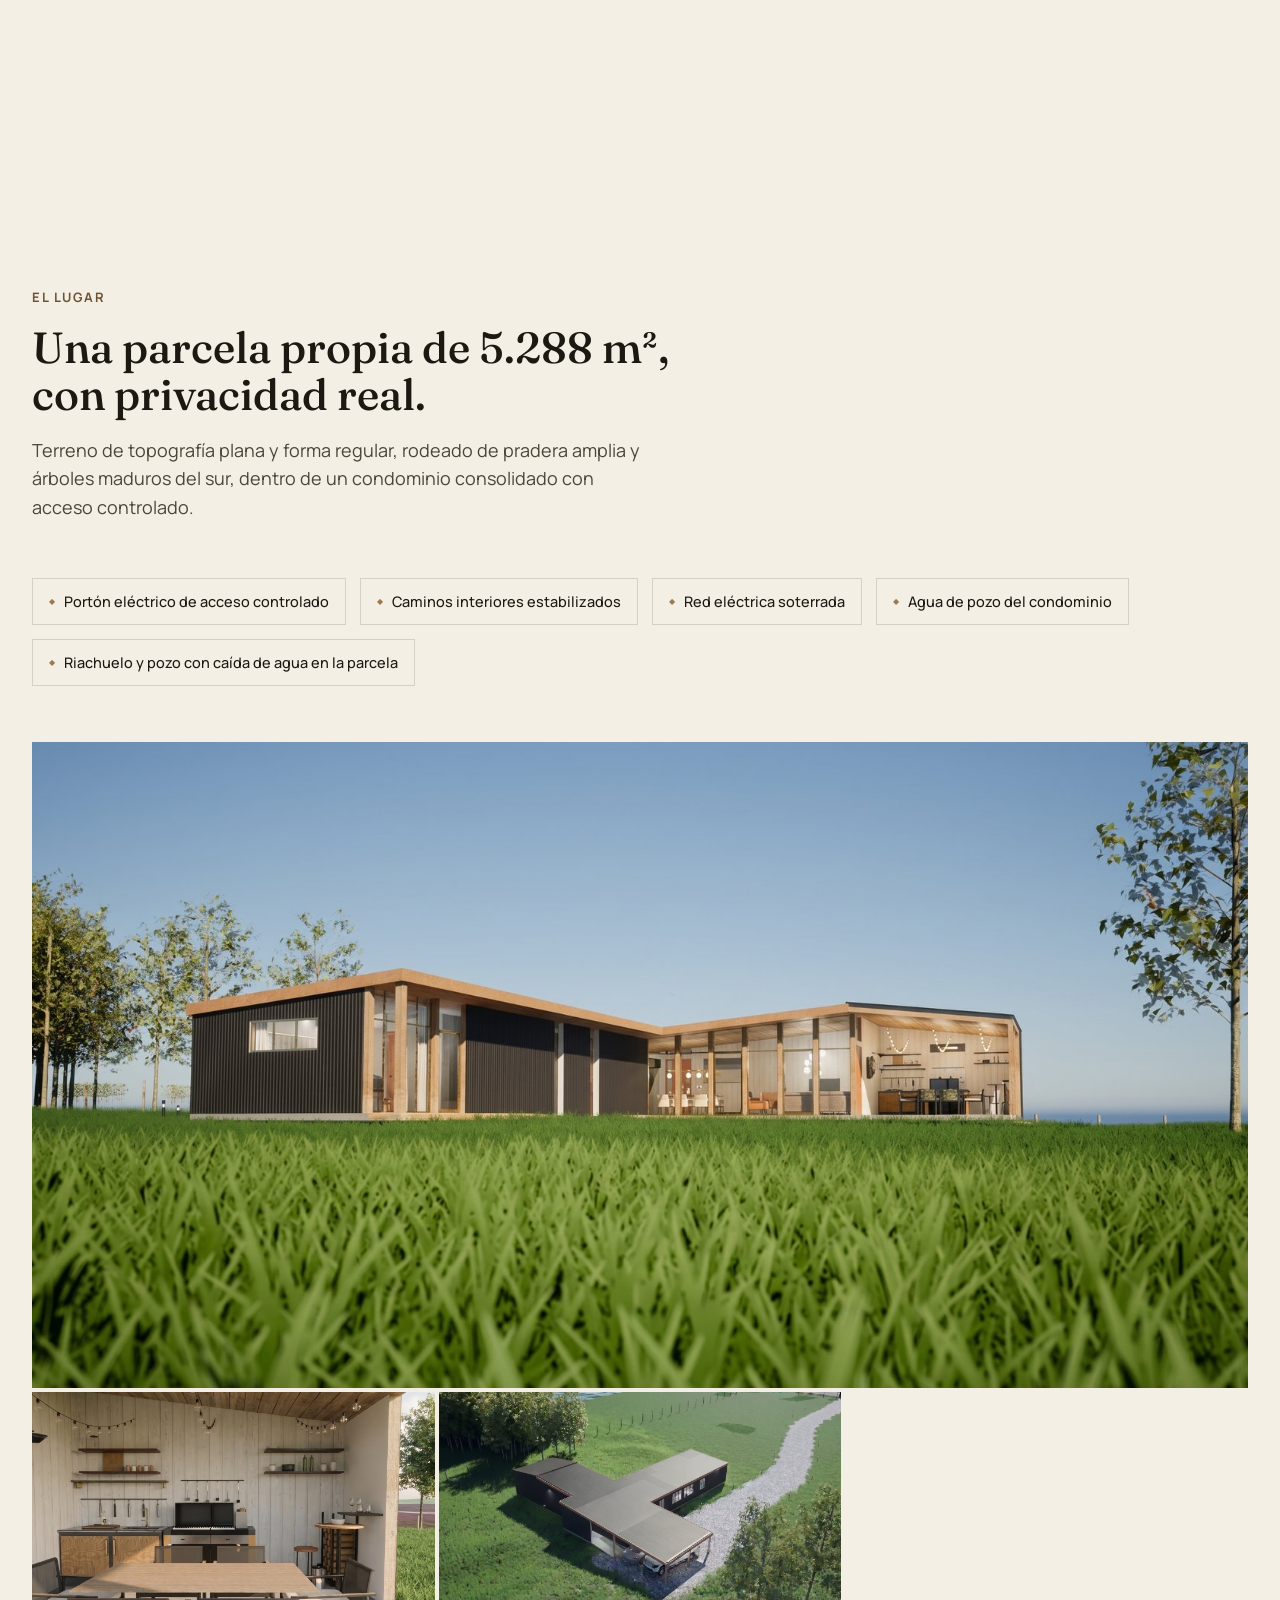
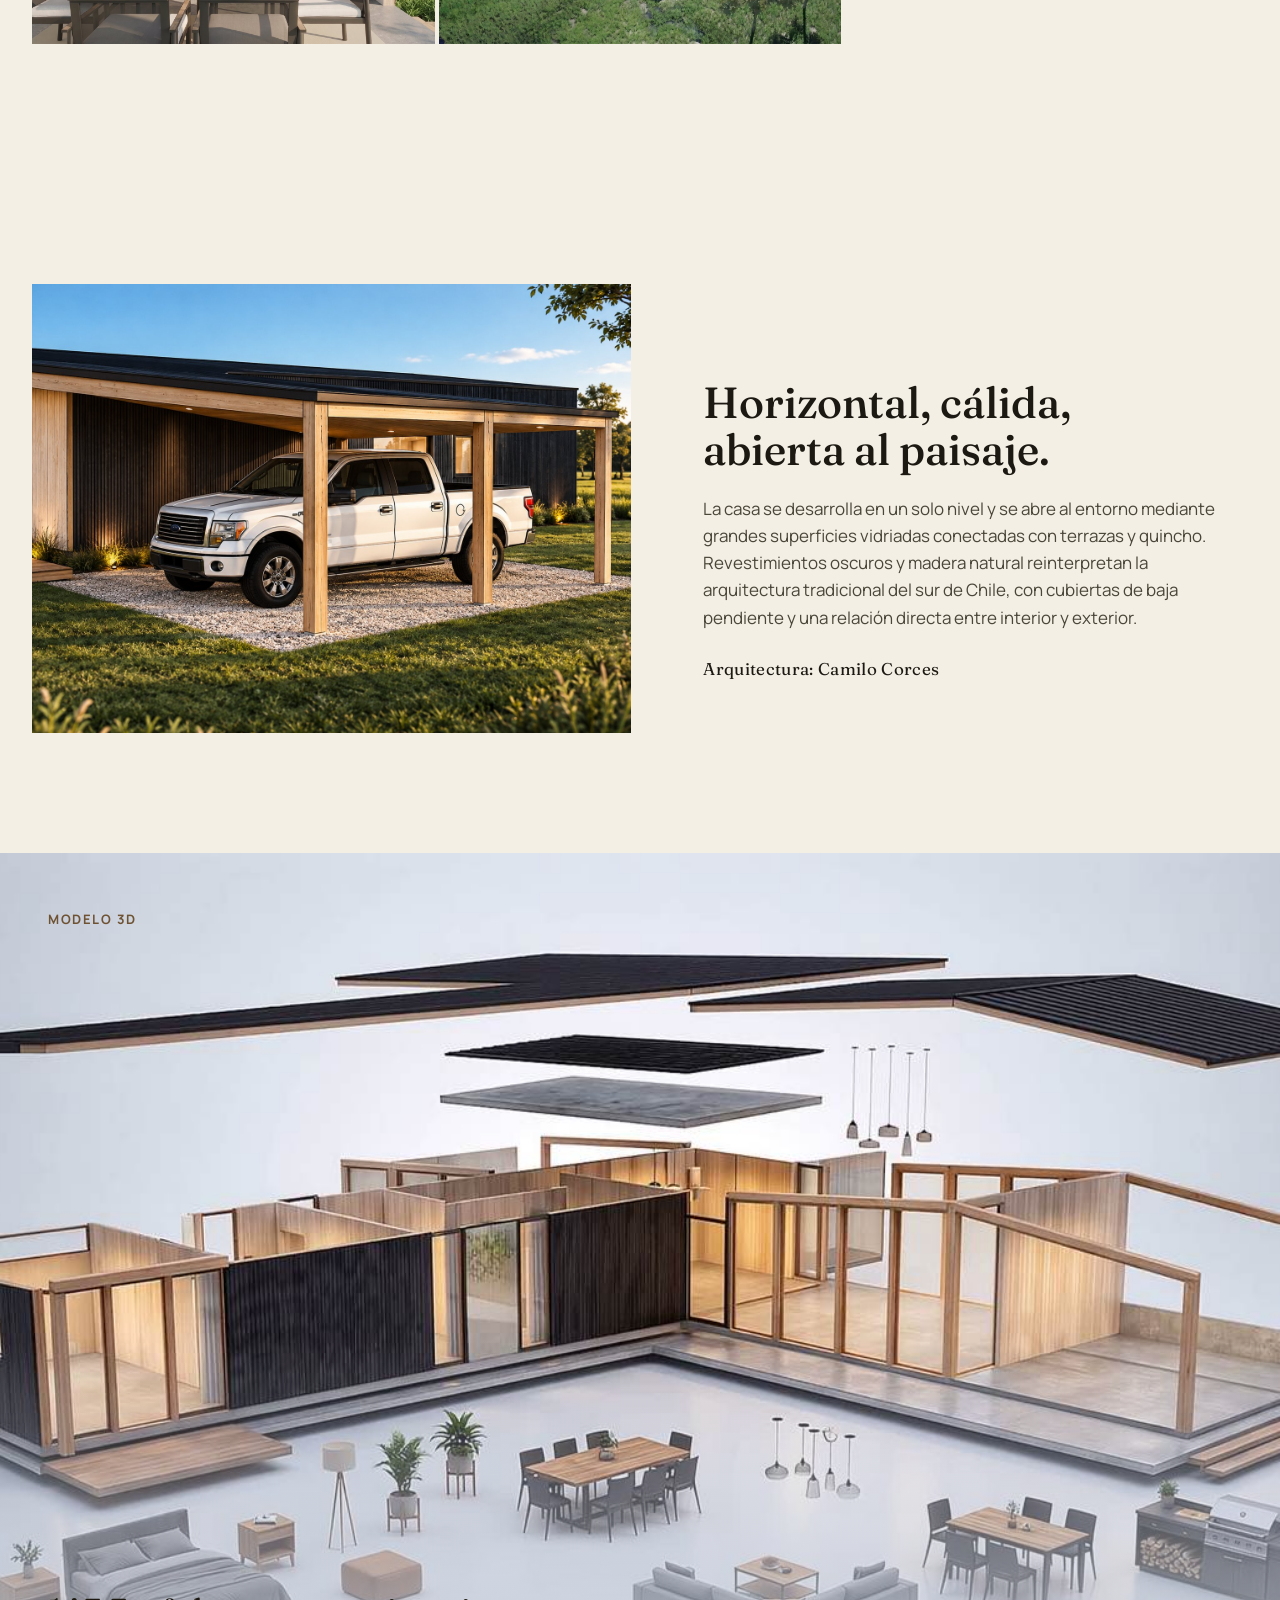
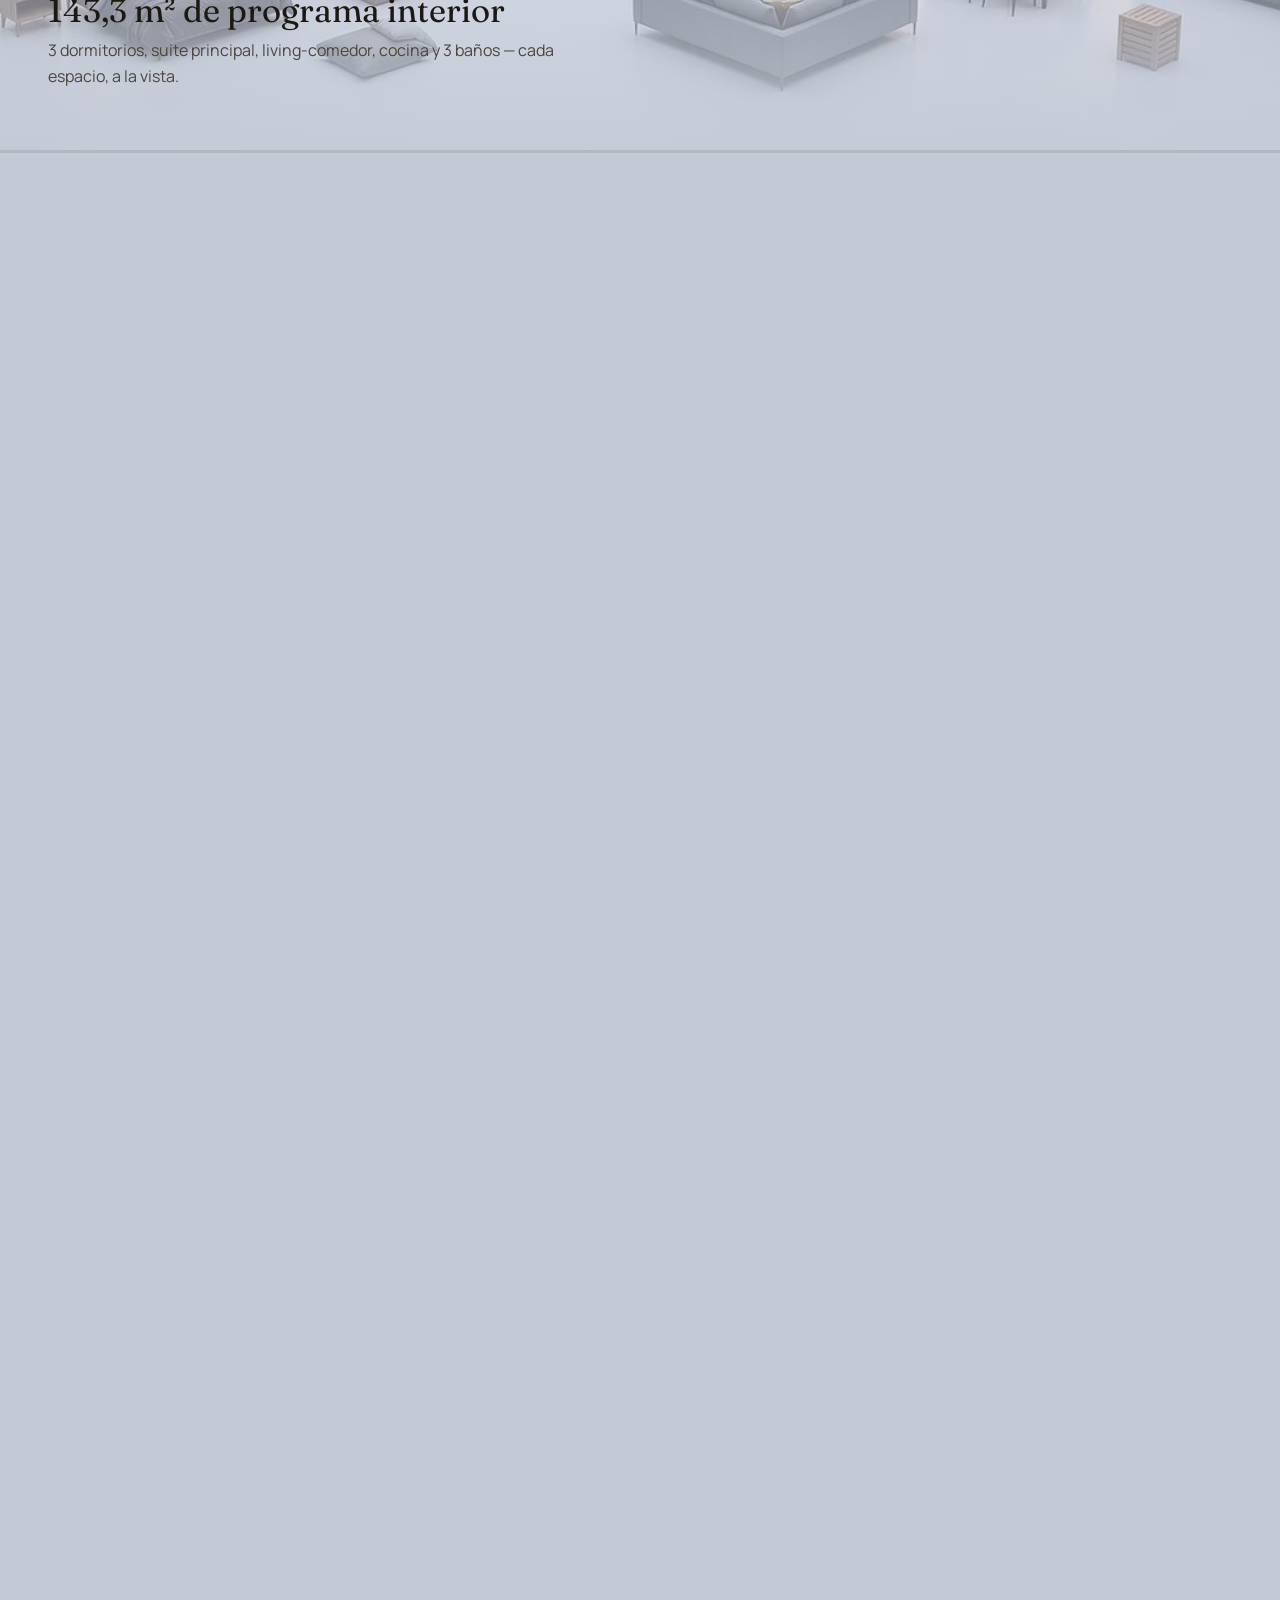
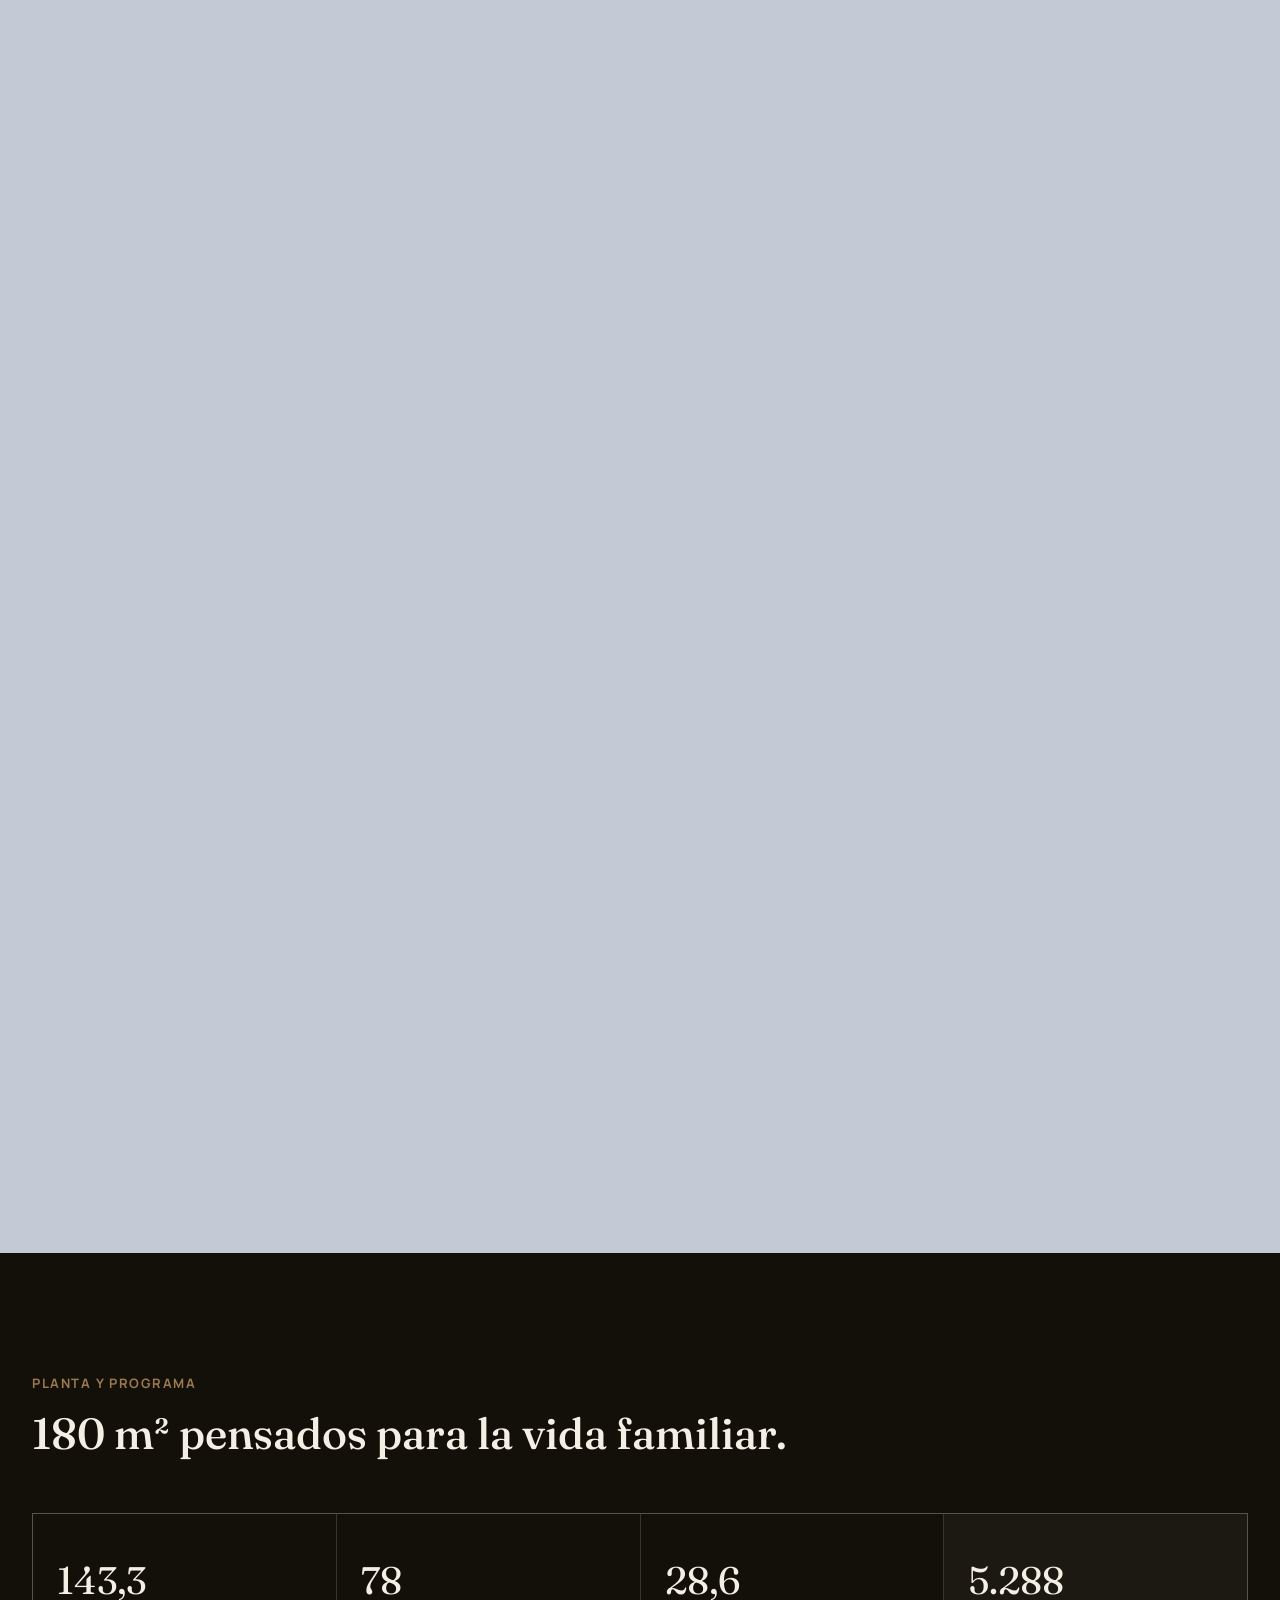
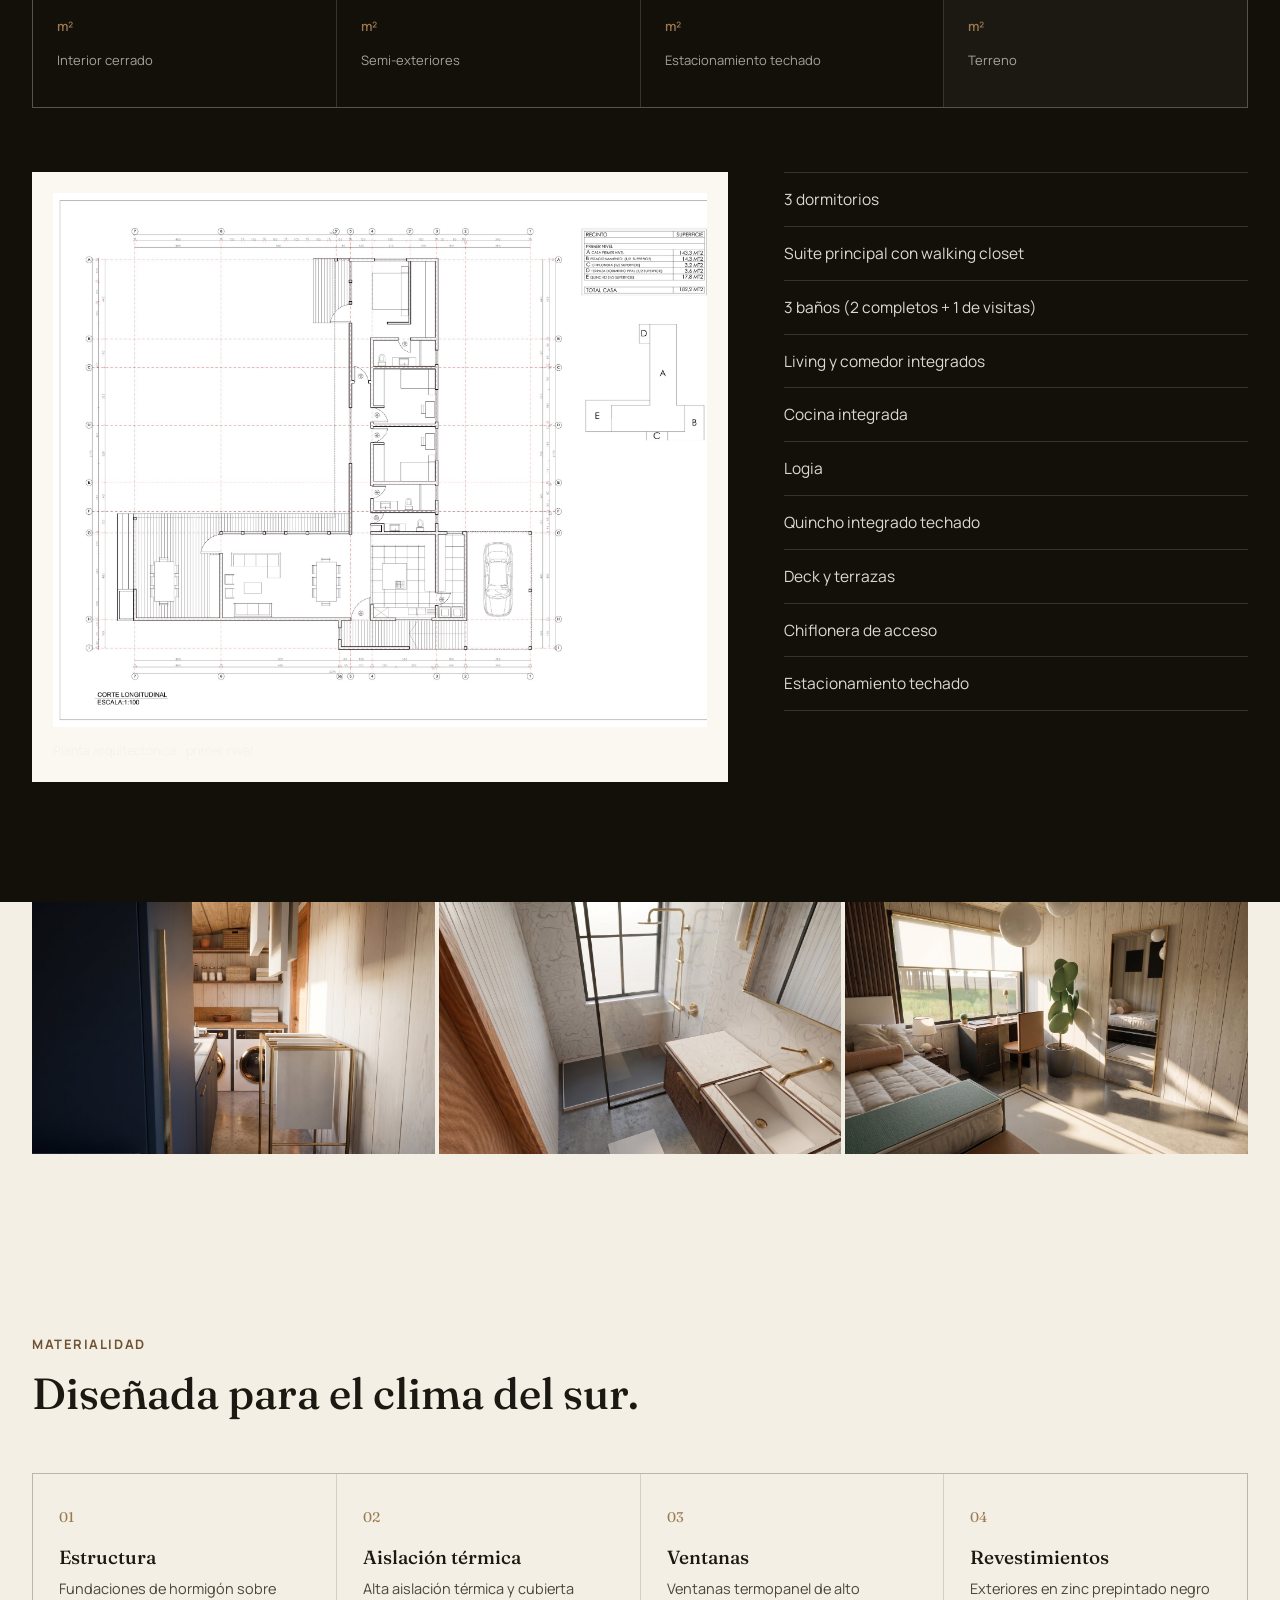
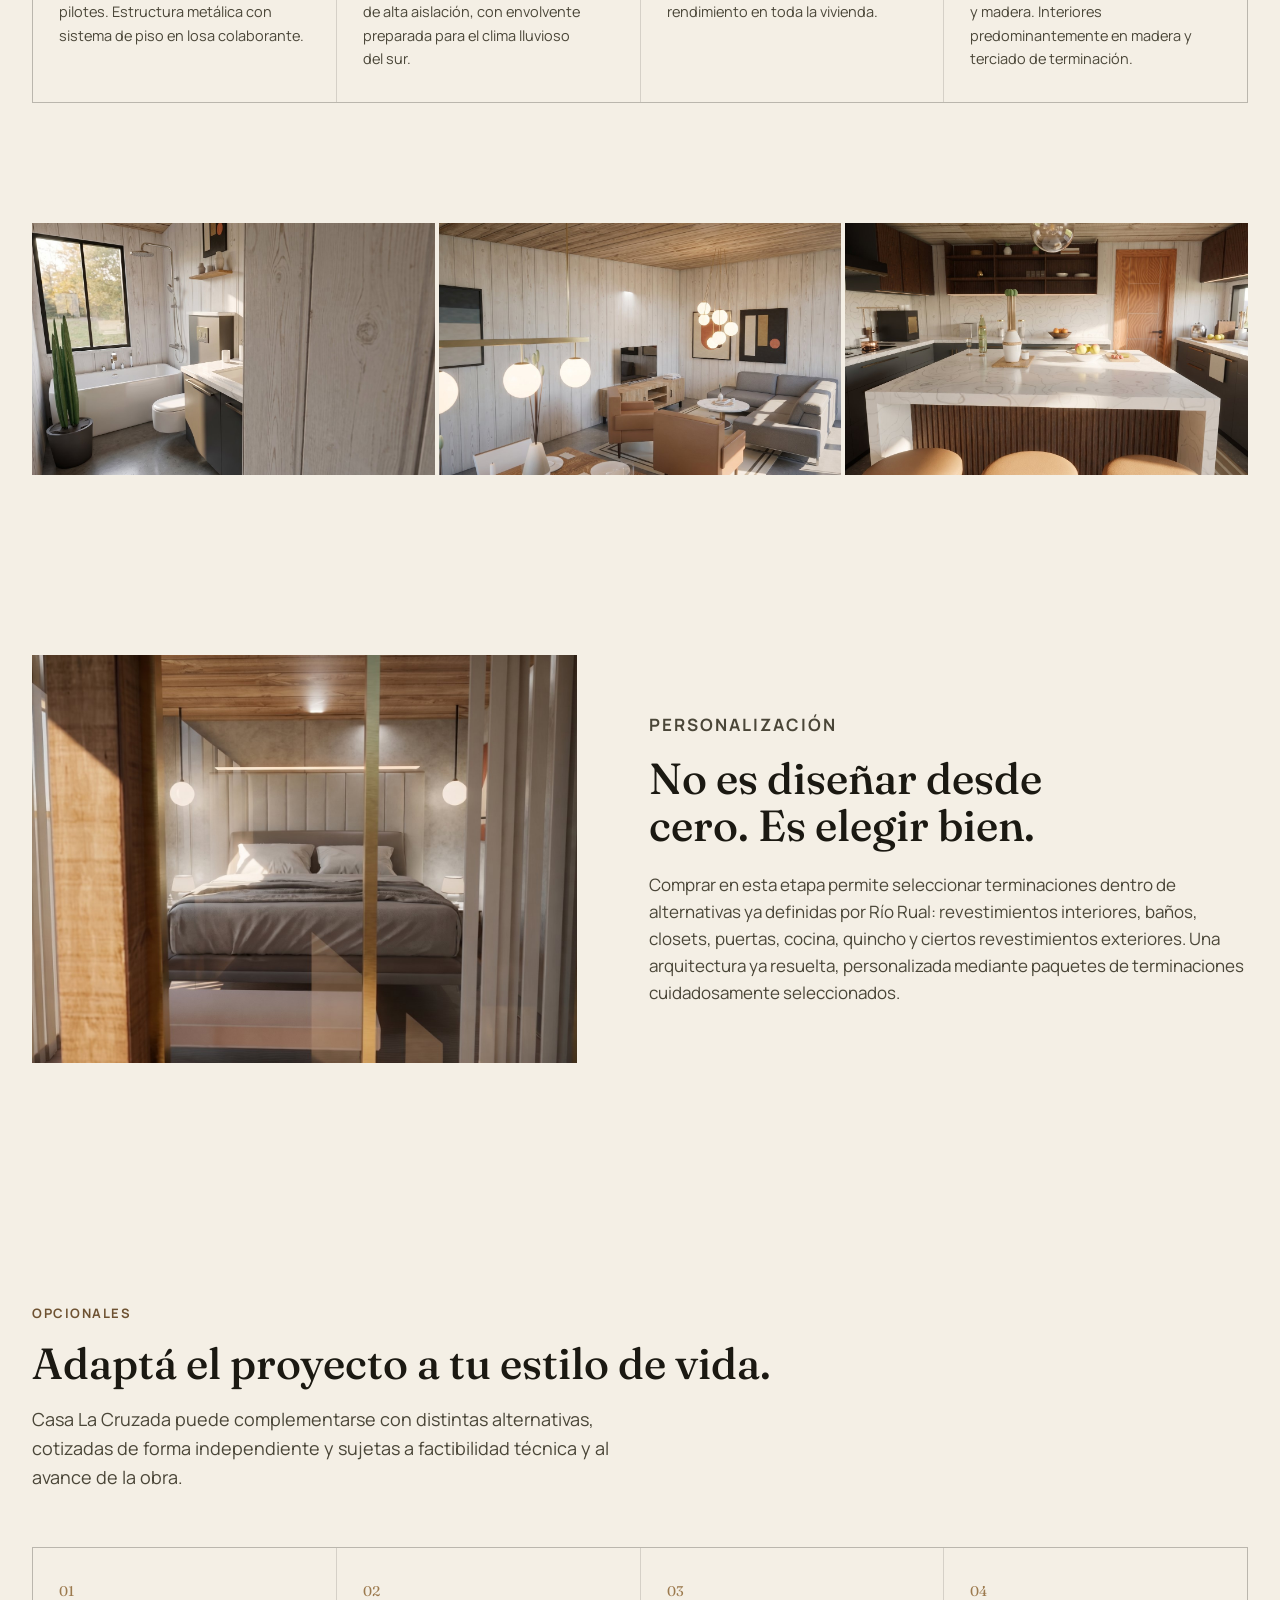
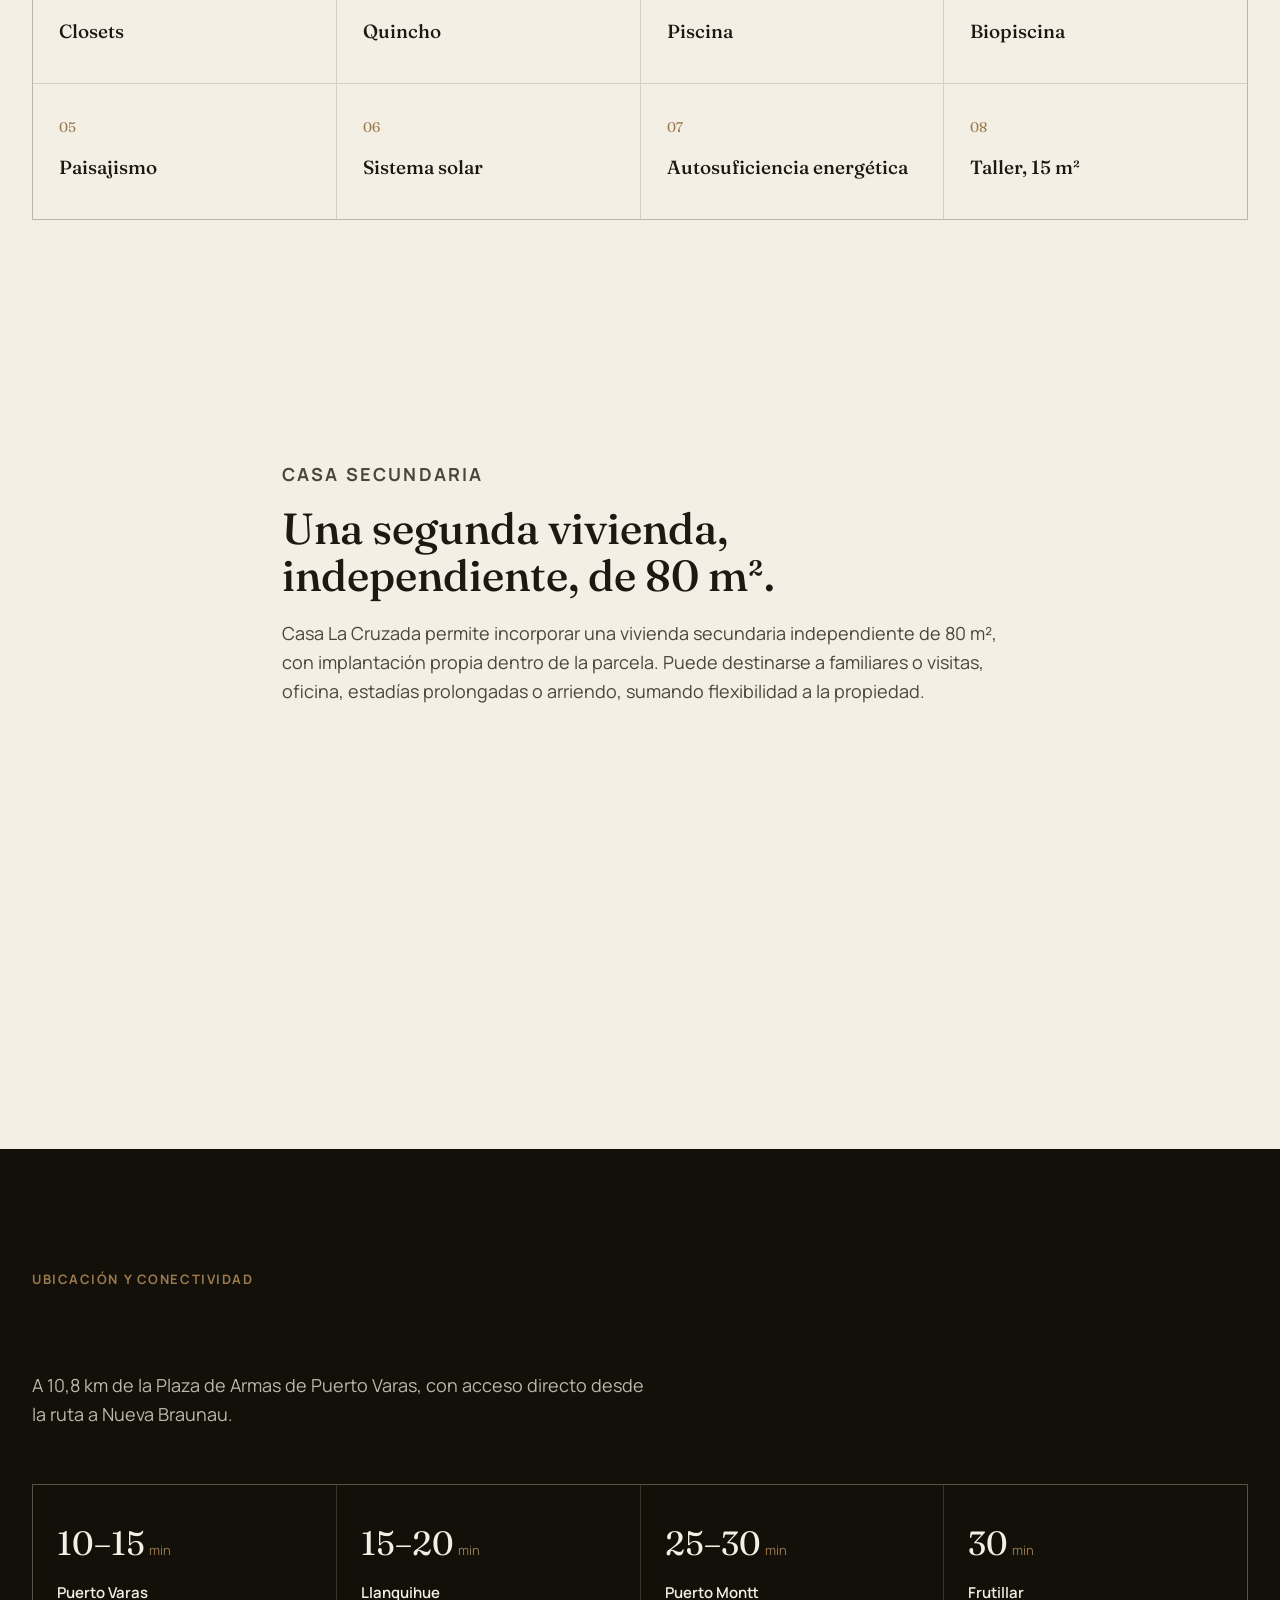
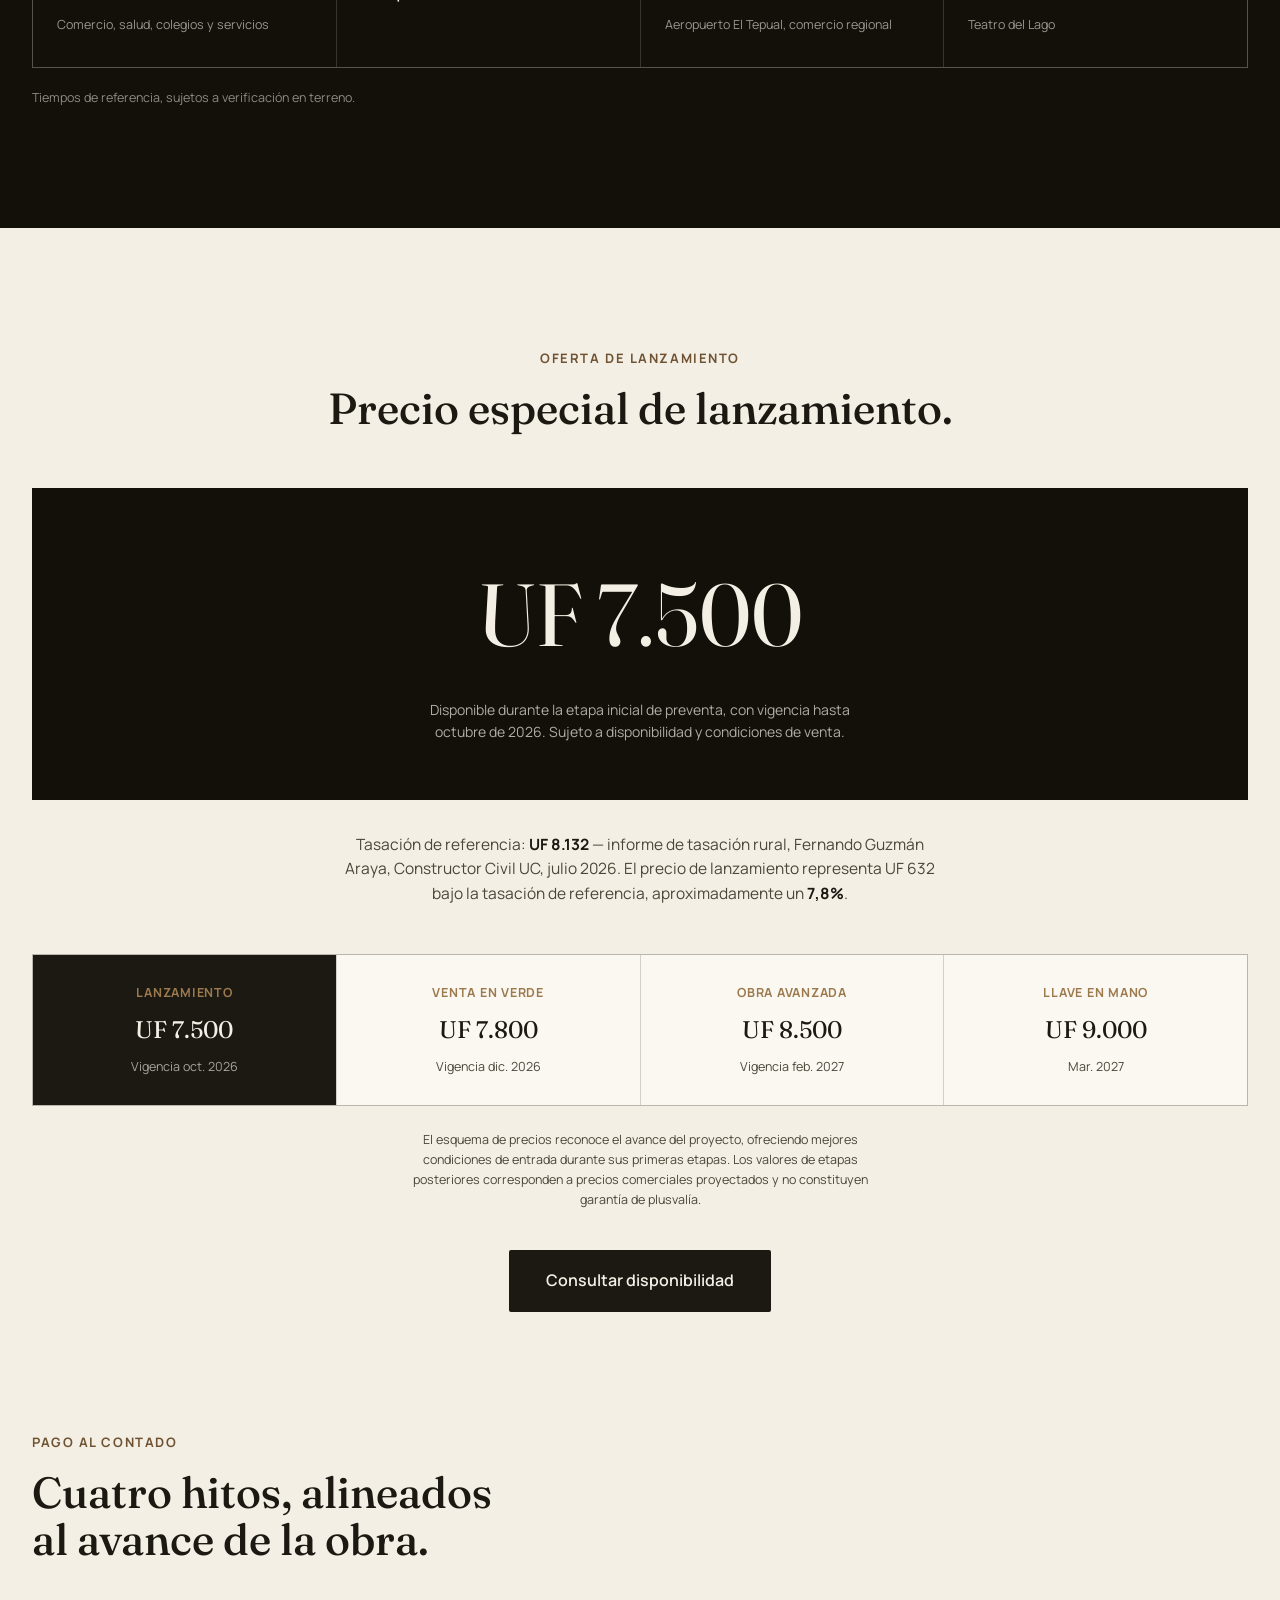
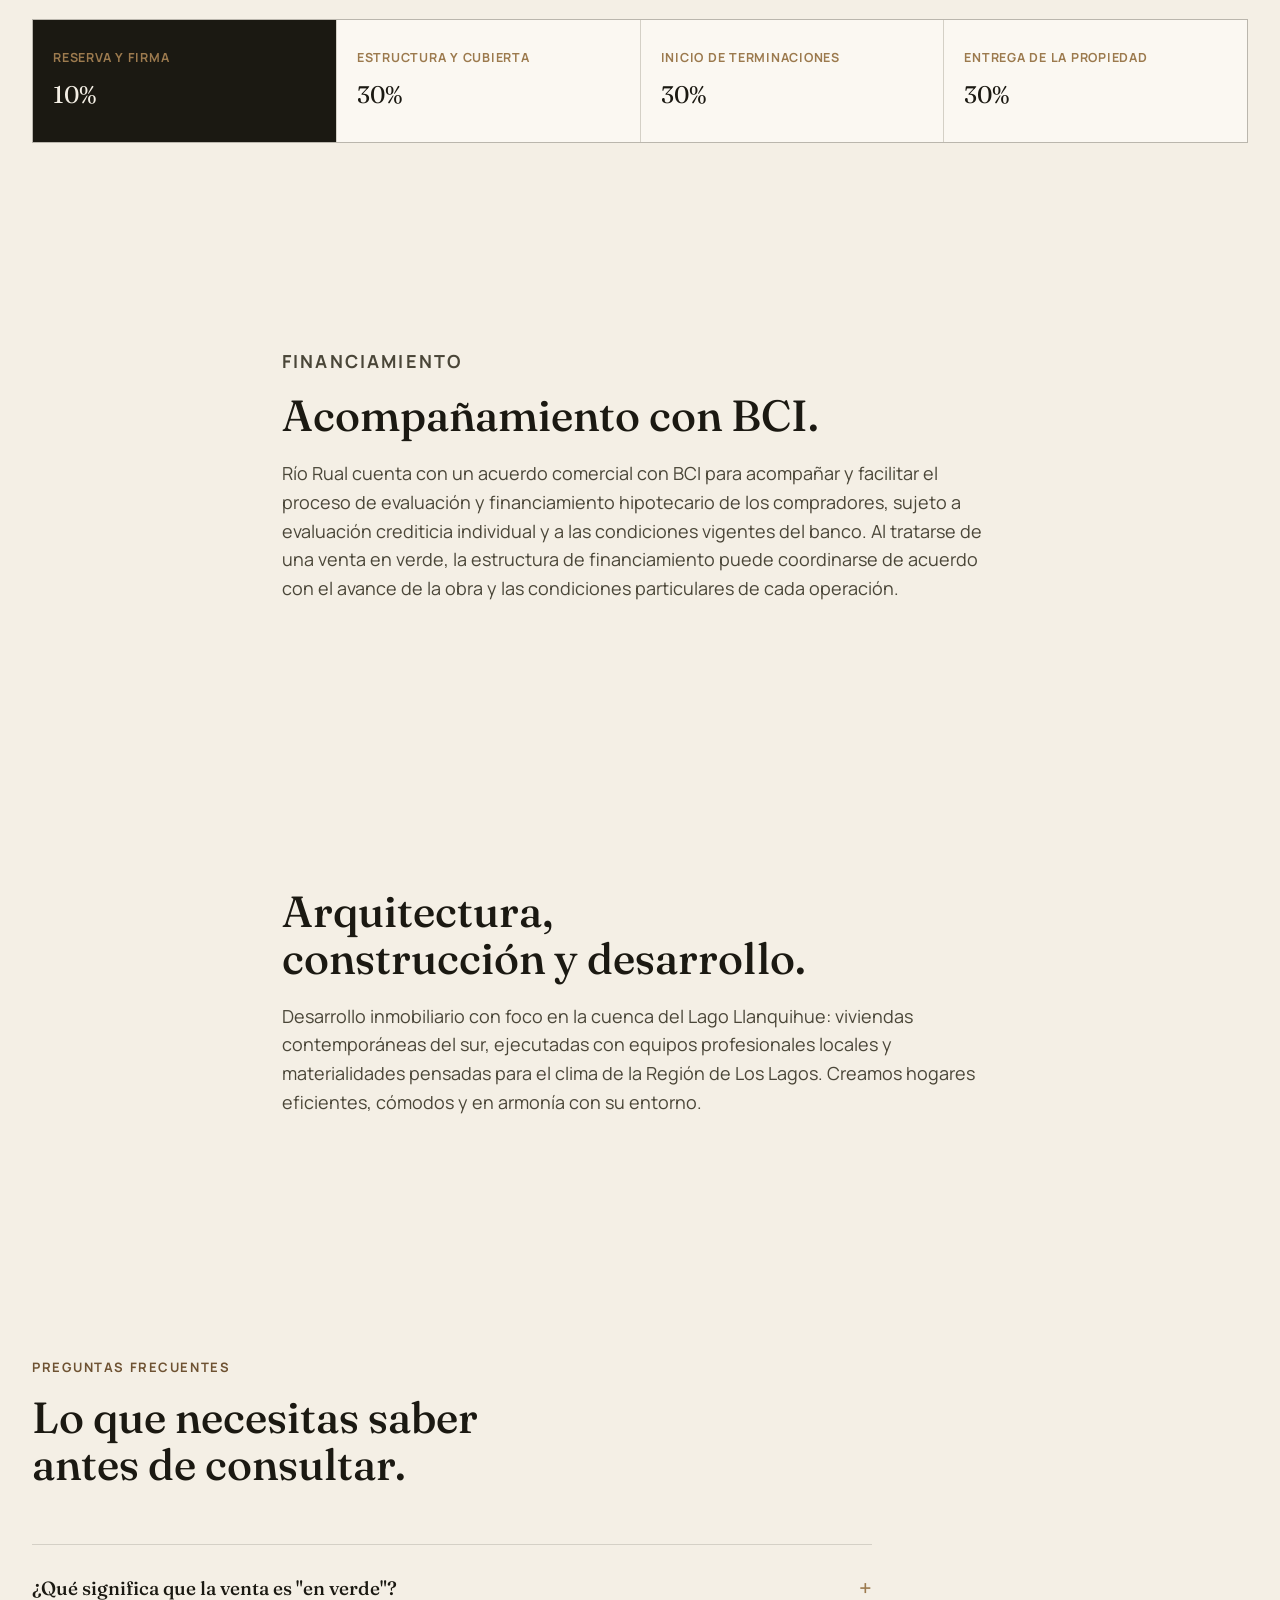
==== commit a724e882: "Actualiza precios (UF 7.500/7.800/8.500/9.000), forma de pago, financiamiento con BCI, casa secundar" ====
--- a/index.html
+++ b/index.html
@@ -1,24 +1,22 @@
 <!DOCTYPE html>
 <html lang="es-CL">
-<meta property="og:image" content="https://flesh-studio.github.io/petunia-bariloche/assets/img/og-image.jpg">
-<meta name="twitter:card" content="summary_large_image">
-<meta name="twitter:image" content="https://flesh-studio.github.io/petunia-bariloche/assets/img/og-image.jpg">
 <head>
 <meta charset="UTF-8">
 <meta name="viewport" content="width=device-width, initial-scale=1, viewport-fit=cover">
 <title>Casa La Cruzada · Puerto Varas — Venta en verde | Río Rual</title>
-<meta name="description" content="Casa contemporánea de un nivel en parcela propia de 5.288 m², Nueva Braunau, Puerto Varas. Venta en verde desde UF 7.000. Precio especial de lanzamiento hasta octubre de 2026.">
+<meta name="description" content="Casa contemporánea de un nivel en parcela propia de 5.288 m², Nueva Braunau, Puerto Varas. Venta en verde desde UF 7.500, lanzamiento hasta oct. 2026.">
 <link rel="canonical" href="https://flesh-studio.github.io/casa-la-cruzada/">
 
 <!-- Open Graph -->
 <meta property="og:type" content="website">
 <meta property="og:title" content="Casa La Cruzada · Puerto Varas — Venta en verde">
-<meta property="og:description" content="Casa contemporánea de un nivel en parcela propia de 5.288 m², a 10–15 min de Puerto Varas. Lanzamiento desde UF 7.000.">
+<meta property="og:description" content="Casa contemporánea de un nivel en parcela propia de 5.288 m², a 10–15 min de Puerto Varas. Lanzamiento desde UF 7.500.">
+<meta property="og:image" content="https://flesh-studio.github.io/casa-la-cruzada/assets/img/hero.jpg">
 <meta property="og:url" content="https://flesh-studio.github.io/casa-la-cruzada/">
 <meta property="og:locale" content="es_CL">
 <meta name="twitter:card" content="summary_large_image">
 <meta name="twitter:title" content="Casa La Cruzada · Puerto Varas — Venta en verde">
-<meta name="twitter:description" content="Casa contemporánea de un nivel en parcela propia de 5.288 m², a 10–15 min de Puerto Varas. Lanzamiento desde UF 7.000.">
+<meta name="twitter:description" content="Casa contemporánea de un nivel en parcela propia de 5.288 m², a 10–15 min de Puerto Varas. Lanzamiento desde UF 7.500.">
 <meta name="twitter:image" content="https://flesh-studio.github.io/casa-la-cruzada/assets/img/hero.jpg">
 
 <link rel="icon" href="assets/img/favicon.svg" type="image/svg+xml">
@@ -32,7 +30,7 @@
   "@context": "https://schema.org",
   "@type": "RealEstateListing",
   "name": "Casa La Cruzada",
-  "description": "Casa contemporánea de un nivel en parcela propia de 5.288 m², Parcelación La Cruzada, Nueva Braunau, comuna de Puerto Varas.",
+  "description": "Casa contemporánea de un nivel en parcela propia de 5.288 m², Hacienda La Cruzada, Nueva Braunau, comuna de Puerto Varas.",
   "url": "https://flesh-studio.github.io/casa-la-cruzada/",
   "image": "https://flesh-studio.github.io/casa-la-cruzada/assets/img/hero.jpg",
   "address": {
@@ -44,9 +42,89 @@
   "offers": {
     "@type": "Offer",
     "priceCurrency": "CLF",
-    "price": "7000",
+    "price": "7500",
     "availability": "https://schema.org/InStock"
   }
+}
+</script>
+<script type="application/ld+json">
+{
+  "@context": "https://schema.org",
+  "@type": "FAQPage",
+  "mainEntity": [
+    {
+      "@type": "Question",
+      "name": "¿Qué significa que la venta es \"en verde\"?",
+      "acceptedAnswer": {
+        "@type": "Answer",
+        "text": "La casa está actualmente en construcción, con obra iniciada en julio de 2026. La compra se realiza sobre planos y renders del proyecto, antes de su recepción final."
+      }
+    },
+    {
+      "@type": "Question",
+      "name": "¿Cuándo se entrega la vivienda?",
+      "acceptedAnswer": {
+        "@type": "Answer",
+        "text": "La recepción está proyectada para marzo de 2027."
+      }
+    },
+    {
+      "@type": "Question",
+      "name": "¿Hasta cuándo dura el precio de lanzamiento de UF 7.500?",
+      "acceptedAnswer": {
+        "@type": "Answer",
+        "text": "Está disponible durante la etapa inicial de preventa, con vigencia hasta octubre de 2026, sujeto a disponibilidad y condiciones de venta."
+      }
+    },
+    {
+      "@type": "Question",
+      "name": "¿Cómo se estructura el pago?",
+      "acceptedAnswer": {
+        "@type": "Answer",
+        "text": "Al contado: 10% de reserva y firma, 30% al avance de estructura y cubierta, 30% al inicio de terminaciones y 30% a la entrega de la propiedad. Río Rual además cuenta con un acuerdo comercial con BCI para acompañar el financiamiento hipotecario, sujeto a evaluación crediticia individual."
+      }
+    },
+    {
+      "@type": "Question",
+      "name": "¿Puedo elegir las terminaciones de mi casa?",
+      "acceptedAnswer": {
+        "@type": "Answer",
+        "text": "Sí. Comprar en esta etapa permite personalizar revestimientos interiores, baños, closets, puertas, cocina, quincho y ciertos revestimientos exteriores, dentro de alternativas previamente definidas por Río Rual."
+      }
+    },
+    {
+      "@type": "Question",
+      "name": "¿Qué servicios básicos tiene la parcelación?",
+      "acceptedAnswer": {
+        "@type": "Answer",
+        "text": "El condominio cuenta con acceso controlado mediante portón eléctrico, caminos interiores estabilizados, red eléctrica soterrada y abastecimiento de agua por pozo propio del condominio."
+      }
+    },
+    {
+      "@type": "Question",
+      "name": "¿Las fotos son reales o renders?",
+      "acceptedAnswer": {
+        "@type": "Answer",
+        "text": "Las imágenes de la vivienda son renders fotorrealistas, fieles a los planos y al modelo 3D del proyecto. Una vez recibida la obra, en marzo de 2027, se realizará una sesión fotográfica y un recorrido virtual 360° de la vivienda terminada."
+      }
+    },
+    {
+      "@type": "Question",
+      "name": "¿Los precios de las etapas siguientes están garantizados?",
+      "acceptedAnswer": {
+        "@type": "Answer",
+        "text": "No. Los valores de venta en verde posterior, obra avanzada y llave en mano corresponden a precios comerciales proyectados por etapa, no a una garantía de plusvalía."
+      }
+    },
+    {
+      "@type": "Question",
+      "name": "¿Cómo consulto o agendo una visita a la parcela?",
+      "acceptedAnswer": {
+        "@type": "Answer",
+        "text": "Escríbenos por WhatsApp al +56 9 9895 6549 o al correo casalacruzada@riorual.cl y coordinamos una visita al terreno."
+      }
+    }
+  ]
 }
 </script>
 </head>
@@ -139,20 +217,21 @@
       <div class="fact"><span class="fact__icon" aria-hidden="true">◆</span>Caminos interiores estabilizados</div>
       <div class="fact"><span class="fact__icon" aria-hidden="true">◆</span>Red eléctrica soterrada</div>
       <div class="fact"><span class="fact__icon" aria-hidden="true">◆</span>Agua de pozo del condominio</div>
+      <div class="fact"><span class="fact__icon" aria-hidden="true">◆</span>Riachuelo y pozo con caída de agua en la parcela</div>
     </div>
 
     <div class="gallery">
       <figure class="gallery__item gallery__item--wide reveal-up">
-        <img src="assets/img/gal-atardecer.jpg" loading="lazy" alt="Vista general de Casa La Cruzada al atardecer, integrada al paisaje de la parcela" width="1386" height="1135">
+        <img src="assets/img/gal-atardecer.jpg" loading="lazy" alt="Vista general de Casa La Cruzada, integrada al paisaje de la parcela" width="1600" height="850">
         <figcaption>Render fotorrealista · fiel a planos y modelo del proyecto</figcaption>
       </figure>
       <figure class="gallery__item reveal-up">
-        <img src="assets/img/gal-terraza.jpg" loading="lazy" alt="Quincho y deck integrados, con parrilla y mesa exterior hacia la pradera" width="1268" height="1240">
-        <figcaption>Quincho y deck integrados</figcaption>
-      </figure>
-      <figure class="gallery__item reveal-up">
-        <img src="assets/img/gal-ingreso.jpg" loading="lazy" alt="Vista diurna del carport y acceso de Casa La Cruzada" width="1557" height="1010">
-        <figcaption>Carport y acceso, vista diurna</figcaption>
+        <img src="assets/img/gal-terraza.jpg" loading="lazy" alt="Quincho integrado y techado, con parrilla y mesa exterior" width="1400" height="875">
+        <figcaption>Quincho integrado y techado</figcaption>
+      </figure>
+      <figure class="gallery__item reveal-up">
+        <img src="assets/img/gal-ingreso.jpg" loading="lazy" alt="Vista aérea del acceso, carport y estacionamiento de Casa La Cruzada" width="1400" height="875">
+        <figcaption>Acceso y carport, vista aérea</figcaption>
       </figure>
     </div>
   </section>
@@ -254,6 +333,24 @@
     </div>
   </section>
 
+  <!-- DORMITORIOS Y BAÑOS -->
+  <section class="section section--tight">
+    <div class="gallery">
+      <figure class="gallery__item reveal-up">
+        <img src="assets/img/gal-logia.jpg" loading="lazy" alt="Logia de Casa La Cruzada, con lavadora y secadora" width="1400" height="875">
+        <figcaption>Logia integrada</figcaption>
+      </figure>
+      <figure class="gallery__item reveal-up">
+        <img src="assets/img/gal-dormitorio2.jpg" loading="lazy" alt="Dormitorio secundario de Casa La Cruzada, con vista al parque" width="1400" height="875">
+        <figcaption>Dormitorio secundario</figcaption>
+      </figure>
+      <figure class="gallery__item reveal-up">
+        <img src="assets/img/gal-bano.jpg" loading="lazy" alt="Baño de Casa La Cruzada, con doble vanitorio y ducha" width="1400" height="875">
+        <figcaption>Baño, con doble vanitorio</figcaption>
+      </figure>
+    </div>
+  </section>
+
   <!-- DISEÑADA PARA EL SUR -->
   <section class="section">
     <div class="section__head">
@@ -288,15 +385,15 @@
   <section class="section section--tight">
     <div class="gallery">
       <figure class="gallery__item reveal-up">
-        <img src="assets/img/gal-corredor.jpg" loading="lazy" alt="Terraza cubierta de Casa La Cruzada, conectando living, comedor y cocina" width="1268" height="1240">
-        <figcaption>Terraza cubierta, living y cocina integrados</figcaption>
-      </figure>
-      <figure class="gallery__item reveal-up">
-        <img src="assets/img/gal-living.jpg" loading="lazy" alt="Espacio interior de Casa La Cruzada con cielo de madera y luz natural" width="1458" height="1079">
+        <img src="assets/img/gal-corredor.jpg" loading="lazy" alt="Baño principal de Casa La Cruzada, con tina exenta y ventana al parque" width="1400" height="875">
+        <figcaption>Baño principal, con tina exenta</figcaption>
+      </figure>
+      <figure class="gallery__item reveal-up">
+        <img src="assets/img/gal-living.jpg" loading="lazy" alt="Espacio interior de Casa La Cruzada con cielo de madera y luz natural" width="1400" height="875">
         <figcaption>Living, render referencial</figcaption>
       </figure>
       <figure class="gallery__item reveal-up">
-        <img src="assets/img/gal-cocina.jpg" loading="lazy" alt="Cocina integrada de Casa La Cruzada con isla y comedor" width="1431" height="1099">
+        <img src="assets/img/gal-cocina.jpg" loading="lazy" alt="Cocina integrada de Casa La Cruzada con isla y comedor" width="1400" height="875">
         <figcaption>Cocina integrada</figcaption>
       </figure>
     </div>
@@ -310,8 +407,66 @@
       <p class="reveal-up" data-delay="2">Comprar en esta etapa permite seleccionar terminaciones dentro de alternativas ya definidas por Río Rual: revestimientos interiores, baños, closets, puertas, cocina, quincho y ciertos revestimientos exteriores. Una arquitectura ya resuelta, personalizada mediante paquetes de terminaciones cuidadosamente seleccionados.</p>
     </div>
     <div class="split__media reveal-up">
-      <img src="assets/img/gal-dormitorio.jpg" loading="lazy" alt="Dormitorio con ventanales de piso a techo y acceso directo al deck" width="1409" height="1116">
-    </div>
+      <img src="assets/img/gal-dormitorio.jpg" loading="lazy" alt="Suite principal de Casa La Cruzada, con cabecera tapizada y detalles en madera" width="1400" height="1050">
+    </div>
+  </section>
+
+  <!-- ADICIONALES -->
+  <section class="section">
+    <div class="section__head">
+      <p class="kicker reveal-up">Opcionales</p>
+      <h2 class="reveal-up" data-delay="1">Adaptá el proyecto a tu estilo de vida.</h2>
+      <p class="section__lede reveal-up" data-delay="2">Casa La Cruzada puede complementarse con distintas alternativas, cotizadas de forma independiente y sujetas a factibilidad técnica y al avance de la obra.</p>
+    </div>
+    <div class="cards">
+      <div class="card reveal-up">
+        <span class="card__num">01</span>
+        <h3>Closets</h3>
+      </div>
+      <div class="card reveal-up">
+        <span class="card__num">02</span>
+        <h3>Quincho</h3>
+      </div>
+      <div class="card reveal-up">
+        <span class="card__num">03</span>
+        <h3>Piscina</h3>
+      </div>
+      <div class="card reveal-up">
+        <span class="card__num">04</span>
+        <h3>Biopiscina</h3>
+      </div>
+      <div class="card reveal-up">
+        <span class="card__num">05</span>
+        <h3>Paisajismo</h3>
+      </div>
+      <div class="card reveal-up">
+        <span class="card__num">06</span>
+        <h3>Sistema solar</h3>
+      </div>
+      <div class="card reveal-up">
+        <span class="card__num">07</span>
+        <h3>Autosuficiencia energética</h3>
+      </div>
+      <div class="card reveal-up">
+        <span class="card__num">08</span>
+        <h3>Taller, 15&nbsp;m²</h3>
+      </div>
+    </div>
+  </section>
+
+  <!-- CASA SECUNDARIA -->
+  <section class="section section--narrow">
+    <p class="kicker reveal-up">Casa secundaria</p>
+    <h2 class="reveal-up" data-delay="1">Una segunda vivienda, independiente, de 80&nbsp;m².</h2>
+    <p class="reveal-up" data-delay="2">Casa La Cruzada permite incorporar una vivienda secundaria independiente de 80&nbsp;m², con implantación propia dentro de la parcela. Puede destinarse a familiares o visitas, oficina, estadías prolongadas o arriendo, sumando flexibilidad a la propiedad.</p>
+    <ul class="programa reveal-up">
+      <li>2 dormitorios</li>
+      <li>1 baño</li>
+      <li>Estar, comedor y cocina integrados</li>
+      <li>Área de servicios y bodega</li>
+      <li>Alto estándar de aislación</li>
+      <li>Implantación independiente de la vivienda principal</li>
+    </ul>
   </section>
 
   <!-- UBICACIÓN -->
@@ -354,38 +509,71 @@
     </div>
 
     <div class="price-hero reveal-up">
-      <span class="price-hero__value">UF 7.000</span>
-      <span class="price-hero__note">Disponible durante la etapa inicial de preventa, proyectada hasta octubre de 2026. Sujeto a disponibilidad y condiciones de venta.</span>
-    </div>
-
-    <p class="price-compare reveal-up">Tasación de referencia: <strong>UF 8.132</strong> — informe de tasación rural, Fernando Guzmán Araya, Constructor Civil UC, julio 2026. El precio de lanzamiento representa UF 1.132 bajo la tasación de referencia, aproximadamente un <strong>13,9%</strong>.</p>
+      <span class="price-hero__value">UF 7.500</span>
+      <span class="price-hero__note">Disponible durante la etapa inicial de preventa, con vigencia hasta octubre de 2026. Sujeto a disponibilidad y condiciones de venta.</span>
+    </div>
+
+    <p class="price-compare reveal-up">Tasación de referencia: <strong>UF 8.132</strong> — informe de tasación rural, Fernando Guzmán Araya, Constructor Civil UC, julio 2026. El precio de lanzamiento representa UF 632 bajo la tasación de referencia, aproximadamente un <strong>7,8%</strong>.</p>
 
     <div class="stages reveal-up">
       <div class="stage stage--active">
         <span class="stage__label">Lanzamiento</span>
-        <span class="stage__value">UF 7.000</span>
-        <span class="stage__when">Hasta oct. 2026</span>
+        <span class="stage__value">UF 7.500</span>
+        <span class="stage__when">Vigencia oct. 2026</span>
       </div>
       <div class="stage">
         <span class="stage__label">Venta en verde</span>
-        <span class="stage__value">UF 7.500</span>
-        <span class="stage__when">Etapa posterior</span>
+        <span class="stage__value">UF 7.800</span>
+        <span class="stage__when">Vigencia dic. 2026</span>
       </div>
       <div class="stage">
         <span class="stage__label">Obra avanzada</span>
-        <span class="stage__value">UF 7.800</span>
-        <span class="stage__when">Durante construcción</span>
+        <span class="stage__value">UF 8.500</span>
+        <span class="stage__when">Vigencia feb. 2027</span>
       </div>
       <div class="stage">
         <span class="stage__label">Llave en mano</span>
-        <span class="stage__value">UF 8.500</span>
-        <span class="stage__when">Recepción final</span>
-      </div>
-    </div>
-
-    <p class="fineprint reveal-up">Los valores de etapas posteriores corresponden a precios comerciales proyectados y no constituyen garantía de plusvalía.</p>
+        <span class="stage__value">UF 9.000</span>
+        <span class="stage__when">Mar. 2027</span>
+      </div>
+    </div>
+
+    <p class="fineprint reveal-up">El esquema de precios reconoce el avance del proyecto, ofreciendo mejores condiciones de entrada durante sus primeras etapas. Los valores de etapas posteriores corresponden a precios comerciales proyectados y no constituyen garantía de plusvalía.</p>
 
     <a class="btn btn--primary btn--lg reveal-up" href="https://wa.me/56998956549?text=Hola%2C%20quiero%20consultar%20por%20el%20precio%20de%20lanzamiento%20de%20Casa%20La%20Cruzada" target="_blank" rel="noopener">Consultar disponibilidad</a>
+  </section>
+
+  <!-- FORMA DE PAGO -->
+  <section class="section section--tight">
+    <div class="section__head">
+      <p class="kicker reveal-up">Pago al contado</p>
+      <h2 class="reveal-up" data-delay="1">Cuatro hitos, alineados al avance de la obra.</h2>
+    </div>
+    <div class="stages reveal-up">
+      <div class="stage stage--active">
+        <span class="stage__label">Reserva y firma</span>
+        <span class="stage__value">10%</span>
+      </div>
+      <div class="stage">
+        <span class="stage__label">Estructura y cubierta</span>
+        <span class="stage__value">30%</span>
+      </div>
+      <div class="stage">
+        <span class="stage__label">Inicio de terminaciones</span>
+        <span class="stage__value">30%</span>
+      </div>
+      <div class="stage">
+        <span class="stage__label">Entrega de la propiedad</span>
+        <span class="stage__value">30%</span>
+      </div>
+    </div>
+  </section>
+
+  <!-- FINANCIAMIENTO -->
+  <section class="section section--narrow">
+    <p class="kicker reveal-up">Financiamiento</p>
+    <h2 class="reveal-up" data-delay="1">Acompañamiento con BCI.</h2>
+    <p class="reveal-up" data-delay="2">Río Rual cuenta con un acuerdo comercial con BCI para acompañar y facilitar el proceso de evaluación y financiamiento hipotecario de los compradores, sujeto a evaluación crediticia individual y a las condiciones vigentes del banco. Al tratarse de una venta en verde, la estructura de financiamiento puede coordinarse de acuerdo con el avance de la obra y las condiciones particulares de cada operación.</p>
   </section>
 
   <!-- RÍO RUAL -->
@@ -414,8 +602,13 @@
       </details>
 
       <details class="faq-item">
-        <summary>¿Hasta cuándo dura el precio de lanzamiento de UF 7.000?</summary>
-        <div class="faq-item__body"><p>Está disponible durante la etapa inicial de preventa, proyectada hasta octubre de 2026, sujeto a disponibilidad y condiciones de venta.</p></div>
+        <summary>¿Hasta cuándo dura el precio de lanzamiento de UF 7.500?</summary>
+        <div class="faq-item__body"><p>Está disponible durante la etapa inicial de preventa, con vigencia hasta octubre de 2026, sujeto a disponibilidad y condiciones de venta.</p></div>
+      </details>
+
+      <details class="faq-item">
+        <summary>¿Cómo se estructura el pago?</summary>
+        <div class="faq-item__body"><p>Al contado: 10% de reserva y firma, 30% al avance de estructura y cubierta, 30% al inicio de terminaciones y 30% a la entrega de la propiedad. Río Rual además cuenta con un acuerdo comercial con BCI para acompañar el financiamiento hipotecario, sujeto a evaluación crediticia individual.</p></div>
       </details>
 
       <details class="faq-item">
@@ -478,7 +671,7 @@
     </div>
     <div class="footer__col">
       <p class="footer__label">Casa La Cruzada</p>
-      <p>Lote 44, Parcelación La Cruzada<br>Nueva Braunau, comuna de Puerto Varas</p>
+      <p>Lote 44, Hacienda La Cruzada<br>Nueva Braunau, comuna de Puerto Varas</p>
     </div>
     <div class="footer__col">
       <p class="footer__label">Aviso legal</p>
